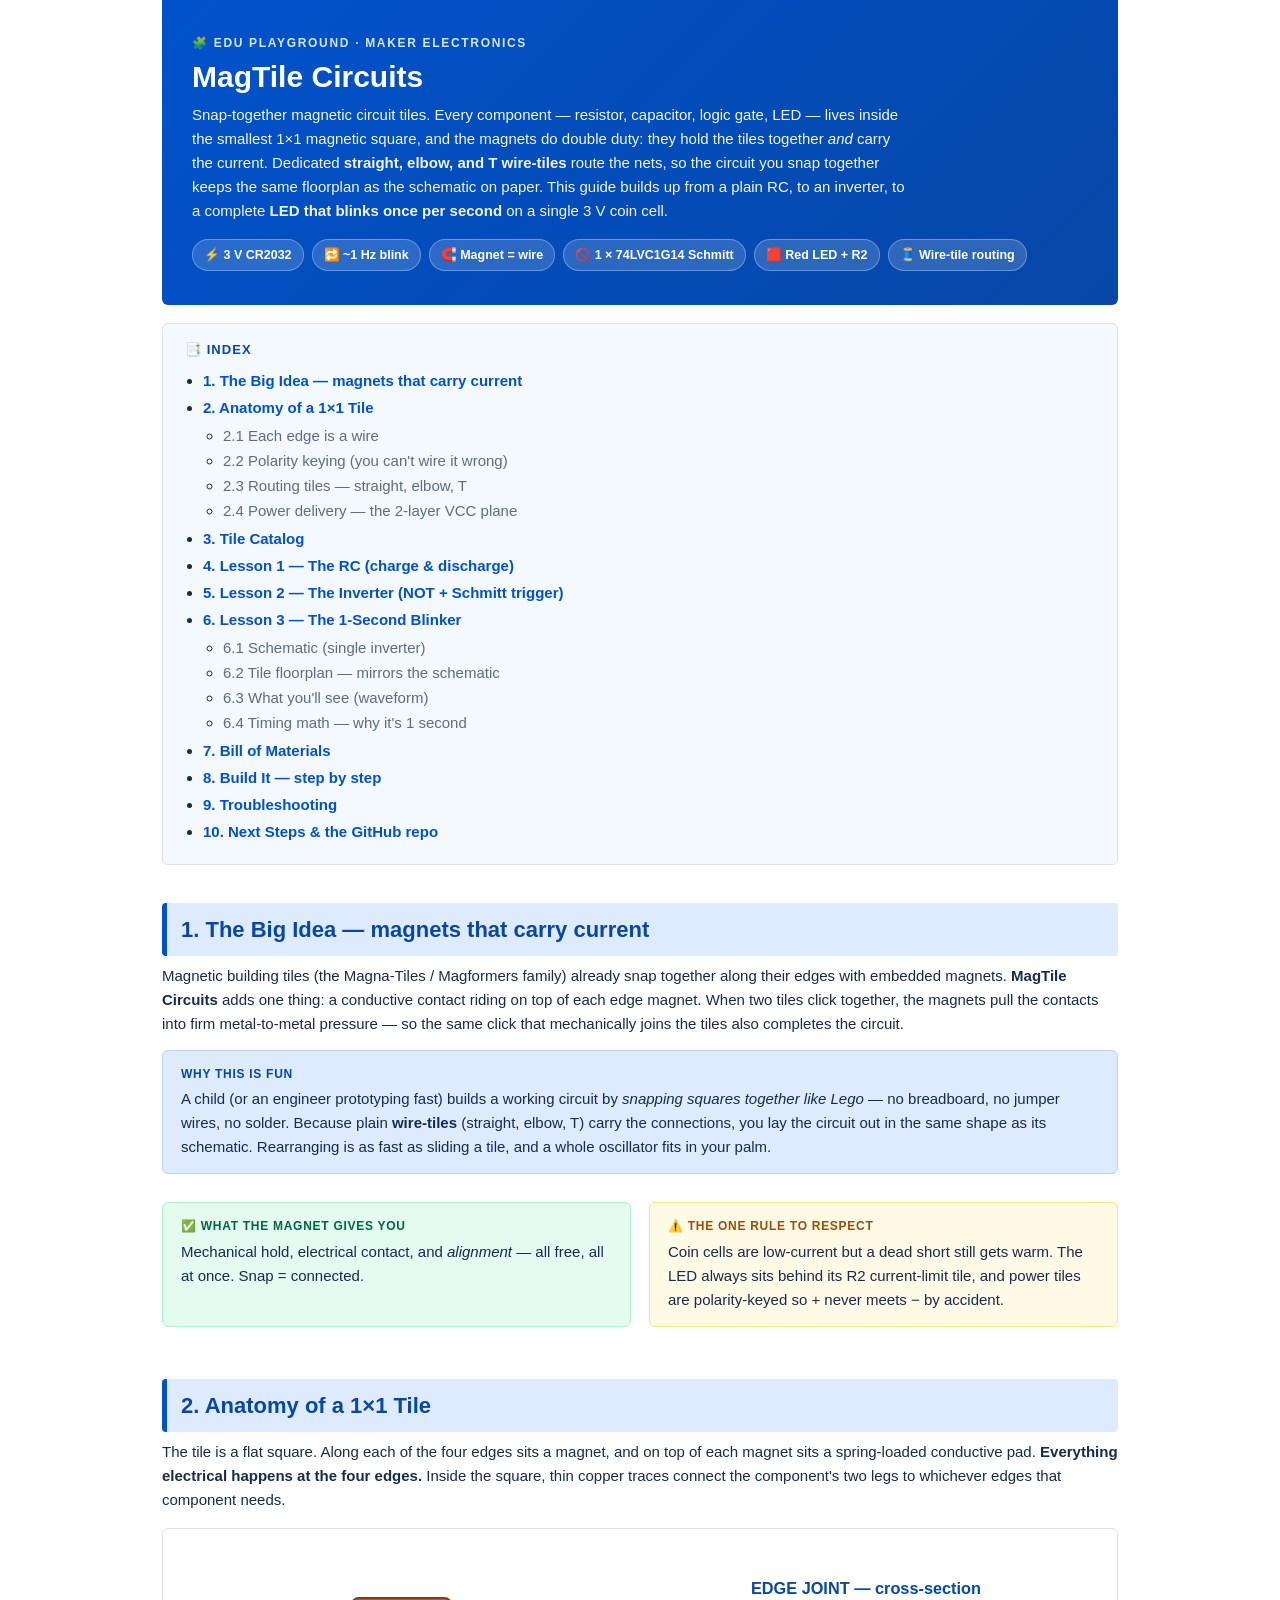
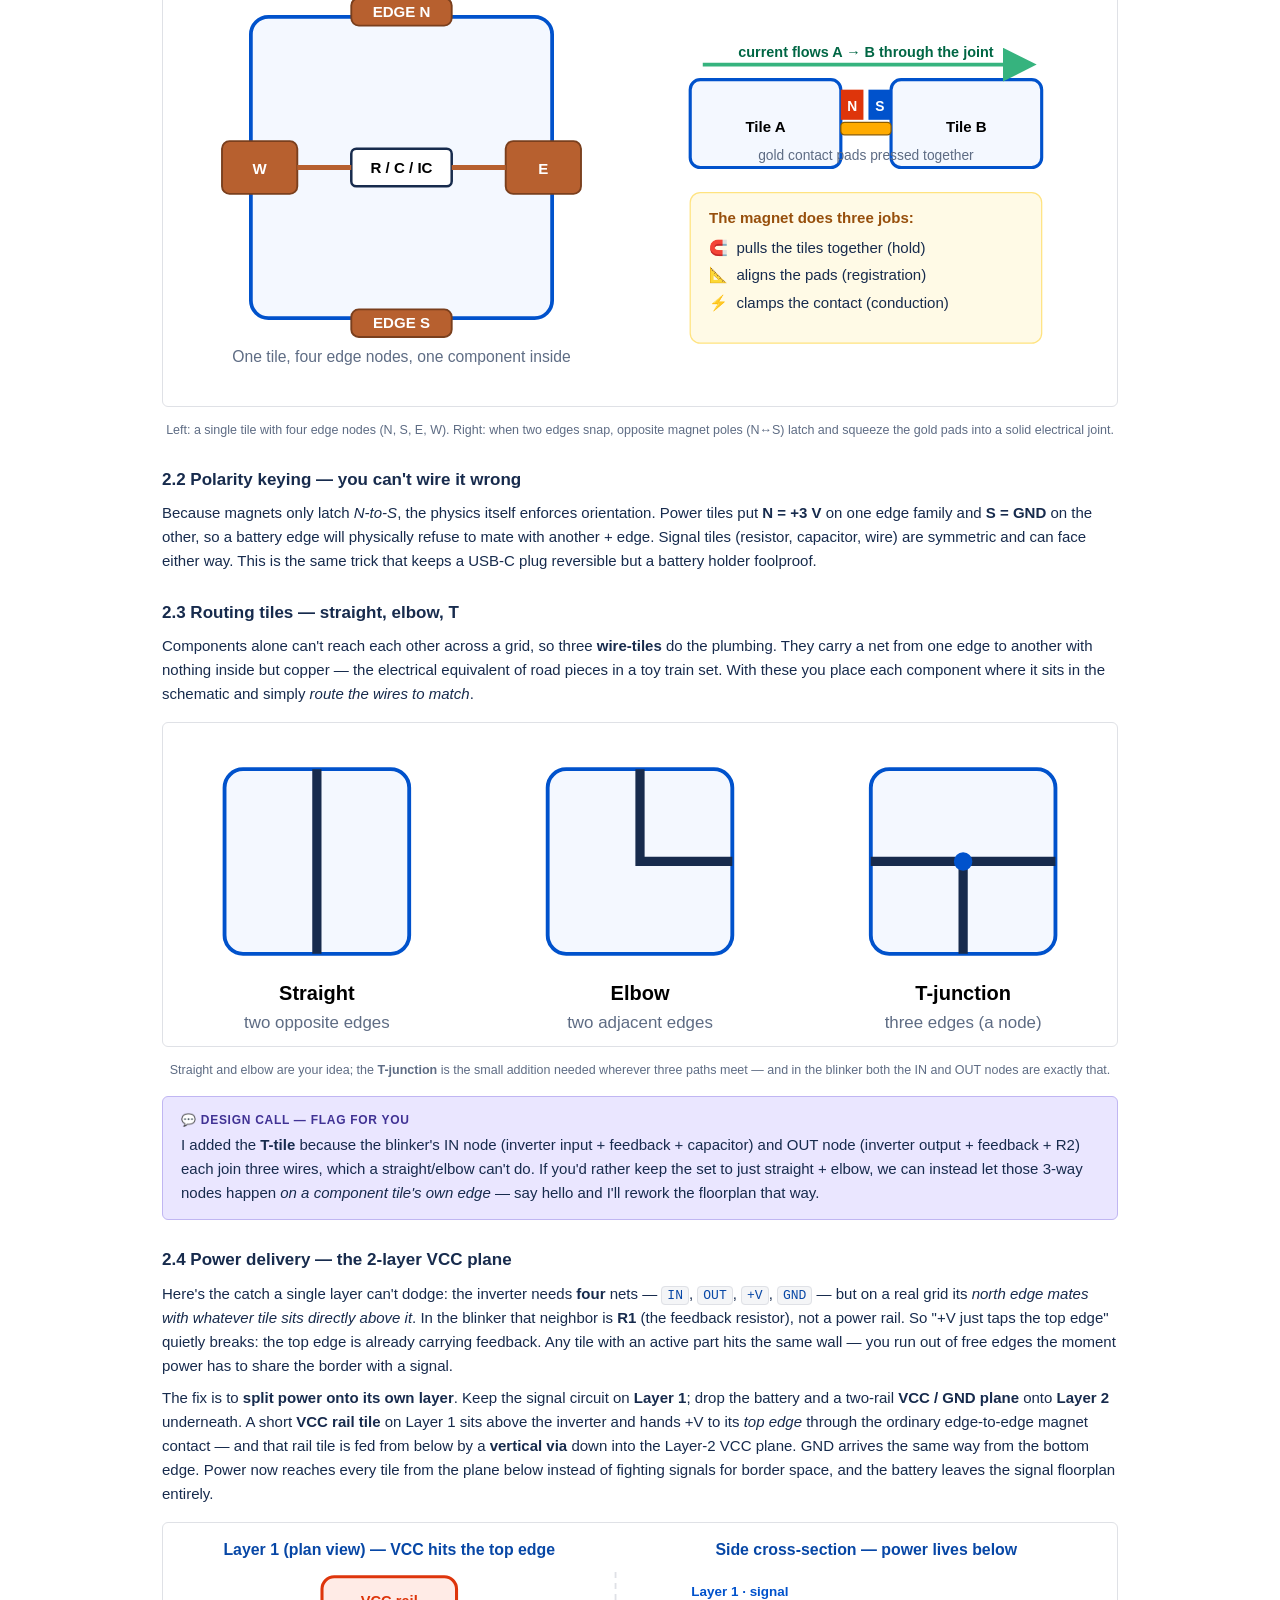
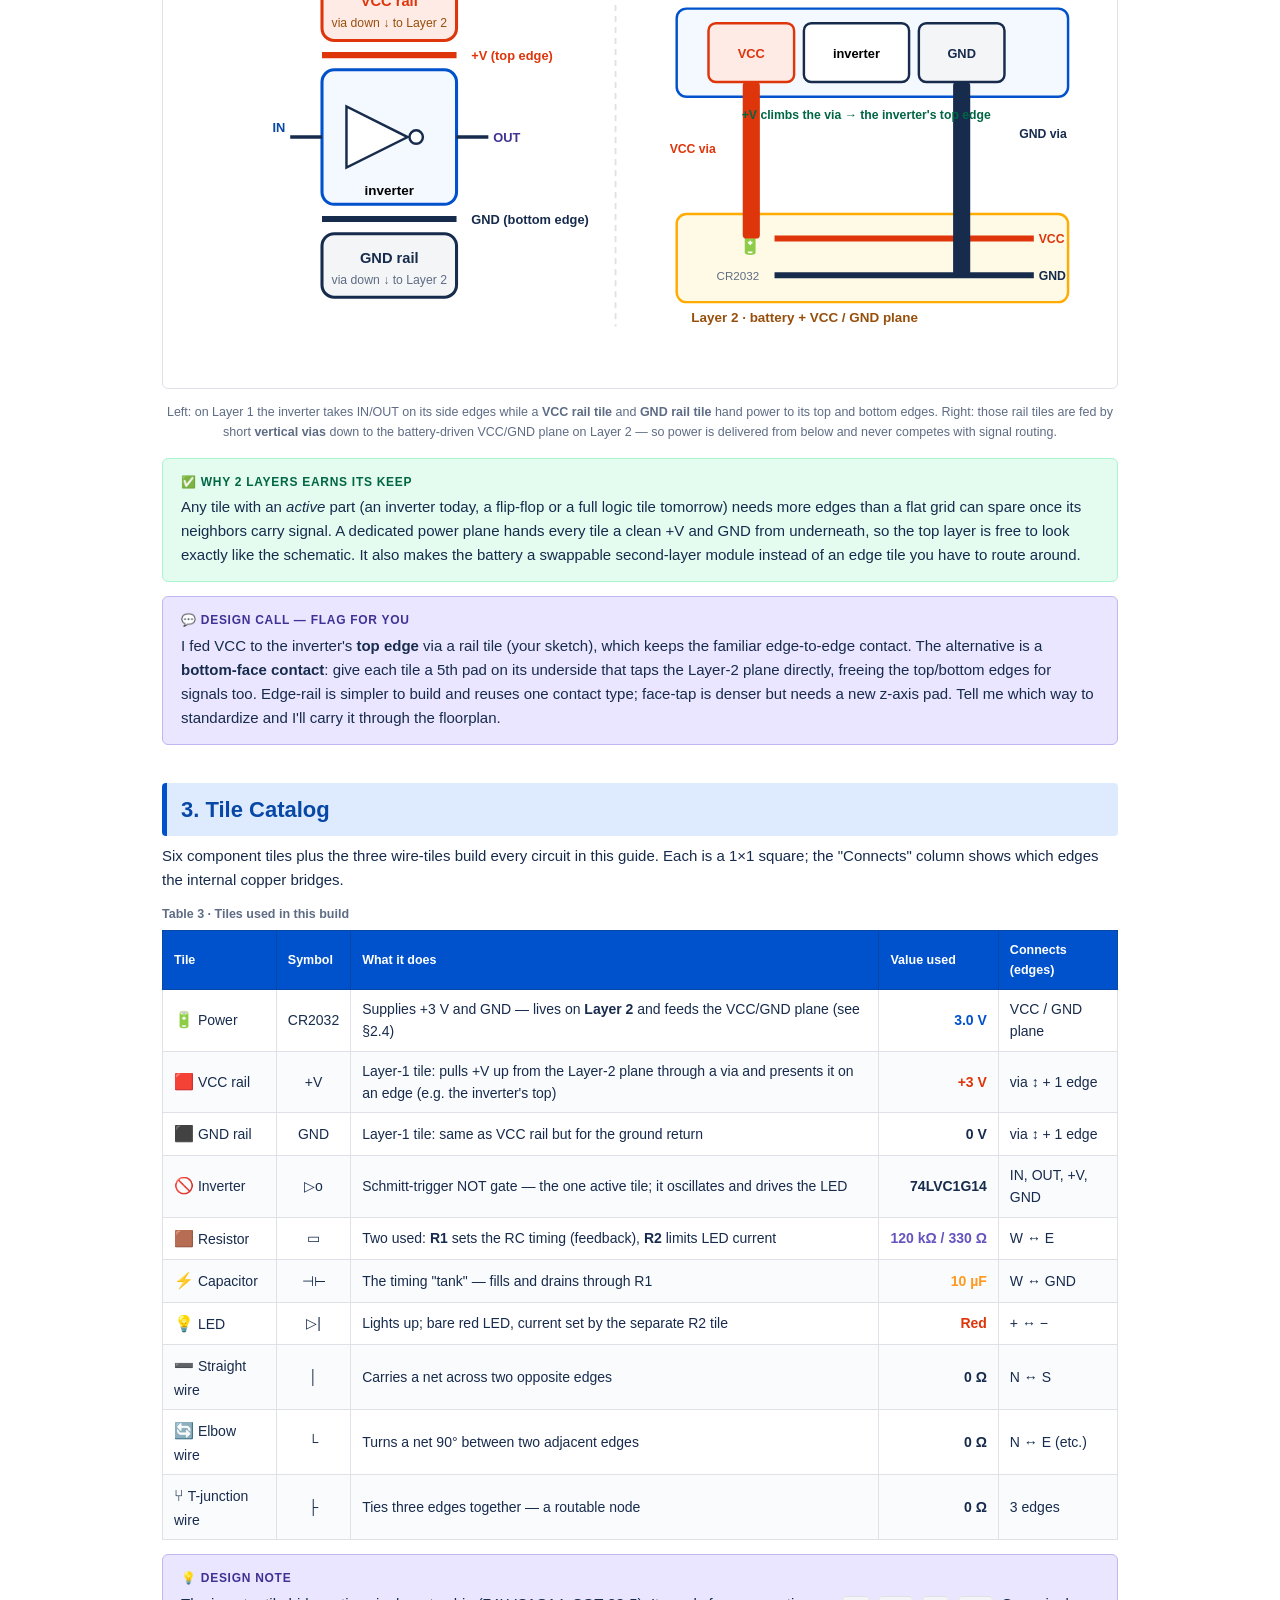
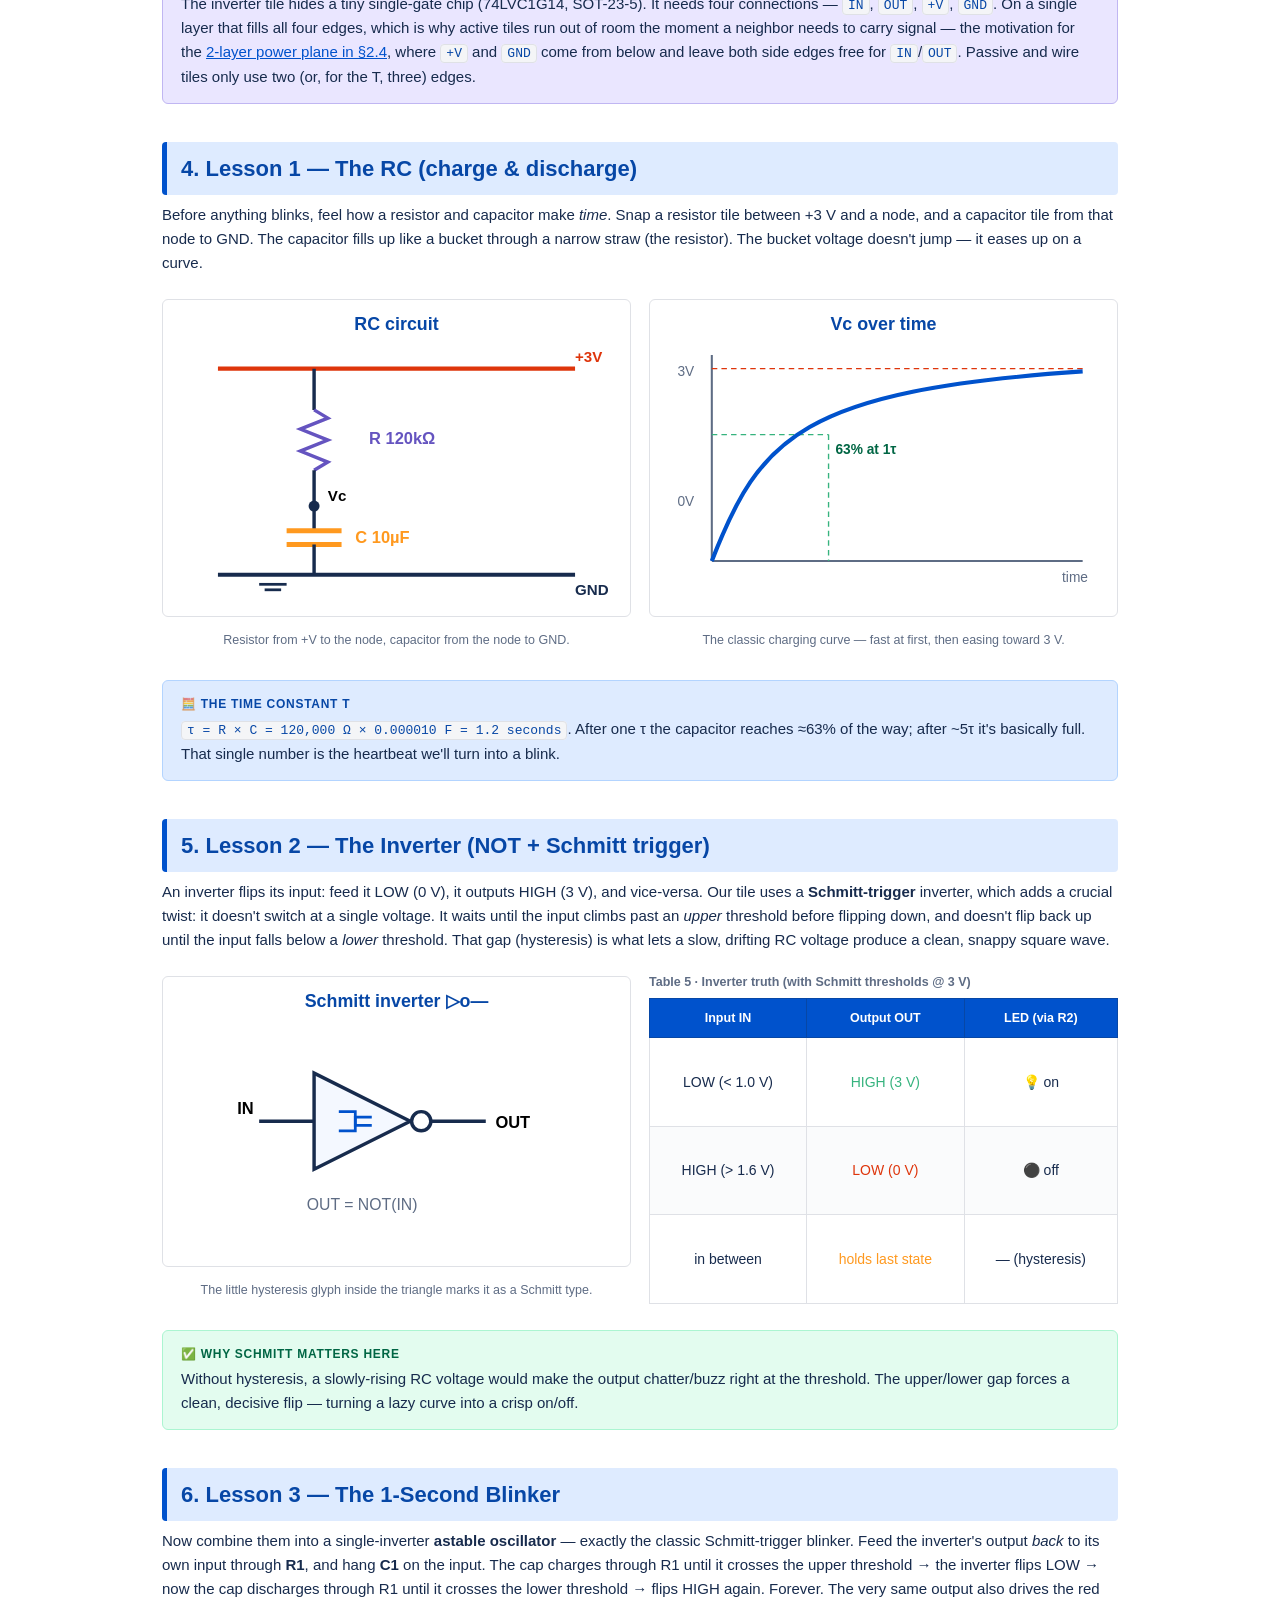
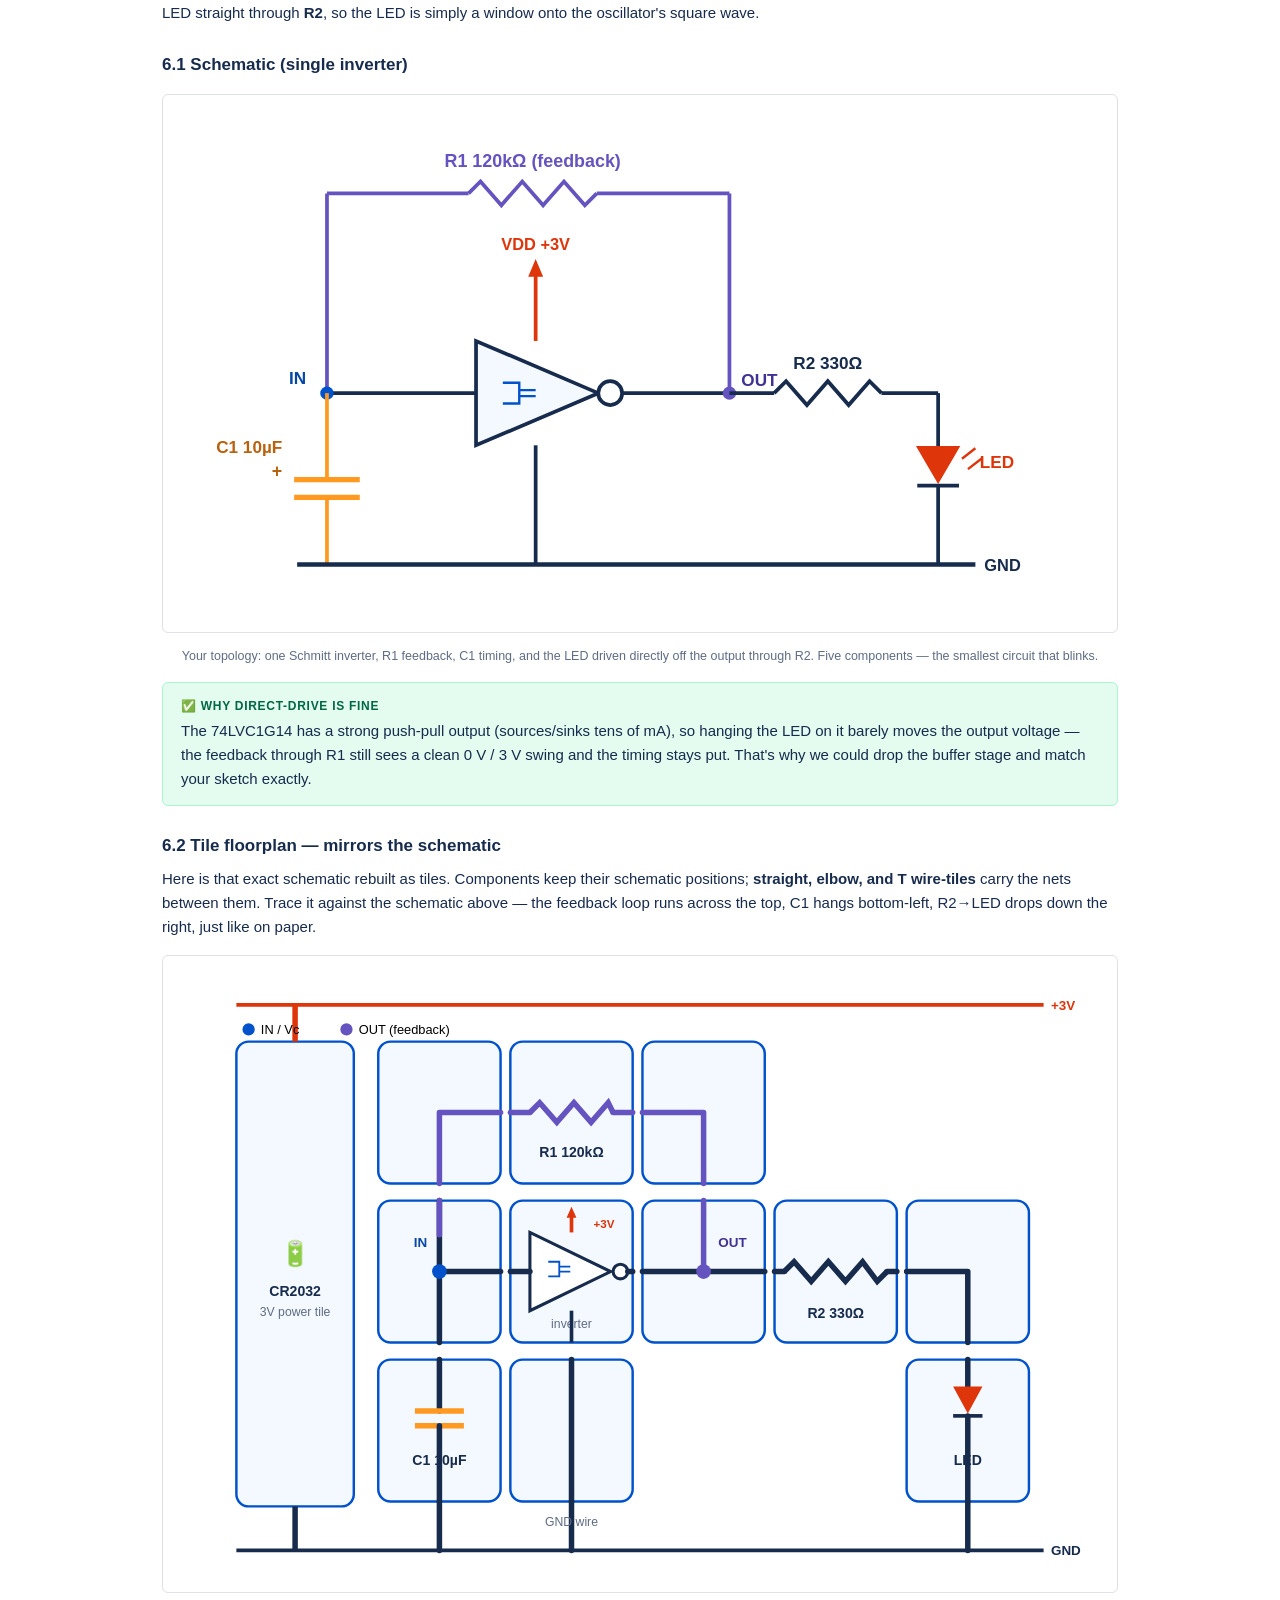
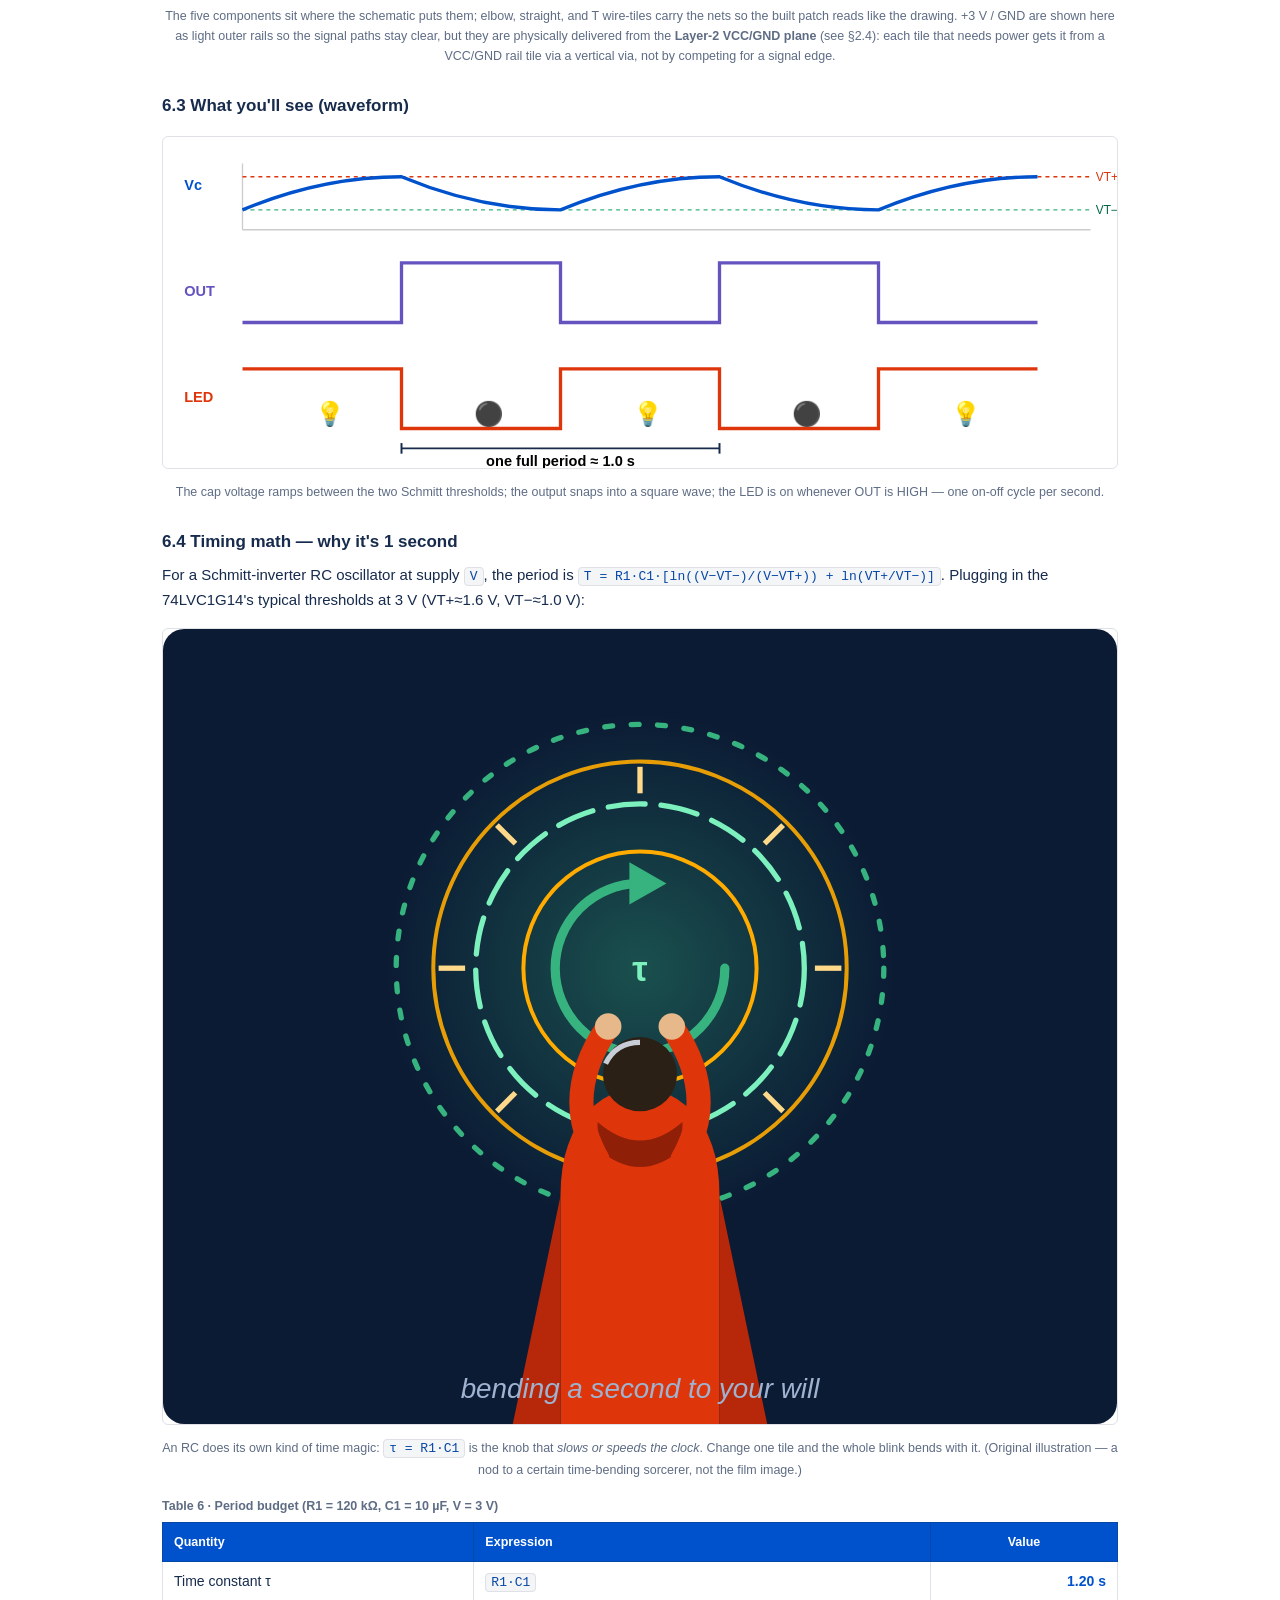
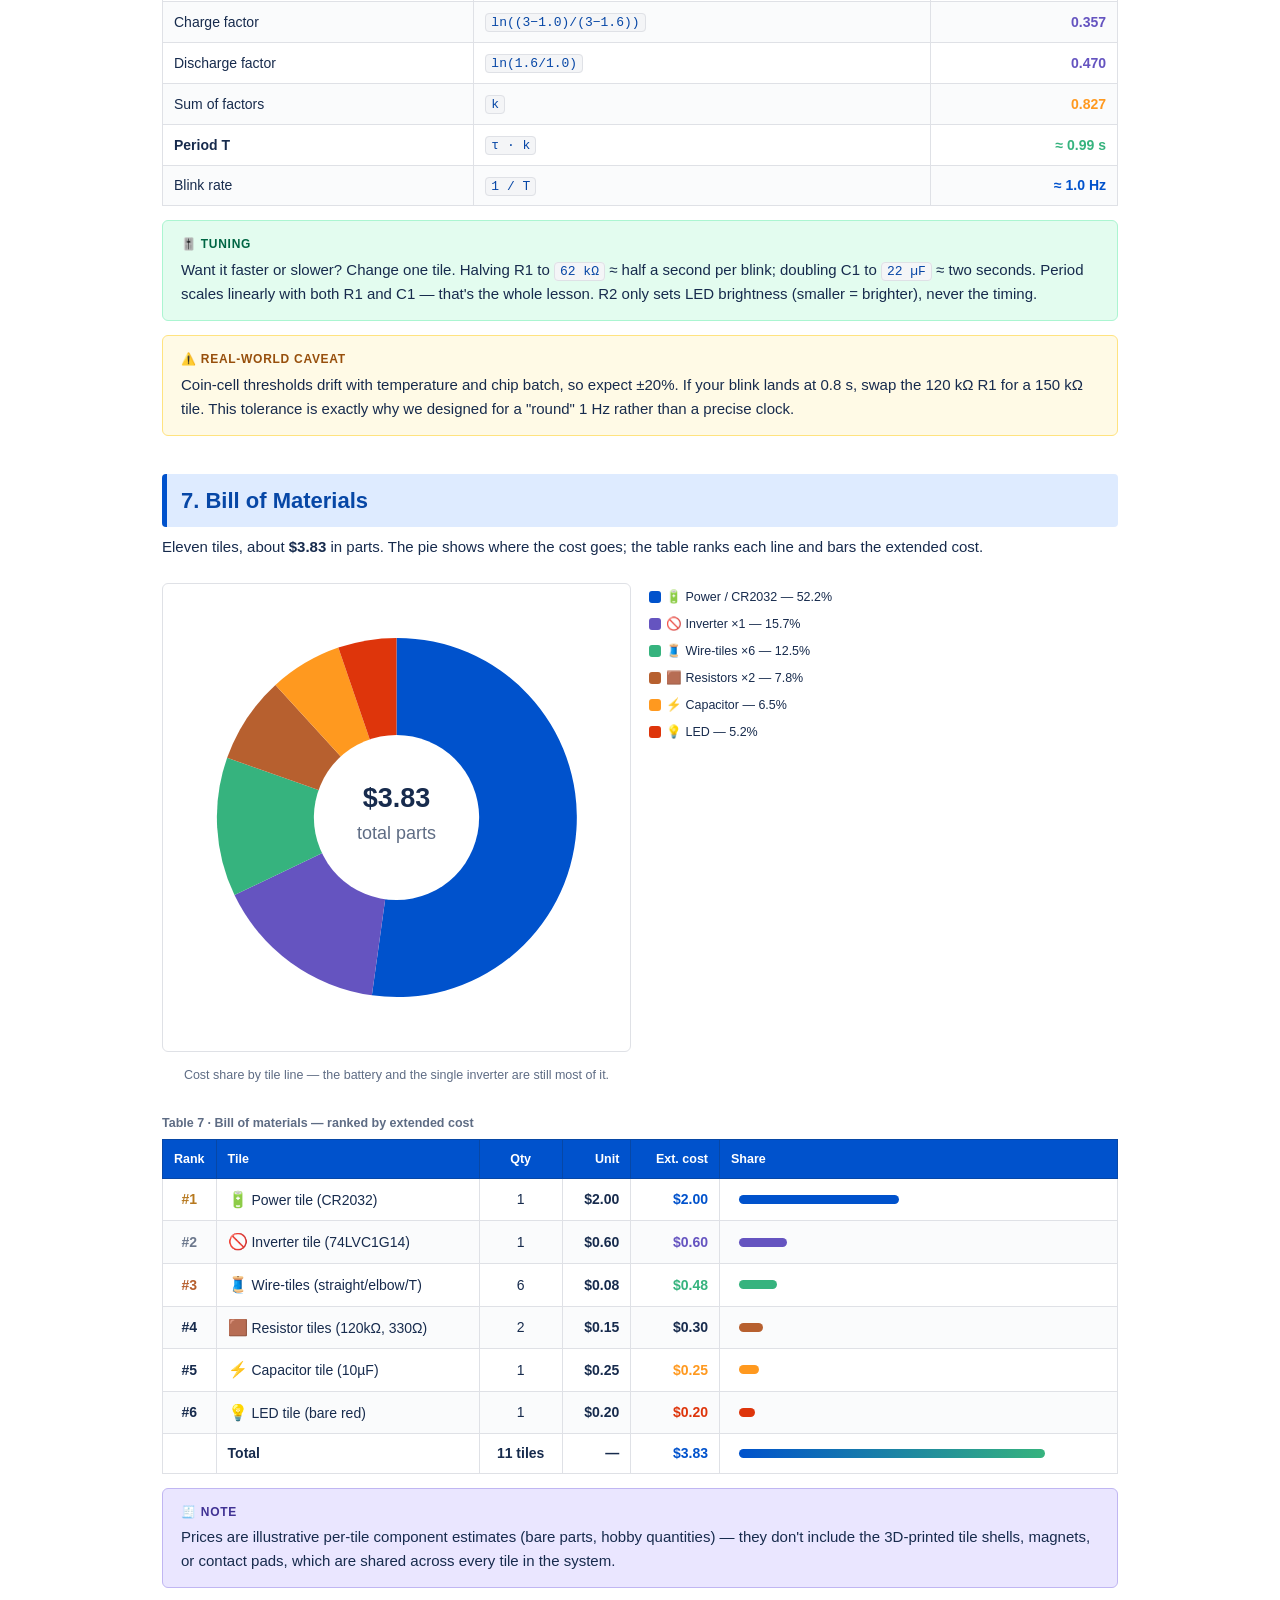
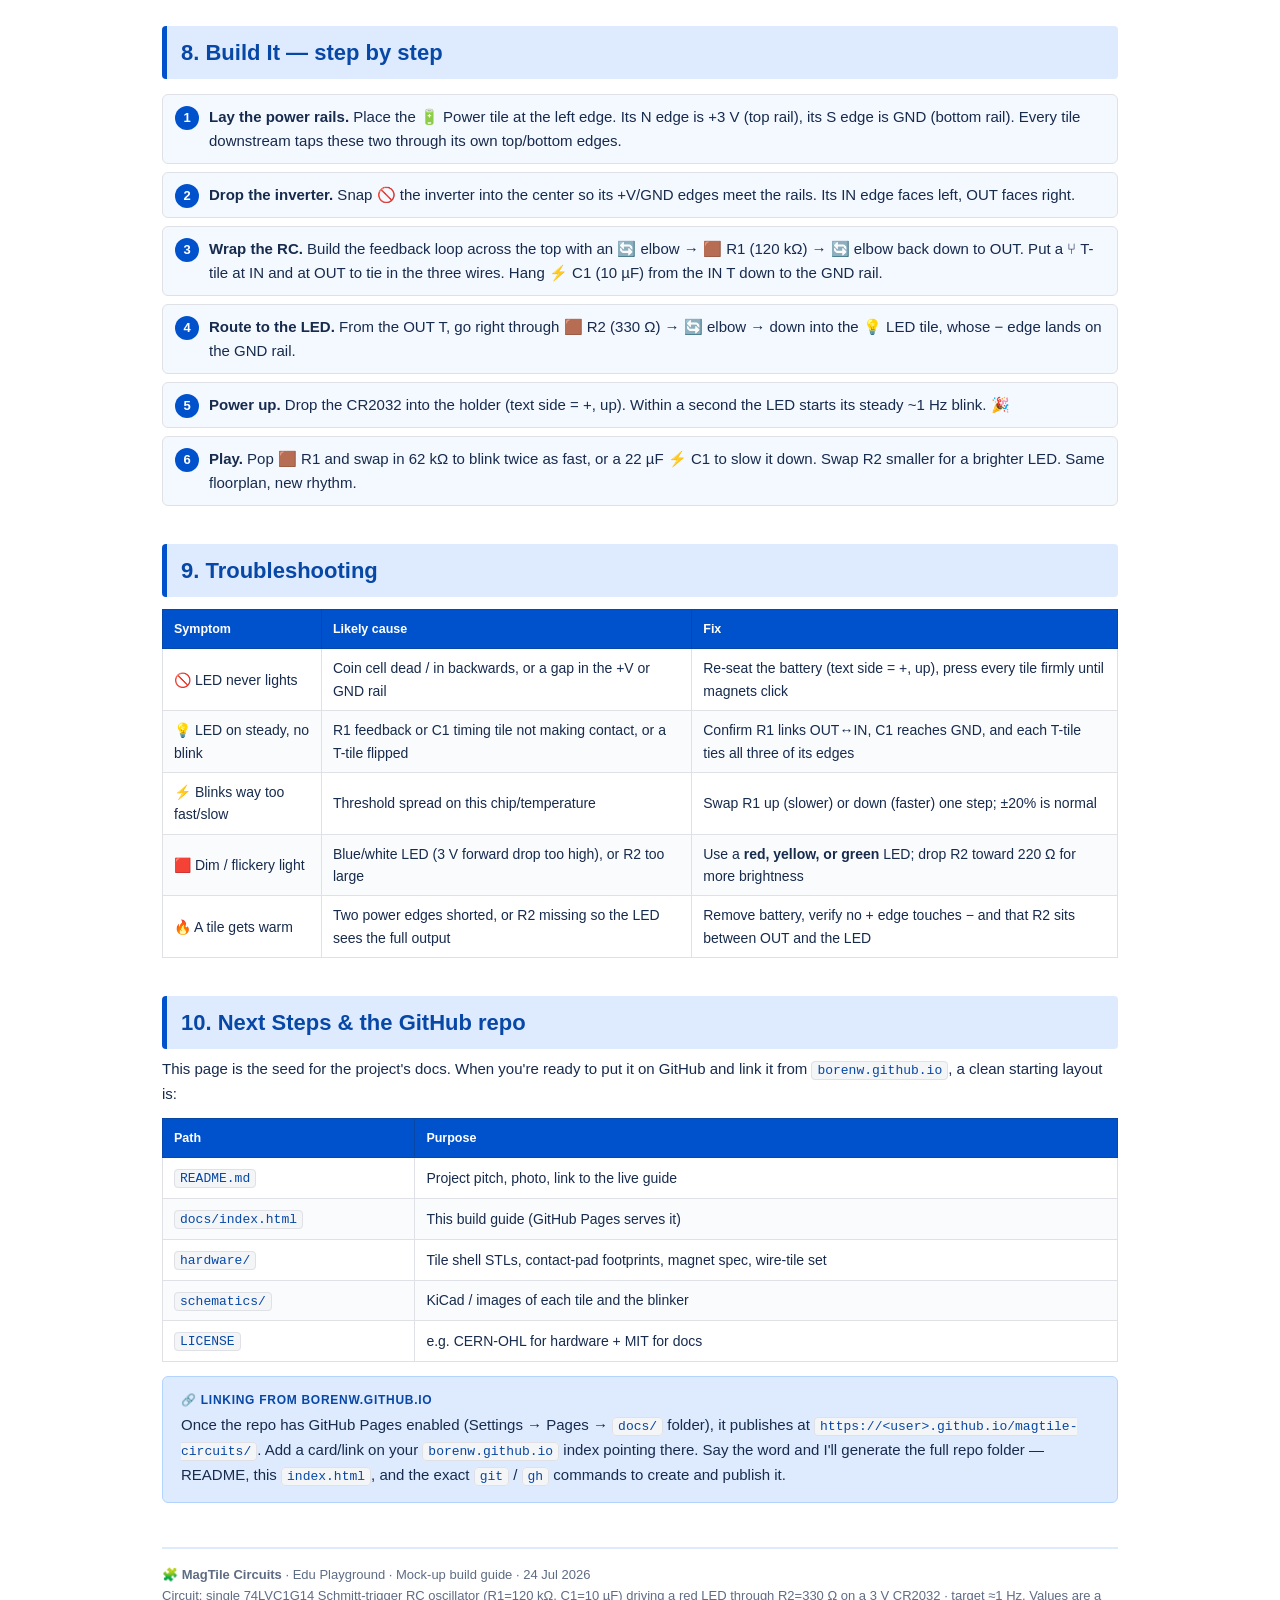
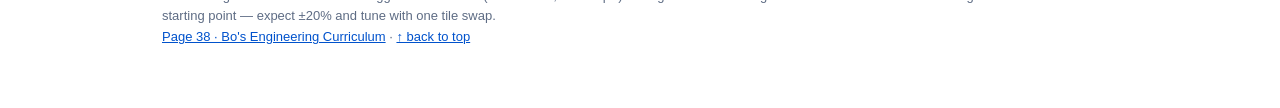
==== docs/index.html @ f9e9be1a "Add original time-sorcerer illustration to §6.4 timing math Inline SVG homage (cloaked figure + glow" ====
<!DOCTYPE html>
<html lang="en">
<head>
<meta charset="UTF-8">
<meta name="viewport" content="width=device-width, initial-scale=1.0">
<title>MagTile Circuits — 1-Second LED Blinker Build Guide</title>
<style>
  :root{
    --blue:#0052CC; --blue-d:#0747A6; --blue-l:#DEEBFF; --blue-ll:#F4F8FF;
    --ink:#172B4D; --sub:#5E6C84; --line:#DFE1E6;
    --green:#36B37E; --greenbg:#E3FCEF; --red:#DE350B; --redbg:#FFEBE6;
    --amber:#FF991F; --amberbg:#FFFAE6; --purple:#6554C0; --purplebg:#EAE6FF;
    --copper:#B7602F;
  }
  *{box-sizing:border-box}
  body{margin:0;background:#fff;color:var(--ink);
    font-family:-apple-system,BlinkMacSystemFont,"Segoe UI",Roboto,Helvetica,Arial,sans-serif;
    font-size:15px;line-height:1.6}
  .wrap{max-width:1000px;margin:0 auto;padding:0 22px 80px}
  header.hero{background:linear-gradient(135deg,var(--blue) 0%,var(--blue-d) 100%);
    color:#fff;padding:34px 30px;border-radius:0 0 6px 6px;margin-bottom:6px}
  header.hero .eyebrow{font-size:12px;letter-spacing:.14em;text-transform:uppercase;opacity:.85;font-weight:700}
  header.hero h1{margin:6px 0 8px;font-size:30px;line-height:1.2}
  header.hero p{margin:0;opacity:.95;max-width:720px}
  .chips{margin-top:16px;display:flex;flex-wrap:wrap;gap:8px}
  .chip{background:rgba(255,255,255,.16);border:1px solid rgba(255,255,255,.3);
    padding:5px 11px;border-radius:20px;font-size:12.5px;font-weight:600}
  h2{color:var(--blue-d);font-size:22px;margin:38px 0 4px;
    padding:9px 14px;background:var(--blue-l);border-left:5px solid var(--blue);border-radius:4px}
  h3{font-size:17px;margin:26px 0 6px;color:var(--ink)}
  h4{font-size:14px;margin:18px 0 4px;color:var(--sub);text-transform:uppercase;letter-spacing:.05em}
  p{margin:8px 0}
  a{color:var(--blue)}
  code{background:#F4F5F7;border:1px solid var(--line);border-radius:4px;padding:1px 5px;font-size:13px;color:var(--blue-d)}
  nav.toc{background:var(--blue-ll);border:1px solid var(--line);border-radius:6px;padding:16px 22px;margin:18px 0 6px}
  nav.toc .th{font-weight:800;color:var(--blue-d);font-size:13px;letter-spacing:.08em;text-transform:uppercase;margin-bottom:8px}
  nav.toc ul{margin:4px 0;padding-left:20px}
  nav.toc>ul{padding-left:18px}
  nav.toc li{margin:3px 0}
  nav.toc a{text-decoration:none;font-weight:600}
  nav.toc a:hover{text-decoration:underline}
  nav.toc ul ul li{margin:1px 0}
  nav.toc ul ul a{font-weight:400;color:var(--sub)}
  .panel{border:1px solid var(--line);border-radius:6px;padding:14px 18px;margin:14px 0}
  .info{background:var(--blue-l);border-color:#B3D4FF}
  .tip{background:var(--greenbg);border-color:#ABF5D1}
  .warn{background:var(--amberbg);border-color:#FFE380}
  .note{background:var(--purplebg);border-color:#C0B6F2}
  .panel .lab{font-weight:800;font-size:12px;letter-spacing:.06em;text-transform:uppercase;margin-bottom:3px}
  .info .lab{color:var(--blue-d)} .tip .lab{color:#006644} .warn .lab{color:#974F0C} .note .lab{color:#403294}
  table{border-collapse:collapse;width:100%;margin:12px 0;font-size:14px;background:#fff}
  caption{caption-side:top;text-align:left;font-weight:700;color:var(--sub);font-size:12.5px;margin-bottom:6px}
  th{background:var(--blue);color:#fff;text-align:left;padding:9px 11px;font-size:12.5px;font-weight:700;border:1px solid var(--blue-d)}
  td{border:1px solid var(--line);padding:8px 11px;vertical-align:middle}
  tr:nth-child(even) td{background:#FAFBFC}
  .rank{font-weight:800;text-align:center;width:52px}
  .r1{color:#B7791F}.r2{color:#6B778C}.r3{color:var(--copper)}
  .num{font-variant-numeric:tabular-nums;font-weight:700;text-align:right;white-space:nowrap}
  .pos{color:var(--green)} .neg{color:var(--red)} .mid{color:var(--amber)} .cool{color:var(--blue)} .pur{color:var(--purple)}
  .bar{height:9px;border-radius:5px;background:var(--blue);display:inline-block;vertical-align:middle;margin-left:8px}
  .barwrap{display:flex;align-items:center;gap:2px}
  .ic{font-size:16px}
  .center{text-align:center}
  .truth td,.truth th{text-align:center}
  figure{margin:16px 0;text-align:center}
  figure svg{max-width:100%;height:auto;border:1px solid var(--line);border-radius:6px;background:#fff}
  figcaption{color:var(--sub);font-size:12.5px;margin-top:6px}
  .two{display:grid;grid-template-columns:1fr 1fr;gap:18px}
  @media(max-width:720px){.two{grid-template-columns:1fr}}
  ol.steps{counter-reset:s;list-style:none;padding-left:0}
  ol.steps>li{position:relative;padding:10px 10px 10px 46px;margin:8px 0;background:var(--blue-ll);
    border:1px solid var(--line);border-radius:6px;counter-increment:s}
  ol.steps>li::before{content:counter(s);position:absolute;left:12px;top:11px;background:var(--blue);color:#fff;
    width:24px;height:24px;border-radius:50%;text-align:center;line-height:24px;font-weight:800;font-size:13px}
  .foot{margin-top:44px;padding-top:16px;border-top:2px solid var(--blue-l);color:var(--sub);font-size:13px}
  .legend{display:flex;gap:16px;flex-wrap:wrap;justify-content:center;font-size:12.5px;margin-top:8px}
  .legend span{display:inline-flex;align-items:center;gap:5px}
  .sw{width:12px;height:12px;border-radius:3px;display:inline-block}
</style>
</head>
<body>
<div class="wrap">

<header class="hero" id="top">
  <div class="eyebrow">🧩 Edu Playground · Maker Electronics</div>
  <h1>MagTile Circuits</h1>
  <p>Snap-together magnetic circuit tiles. Every component — resistor, capacitor, logic gate, LED — lives inside the smallest 1&times;1 magnetic square, and the magnets do double duty: they hold the tiles together <em>and</em> carry the current. Dedicated <strong>straight, elbow, and T wire-tiles</strong> route the nets, so the circuit you snap together keeps the same floorplan as the schematic on paper. This guide builds up from a plain RC, to an inverter, to a complete <strong>LED that blinks once per second</strong> on a single 3&nbsp;V coin cell.</p>
  <div class="chips">
    <span class="chip">⚡ 3&nbsp;V CR2032</span>
    <span class="chip">🔁 ~1&nbsp;Hz blink</span>
    <span class="chip">🧲 Magnet = wire</span>
    <span class="chip">🚫 1 × 74LVC1G14 Schmitt</span>
    <span class="chip">🟥 Red LED + R2</span>
    <span class="chip">🧵 Wire-tile routing</span>
  </div>
</header>

<nav class="toc">
  <div class="th">📑 Index</div>
  <ul>
    <li><a href="#concept">1. The Big Idea — magnets that carry current</a></li>
    <li><a href="#tile">2. Anatomy of a 1&times;1 Tile</a>
      <ul>
        <li><a href="#tile-edge">2.1 Each edge is a wire</a></li>
        <li><a href="#tile-poly">2.2 Polarity keying (you can't wire it wrong)</a></li>
        <li><a href="#tile-route">2.3 Routing tiles — straight, elbow, T</a></li>
        <li><a href="#tile-layers">2.4 Power delivery — the 2-layer VCC plane</a></li>
      </ul>
    </li>
    <li><a href="#catalog">3. Tile Catalog</a></li>
    <li><a href="#l1">4. Lesson 1 — The RC (charge &amp; discharge)</a></li>
    <li><a href="#l2">5. Lesson 2 — The Inverter (NOT + Schmitt trigger)</a></li>
    <li><a href="#l3">6. Lesson 3 — The 1-Second Blinker</a>
      <ul>
        <li><a href="#l3-sch">6.1 Schematic (single inverter)</a></li>
        <li><a href="#l3-grid">6.2 Tile floorplan — mirrors the schematic</a></li>
        <li><a href="#l3-wave">6.3 What you'll see (waveform)</a></li>
        <li><a href="#l3-math">6.4 Timing math — why it's 1 second</a></li>
      </ul>
    </li>
    <li><a href="#bom">7. Bill of Materials</a></li>
    <li><a href="#build">8. Build It — step by step</a></li>
    <li><a href="#trouble">9. Troubleshooting</a></li>
    <li><a href="#next">10. Next Steps &amp; the GitHub repo</a></li>
  </ul>
</nav>

<!-- ============ 1. CONCEPT ============ -->
<h2 id="concept">1. The Big Idea — magnets that carry current</h2>
<p>Magnetic building tiles (the Magna-Tiles / Magformers family) already snap together along their edges with embedded magnets. <strong>MagTile Circuits</strong> adds one thing: a conductive contact riding on top of each edge magnet. When two tiles click together, the magnets pull the contacts into firm metal-to-metal pressure — so the same click that mechanically joins the tiles also completes the circuit.</p>
<div class="panel info">
  <div class="lab">Why this is fun</div>
  A child (or an engineer prototyping fast) builds a working circuit by <em>snapping squares together like Lego</em> — no breadboard, no jumper wires, no solder. Because plain <strong>wire-tiles</strong> (straight, elbow, T) carry the connections, you lay the circuit out in the same shape as its schematic. Rearranging is as fast as sliding a tile, and a whole oscillator fits in your palm.
</div>
<div class="two">
  <div class="panel tip"><div class="lab">✅ What the magnet gives you</div>Mechanical hold, electrical contact, and <em>alignment</em> — all free, all at once. Snap = connected.</div>
  <div class="panel warn"><div class="lab">⚠️ The one rule to respect</div>Coin cells are low-current but a dead short still gets warm. The LED always sits behind its R2 current-limit tile, and power tiles are polarity-keyed so + never meets − by accident.</div>
</div>

<!-- ============ 2. TILE ANATOMY ============ -->
<h2 id="tile">2. Anatomy of a 1&times;1 Tile</h2>
<p id="tile-edge">The tile is a flat square. Along each of the four edges sits a magnet, and on top of each magnet sits a spring-loaded conductive pad. <strong>Everything electrical happens at the four edges.</strong> Inside the square, thin copper traces connect the component's two legs to whichever edges that component needs.</p>

<figure>
<svg viewBox="0 0 760 380" role="img" aria-label="Exploded diagram of a 1x1 circuit tile showing four edge contacts and internal component">
  <rect x="70" y="70" width="240" height="240" rx="14" fill="#F4F8FF" stroke="#0052CC" stroke-width="3"/>
  <g font-family="inherit" font-size="12" font-weight="700" text-anchor="middle">
    <rect x="150" y="55" width="80" height="22" rx="6" fill="#B7602F" stroke="#7a3f1d" stroke-width="1.5"/>
    <text x="190" y="70" fill="#fff">EDGE&nbsp;N</text>
    <rect x="150" y="303" width="80" height="22" rx="6" fill="#B7602F" stroke="#7a3f1d" stroke-width="1.5"/>
    <text x="190" y="318" fill="#fff">EDGE&nbsp;S</text>
    <rect x="47" y="169" width="60" height="42" rx="6" fill="#B7602F" stroke="#7a3f1d" stroke-width="1.5"/>
    <text x="77" y="195" fill="#fff">W</text>
    <rect x="273" y="169" width="60" height="42" rx="6" fill="#B7602F" stroke="#7a3f1d" stroke-width="1.5"/>
    <text x="303" y="195" fill="#fff">E</text>
  </g>
  <rect x="150" y="175" width="80" height="30" rx="4" fill="#fff" stroke="#172B4D" stroke-width="2"/>
  <line x1="107" y1="190" x2="150" y2="190" stroke="#B7602F" stroke-width="4"/>
  <line x1="230" y1="190" x2="273" y2="190" stroke="#B7602F" stroke-width="4"/>
  <text x="190" y="194" text-anchor="middle" font-size="12" font-weight="700">R / C / IC</text>
  <text x="190" y="345" text-anchor="middle" font-size="12.5" fill="#5E6C84">One tile, four edge nodes, one component inside</text>

  <text x="560" y="52" text-anchor="middle" font-size="13" font-weight="800" fill="#0747A6">EDGE JOINT — cross-section</text>
  <rect x="420" y="120" width="120" height="70" rx="8" fill="#F4F8FF" stroke="#0052CC" stroke-width="2.5"/>
  <text x="480" y="162" text-anchor="middle" font-size="12" font-weight="700">Tile&nbsp;A</text>
  <rect x="580" y="120" width="120" height="70" rx="8" fill="#F4F8FF" stroke="#0052CC" stroke-width="2.5"/>
  <text x="640" y="162" text-anchor="middle" font-size="12" font-weight="700">Tile&nbsp;B</text>
  <rect x="540" y="128" width="18" height="24" fill="#DE350B"/><text x="549" y="145" text-anchor="middle" font-size="11" fill="#fff" font-weight="800">N</text>
  <rect x="562" y="128" width="18" height="24" fill="#0052CC"/><text x="571" y="145" text-anchor="middle" font-size="11" fill="#fff" font-weight="800">S</text>
  <rect x="540" y="154" width="40" height="10" rx="3" fill="#FFAB00" stroke="#8a5b00"/>
  <text x="560" y="184" text-anchor="middle" font-size="11" fill="#5E6C84">gold contact pads pressed together</text>
  <path d="M430 108 H690" stroke="#36B37E" stroke-width="3" fill="none" marker-end="url(#ah)"/>
  <text x="560" y="102" text-anchor="middle" font-size="11.5" font-weight="700" fill="#006644">current flows A → B through the joint</text>
  <defs><marker id="ah" markerWidth="9" markerHeight="9" refX="7" refY="4.5" orient="auto"><path d="M0 0 L9 4.5 L0 9 z" fill="#36B37E"/></marker></defs>
  <rect x="420" y="210" width="280" height="120" rx="8" fill="#FFFAE6" stroke="#FFE380"/>
  <text x="435" y="234" font-size="12" font-weight="800" fill="#974F0C">The magnet does three jobs:</text>
  <text x="435" y="258" font-size="12" fill="#172B4D">🧲 &nbsp;pulls the tiles together (hold)</text>
  <text x="435" y="280" font-size="12" fill="#172B4D">📐 &nbsp;aligns the pads (registration)</text>
  <text x="435" y="302" font-size="12" fill="#172B4D">⚡ &nbsp;clamps the contact (conduction)</text>
</svg>
<figcaption>Left: a single tile with four edge nodes (N, S, E, W). Right: when two edges snap, opposite magnet poles (N↔S) latch and squeeze the gold pads into a solid electrical joint.</figcaption>
</figure>

<h3 id="tile-poly">2.2 Polarity keying — you can't wire it wrong</h3>
<p>Because magnets only latch <em>N-to-S</em>, the physics itself enforces orientation. Power tiles put <strong>N&nbsp;=&nbsp;+3&nbsp;V</strong> on one edge family and <strong>S&nbsp;=&nbsp;GND</strong> on the other, so a battery edge will physically refuse to mate with another + edge. Signal tiles (resistor, capacitor, wire) are symmetric and can face either way. This is the same trick that keeps a USB-C plug reversible but a battery holder foolproof.</p>

<h3 id="tile-route">2.3 Routing tiles — straight, elbow, T</h3>
<p>Components alone can't reach each other across a grid, so three <strong>wire-tiles</strong> do the plumbing. They carry a net from one edge to another with nothing inside but copper — the electrical equivalent of road pieces in a toy train set. With these you place each component where it sits in the schematic and simply <em>route the wires to match</em>.</p>
<figure>
<svg viewBox="0 0 620 210" role="img" aria-label="The three wire-tile types: straight, elbow, and T-junction">
  <g font-family="inherit">
    <!-- straight -->
    <rect x="40" y="30" width="120" height="120" rx="12" fill="#F4F8FF" stroke="#0052CC" stroke-width="2.5"/>
    <line x1="100" y1="30" x2="100" y2="150" stroke="#172B4D" stroke-width="6"/>
    <text x="100" y="180" text-anchor="middle" font-size="13" font-weight="800">Straight</text>
    <text x="100" y="198" text-anchor="middle" font-size="11" fill="#5E6C84">two opposite edges</text>
    <!-- elbow -->
    <rect x="250" y="30" width="120" height="120" rx="12" fill="#F4F8FF" stroke="#0052CC" stroke-width="2.5"/>
    <polyline points="310,30 310,90 370,90" fill="none" stroke="#172B4D" stroke-width="6"/>
    <text x="310" y="180" text-anchor="middle" font-size="13" font-weight="800">Elbow</text>
    <text x="310" y="198" text-anchor="middle" font-size="11" fill="#5E6C84">two adjacent edges</text>
    <!-- T -->
    <rect x="460" y="30" width="120" height="120" rx="12" fill="#F4F8FF" stroke="#0052CC" stroke-width="2.5"/>
    <line x1="460" y1="90" x2="580" y2="90" stroke="#172B4D" stroke-width="6"/>
    <line x1="520" y1="90" x2="520" y2="150" stroke="#172B4D" stroke-width="6"/>
    <circle cx="520" cy="90" r="6" fill="#0052CC"/>
    <text x="520" y="180" text-anchor="middle" font-size="13" font-weight="800">T-junction</text>
    <text x="520" y="198" text-anchor="middle" font-size="11" fill="#5E6C84">three edges (a node)</text>
  </g>
</svg>
<figcaption>Straight and elbow are your idea; the <strong>T-junction</strong> is the small addition needed wherever three paths meet — and in the blinker both the IN and OUT nodes are exactly that.</figcaption>
</figure>
<div class="panel note"><div class="lab">💬 Design call — flag for you</div>I added the <strong>T-tile</strong> because the blinker's IN node (inverter input + feedback + capacitor) and OUT node (inverter output + feedback + R2) each join three wires, which a straight/elbow can't do. If you'd rather keep the set to just straight + elbow, we can instead let those 3-way nodes happen <em>on a component tile's own edge</em> — say hello and I'll rework the floorplan that way.</div>

<h3 id="tile-layers">2.4 Power delivery — the 2-layer VCC plane</h3>
<p>Here's the catch a single layer can't dodge: the inverter needs <strong>four</strong> nets — <code>IN</code>, <code>OUT</code>, <code>+V</code>, <code>GND</code> — but on a real grid its <em>north edge mates with whatever tile sits directly above it</em>. In the blinker that neighbor is <strong>R1</strong> (the feedback resistor), not a power rail. So "+V just taps the top edge" quietly breaks: the top edge is already carrying feedback. Any tile with an active part hits the same wall — you run out of free edges the moment power has to share the border with a signal.</p>
<p>The fix is to <strong>split power onto its own layer</strong>. Keep the signal circuit on <strong>Layer 1</strong>; drop the battery and a two-rail <strong>VCC / GND plane</strong> onto <strong>Layer 2</strong> underneath. A short <strong>VCC rail tile</strong> on Layer 1 sits above the inverter and hands +V to its <em>top edge</em> through the ordinary edge-to-edge magnet contact — and that rail tile is fed from below by a <strong>vertical via</strong> down into the Layer-2 VCC plane. GND arrives the same way from the bottom edge. Power now reaches every tile from the plane below instead of fighting signals for border space, and the battery leaves the signal floorplan entirely.</p>

<figure>
<svg viewBox="0 0 780 380" role="img" aria-label="Two-layer power delivery: signal layer on top, battery and VCC/GND plane below, with a via feeding VCC to the inverter's top edge">
  <!-- ===== Panel A: plan view of Layer 1 ===== -->
  <text x="185" y="26" text-anchor="middle" font-size="13" font-weight="800" fill="#0747A6">Layer 1 (plan view) — VCC hits the top edge</text>
  <!-- VCC rail tile -->
  <rect x="130" y="44" width="110" height="52" rx="10" fill="#FFEBE6" stroke="#DE350B" stroke-width="2.5"/>
  <text x="185" y="68" text-anchor="middle" font-size="12" font-weight="800" fill="#DE350B">VCC rail</text>
  <text x="185" y="85" text-anchor="middle" font-size="10" fill="#974F0C">via down ↓ to Layer 2</text>
  <!-- inverter tile -->
  <rect x="130" y="120" width="110" height="110" rx="10" fill="#F4F8FF" stroke="#0052CC" stroke-width="2.5"/>
  <path d="M150 150 L150 200 L200 175 Z" fill="#fff" stroke="#172B4D" stroke-width="2"/>
  <circle cx="207" cy="175" r="5.5" fill="#fff" stroke="#172B4D" stroke-width="2"/>
  <text x="185" y="222" text-anchor="middle" font-size="11" font-weight="700">inverter</text>
  <!-- shared top edge = +V -->
  <line x1="130" y1="108" x2="240" y2="108" stroke="#DE350B" stroke-width="5"/>
  <text x="252" y="112" font-size="10.5" font-weight="700" fill="#DE350B">+V (top edge)</text>
  <!-- IN / OUT edge stubs -->
  <line x1="104" y1="175" x2="130" y2="175" stroke="#172B4D" stroke-width="3"/>
  <text x="100" y="171" text-anchor="end" font-size="10.5" font-weight="700" fill="#0747A6">IN</text>
  <line x1="240" y1="175" x2="266" y2="175" stroke="#172B4D" stroke-width="3"/>
  <text x="270" y="179" font-size="10.5" font-weight="700" fill="#403294">OUT</text>
  <!-- GND rail tile -->
  <rect x="130" y="254" width="110" height="52" rx="10" fill="#F4F5F7" stroke="#172B4D" stroke-width="2.5"/>
  <text x="185" y="278" text-anchor="middle" font-size="12" font-weight="800" fill="#172B4D">GND rail</text>
  <text x="185" y="295" text-anchor="middle" font-size="10" fill="#5E6C84">via down ↓ to Layer 2</text>
  <line x1="130" y1="242" x2="240" y2="242" stroke="#172B4D" stroke-width="5"/>
  <text x="252" y="246" font-size="10.5" font-weight="700" fill="#172B4D">GND (bottom edge)</text>

  <!-- divider -->
  <line x1="370" y1="40" x2="370" y2="330" stroke="#DFE1E6" stroke-width="1.5" stroke-dasharray="5 4"/>

  <!-- ===== Panel B: side cross-section ===== -->
  <text x="575" y="26" text-anchor="middle" font-size="13" font-weight="800" fill="#0747A6">Side cross-section — power lives below</text>
  <!-- Layer 1 band -->
  <rect x="420" y="70" width="320" height="72" rx="8" fill="#F4F8FF" stroke="#0052CC" stroke-width="2"/>
  <text x="432" y="60" font-size="11" font-weight="800" fill="#0052CC">Layer 1 · signal</text>
  <rect x="446" y="82" width="70" height="48" rx="6" fill="#FFEBE6" stroke="#DE350B" stroke-width="2"/>
  <text x="481" y="110" text-anchor="middle" font-size="10.5" font-weight="800" fill="#DE350B">VCC</text>
  <rect x="524" y="82" width="86" height="48" rx="6" fill="#fff" stroke="#172B4D" stroke-width="2"/>
  <text x="567" y="110" text-anchor="middle" font-size="10.5" font-weight="700">inverter</text>
  <rect x="618" y="82" width="70" height="48" rx="6" fill="#F4F5F7" stroke="#172B4D" stroke-width="2"/>
  <text x="653" y="110" text-anchor="middle" font-size="10.5" font-weight="800" fill="#172B4D">GND</text>

  <!-- Layer 2 band -->
  <rect x="420" y="238" width="320" height="72" rx="8" fill="#FFFAE6" stroke="#FFAB00" stroke-width="2"/>
  <text x="432" y="326" font-size="11" font-weight="800" fill="#974F0C">Layer 2 · battery + VCC / GND plane</text>
  <text x="470" y="268" font-size="16">🔋</text>
  <text x="470" y="292" text-anchor="middle" font-size="9.5" fill="#5E6C84">CR2032</text>
  <line x1="500" y1="258" x2="712" y2="258" stroke="#DE350B" stroke-width="5"/>
  <text x="716" y="262" font-size="10" font-weight="700" fill="#DE350B">VCC</text>
  <line x1="500" y1="288" x2="712" y2="288" stroke="#172B4D" stroke-width="5"/>
  <text x="716" y="292" font-size="10" font-weight="700" fill="#172B4D">GND</text>

  <!-- vias -->
  <rect x="474" y="130" width="14" height="128" rx="3" fill="#DE350B"/>
  <text x="452" y="188" text-anchor="end" font-size="10" font-weight="700" fill="#DE350B">VCC via</text>
  <rect x="646" y="130" width="14" height="158" rx="3" fill="#172B4D"/>
  <text x="700" y="176" font-size="10" font-weight="700" fill="#172B4D">GND via</text>

  <!-- current arrow -->
  <path d="M481 82 V 70" stroke="#36B37E" stroke-width="0" />
  <text x="575" y="160" text-anchor="middle" font-size="10" fill="#006644" font-weight="700">+V climbs the via → the inverter's top edge</text>
</svg>
<figcaption>Left: on Layer 1 the inverter takes IN/OUT on its side edges while a <strong>VCC rail tile</strong> and <strong>GND rail tile</strong> hand power to its top and bottom edges. Right: those rail tiles are fed by short <strong>vertical vias</strong> down to the battery-driven VCC/GND plane on Layer 2 — so power is delivered from below and never competes with signal routing.</figcaption>
</figure>
<div class="panel tip"><div class="lab">✅ Why 2 layers earns its keep</div>Any tile with an <em>active</em> part (an inverter today, a flip-flop or a full logic tile tomorrow) needs more edges than a flat grid can spare once its neighbors carry signal. A dedicated power plane hands every tile a clean +V and GND from underneath, so the top layer is free to look exactly like the schematic. It also makes the battery a swappable second-layer module instead of an edge tile you have to route around.</div>
<div class="panel note"><div class="lab">💬 Design call — flag for you</div>I fed VCC to the inverter's <strong>top edge</strong> via a rail tile (your sketch), which keeps the familiar edge-to-edge contact. The alternative is a <strong>bottom-face contact</strong>: give each tile a 5th pad on its underside that taps the Layer-2 plane directly, freeing the top/bottom edges for signals too. Edge-rail is simpler to build and reuses one contact type; face-tap is denser but needs a new z-axis pad. Tell me which way to standardize and I'll carry it through the floorplan.</div>

<!-- ============ 3. CATALOG ============ -->
<h2 id="catalog">3. Tile Catalog</h2>
<p>Six component tiles plus the three wire-tiles build every circuit in this guide. Each is a 1&times;1 square; the "Connects" column shows which edges the internal copper bridges.</p>
<table>
  <caption>Table 3 · Tiles used in this build</caption>
  <thead><tr>
    <th>Tile</th><th>Symbol</th><th>What it does</th><th>Value used</th><th>Connects (edges)</th>
  </tr></thead>
  <tbody>
    <tr><td><span class="ic">🔋</span> Power</td><td class="center">CR2032</td><td>Supplies +3&nbsp;V and GND — lives on <strong>Layer 2</strong> and feeds the VCC/GND plane (see §2.4)</td><td class="num cool">3.0&nbsp;V</td><td>VCC / GND plane</td></tr>
    <tr><td><span class="ic">🟥</span> VCC rail</td><td class="center">+V</td><td>Layer-1 tile: pulls +V up from the Layer-2 plane through a via and presents it on an edge (e.g. the inverter's top)</td><td class="num neg">+3&nbsp;V</td><td>via ↕ + 1 edge</td></tr>
    <tr><td><span class="ic">⬛</span> GND rail</td><td class="center">GND</td><td>Layer-1 tile: same as VCC rail but for the ground return</td><td class="num">0&nbsp;V</td><td>via ↕ + 1 edge</td></tr>
    <tr><td><span class="ic">🚫</span> Inverter</td><td class="center">▷o</td><td>Schmitt-trigger NOT gate — the one active tile; it oscillates and drives the LED</td><td class="num">74LVC1G14</td><td>IN, OUT, +V, GND</td></tr>
    <tr><td><span class="ic">🟫</span> Resistor</td><td class="center">▭</td><td>Two used: <strong>R1</strong> sets the RC timing (feedback), <strong>R2</strong> limits LED current</td><td class="num pur">120&nbsp;kΩ / 330&nbsp;Ω</td><td>W ↔ E</td></tr>
    <tr><td><span class="ic">⚡</span> Capacitor</td><td class="center">⊣⊢</td><td>The timing "tank" — fills and drains through R1</td><td class="num mid">10&nbsp;µF</td><td>W ↔ GND</td></tr>
    <tr><td><span class="ic">💡</span> LED</td><td class="center">▷|</td><td>Lights up; bare red LED, current set by the separate R2 tile</td><td class="num neg">Red</td><td>+ ↔ −</td></tr>
    <tr><td><span class="ic">➖</span> Straight wire</td><td class="center">│</td><td>Carries a net across two opposite edges</td><td class="num">0&nbsp;Ω</td><td>N ↔ S</td></tr>
    <tr><td><span class="ic">🔄</span> Elbow wire</td><td class="center">└</td><td>Turns a net 90° between two adjacent edges</td><td class="num">0&nbsp;Ω</td><td>N ↔ E (etc.)</td></tr>
    <tr><td><span class="ic">⑂</span> T-junction wire</td><td class="center">├</td><td>Ties three edges together — a routable node</td><td class="num">0&nbsp;Ω</td><td>3 edges</td></tr>
  </tbody>
</table>
<div class="panel note"><div class="lab">💡 Design note</div>The inverter tile hides a tiny single-gate chip (74LVC1G14, SOT-23-5). It needs four connections — <code>IN</code>, <code>OUT</code>, <code>+V</code>, <code>GND</code>. On a single layer that fills all four edges, which is why active tiles run out of room the moment a neighbor needs to carry signal — the motivation for the <a href="#tile-layers">2-layer power plane in §2.4</a>, where <code>+V</code> and <code>GND</code> come from below and leave both side edges free for <code>IN</code>/<code>OUT</code>. Passive and wire tiles only use two (or, for the T, three) edges.</div>

<!-- ============ 4. LESSON 1 : RC ============ -->
<h2 id="l1">4. Lesson 1 — The RC (charge &amp; discharge)</h2>
<p>Before anything blinks, feel how a resistor and capacitor make <em>time</em>. Snap a resistor tile between +3&nbsp;V and a node, and a capacitor tile from that node to GND. The capacitor fills up like a bucket through a narrow straw (the resistor). The bucket voltage doesn't jump — it eases up on a curve.</p>

<div class="two">
<figure>
<svg viewBox="0 0 340 230" role="img" aria-label="RC charging circuit schematic">
  <text x="170" y="22" text-anchor="middle" font-size="13" font-weight="800" fill="#0747A6">RC circuit</text>
  <line x1="40" y1="50" x2="300" y2="50" stroke="#DE350B" stroke-width="3"/>
  <text x="300" y="45" font-size="11" font-weight="700" fill="#DE350B">+3V</text>
  <line x1="110" y1="50" x2="110" y2="80" stroke="#172B4D" stroke-width="2.5"/>
  <path d="M110 80 l10 6 l-20 8 l20 8 l-20 8 l20 8 l-10 6" fill="none" stroke="#6554C0" stroke-width="2.5"/>
  <text x="150" y="105" font-size="12" font-weight="700" fill="#6554C0">R 120kΩ</text>
  <line x1="110" y1="124" x2="110" y2="150" stroke="#172B4D" stroke-width="2.5"/>
  <circle cx="110" cy="150" r="4" fill="#172B4D"/>
  <text x="120" y="146" font-size="11" font-weight="700">Vc</text>
  <line x1="110" y1="150" x2="110" y2="168" stroke="#172B4D" stroke-width="2.5"/>
  <line x1="90" y1="168" x2="130" y2="168" stroke="#FF991F" stroke-width="3.5"/>
  <line x1="90" y1="178" x2="130" y2="178" stroke="#FF991F" stroke-width="3.5"/>
  <text x="140" y="177" font-size="12" font-weight="700" fill="#FF991F">C 10µF</text>
  <line x1="110" y1="178" x2="110" y2="200" stroke="#172B4D" stroke-width="2.5"/>
  <line x1="40" y1="200" x2="300" y2="200" stroke="#172B4D" stroke-width="3"/>
  <line x1="70" y1="207" x2="90" y2="207" stroke="#172B4D" stroke-width="2"/>
  <line x1="74" y1="211" x2="86" y2="211" stroke="#172B4D" stroke-width="2"/>
  <text x="300" y="215" font-size="11" font-weight="700" fill="#172B4D">GND</text>
</svg>
<figcaption>Resistor from +V to the node, capacitor from the node to GND.</figcaption>
</figure>

<figure>
<svg viewBox="0 0 340 230" role="img" aria-label="Capacitor charging curve">
  <text x="170" y="22" text-anchor="middle" font-size="13" font-weight="800" fill="#0747A6">Vc over time</text>
  <line x1="45" y1="40" x2="45" y2="190" stroke="#5E6C84" stroke-width="1.5"/>
  <line x1="45" y1="190" x2="315" y2="190" stroke="#5E6C84" stroke-width="1.5"/>
  <text x="20" y="55" font-size="10" fill="#5E6C84">3V</text>
  <text x="20" y="150" font-size="10" fill="#5E6C84">0V</text>
  <text x="300" y="205" font-size="10" fill="#5E6C84">time</text>
  <line x1="45" y1="50" x2="315" y2="50" stroke="#DE350B" stroke-width="1" stroke-dasharray="4 3"/>
  <line x1="45" y1="98" x2="130" y2="98" stroke="#36B37E" stroke-width="1" stroke-dasharray="4 3"/>
  <line x1="130" y1="98" x2="130" y2="190" stroke="#36B37E" stroke-width="1" stroke-dasharray="4 3"/>
  <text x="135" y="112" font-size="10" fill="#006644" font-weight="700">63% at 1τ</text>
  <path d="M45 190 C 80 100, 110 66, 315 52" fill="none" stroke="#0052CC" stroke-width="3"/>
</svg>
<figcaption>The classic charging curve — fast at first, then easing toward 3&nbsp;V.</figcaption>
</figure>
</div>

<div class="panel info"><div class="lab">🧮 The time constant τ</div>
<code>τ = R × C = 120,000 Ω × 0.000010 F = 1.2 seconds</code>. After one τ the capacitor reaches ≈63% of the way; after ~5τ it's basically full. That single number is the heartbeat we'll turn into a blink.</div>

<!-- ============ 5. LESSON 2 : INVERTER ============ -->
<h2 id="l2">5. Lesson 2 — The Inverter (NOT + Schmitt trigger)</h2>
<p>An inverter flips its input: feed it LOW (0&nbsp;V), it outputs HIGH (3&nbsp;V), and vice-versa. Our tile uses a <strong>Schmitt-trigger</strong> inverter, which adds a crucial twist: it doesn't switch at a single voltage. It waits until the input climbs past an <em>upper</em> threshold before flipping down, and doesn't flip back up until the input falls below a <em>lower</em> threshold. That gap (hysteresis) is what lets a slow, drifting RC voltage produce a clean, snappy square wave.</p>

<div class="two">
<figure>
<svg viewBox="0 0 340 210" role="img" aria-label="Inverter symbol and Schmitt hysteresis">
  <text x="170" y="22" text-anchor="middle" font-size="13" font-weight="800" fill="#0747A6">Schmitt inverter ▷o—</text>
  <path d="M110 70 L110 140 L180 105 Z" fill="#F4F8FF" stroke="#172B4D" stroke-width="2.5"/>
  <path d="M128 98 h12 v10 h12" fill="none" stroke="#0052CC" stroke-width="2"/>
  <path d="M128 112 h12 v-10 h12" fill="none" stroke="#0052CC" stroke-width="2"/>
  <circle cx="188" cy="105" r="7" fill="#fff" stroke="#172B4D" stroke-width="2.5"/>
  <line x1="70" y1="105" x2="110" y2="105" stroke="#172B4D" stroke-width="2.5"/>
  <text x="66" y="100" text-anchor="end" font-size="12" font-weight="700">IN</text>
  <line x1="195" y1="105" x2="235" y2="105" stroke="#172B4D" stroke-width="2.5"/>
  <text x="242" y="110" font-size="12" font-weight="700">OUT</text>
  <text x="145" y="170" text-anchor="middle" font-size="11.5" fill="#5E6C84">OUT = NOT(IN)</text>
</svg>
<figcaption>The little hysteresis glyph inside the triangle marks it as a Schmitt type.</figcaption>
</figure>

<table class="truth">
  <caption>Table 5 · Inverter truth (with Schmitt thresholds @ 3&nbsp;V)</caption>
  <thead><tr><th>Input IN</th><th>Output OUT</th><th>LED (via R2)</th></tr></thead>
  <tbody>
    <tr><td>LOW (&lt; 1.0&nbsp;V)</td><td class="pos">HIGH (3&nbsp;V)</td><td>💡 on</td></tr>
    <tr><td>HIGH (&gt; 1.6&nbsp;V)</td><td class="neg">LOW (0&nbsp;V)</td><td>⚫ off</td></tr>
    <tr><td>in between</td><td class="mid">holds last state</td><td>— (hysteresis)</td></tr>
  </tbody>
</table>
</div>
<div class="panel tip"><div class="lab">✅ Why Schmitt matters here</div>Without hysteresis, a slowly-rising RC voltage would make the output chatter/buzz right at the threshold. The upper/lower gap forces a clean, decisive flip — turning a lazy curve into a crisp on/off.</div>

<!-- ============ 6. LESSON 3 : BLINKER ============ -->
<h2 id="l3">6. Lesson 3 — The 1-Second Blinker</h2>
<p>Now combine them into a single-inverter <strong>astable oscillator</strong> — exactly the classic Schmitt-trigger blinker. Feed the inverter's output <em>back</em> to its own input through <strong>R1</strong>, and hang <strong>C1</strong> on the input. The cap charges through R1 until it crosses the upper threshold → the inverter flips LOW → now the cap discharges through R1 until it crosses the lower threshold → flips HIGH again. Forever. The very same output also drives the red LED straight through <strong>R2</strong>, so the LED is simply a window onto the oscillator's square wave.</p>

<h3 id="l3-sch">6.1 Schematic (single inverter)</h3>
<figure>
<svg viewBox="0 0 640 360" role="img" aria-label="Single Schmitt inverter oscillator driving an LED through R2">
  <!-- feedback R1 across the top -->
  <line x1="110" y1="200" x2="110" y2="66" stroke="#6554C0" stroke-width="2.5"/>
  <line x1="110" y1="66" x2="205" y2="66" stroke="#6554C0" stroke-width="2.5"/>
  <polyline points="205,66 213,58 227,74 241,58 255,74 269,58 283,74 291,66" fill="none" stroke="#6554C0" stroke-width="2.5"/>
  <line x1="291" y1="66" x2="380" y2="66" stroke="#6554C0" stroke-width="2.5"/>
  <line x1="380" y1="66" x2="380" y2="200" stroke="#6554C0" stroke-width="2.5"/>
  <text x="248" y="48" text-anchor="middle" font-size="12" font-weight="700" fill="#6554C0">R1 120kΩ (feedback)</text>

  <!-- inverter -->
  <path d="M210 165 L210 235 L292 200 Z" fill="#F4F8FF" stroke="#172B4D" stroke-width="2.5"/>
  <path d="M228 193 h11 v9 h11 M228 207 h11 v-9 h11" fill="none" stroke="#0052CC" stroke-width="1.6"/>
  <circle cx="300" cy="200" r="8" fill="#fff" stroke="#172B4D" stroke-width="2.5"/>
  <!-- IN wire + node -->
  <line x1="110" y1="200" x2="210" y2="200" stroke="#172B4D" stroke-width="2.5"/>
  <circle cx="110" cy="200" r="4.5" fill="#0052CC"/>
  <text x="96" y="194" text-anchor="end" font-size="11.5" font-weight="700" fill="#0747A6">IN</text>
  <!-- OUT wire + node -->
  <line x1="308" y1="200" x2="380" y2="200" stroke="#172B4D" stroke-width="2.5"/>
  <circle cx="380" cy="200" r="4.5" fill="#6554C0"/>
  <text x="388" y="195" font-size="11.5" font-weight="700" fill="#403294">OUT</text>

  <!-- VDD pin up -->
  <line x1="250" y1="165" x2="250" y2="120" stroke="#DE350B" stroke-width="2.5"/>
  <polygon points="250,110 245,122 255,122" fill="#DE350B"/>
  <text x="250" y="104" text-anchor="middle" font-size="11" font-weight="700" fill="#DE350B">VDD +3V</text>
  <!-- GND pin down to rail -->
  <line x1="250" y1="235" x2="250" y2="315" stroke="#172B4D" stroke-width="2.5"/>

  <!-- C1 from IN to rail -->
  <line x1="110" y1="200" x2="110" y2="258" stroke="#FF991F" stroke-width="2.5"/>
  <line x1="88" y1="258" x2="132" y2="258" stroke="#FF991F" stroke-width="3.5"/>
  <line x1="88" y1="270" x2="132" y2="270" stroke="#FF991F" stroke-width="3.5"/>
  <line x1="110" y1="270" x2="110" y2="315" stroke="#FF991F" stroke-width="2.5"/>
  <text x="80" y="240" text-anchor="end" font-size="11.5" font-weight="700" fill="#B8620F">C1 10µF</text>
  <text x="80" y="256" text-anchor="end" font-size="12" font-weight="700" fill="#B8620F">+</text>

  <!-- R2 + LED from OUT to rail -->
  <line x1="380" y1="200" x2="410" y2="200" stroke="#172B4D" stroke-width="2.5"/>
  <polyline points="410,200 418,192 432,208 446,192 460,208 474,192 482,200" fill="none" stroke="#172B4D" stroke-width="2.5"/>
  <line x1="482" y1="200" x2="520" y2="200" stroke="#172B4D" stroke-width="2.5"/>
  <text x="446" y="184" text-anchor="middle" font-size="11.5" font-weight="700" fill="#172B4D">R2 330Ω</text>
  <line x1="520" y1="200" x2="520" y2="236" stroke="#172B4D" stroke-width="2.5"/>
  <polygon points="506,236 534,236 520,260" fill="#DE350B" stroke="#DE350B"/>
  <line x1="506" y1="262" x2="534" y2="262" stroke="#172B4D" stroke-width="2.5"/>
  <path d="M536 244 l9 -7 M540 251 l9 -7" stroke="#DE350B" stroke-width="1.6"/>
  <text x="548" y="250" font-size="11.5" font-weight="700" fill="#DE350B">LED</text>
  <line x1="520" y1="262" x2="520" y2="315" stroke="#172B4D" stroke-width="2.5"/>

  <!-- GND rail -->
  <line x1="90" y1="315" x2="545" y2="315" stroke="#172B4D" stroke-width="3"/>
  <text x="551" y="319" font-size="11" font-weight="700" fill="#172B4D">GND</text>
</svg>
<figcaption>Your topology: one Schmitt inverter, R1 feedback, C1 timing, and the LED driven directly off the output through R2. Five components — the smallest circuit that blinks.</figcaption>
</figure>
<div class="panel tip"><div class="lab">✅ Why direct-drive is fine</div>The 74LVC1G14 has a strong push-pull output (sources/sinks tens of mA), so hanging the LED on it barely moves the output voltage — the feedback through R1 still sees a clean 0&nbsp;V / 3&nbsp;V swing and the timing stays put. That's why we could drop the buffer stage and match your sketch exactly.</div>

<h3 id="l3-grid">6.2 Tile floorplan — mirrors the schematic</h3>
<p>Here is that exact schematic rebuilt as tiles. Components keep their schematic positions; <strong>straight, elbow, and T wire-tiles</strong> carry the nets between them. Trace it against the schematic above — the feedback loop runs across the top, C1 hangs bottom-left, R2→LED drops down the right, just like on paper.</p>
<figure>
<svg viewBox="0 0 780 520" role="img" aria-label="Schematic-faithful tile floorplan of the blinker on a grid">
  <style>
    .cell{fill:#F4F8FF;stroke:#0052CC;stroke-width:2;rx:10}
    .w{fill:none;stroke:#172B4D;stroke-width:4.5;stroke-linejoin:round;stroke-linecap:round}
    .fb{fill:none;stroke:#6554C0;stroke-width:4.5;stroke-linejoin:round;stroke-linecap:round}
    .lab{font-size:11.5px;font-weight:700;fill:#172B4D;text-anchor:middle}
    .tt{font-size:20px;text-anchor:middle}
    .sm{font-size:10px;fill:#5E6C84;text-anchor:middle}
  </style>
  <!-- rails -->
  <line x1="60" y1="40" x2="720" y2="40" stroke="#DE350B" stroke-width="3"/>
  <text x="726" y="44" font-size="11" font-weight="700" fill="#DE350B">+3V</text>
  <line x1="60" y1="486" x2="720" y2="486" stroke="#172B4D" stroke-width="3"/>
  <text x="726" y="490" font-size="11" font-weight="700" fill="#172B4D">GND</text>

  <!-- CR2032 tall tile -->
  <rect x="60" y="70" width="96" height="380" rx="12" class="cell"/>
  <text x="108" y="250" class="tt">🔋</text>
  <text x="108" y="278" class="lab">CR2032</text>
  <text x="108" y="294" class="sm">3V power tile</text>
  <line x1="108" y1="70" x2="108" y2="40" stroke="#DE350B" stroke-width="4.5"/>
  <line x1="108" y1="450" x2="108" y2="486" stroke="#172B4D" stroke-width="4.5"/>

  <!-- ===== signal grid: A=176 B=284 C=392 D=500 E=608 ; rows R1y=70 R2y=200 R3y=330 ; w=100 h=116 ===== -->
  <!-- (A,R1) elbow down+right -->
  <rect x="176" y="70" width="100" height="116" rx="10" class="cell"/>
  <polyline points="226,186 226,128 276,128" class="fb"/>
  <!-- (B,R1) R1 resistor -->
  <rect x="284" y="70" width="100" height="116" rx="10" class="cell"/>
  <line x1="284" y1="128" x2="300" y2="128" class="fb"/>
  <polyline points="300,128 308,120 322,136 336,120 350,136 364,120 368,128" fill="none" stroke="#6554C0" stroke-width="4.5"/>
  <line x1="368" y1="128" x2="384" y2="128" class="fb"/>
  <text x="334" y="164" class="lab" fill="#6554C0">R1 120kΩ</text>
  <!-- (C,R1) elbow left+down -->
  <rect x="392" y="70" width="100" height="116" rx="10" class="cell"/>
  <polyline points="392,128 442,128 442,186" class="fb"/>

  <!-- (A,R2) T up+down+right : IN node -->
  <rect x="176" y="200" width="100" height="116" rx="10" class="cell"/>
  <line x1="226" y1="200" x2="226" y2="316" class="w"/>
  <line x1="226" y1="258" x2="276" y2="258" class="w"/>
  <circle cx="226" cy="258" r="6" fill="#0052CC"/>
  <text x="205" y="238" font-size="11" font-weight="700" fill="#0747A6">IN</text>
  <!-- feedback arrives at IN top (purple over slate) -->
  <line x1="226" y1="200" x2="226" y2="228" class="fb"/>
  <!-- (B,R2) inverter -->
  <rect x="284" y="200" width="100" height="116" rx="10" class="cell"/>
  <path d="M300 226 L300 290 L366 258 Z" fill="#fff" stroke="#172B4D" stroke-width="2.5"/>
  <path d="M315 250 h9 v8 h9 M315 262 h9 v-8 h9" fill="none" stroke="#0052CC" stroke-width="1.5"/>
  <circle cx="374" cy="258" r="6" fill="#fff" stroke="#172B4D" stroke-width="2.5"/>
  <line x1="284" y1="258" x2="300" y2="258" class="w"/>
  <line x1="380" y1="258" x2="384" y2="258" class="w"/>
  <text x="334" y="304" class="sm">inverter</text>
  <!-- VDD pin (labeled, not routed) -->
  <line x1="334" y1="226" x2="334" y2="212" stroke="#DE350B" stroke-width="3"/>
  <polygon points="334,205 330,214 338,214" fill="#DE350B"/>
  <text x="352" y="222" font-size="9.5" font-weight="700" fill="#DE350B">+3V</text>
  <!-- GND pin down -->
  <line x1="334" y1="290" x2="334" y2="316" stroke="#172B4D" stroke-width="3"/>
  <!-- (C,R2) T up+left+right : OUT node -->
  <rect x="392" y="200" width="100" height="116" rx="10" class="cell"/>
  <line x1="392" y1="258" x2="492" y2="258" class="w"/>
  <line x1="442" y1="258" x2="442" y2="200" class="fb"/>
  <circle cx="442" cy="258" r="6" fill="#6554C0"/>
  <text x="454" y="238" font-size="11" font-weight="700" fill="#403294">OUT</text>
  <!-- (D,R2) R2 resistor -->
  <rect x="500" y="200" width="100" height="116" rx="10" class="cell"/>
  <line x1="500" y1="258" x2="508" y2="258" class="w"/>
  <polyline points="508,258 516,250 530,266 544,250 558,266 572,250 584,266 592,258" fill="none" stroke="#172B4D" stroke-width="4.5"/>
  <line x1="592" y1="258" x2="600" y2="258" class="w"/>
  <text x="550" y="296" class="lab">R2 330Ω</text>
  <!-- (E,R2) elbow left+down -->
  <rect x="608" y="200" width="100" height="116" rx="10" class="cell"/>
  <polyline points="608,258 658,258 658,316" class="w"/>

  <!-- (A,R3) C1 -->
  <rect x="176" y="330" width="100" height="116" rx="10" class="cell"/>
  <line x1="226" y1="330" x2="226" y2="372" class="w"/>
  <line x1="206" y1="372" x2="246" y2="372" stroke="#FF991F" stroke-width="4.5"/>
  <line x1="206" y1="384" x2="246" y2="384" stroke="#FF991F" stroke-width="4.5"/>
  <line x1="226" y1="384" x2="226" y2="446" class="w"/>
  <line x1="226" y1="446" x2="226" y2="486" class="w"/>
  <text x="226" y="416" class="lab" fill="#B8620F">C1 10µF</text>
  <!-- (B,R3) straight (inverter GND run) -->
  <rect x="284" y="330" width="100" height="116" rx="10" class="cell"/>
  <line x1="334" y1="330" x2="334" y2="446" class="w"/>
  <line x1="334" y1="446" x2="334" y2="486" class="w"/>
  <text x="334" y="466" class="sm">GND wire</text>
  <!-- (E,R3) LED -->
  <rect x="608" y="330" width="100" height="116" rx="10" class="cell"/>
  <line x1="658" y1="330" x2="658" y2="352" class="w"/>
  <polygon points="646,352 670,352 658,374" fill="#DE350B"/>
  <line x1="646" y1="376" x2="670" y2="376" stroke="#172B4D" stroke-width="3"/>
  <line x1="658" y1="376" x2="658" y2="446" class="w"/>
  <line x1="658" y1="446" x2="658" y2="486" class="w"/>
  <text x="658" y="416" class="lab" fill="#DE350B">LED</text>

  <!-- legend -->
  <g transform="translate(64,60)">
    <circle cx="6" cy="0" r="5" fill="#0052CC"/><text x="16" y="4" font-size="10.5">IN / Vc</text>
    <circle cx="86" cy="0" r="5" fill="#6554C0"/><text x="96" y="4" font-size="10.5">OUT (feedback)</text>
  </g>
</svg>
<figcaption>The five components sit where the schematic puts them; elbow, straight, and T wire-tiles carry the nets so the built patch reads like the drawing. +3&nbsp;V / GND are shown here as light outer rails so the signal paths stay clear, but they are physically delivered from the <strong>Layer-2 VCC/GND plane</strong> (see §2.4): each tile that needs power gets it from a VCC/GND rail tile via a vertical via, not by competing for a signal edge.</figcaption>
</figure>

<h3 id="l3-wave">6.3 What you'll see (waveform)</h3>
<figure>
<svg viewBox="0 0 720 250" role="img" aria-label="Timing waveforms of capacitor voltage, oscillator output, and LED">
  <text x="16" y="40" font-size="11" font-weight="700" fill="#0052CC">Vc</text>
  <line x1="60" y1="20" x2="60" y2="70" stroke="#ccc"/>
  <line x1="60" y1="70" x2="700" y2="70" stroke="#ccc"/>
  <line x1="60" y1="30" x2="700" y2="30" stroke="#DE350B" stroke-dasharray="3 3" stroke-width="1"/>
  <text x="704" y="33" font-size="9" fill="#DE350B">VT+</text>
  <line x1="60" y1="55" x2="700" y2="55" stroke="#36B37E" stroke-dasharray="3 3" stroke-width="1"/>
  <text x="704" y="58" font-size="9" fill="#006644">VT−</text>
  <path d="M60 55 Q120 30 180 30 Q240 55 300 55 Q360 30 420 30 Q480 55 540 55 Q600 30 660 30" fill="none" stroke="#0052CC" stroke-width="2.5"/>

  <text x="16" y="120" font-size="11" font-weight="700" fill="#6554C0">OUT</text>
  <polyline points="60,140 180,140 180,95 300,95 300,140 420,140 420,95 540,95 540,140 660,140"
    fill="none" stroke="#6554C0" stroke-width="2.5"/>

  <text x="16" y="200" font-size="11" font-weight="700" fill="#DE350B">LED</text>
  <polyline points="60,175 180,175 180,220 300,220 300,175 420,175 420,220 540,220 540,175 660,175"
    fill="none" stroke="#DE350B" stroke-width="2.5"/>
  <g font-size="18">
    <text x="115" y="215">💡</text><text x="235" y="215">⚫</text><text x="355" y="215">💡</text><text x="475" y="215">⚫</text><text x="595" y="215">💡</text>
  </g>
  <line x1="180" y1="235" x2="420" y2="235" stroke="#172B4D" stroke-width="1.5"/>
  <line x1="180" y1="231" x2="180" y2="239" stroke="#172B4D" stroke-width="1.5"/>
  <line x1="420" y1="231" x2="420" y2="239" stroke="#172B4D" stroke-width="1.5"/>
  <text x="300" y="248" text-anchor="middle" font-size="11" font-weight="700">one full period ≈ 1.0 s</text>
</svg>
<figcaption>The cap voltage ramps between the two Schmitt thresholds; the output snaps into a square wave; the LED is on whenever OUT is HIGH — one on-off cycle per second.</figcaption>
</figure>

<h3 id="l3-math">6.4 Timing math — why it's 1 second</h3>
<p>For a Schmitt-inverter RC oscillator at supply <code>V</code>, the period is <code>T = R1·C1·[ln((V−VT−)/(V−VT+)) + ln(VT+/VT−)]</code>. Plugging in the 74LVC1G14's typical thresholds at 3&nbsp;V (VT+≈1.6&nbsp;V, VT−≈1.0&nbsp;V):</p>

<figure>
<svg viewBox="0 0 360 300" role="img" aria-label="Stylized sorcerer casting glowing circular time-spell glyphs — an homage to bending time, standing in for the RC that sets the 1-second period">
  <defs>
    <radialGradient id="ts-glow" cx="50%" cy="50%" r="50%">
      <stop offset="0%" stop-color="#36B37E" stop-opacity="0.35"/>
      <stop offset="100%" stop-color="#36B37E" stop-opacity="0"/>
    </radialGradient>
  </defs>
  <rect x="0" y="0" width="360" height="300" rx="8" fill="#0B1B34"/>
  <!-- outer time glyph glow -->
  <circle cx="180" cy="128" r="96" fill="url(#ts-glow)"/>
  <!-- concentric spell rings, hands-forward mandala -->
  <g fill="none" stroke="#FFAB00" stroke-linecap="round">
    <circle cx="180" cy="128" r="92" stroke="#36B37E" stroke-width="2" stroke-dasharray="3 7"/>
    <circle cx="180" cy="128" r="78" stroke-width="1.5" stroke-opacity="0.9"/>
    <circle cx="180" cy="128" r="62" stroke="#7CF0BD" stroke-width="2" stroke-dasharray="14 6"/>
    <circle cx="180" cy="128" r="44" stroke-width="1.5"/>
  </g>
  <!-- rune ticks around a ring -->
  <g stroke="#FFD98A" stroke-width="2">
    <line x1="180" y1="52" x2="180" y2="62"/><line x1="180" y1="194" x2="180" y2="204"/>
    <line x1="104" y1="128" x2="114" y2="128"/><line x1="246" y1="128" x2="256" y2="128"/>
    <line x1="126" y1="74" x2="133" y2="81"/><line x1="227" y1="175" x2="234" y2="182"/>
    <line x1="234" y1="74" x2="227" y2="81"/><line x1="133" y1="175" x2="126" y2="182"/>
  </g>
  <!-- reversed-time arrow inside -->
  <path d="M180 96 A32 32 0 1 0 212 128" fill="none" stroke="#36B37E" stroke-width="3.5" stroke-linecap="round"/>
  <polygon points="176,88 190,96 176,104" fill="#36B37E"/>
  <text x="180" y="133" text-anchor="middle" font-size="13" font-weight="800" fill="#7CF0BD">τ</text>

  <!-- sorcerer silhouette (Cloak of Levitation in red) -->
  <g>
    <!-- cloak body -->
    <path d="M150 300 L150 214 Q150 178 180 172 Q210 178 210 214 L210 300 Z" fill="#DE350B"/>
    <path d="M150 214 L132 300 L150 300 Z" fill="#B7280A"/>
    <path d="M210 214 L228 300 L210 300 Z" fill="#B7280A"/>
    <!-- collar -->
    <path d="M164 186 Q180 200 196 186 L196 196 Q180 210 164 196 Z" fill="#8F1F07"/>
    <!-- head -->
    <circle cx="180" cy="168" r="14" fill="#2B2016"/>
    <!-- greying temples nod -->
    <path d="M167 164 q4 -8 13 -8" stroke="#C9CDD6" stroke-width="2" fill="none"/>
    <!-- raised arms toward the glyph -->
    <path d="M164 200 Q150 176 168 150" stroke="#DE350B" stroke-width="9" fill="none" stroke-linecap="round"/>
    <path d="M196 200 Q210 176 192 150" stroke="#DE350B" stroke-width="9" fill="none" stroke-linecap="round"/>
    <circle cx="168" cy="150" r="5" fill="#E7B98A"/>
    <circle cx="192" cy="150" r="5" fill="#E7B98A"/>
  </g>
  <text x="180" y="290" text-anchor="middle" font-size="10.5" fill="#9FB3D1" font-style="italic">bending a second to your will</text>
</svg>
<figcaption>An RC does its own kind of time magic: <code>τ = R1·C1</code> is the knob that <em>slows or speeds the clock</em>. Change one tile and the whole blink bends with it. <span style="color:var(--sub)">(Original illustration — a nod to a certain time-bending sorcerer, not the film image.)</span></figcaption>
</figure>
<table>
  <caption>Table 6 · Period budget (R1 = 120&nbsp;kΩ, C1 = 10&nbsp;µF, V = 3&nbsp;V)</caption>
  <thead><tr><th>Quantity</th><th>Expression</th><th class="center">Value</th></tr></thead>
  <tbody>
    <tr><td>Time constant τ</td><td><code>R1·C1</code></td><td class="num cool">1.20 s</td></tr>
    <tr><td>Charge factor</td><td><code>ln((3−1.0)/(3−1.6))</code></td><td class="num pur">0.357</td></tr>
    <tr><td>Discharge factor</td><td><code>ln(1.6/1.0)</code></td><td class="num pur">0.470</td></tr>
    <tr><td>Sum of factors</td><td><code>k</code></td><td class="num mid">0.827</td></tr>
    <tr><td><strong>Period T</strong></td><td><code>τ · k</code></td><td class="num pos">≈ 0.99 s</td></tr>
    <tr><td>Blink rate</td><td><code>1 / T</code></td><td class="num cool">≈ 1.0 Hz</td></tr>
  </tbody>
</table>
<div class="panel tip"><div class="lab">🎚️ Tuning</div>Want it faster or slower? Change one tile. Halving R1 to <code>62&nbsp;kΩ</code> ≈ half a second per blink; doubling C1 to <code>22&nbsp;µF</code> ≈ two seconds. Period scales linearly with both R1 and C1 — that's the whole lesson. R2 only sets LED brightness (smaller = brighter), never the timing.</div>
<div class="panel warn"><div class="lab">⚠️ Real-world caveat</div>Coin-cell thresholds drift with temperature and chip batch, so expect ±20%. If your blink lands at 0.8&nbsp;s, swap the 120&nbsp;kΩ R1 for a 150&nbsp;kΩ tile. This tolerance is exactly why we designed for a "round" 1&nbsp;Hz rather than a precise clock.</div>

<!-- ============ 7. BOM ============ -->
<h2 id="bom">7. Bill of Materials</h2>
<p>Eleven tiles, about <strong>$3.83</strong> in parts. The pie shows where the cost goes; the table ranks each line and bars the extended cost.</p>

<div class="two">
<figure>
<svg viewBox="0 0 260 260" role="img" aria-label="Pie chart of BOM cost share">
  <path d="M130 130 L130 30 A100 100 0 1 1 116.3 229.0 Z" fill="#0052CC"/>
  <path d="M130 130 L116.3 229.0 A100 100 0 0 1 39.8 173.2 Z" fill="#6554C0"/>
  <path d="M130 130 L39.8 173.2 A100 100 0 0 1 35.7 96.8 Z" fill="#36B37E"/>
  <path d="M130 130 L35.7 96.8 A100 100 0 0 1 62.6 56.2 Z" fill="#B7602F"/>
  <path d="M130 130 L62.6 56.2 A100 100 0 0 1 97.6 35.4 Z" fill="#FF991F"/>
  <path d="M130 130 L97.6 35.4 A100 100 0 0 1 130 30 Z" fill="#DE350B"/>
  <circle cx="130" cy="130" r="46" fill="#fff"/>
  <text x="130" y="124" text-anchor="middle" font-size="15" font-weight="800" fill="#172B4D">$3.83</text>
  <text x="130" y="142" text-anchor="middle" font-size="10" fill="#5E6C84">total parts</text>
</svg>
<figcaption>Cost share by tile line — the battery and the single inverter are still most of it.</figcaption>
</figure>
<div>
<div class="legend" style="justify-content:flex-start;flex-direction:column;align-items:flex-start;gap:7px;margin-top:20px">
  <span><span class="sw" style="background:#0052CC"></span> 🔋 Power / CR2032 — 52.2%</span>
  <span><span class="sw" style="background:#6554C0"></span> 🚫 Inverter ×1 — 15.7%</span>
  <span><span class="sw" style="background:#36B37E"></span> 🧵 Wire-tiles ×6 — 12.5%</span>
  <span><span class="sw" style="background:#B7602F"></span> 🟫 Resistors ×2 — 7.8%</span>
  <span><span class="sw" style="background:#FF991F"></span> ⚡ Capacitor — 6.5%</span>
  <span><span class="sw" style="background:#DE350B"></span> 💡 LED — 5.2%</span>
</div>
</div>
</div>

<table>
  <caption>Table 7 · Bill of materials — ranked by extended cost</caption>
  <thead><tr>
    <th class="rank">Rank</th><th>Tile</th><th class="center">Qty</th><th class="num">Unit</th><th class="num">Ext. cost</th><th>Share</th>
  </tr></thead>
  <tbody>
    <tr><td class="rank r1">#1</td><td><span class="ic">🔋</span> Power tile (CR2032)</td><td class="center">1</td><td class="num">$2.00</td><td class="num cool">$2.00</td>
      <td><div class="barwrap"><span class="bar" style="width:160px;background:#0052CC"></span></div></td></tr>
    <tr><td class="rank r2">#2</td><td><span class="ic">🚫</span> Inverter tile (74LVC1G14)</td><td class="center">1</td><td class="num">$0.60</td><td class="num pur">$0.60</td>
      <td><div class="barwrap"><span class="bar" style="width:48px;background:#6554C0"></span></div></td></tr>
    <tr><td class="rank r3">#3</td><td><span class="ic">🧵</span> Wire-tiles (straight/elbow/T)</td><td class="center">6</td><td class="num">$0.08</td><td class="num pos">$0.48</td>
      <td><div class="barwrap"><span class="bar" style="width:38px;background:#36B37E"></span></div></td></tr>
    <tr><td class="rank">#4</td><td><span class="ic">🟫</span> Resistor tiles (120kΩ, 330Ω)</td><td class="center">2</td><td class="num">$0.15</td><td class="num">$0.30</td>
      <td><div class="barwrap"><span class="bar" style="width:24px;background:#B7602F"></span></div></td></tr>
    <tr><td class="rank">#5</td><td><span class="ic">⚡</span> Capacitor tile (10µF)</td><td class="center">1</td><td class="num">$0.25</td><td class="num mid">$0.25</td>
      <td><div class="barwrap"><span class="bar" style="width:20px;background:#FF991F"></span></div></td></tr>
    <tr><td class="rank">#6</td><td><span class="ic">💡</span> LED tile (bare red)</td><td class="center">1</td><td class="num">$0.20</td><td class="num neg">$0.20</td>
      <td><div class="barwrap"><span class="bar" style="width:16px;background:#DE350B"></span></div></td></tr>
    <tr style="font-weight:800"><td></td><td>Total</td><td class="center">11 tiles</td><td class="num">—</td><td class="num cool">$3.83</td>
      <td><div class="barwrap"><span class="bar" style="width:306px;background:linear-gradient(90deg,#0052CC,#36B37E)"></span></div></td></tr>
  </tbody>
</table>
<div class="panel note"><div class="lab">🧾 Note</div>Prices are illustrative per-tile component estimates (bare parts, hobby quantities) — they don't include the 3D-printed tile shells, magnets, or contact pads, which are shared across every tile in the system.</div>

<!-- ============ 8. BUILD ============ -->
<h2 id="build">8. Build It — step by step</h2>
<ol class="steps">
  <li><strong>Lay the power rails.</strong> Place the 🔋 Power tile at the left edge. Its N edge is +3&nbsp;V (top rail), its S edge is GND (bottom rail). Every tile downstream taps these two through its own top/bottom edges.</li>
  <li><strong>Drop the inverter.</strong> Snap 🚫 the inverter into the center so its +V/GND edges meet the rails. Its IN edge faces left, OUT faces right.</li>
  <li><strong>Wrap the RC.</strong> Build the feedback loop across the top with an 🔄 elbow → 🟫 R1 (120&nbsp;kΩ) → 🔄 elbow back down to OUT. Put a ⑂ T-tile at IN and at OUT to tie in the three wires. Hang ⚡ C1 (10&nbsp;µF) from the IN T down to the GND rail.</li>
  <li><strong>Route to the LED.</strong> From the OUT T, go right through 🟫 R2 (330&nbsp;Ω) → 🔄 elbow → down into the 💡 LED tile, whose − edge lands on the GND rail.</li>
  <li><strong>Power up.</strong> Drop the CR2032 into the holder (text side = +, up). Within a second the LED starts its steady ~1&nbsp;Hz blink. 🎉</li>
  <li><strong>Play.</strong> Pop 🟫 R1 and swap in 62&nbsp;kΩ to blink twice as fast, or a 22&nbsp;µF ⚡ C1 to slow it down. Swap R2 smaller for a brighter LED. Same floorplan, new rhythm.</li>
</ol>

<!-- ============ 9. TROUBLE ============ -->
<h2 id="trouble">9. Troubleshooting</h2>
<table>
  <thead><tr><th>Symptom</th><th>Likely cause</th><th>Fix</th></tr></thead>
  <tbody>
    <tr><td>🚫 LED never lights</td><td>Coin cell dead / in backwards, or a gap in the +V or GND rail</td><td>Re-seat the battery (text side = +, up), press every tile firmly until magnets click</td></tr>
    <tr><td>💡 LED on steady, no blink</td><td>R1 feedback or C1 timing tile not making contact, or a T-tile flipped</td><td>Confirm R1 links OUT↔IN, C1 reaches GND, and each T-tile ties all three of its edges</td></tr>
    <tr><td>⚡ Blinks way too fast/slow</td><td>Threshold spread on this chip/temperature</td><td>Swap R1 up (slower) or down (faster) one step; ±20% is normal</td></tr>
    <tr><td>🟥 Dim / flickery light</td><td>Blue/white LED (3&nbsp;V forward drop too high), or R2 too large</td><td>Use a <strong>red, yellow, or green</strong> LED; drop R2 toward 220&nbsp;Ω for more brightness</td></tr>
    <tr><td>🔥 A tile gets warm</td><td>Two power edges shorted, or R2 missing so the LED sees the full output</td><td>Remove battery, verify no + edge touches − and that R2 sits between OUT and the LED</td></tr>
  </tbody>
</table>

<!-- ============ 10. NEXT ============ -->
<h2 id="next">10. Next Steps &amp; the GitHub repo</h2>
<p>This page is the seed for the project's docs. When you're ready to put it on GitHub and link it from <code>borenw.github.io</code>, a clean starting layout is:</p>
<table>
  <thead><tr><th>Path</th><th>Purpose</th></tr></thead>
  <tbody>
    <tr><td><code>README.md</code></td><td>Project pitch, photo, link to the live guide</td></tr>
    <tr><td><code>docs/index.html</code></td><td>This build guide (GitHub Pages serves it)</td></tr>
    <tr><td><code>hardware/</code></td><td>Tile shell STLs, contact-pad footprints, magnet spec, wire-tile set</td></tr>
    <tr><td><code>schematics/</code></td><td>KiCad / images of each tile and the blinker</td></tr>
    <tr><td><code>LICENSE</code></td><td>e.g. CERN-OHL for hardware + MIT for docs</td></tr>
  </tbody>
</table>
<div class="panel info"><div class="lab">🔗 Linking from borenw.github.io</div>Once the repo has GitHub Pages enabled (Settings → Pages → <code>docs/</code> folder), it publishes at <code>https://&lt;user&gt;.github.io/magtile-circuits/</code>. Add a card/link on your <code>borenw.github.io</code> index pointing there. Say the word and I'll generate the full repo folder — README, this <code>index.html</code>, and the exact <code>git</code> / <code>gh</code> commands to create and publish it.</div>

<div class="foot">
  🧩 <strong>MagTile Circuits</strong> · Edu Playground · Mock-up build guide · 24 Jul 2026<br>
  Circuit: single 74LVC1G14 Schmitt-trigger RC oscillator (R1=120&nbsp;kΩ, C1=10&nbsp;µF) driving a red LED through R2=330&nbsp;Ω on a 3&nbsp;V CR2032 · target ≈1&nbsp;Hz. Values are a starting point — expect ±20% and tune with one tile swap.
  <br><a href="https://borenw.github.io/">Page 38 · Bo's Engineering Curriculum</a> · <a href="#top">↑ back to top</a>
</div>

</div>
</body>
</html>
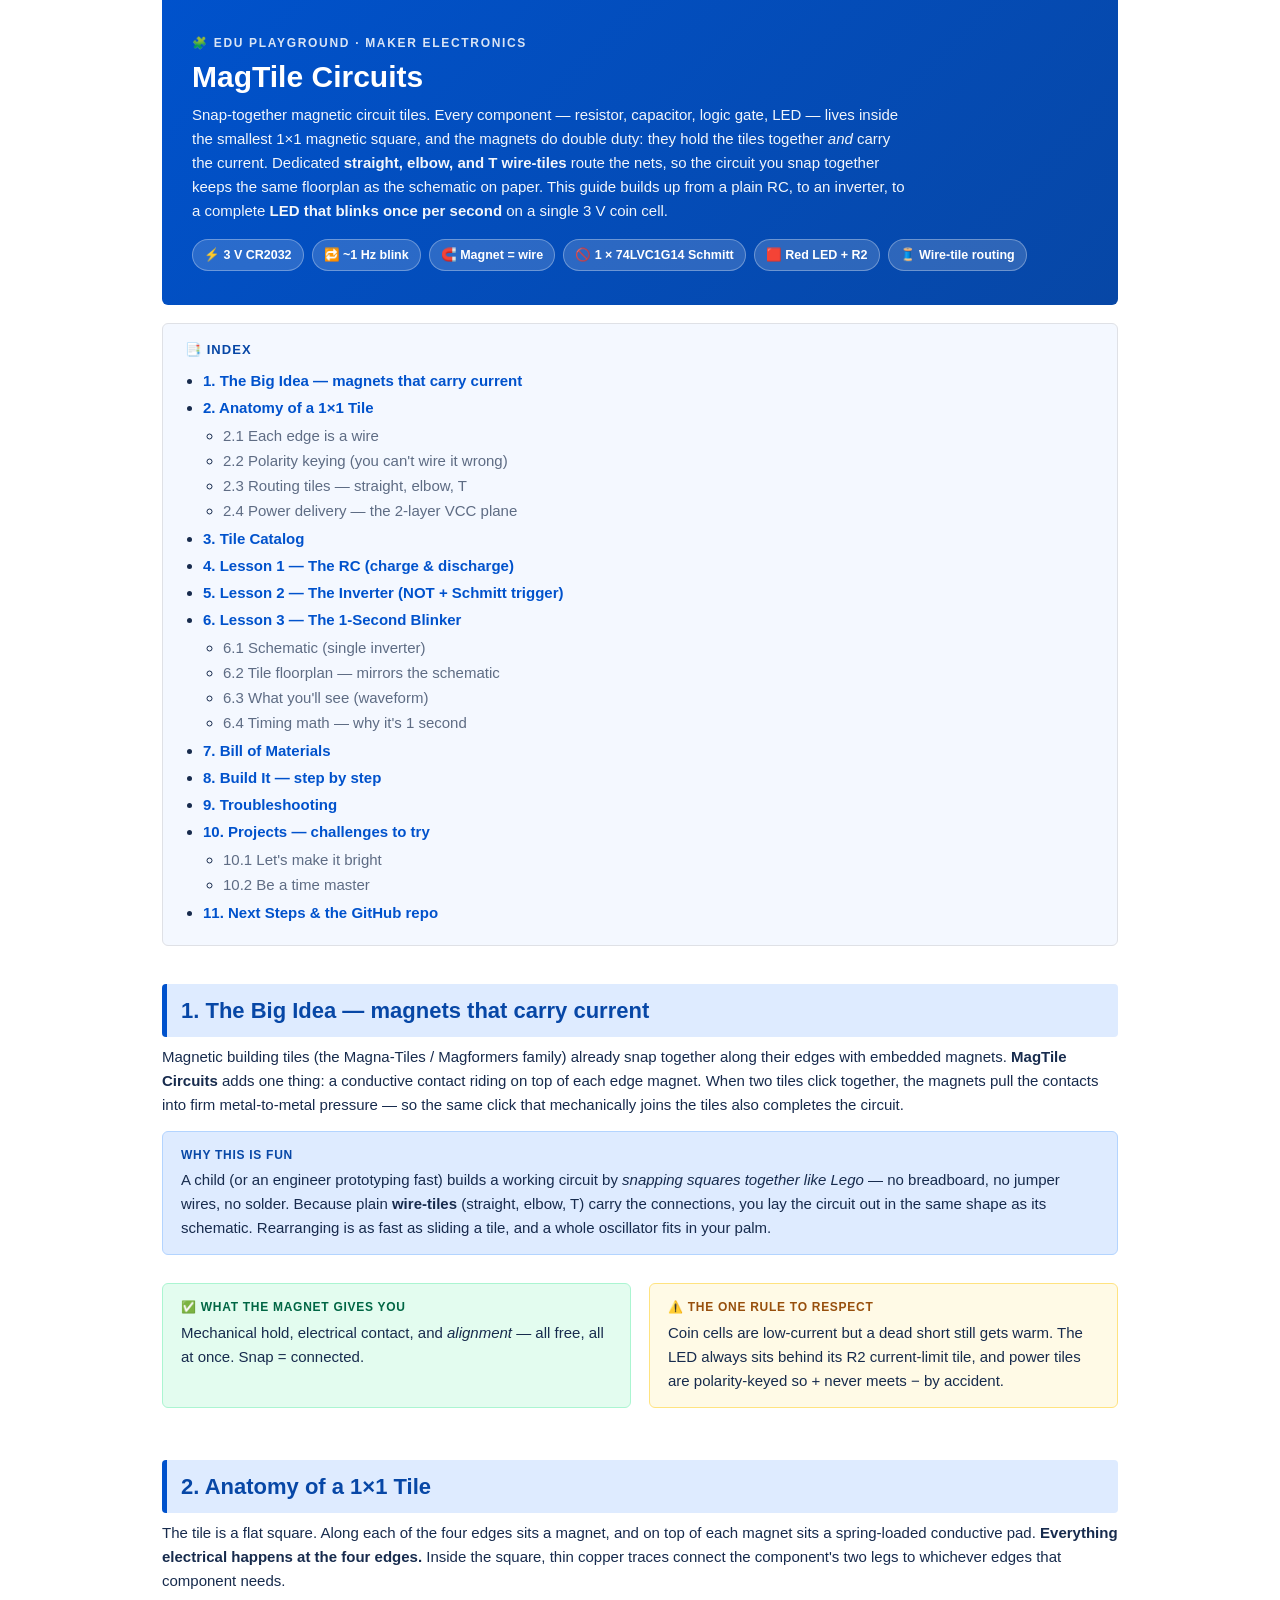
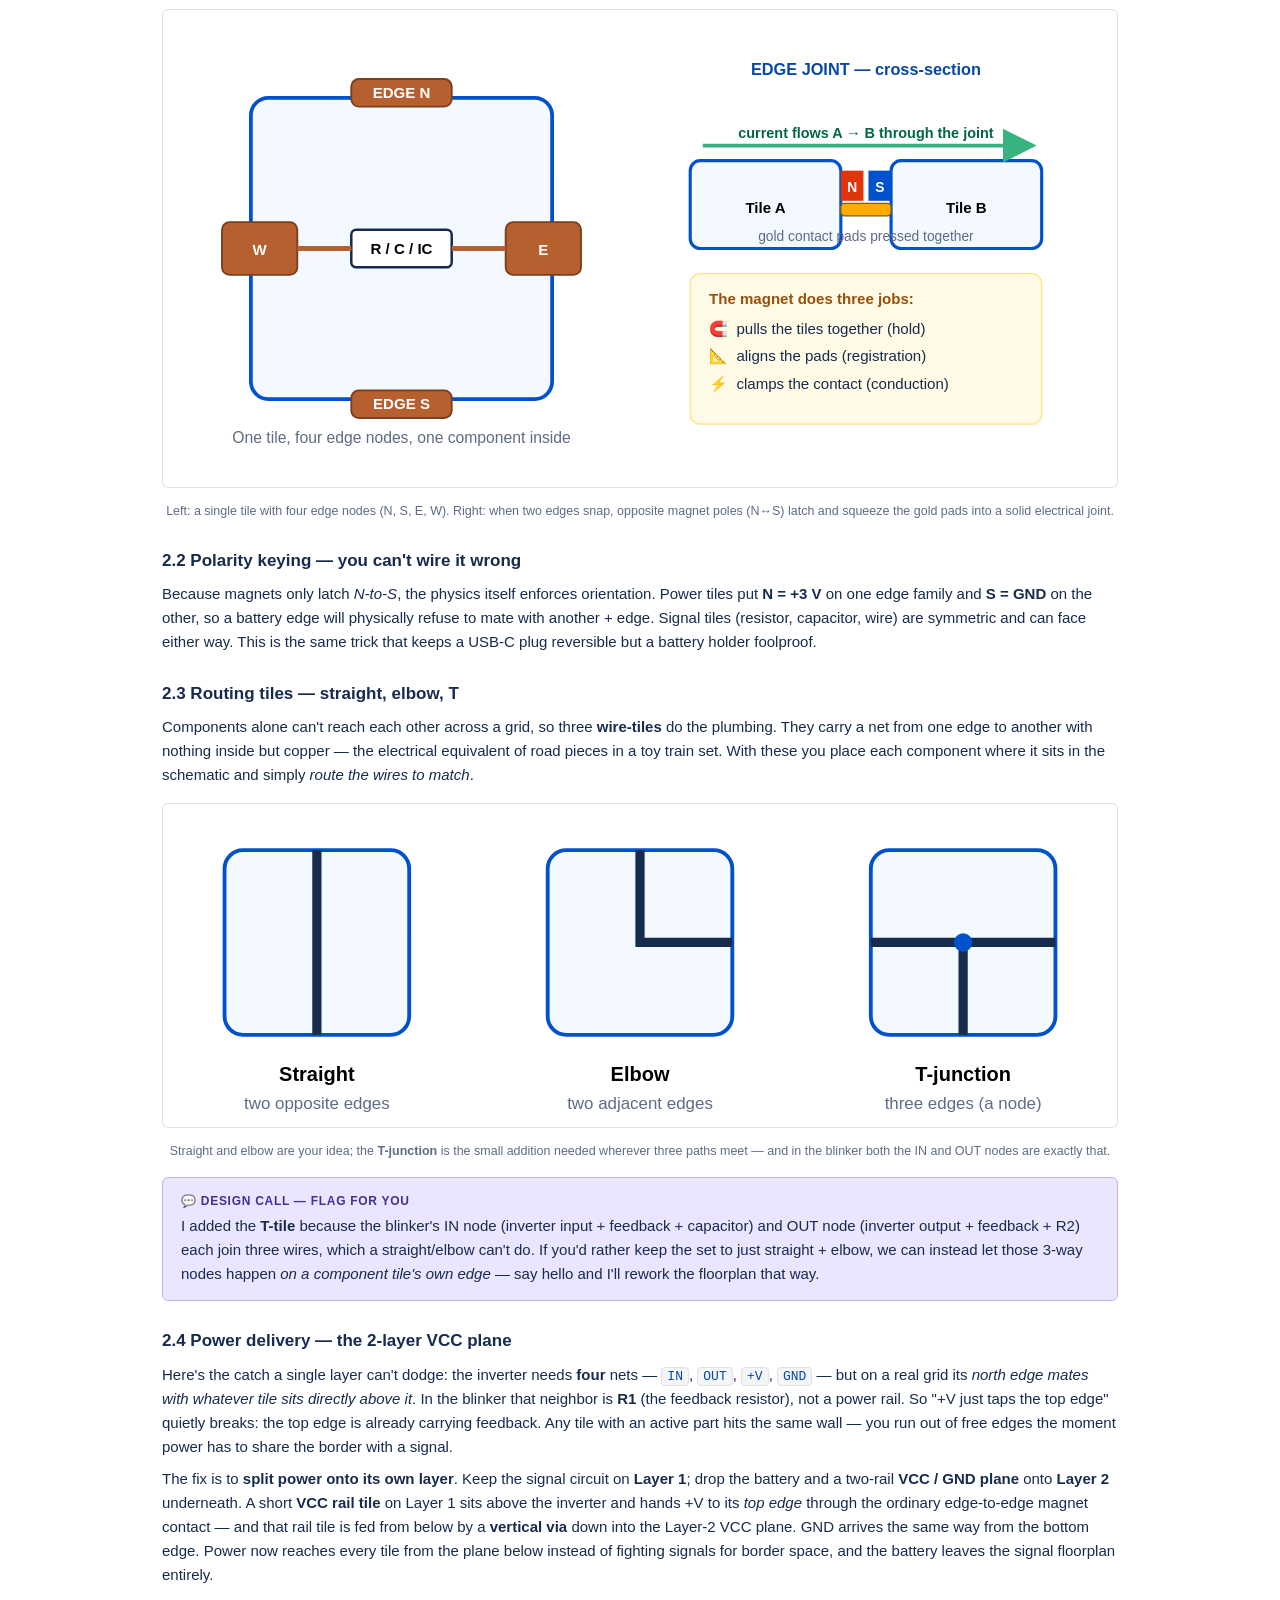
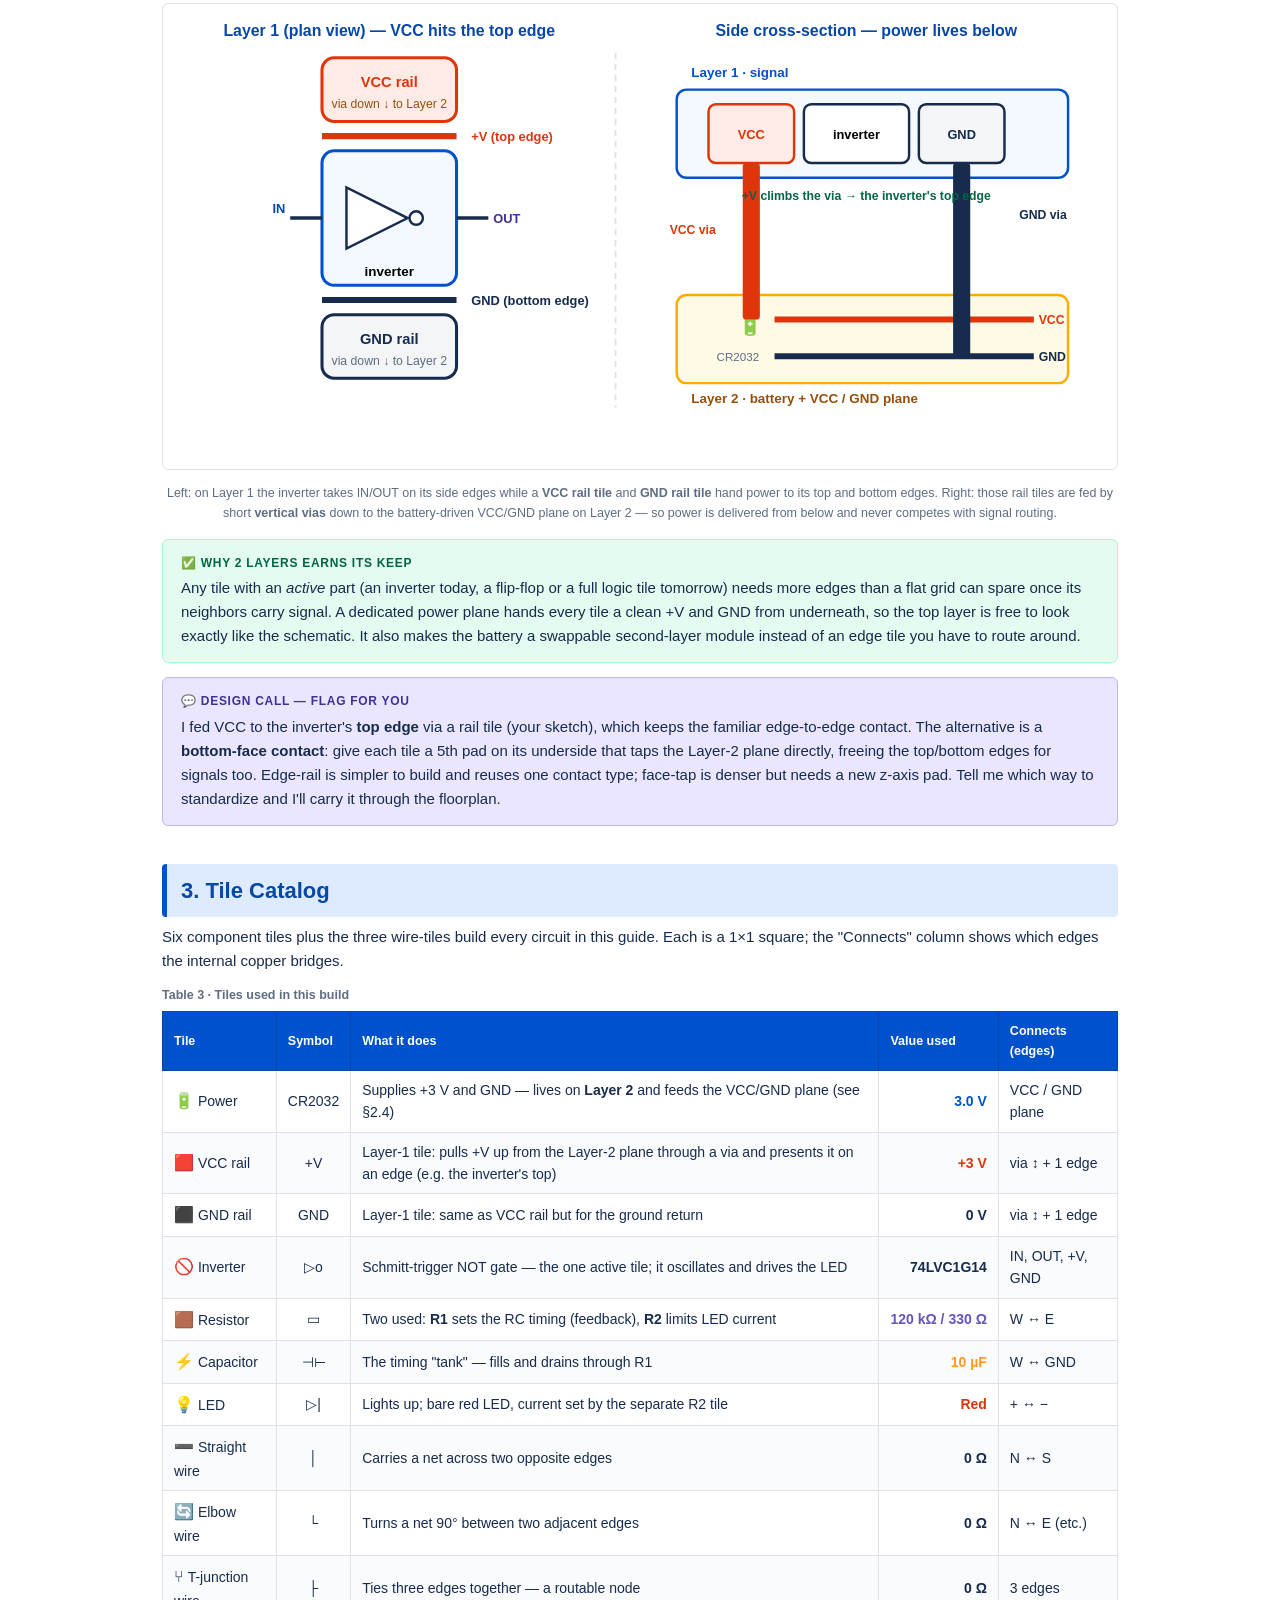
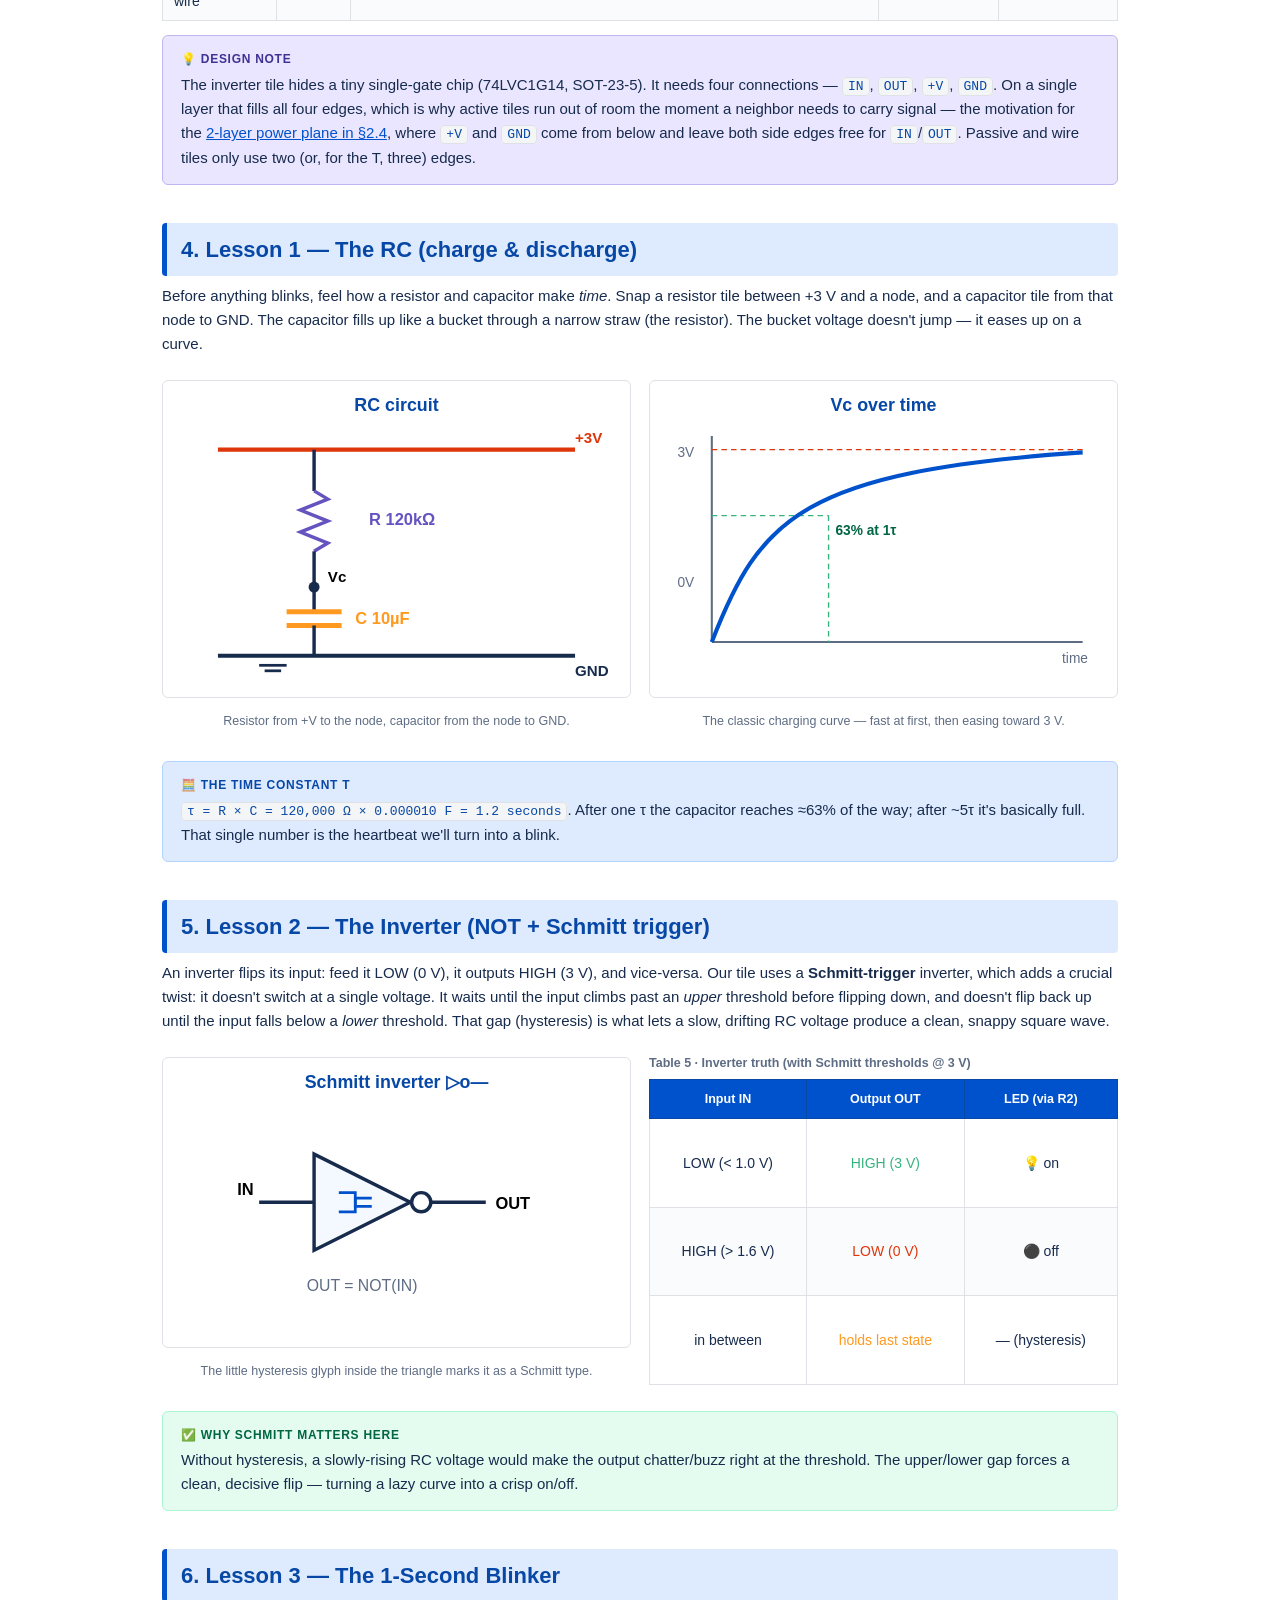
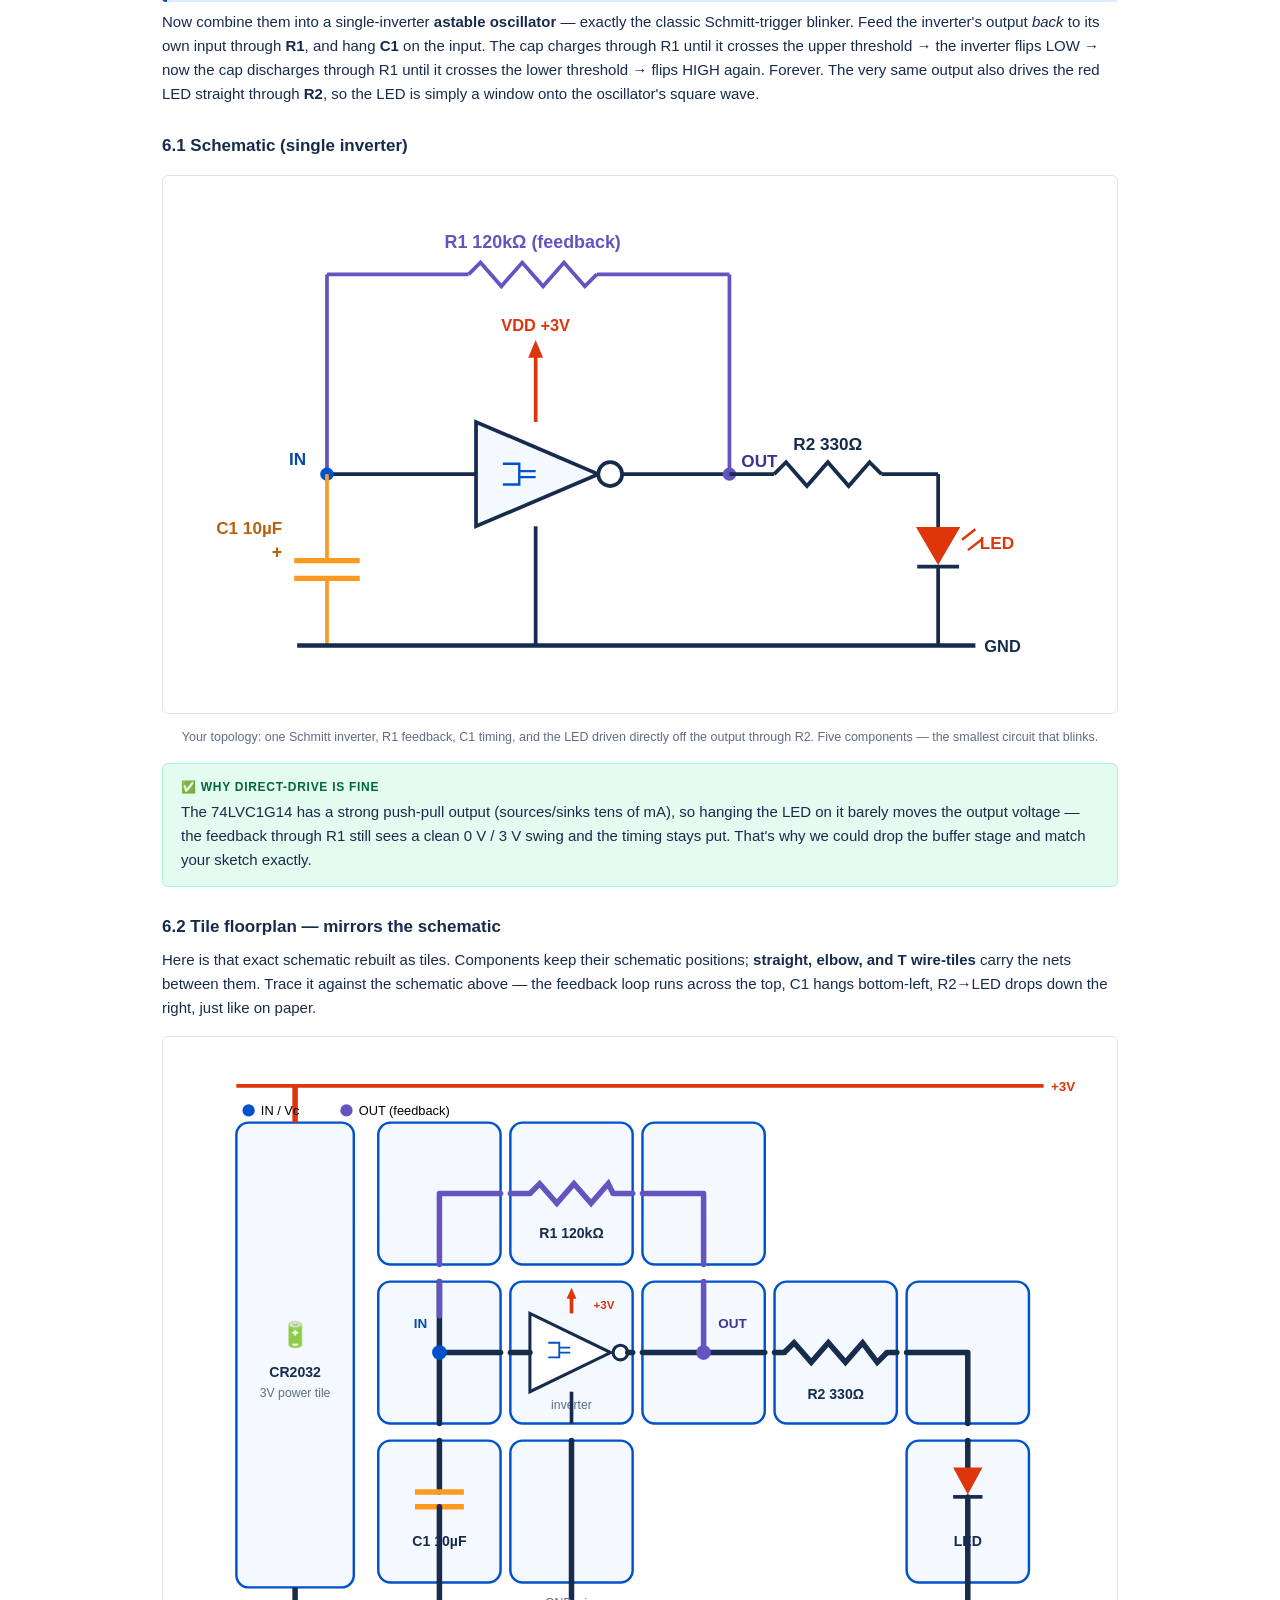
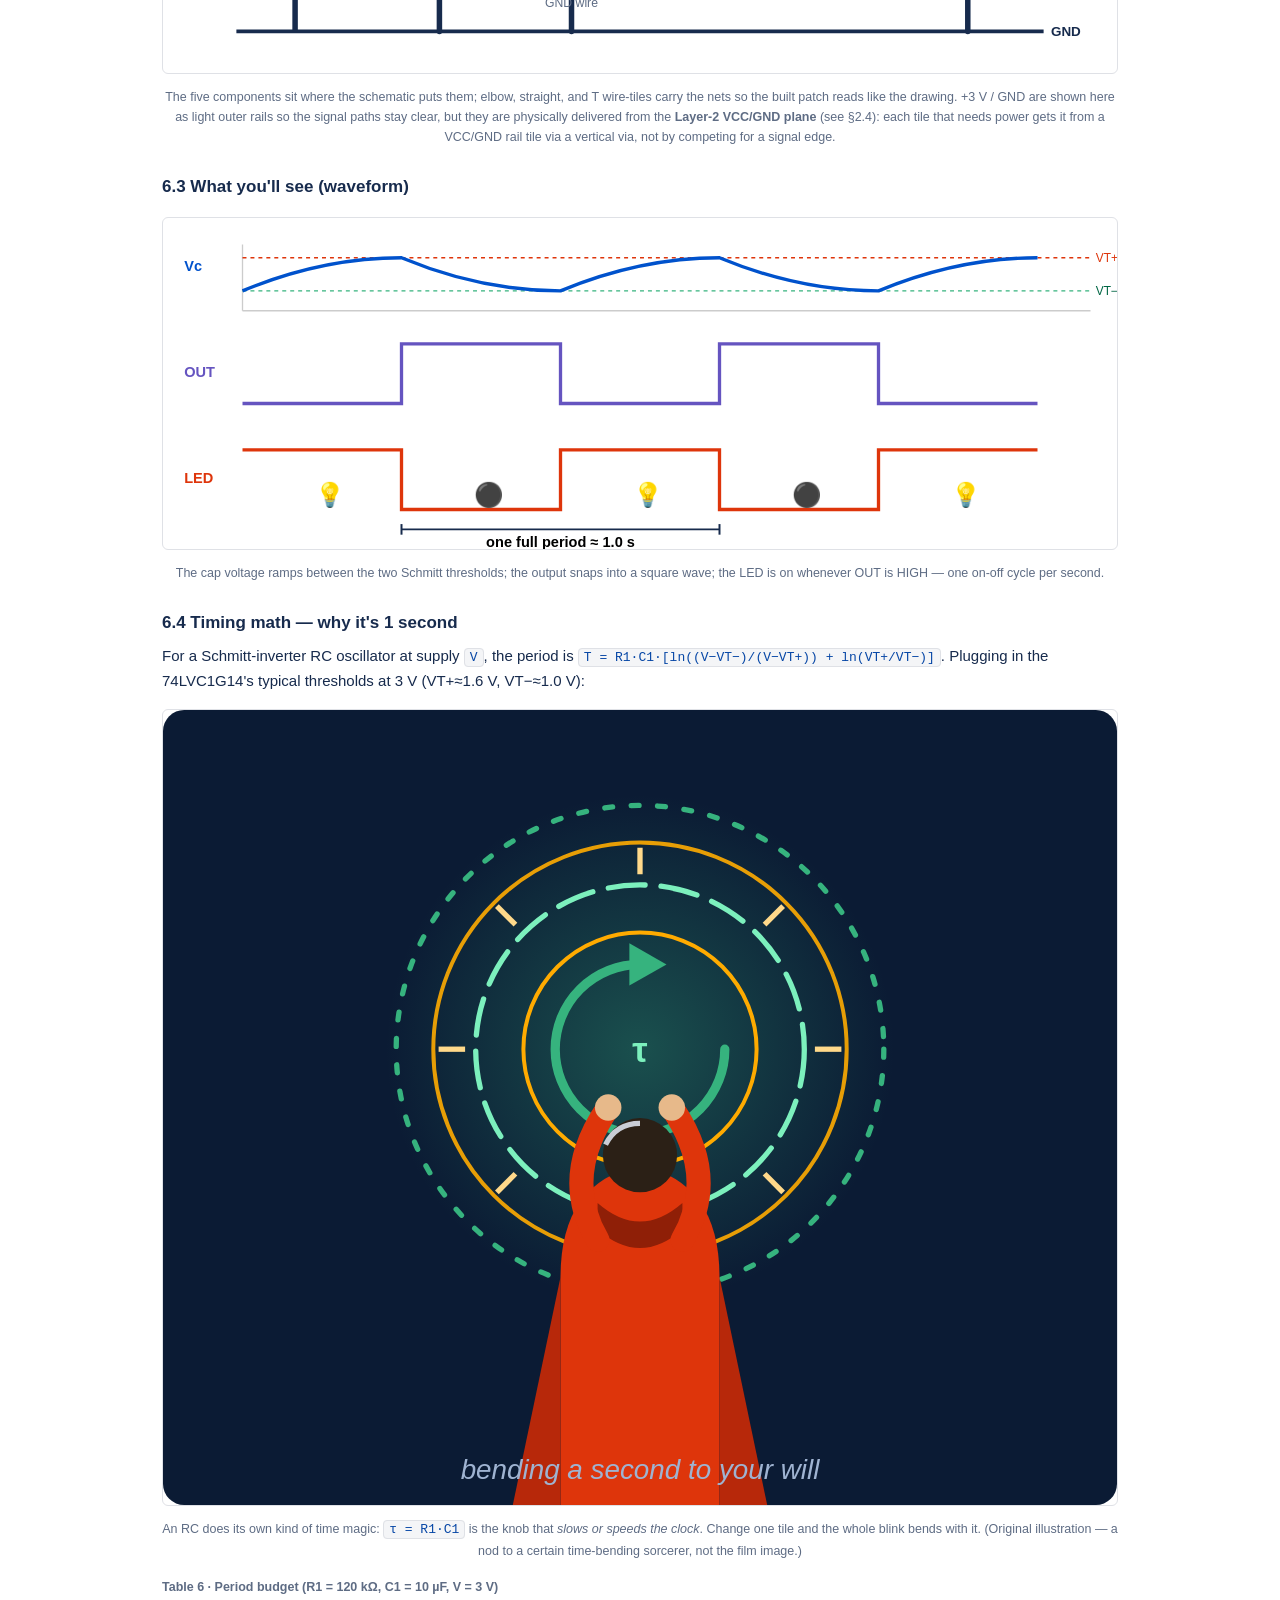
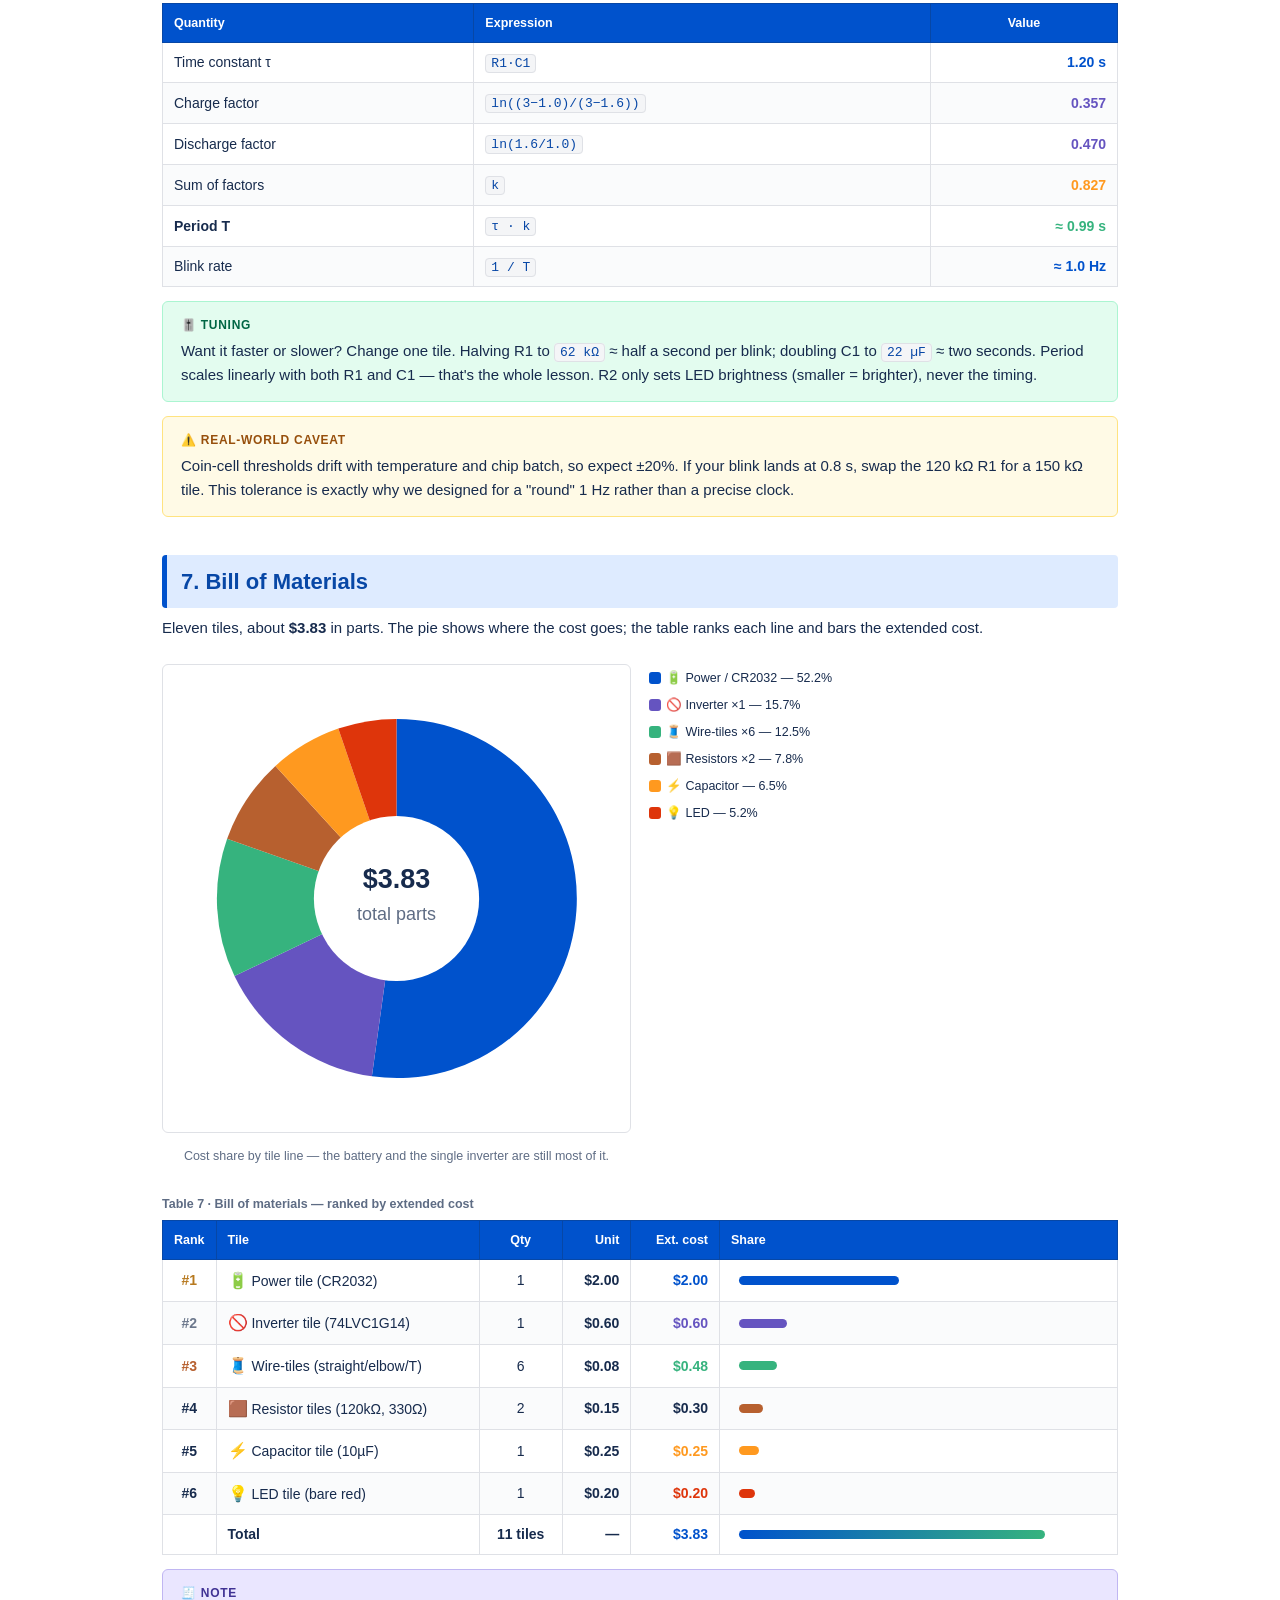
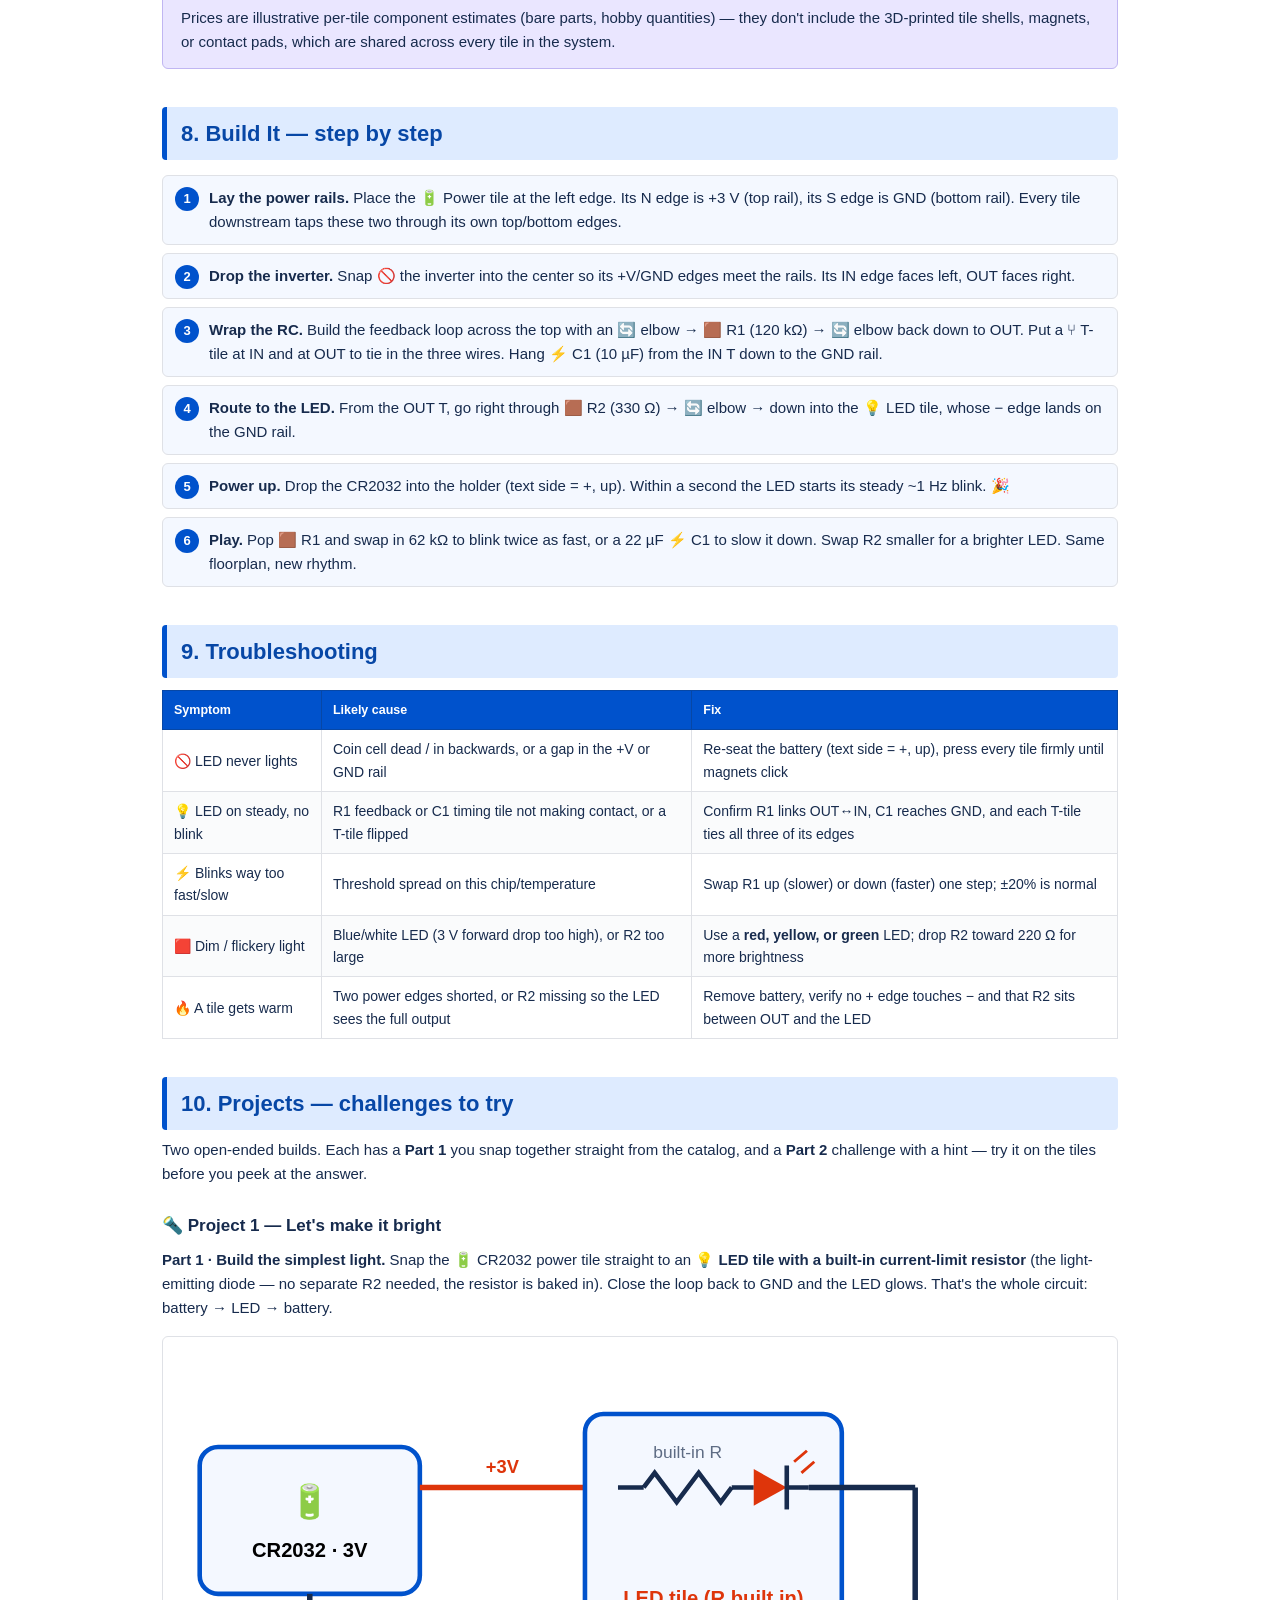
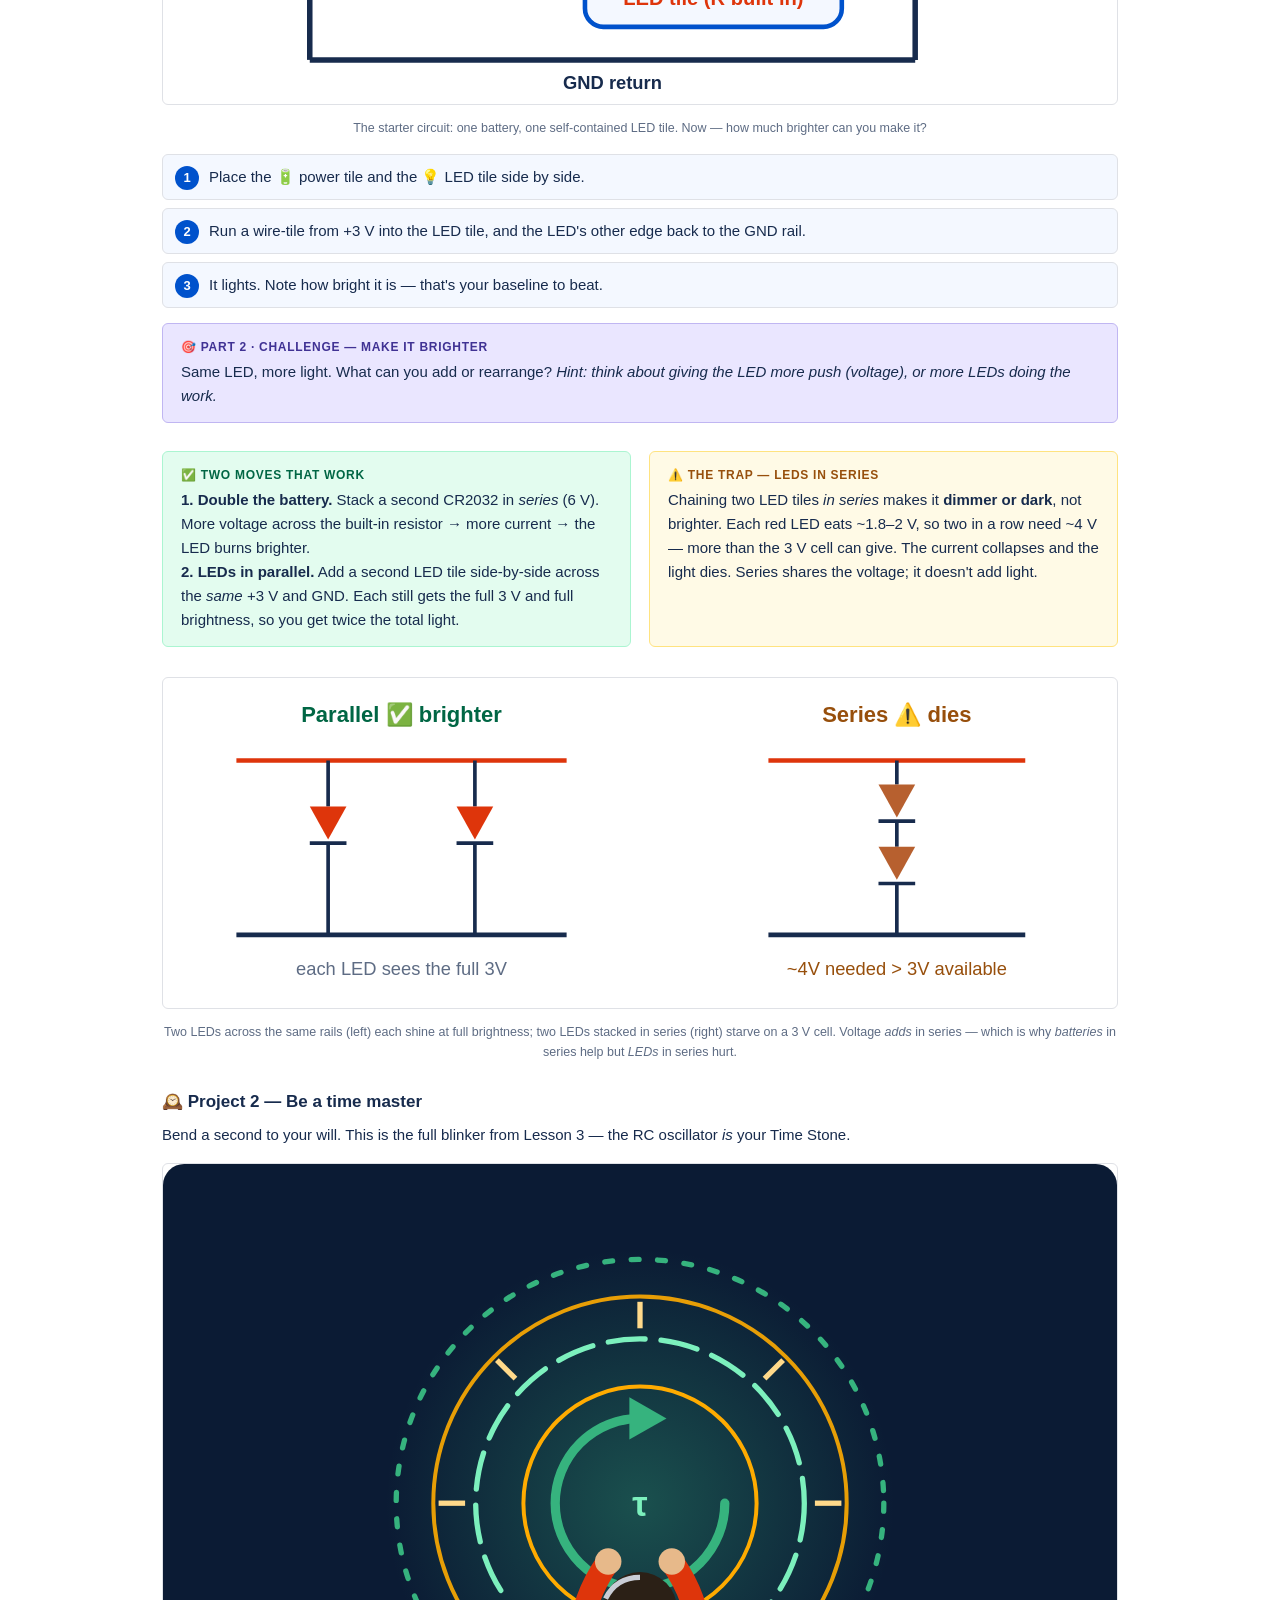
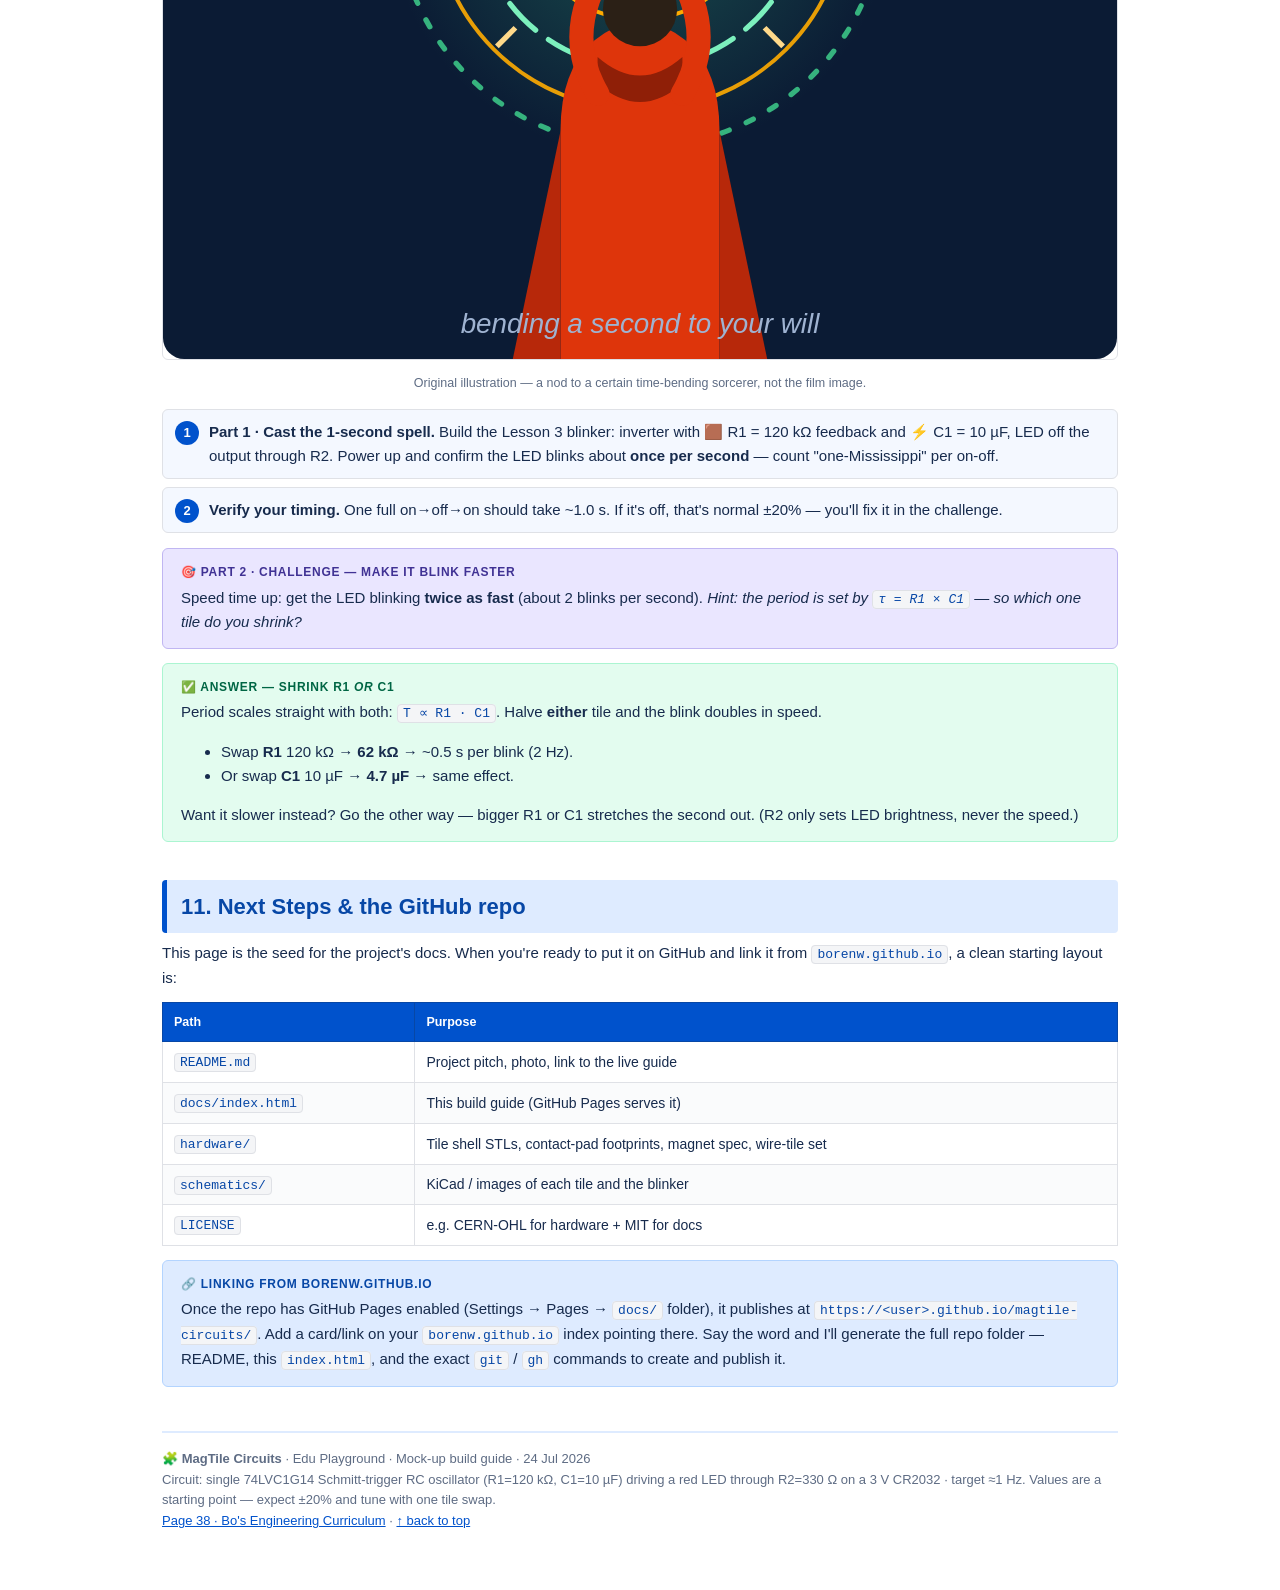
==== commit 0bc037b3: "Add §10 Projects — two hands-on challenges Project 1 'Let's make it bright': battery -> self-contain" ====
--- a/docs/index.html
+++ b/docs/index.html
@@ -121,7 +121,13 @@
     <li><a href="#bom">7. Bill of Materials</a></li>
     <li><a href="#build">8. Build It — step by step</a></li>
     <li><a href="#trouble">9. Troubleshooting</a></li>
-    <li><a href="#next">10. Next Steps &amp; the GitHub repo</a></li>
+    <li><a href="#projects">10. Projects — challenges to try</a>
+      <ul>
+        <li><a href="#proj1">10.1 Let's make it bright</a></li>
+        <li><a href="#proj2">10.2 Be a time master</a></li>
+      </ul>
+    </li>
+    <li><a href="#next">11. Next Steps &amp; the GitHub repo</a></li>
   </ul>
 </nav>
 
@@ -742,7 +748,142 @@
 </table>
 
 <!-- ============ 10. NEXT ============ -->
-<h2 id="next">10. Next Steps &amp; the GitHub repo</h2>
+<!-- ============ 10. PROJECTS ============ -->
+<h2 id="projects">10. Projects — challenges to try</h2>
+<p>Two open-ended builds. Each has a <strong>Part 1</strong> you snap together straight from the catalog, and a <strong>Part 2</strong> challenge with a hint — try it on the tiles before you peek at the answer.</p>
+
+<!-- ---------- PROJECT 1 ---------- -->
+<h3 id="proj1">🔦 Project 1 — Let's make it bright</h3>
+<p><strong>Part 1 · Build the simplest light.</strong> Snap the 🔋 CR2032 power tile straight to an 💡 <strong>LED tile with a built-in current-limit resistor</strong> (the light-emitting diode — no separate R2 needed, the resistor is baked in). Close the loop back to GND and the LED glows. That's the whole circuit: battery → LED → battery.</p>
+<figure>
+<svg viewBox="0 0 520 200" role="img" aria-label="Battery driving a single LED tile with a built-in current-limit resistor">
+  <rect x="20" y="60" width="120" height="80" rx="10" fill="#F4F8FF" stroke="#0052CC" stroke-width="2.5"/>
+  <text x="80" y="96" text-anchor="middle" font-size="18">🔋</text>
+  <text x="80" y="120" text-anchor="middle" font-size="11" font-weight="700">CR2032 · 3V</text>
+  <!-- +V wire -->
+  <line x1="140" y1="82" x2="230" y2="82" stroke="#DE350B" stroke-width="3"/>
+  <text x="185" y="74" text-anchor="middle" font-size="10" font-weight="700" fill="#DE350B">+3V</text>
+  <!-- LED tile -->
+  <rect x="230" y="42" width="140" height="116" rx="10" fill="#F4F8FF" stroke="#0052CC" stroke-width="2.5"/>
+  <!-- built-in resistor -->
+  <line x1="248" y1="82" x2="262" y2="82" stroke="#172B4D" stroke-width="2.5"/>
+  <polyline points="262,82 268,74 280,90 292,74 304,90 310,82" fill="none" stroke="#172B4D" stroke-width="2.5"/>
+  <text x="286" y="66" text-anchor="middle" font-size="9.5" fill="#5E6C84">built-in R</text>
+  <!-- LED symbol -->
+  <line x1="310" y1="82" x2="322" y2="82" stroke="#172B4D" stroke-width="2.5"/>
+  <polygon points="322,72 322,92 340,82" fill="#DE350B"/>
+  <line x1="340" y1="70" x2="340" y2="94" stroke="#172B4D" stroke-width="2.5"/>
+  <path d="M344 68 l7 -6 M348 74 l7 -6" stroke="#DE350B" stroke-width="1.6"/>
+  <line x1="340" y1="82" x2="352" y2="82" stroke="#172B4D" stroke-width="2.5"/>
+  <text x="300" y="146" text-anchor="middle" font-size="11" font-weight="700" fill="#DE350B">LED tile (R built in)</text>
+  <!-- GND return -->
+  <line x1="352" y1="82" x2="410" y2="82" stroke="#172B4D" stroke-width="3"/>
+  <line x1="410" y1="82" x2="410" y2="176" stroke="#172B4D" stroke-width="3"/>
+  <line x1="80" y1="140" x2="80" y2="176" stroke="#172B4D" stroke-width="3"/>
+  <line x1="80" y1="176" x2="410" y2="176" stroke="#172B4D" stroke-width="3"/>
+  <text x="245" y="192" text-anchor="middle" font-size="10" font-weight="700" fill="#172B4D">GND return</text>
+</svg>
+<figcaption>The starter circuit: one battery, one self-contained LED tile. Now — how much brighter can you make it?</figcaption>
+</figure>
+<ol class="steps">
+  <li>Place the 🔋 power tile and the 💡 LED tile side by side.</li>
+  <li>Run a wire-tile from +3&nbsp;V into the LED tile, and the LED's other edge back to the GND rail.</li>
+  <li>It lights. Note how bright it is — that's your baseline to beat.</li>
+</ol>
+<div class="panel note"><div class="lab">🎯 Part 2 · Challenge — make it brighter</div>Same LED, more light. What can you add or rearrange? <em>Hint: think about giving the LED more push (voltage), or more LEDs doing the work.</em></div>
+<div class="two">
+  <div class="panel tip"><div class="lab">✅ Two moves that work</div>
+    <strong>1. Double the battery.</strong> Stack a second CR2032 in <em>series</em> (6&nbsp;V). More voltage across the built-in resistor → more current → the LED burns brighter.<br>
+    <strong>2. LEDs in parallel.</strong> Add a second LED tile side-by-side across the <em>same</em> +3&nbsp;V and GND. Each still gets the full 3&nbsp;V and full brightness, so you get twice the total light.</div>
+  <div class="panel warn"><div class="lab">⚠️ The trap — LEDs in series</div>Chaining two LED tiles <em>in series</em> makes it <strong>dimmer or dark</strong>, not brighter. Each red LED eats ~1.8–2&nbsp;V, so two in a row need ~4&nbsp;V — more than the 3&nbsp;V cell can give. The current collapses and the light dies. Series shares the voltage; it doesn't add light.</div>
+</div>
+<figure>
+<svg viewBox="0 0 520 180" role="img" aria-label="Parallel LEDs stay bright while series LEDs go dim on a 3 volt cell">
+  <!-- parallel -->
+  <text x="130" y="24" text-anchor="middle" font-size="12" font-weight="800" fill="#006644">Parallel ✅ brighter</text>
+  <line x1="40" y1="45" x2="220" y2="45" stroke="#DE350B" stroke-width="2.5"/>
+  <line x1="40" y1="140" x2="220" y2="140" stroke="#172B4D" stroke-width="2.5"/>
+  <g>
+    <line x1="90" y1="45" x2="90" y2="70" stroke="#172B4D" stroke-width="2"/>
+    <polygon points="80,70 100,70 90,88" fill="#DE350B"/><line x1="80" y1="90" x2="100" y2="90" stroke="#172B4D" stroke-width="2"/>
+    <line x1="90" y1="90" x2="90" y2="140" stroke="#172B4D" stroke-width="2"/>
+    <line x1="170" y1="45" x2="170" y2="70" stroke="#172B4D" stroke-width="2"/>
+    <polygon points="160,70 180,70 170,88" fill="#DE350B"/><line x1="160" y1="90" x2="180" y2="90" stroke="#172B4D" stroke-width="2"/>
+    <line x1="170" y1="90" x2="170" y2="140" stroke="#172B4D" stroke-width="2"/>
+  </g>
+  <text x="130" y="162" text-anchor="middle" font-size="10" fill="#5E6C84">each LED sees the full 3V</text>
+  <!-- series -->
+  <text x="400" y="24" text-anchor="middle" font-size="12" font-weight="800" fill="#974F0C">Series ⚠️ dies</text>
+  <line x1="330" y1="45" x2="470" y2="45" stroke="#DE350B" stroke-width="2.5"/>
+  <line x1="330" y1="140" x2="470" y2="140" stroke="#172B4D" stroke-width="2.5"/>
+  <line x1="400" y1="45" x2="400" y2="58" stroke="#172B4D" stroke-width="2"/>
+  <polygon points="390,58 410,58 400,76" fill="#B7602F"/><line x1="390" y1="78" x2="410" y2="78" stroke="#172B4D" stroke-width="2"/>
+  <line x1="400" y1="78" x2="400" y2="92" stroke="#172B4D" stroke-width="2"/>
+  <polygon points="390,92 410,92 400,110" fill="#B7602F"/><line x1="390" y1="112" x2="410" y2="112" stroke="#172B4D" stroke-width="2"/>
+  <line x1="400" y1="112" x2="400" y2="140" stroke="#172B4D" stroke-width="2"/>
+  <text x="400" y="162" text-anchor="middle" font-size="10" fill="#974F0C">~4V needed &gt; 3V available</text>
+</svg>
+<figcaption>Two LEDs across the same rails (left) each shine at full brightness; two LEDs stacked in series (right) starve on a 3&nbsp;V cell. Voltage <em>adds</em> in series — which is why <em>batteries</em> in series help but <em>LEDs</em> in series hurt.</figcaption>
+</figure>
+
+<!-- ---------- PROJECT 2 ---------- -->
+<h3 id="proj2">🕰️ Project 2 — Be a time master</h3>
+<p>Bend a second to your will. This is the full blinker from Lesson 3 — the RC oscillator <em>is</em> your Time Stone.</p>
+<figure>
+<svg viewBox="0 0 360 300" role="img" aria-label="Stylized sorcerer casting glowing circular time-spell glyphs — original homage to a time-bending sorcerer">
+  <defs>
+    <radialGradient id="ts-glow2" cx="50%" cy="50%" r="50%">
+      <stop offset="0%" stop-color="#36B37E" stop-opacity="0.35"/>
+      <stop offset="100%" stop-color="#36B37E" stop-opacity="0"/>
+    </radialGradient>
+  </defs>
+  <rect x="0" y="0" width="360" height="300" rx="8" fill="#0B1B34"/>
+  <circle cx="180" cy="128" r="96" fill="url(#ts-glow2)"/>
+  <g fill="none" stroke="#FFAB00" stroke-linecap="round">
+    <circle cx="180" cy="128" r="92" stroke="#36B37E" stroke-width="2" stroke-dasharray="3 7"/>
+    <circle cx="180" cy="128" r="78" stroke-width="1.5" stroke-opacity="0.9"/>
+    <circle cx="180" cy="128" r="62" stroke="#7CF0BD" stroke-width="2" stroke-dasharray="14 6"/>
+    <circle cx="180" cy="128" r="44" stroke-width="1.5"/>
+  </g>
+  <g stroke="#FFD98A" stroke-width="2">
+    <line x1="180" y1="52" x2="180" y2="62"/><line x1="180" y1="194" x2="180" y2="204"/>
+    <line x1="104" y1="128" x2="114" y2="128"/><line x1="246" y1="128" x2="256" y2="128"/>
+    <line x1="126" y1="74" x2="133" y2="81"/><line x1="227" y1="175" x2="234" y2="182"/>
+    <line x1="234" y1="74" x2="227" y2="81"/><line x1="133" y1="175" x2="126" y2="182"/>
+  </g>
+  <path d="M180 96 A32 32 0 1 0 212 128" fill="none" stroke="#36B37E" stroke-width="3.5" stroke-linecap="round"/>
+  <polygon points="176,88 190,96 176,104" fill="#36B37E"/>
+  <text x="180" y="133" text-anchor="middle" font-size="13" font-weight="800" fill="#7CF0BD">τ</text>
+  <g>
+    <path d="M150 300 L150 214 Q150 178 180 172 Q210 178 210 214 L210 300 Z" fill="#DE350B"/>
+    <path d="M150 214 L132 300 L150 300 Z" fill="#B7280A"/>
+    <path d="M210 214 L228 300 L210 300 Z" fill="#B7280A"/>
+    <path d="M164 186 Q180 200 196 186 L196 196 Q180 210 164 196 Z" fill="#8F1F07"/>
+    <circle cx="180" cy="168" r="14" fill="#2B2016"/>
+    <path d="M167 164 q4 -8 13 -8" stroke="#C9CDD6" stroke-width="2" fill="none"/>
+    <path d="M164 200 Q150 176 168 150" stroke="#DE350B" stroke-width="9" fill="none" stroke-linecap="round"/>
+    <path d="M196 200 Q210 176 192 150" stroke="#DE350B" stroke-width="9" fill="none" stroke-linecap="round"/>
+    <circle cx="168" cy="150" r="5" fill="#E7B98A"/>
+    <circle cx="192" cy="150" r="5" fill="#E7B98A"/>
+  </g>
+  <text x="180" y="290" text-anchor="middle" font-size="10.5" fill="#9FB3D1" font-style="italic">bending a second to your will</text>
+</svg>
+<figcaption>Original illustration — a nod to a certain time-bending sorcerer, not the film image.</figcaption>
+</figure>
+<ol class="steps">
+  <li><strong>Part 1 · Cast the 1-second spell.</strong> Build the Lesson&nbsp;3 blinker: inverter with 🟫 R1&nbsp;=&nbsp;120&nbsp;kΩ feedback and ⚡ C1&nbsp;=&nbsp;10&nbsp;µF, LED off the output through R2. Power up and confirm the LED blinks about <strong>once per second</strong> — count "one-Mississippi" per on-off.</li>
+  <li><strong>Verify your timing.</strong> One full on→off→on should take ~1.0&nbsp;s. If it's off, that's normal ±20% — you'll fix it in the challenge.</li>
+</ol>
+<div class="panel note"><div class="lab">🎯 Part 2 · Challenge — make it blink faster</div>Speed time up: get the LED blinking <strong>twice as fast</strong> (about 2 blinks per second). <em>Hint: the period is set by <code>τ = R1 × C1</code> — so which one tile do you shrink?</em></div>
+<div class="panel tip"><div class="lab">✅ Answer — shrink R1 <em>or</em> C1</div>Period scales straight with both: <code>T ∝ R1 · C1</code>. Halve <strong>either</strong> tile and the blink doubles in speed.
+  <ul>
+    <li>Swap <strong>R1</strong> 120&nbsp;kΩ → <strong>62&nbsp;kΩ</strong> → ~0.5&nbsp;s per blink (2&nbsp;Hz).</li>
+    <li>Or swap <strong>C1</strong> 10&nbsp;µF → <strong>4.7&nbsp;µF</strong> → same effect.</li>
+  </ul>
+  Want it slower instead? Go the other way — bigger R1 or C1 stretches the second out. (R2 only sets LED brightness, never the speed.)</div>
+
+<!-- ============ 11. NEXT ============ -->
+<h2 id="next">11. Next Steps &amp; the GitHub repo</h2>
 <p>This page is the seed for the project's docs. When you're ready to put it on GitHub and link it from <code>borenw.github.io</code>, a clean starting layout is:</p>
 <table>
   <thead><tr><th>Path</th><th>Purpose</th></tr></thead>
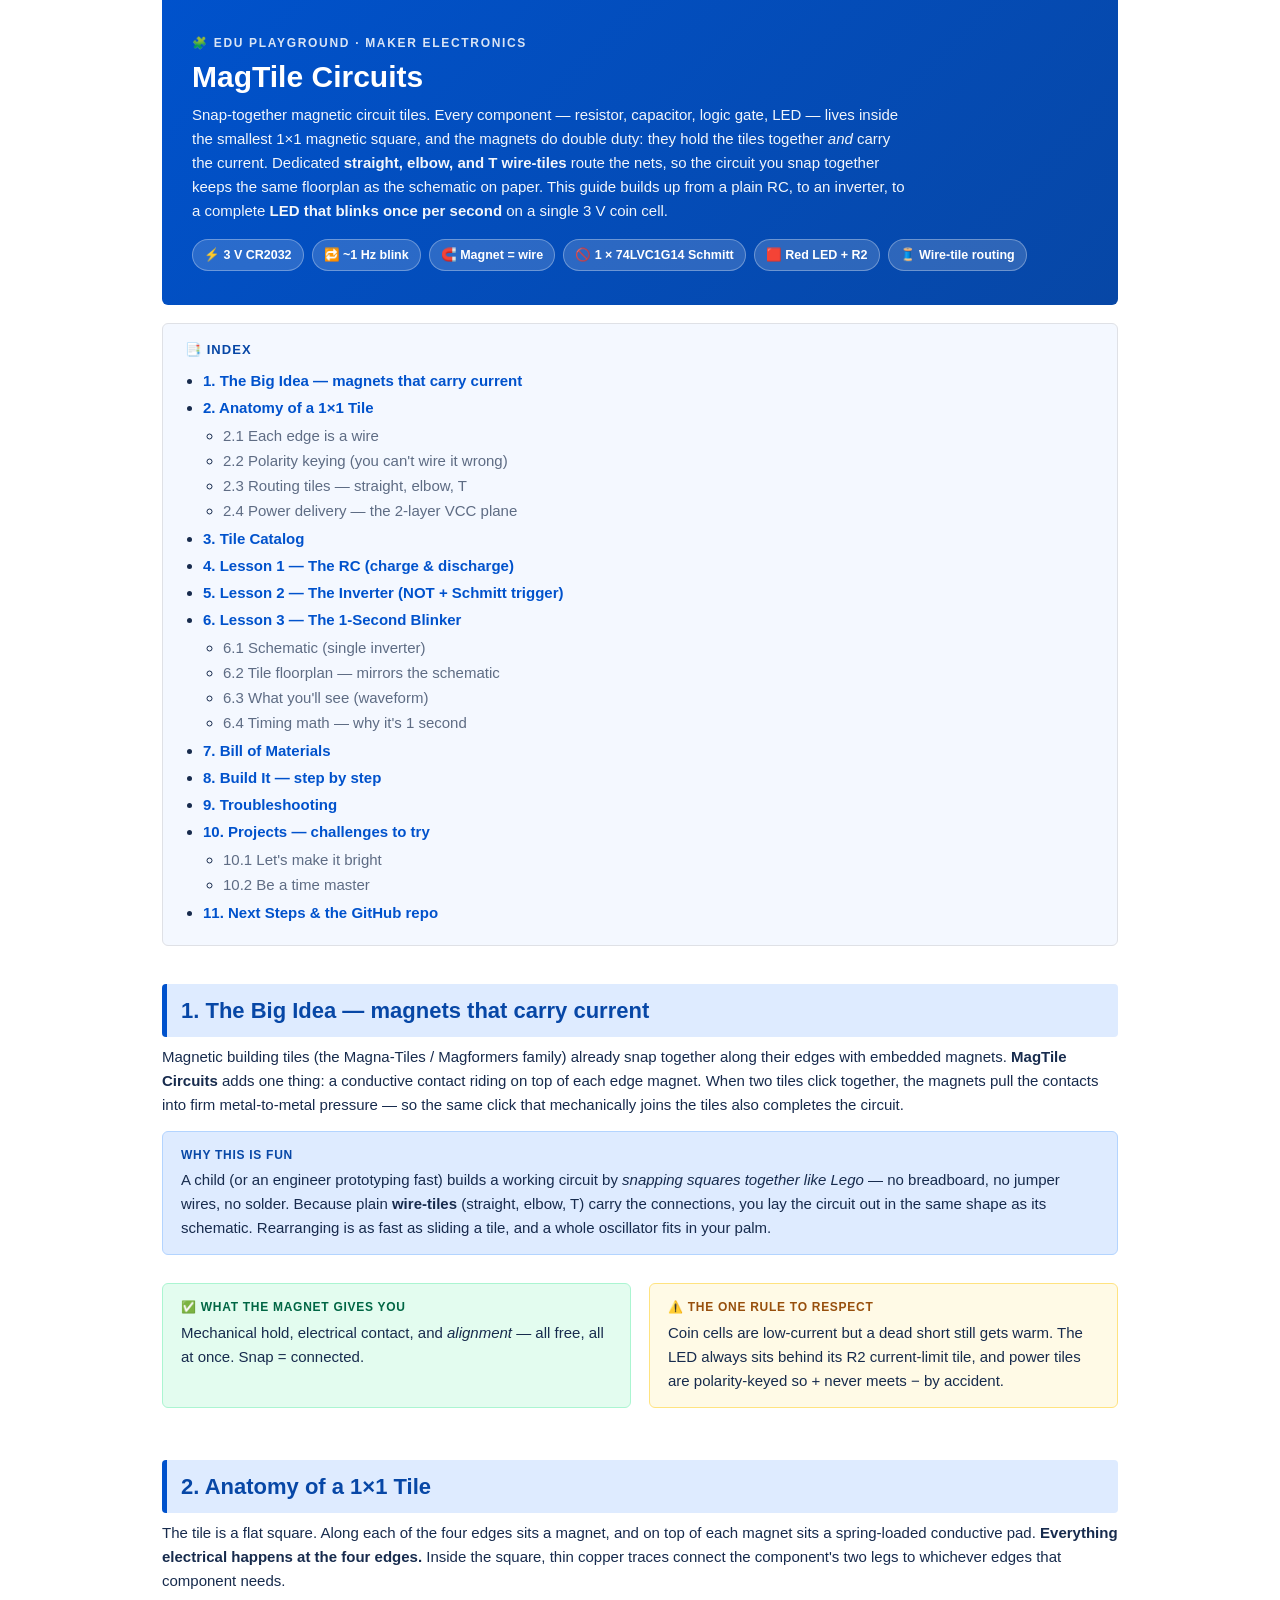
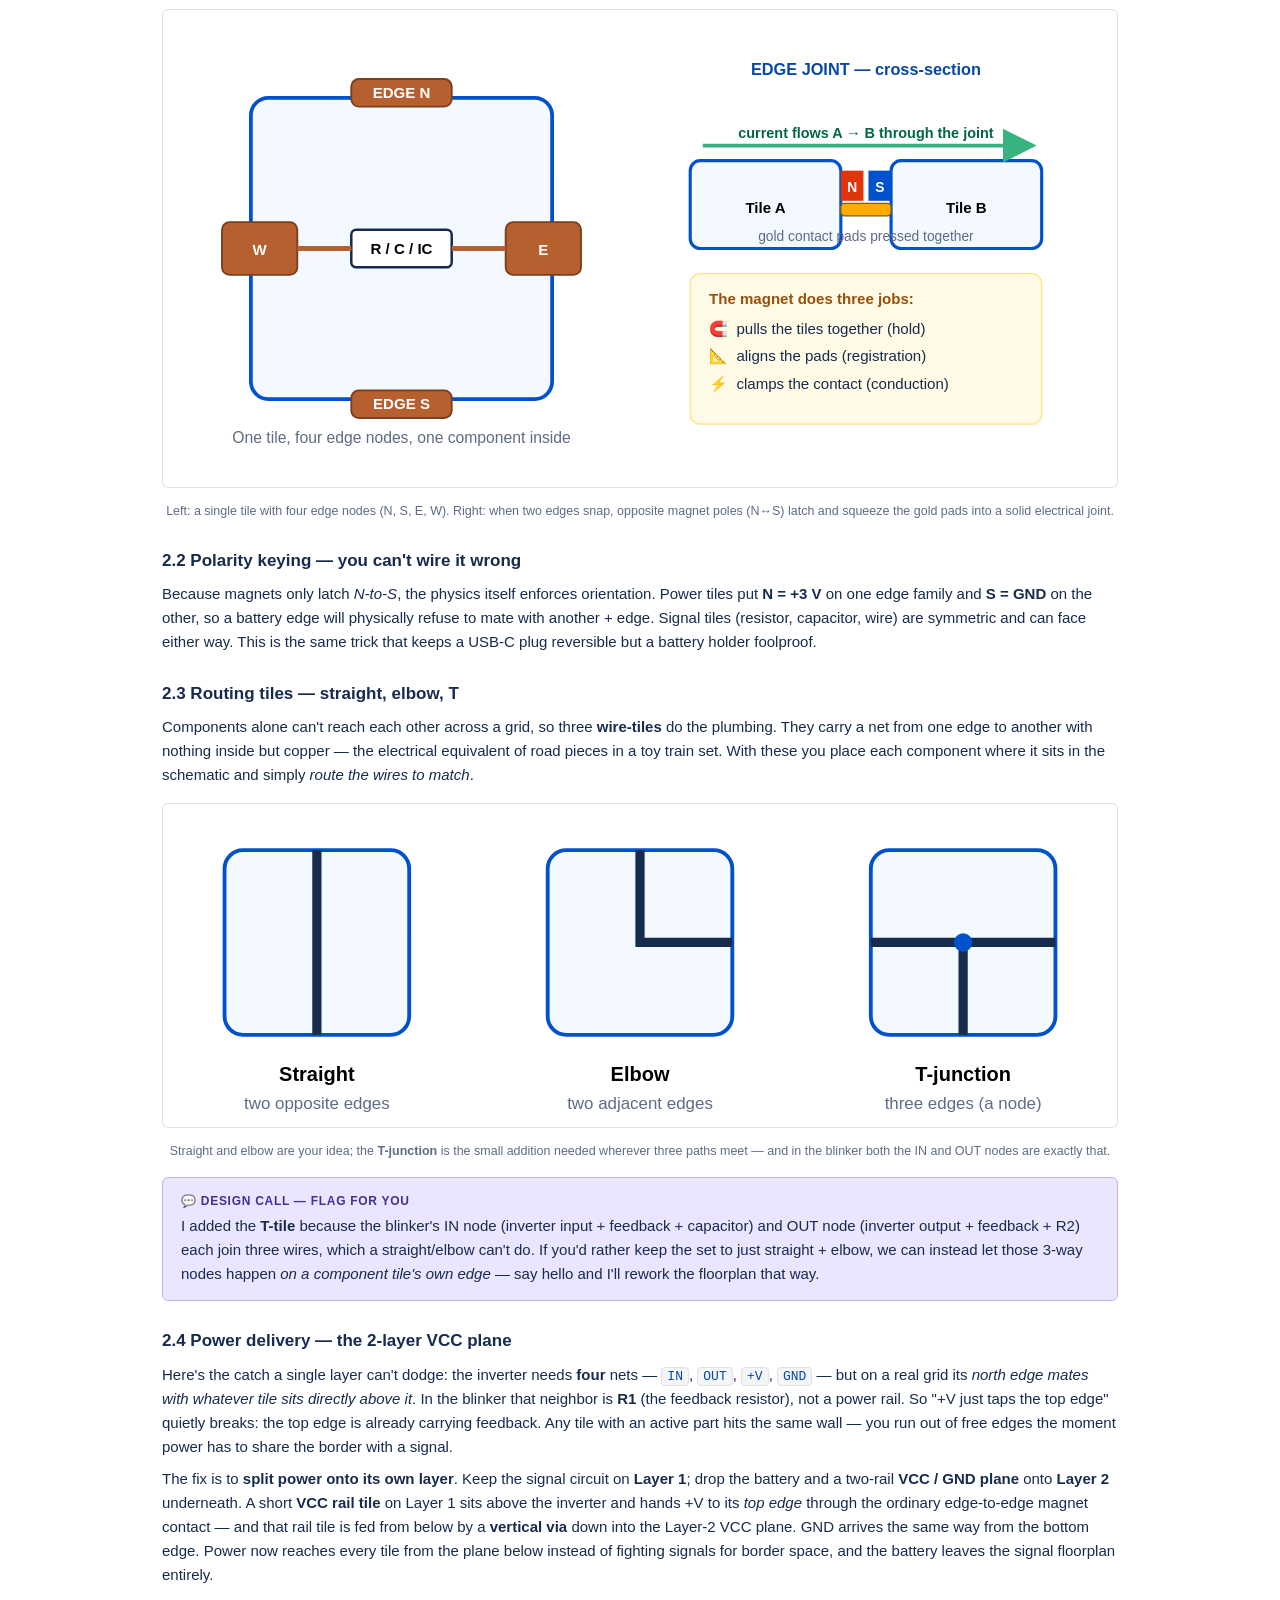
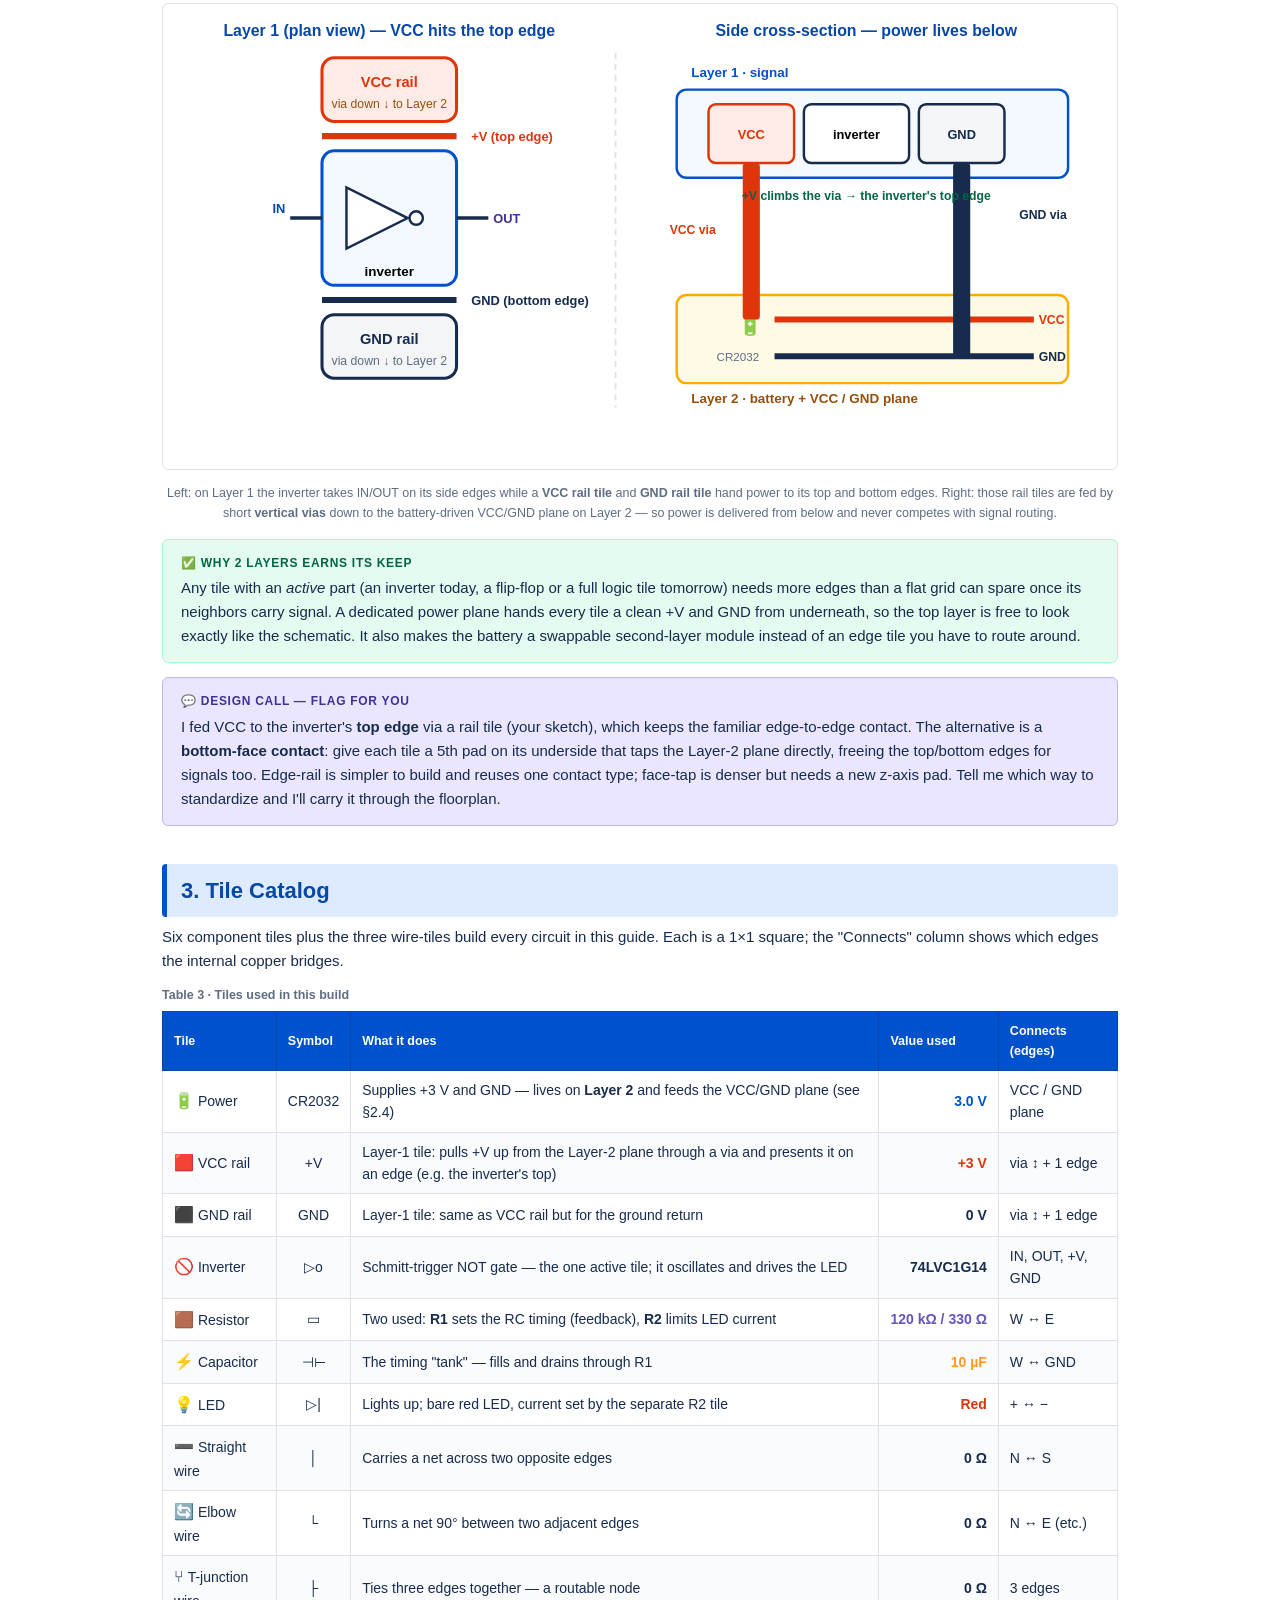
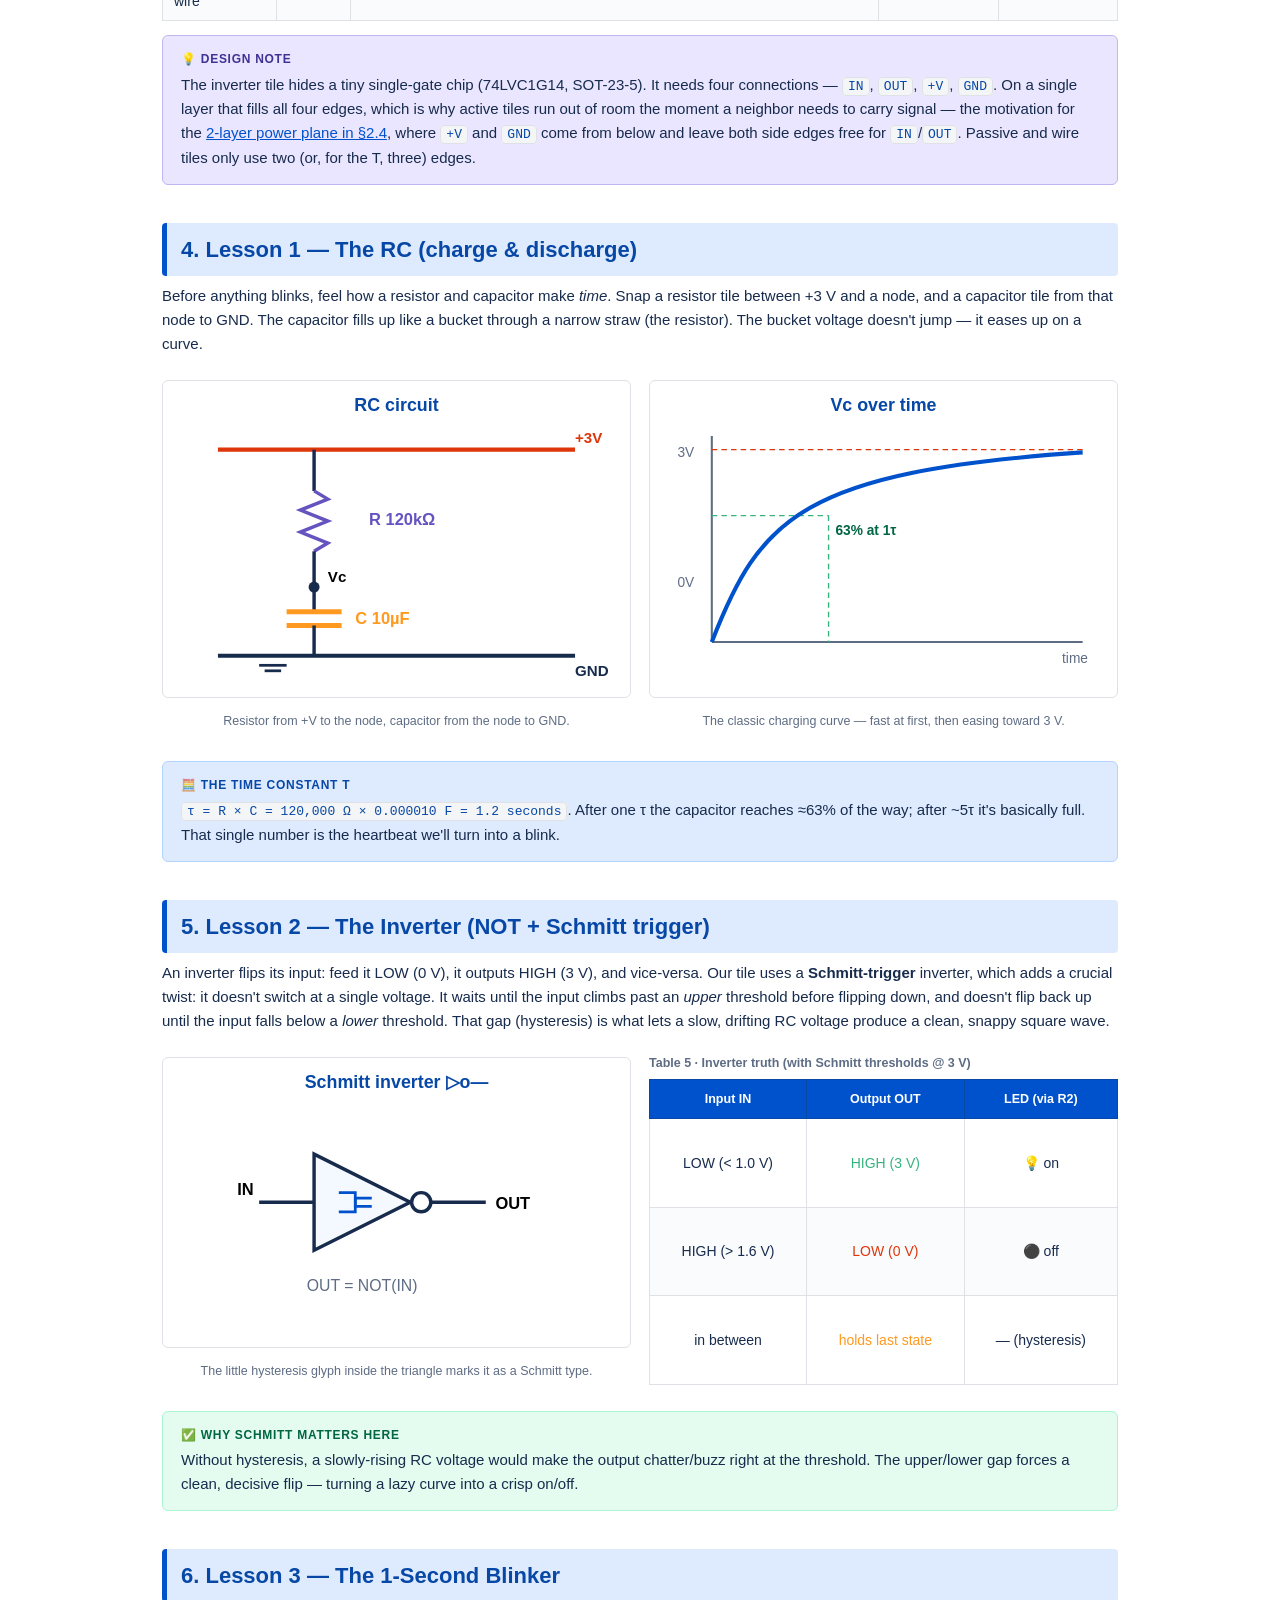
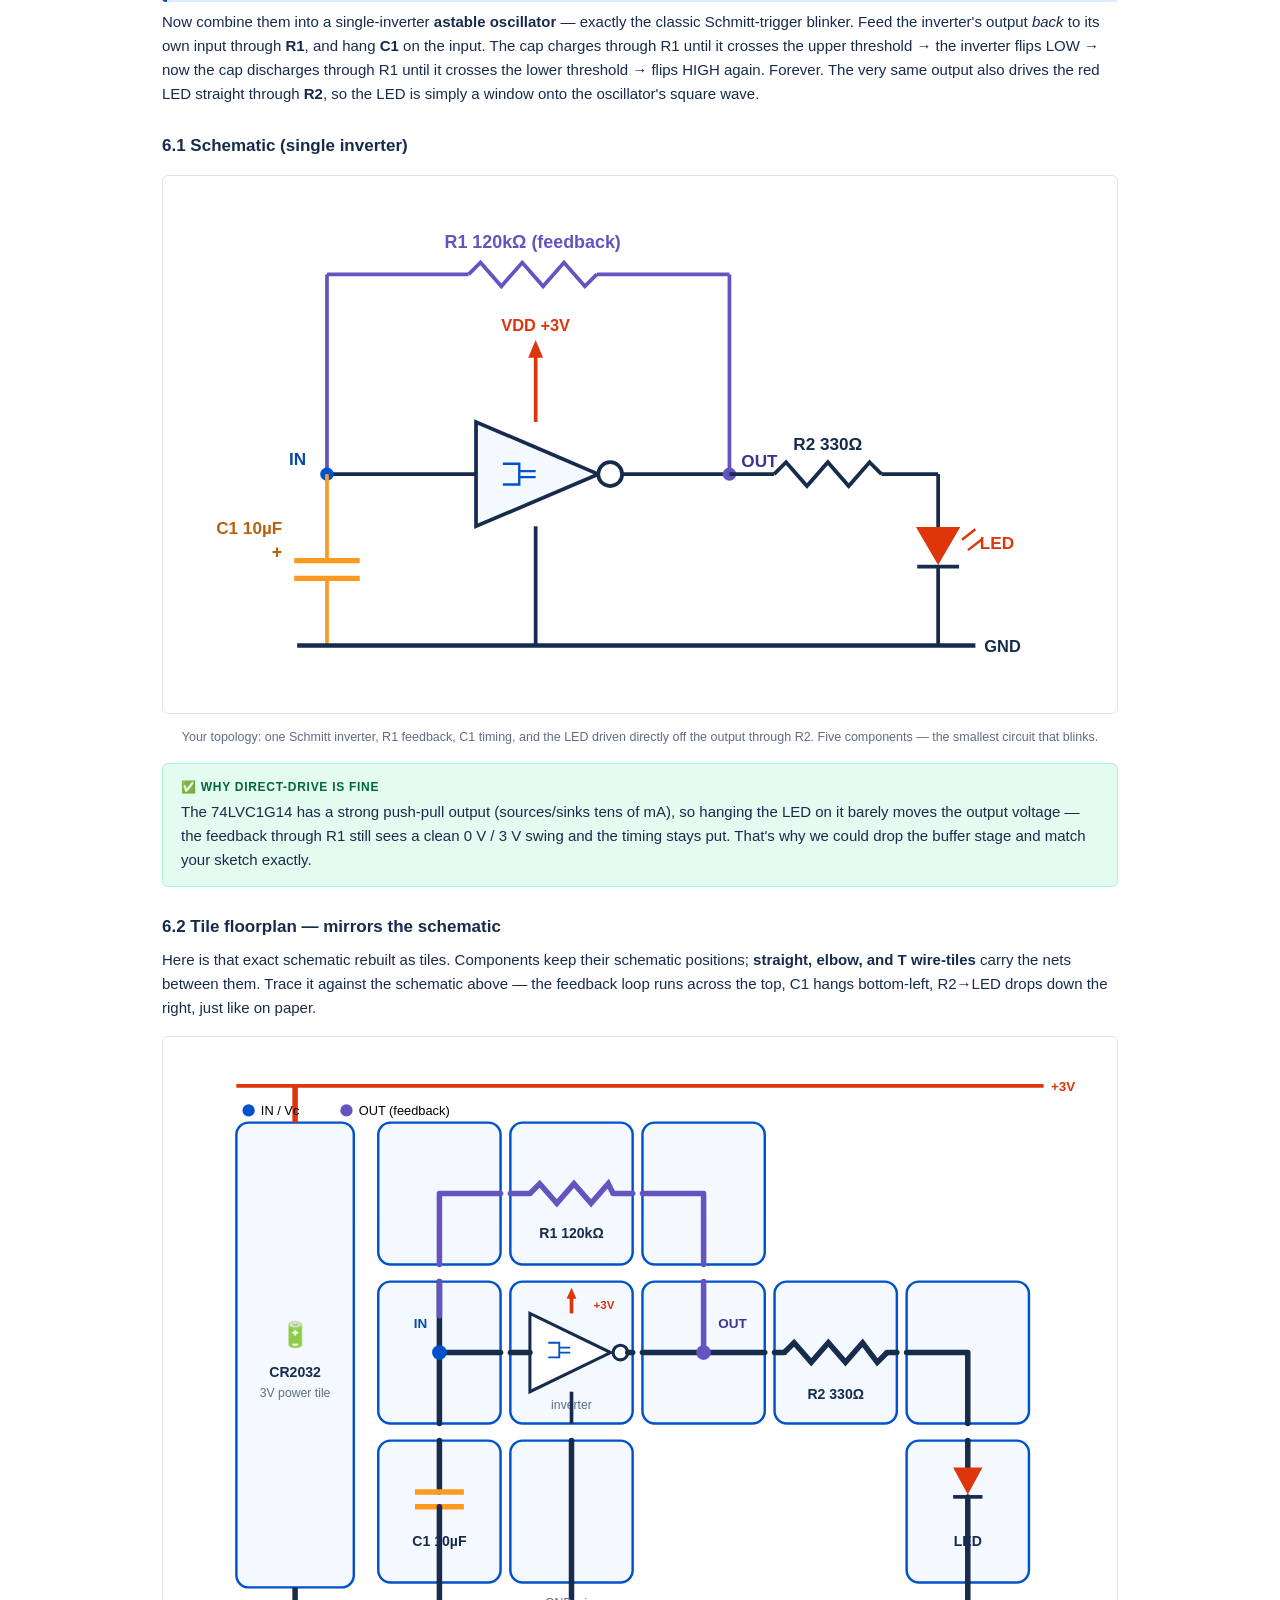
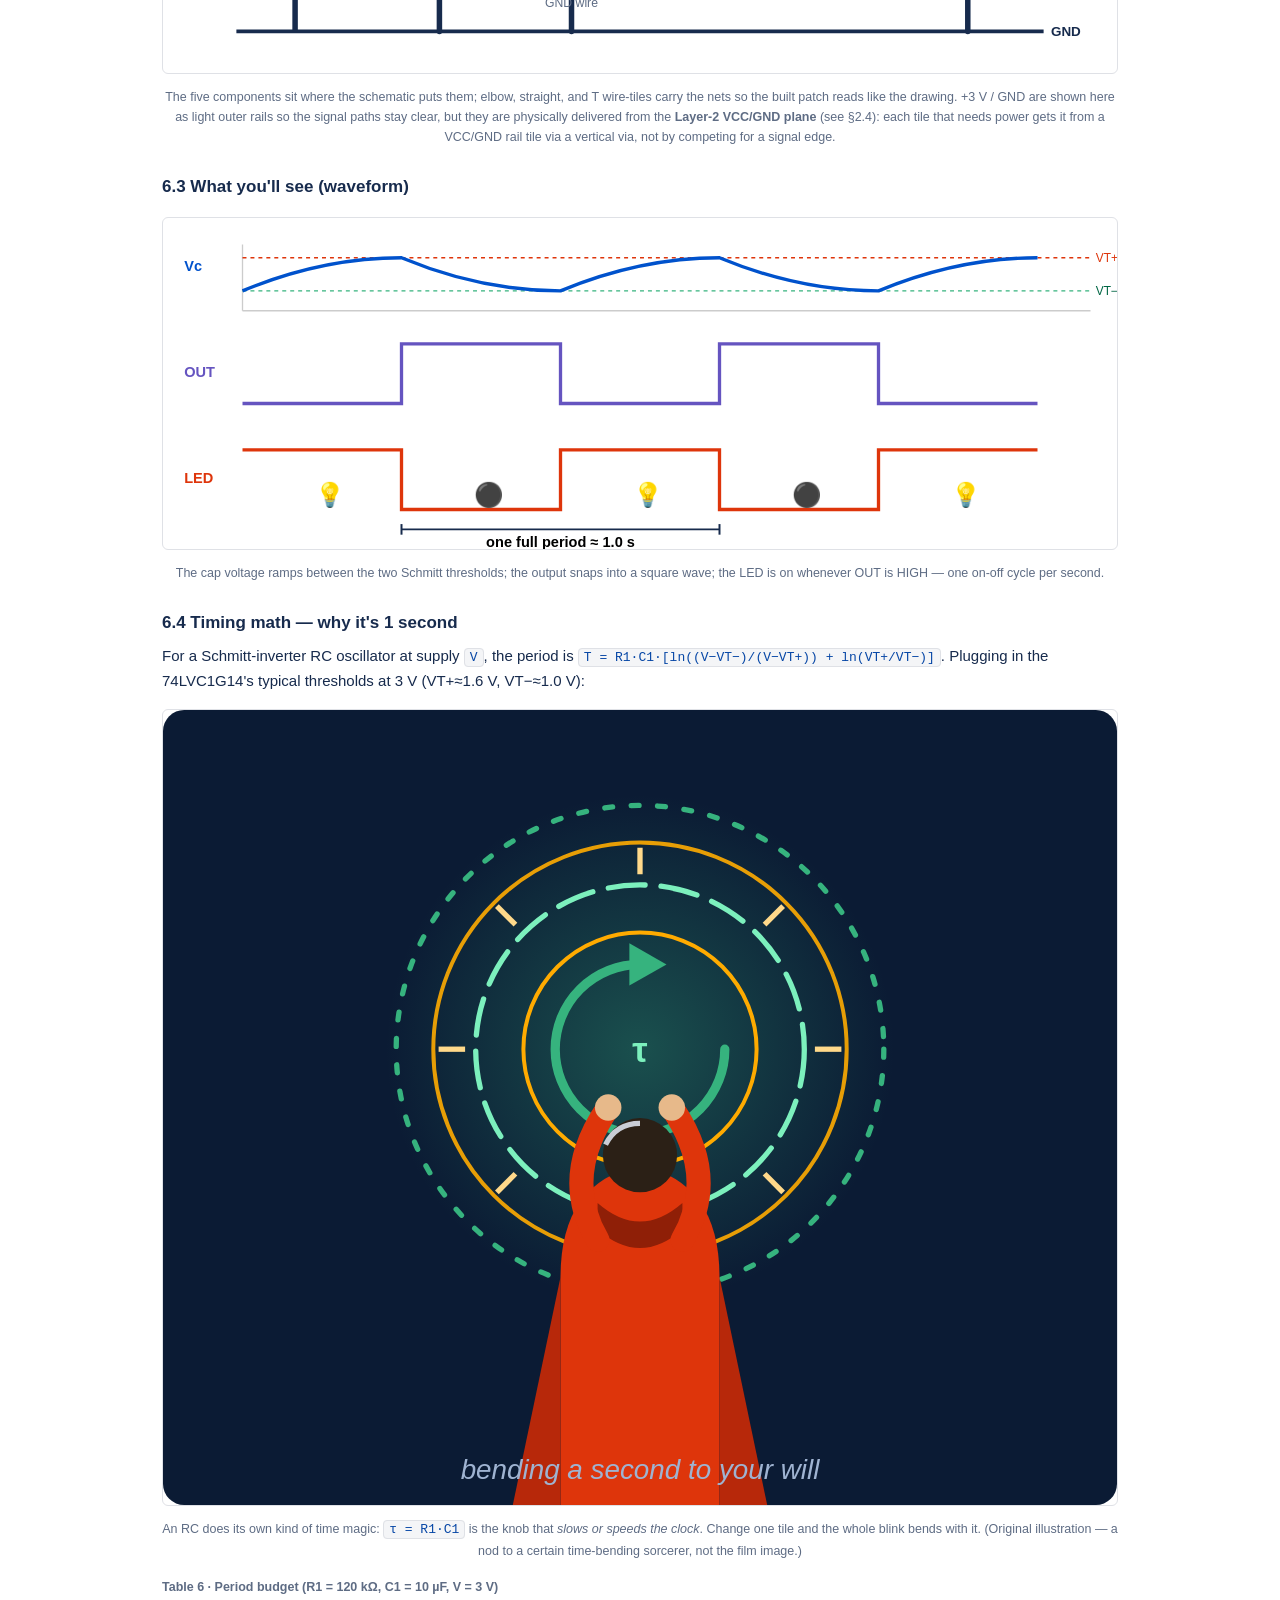
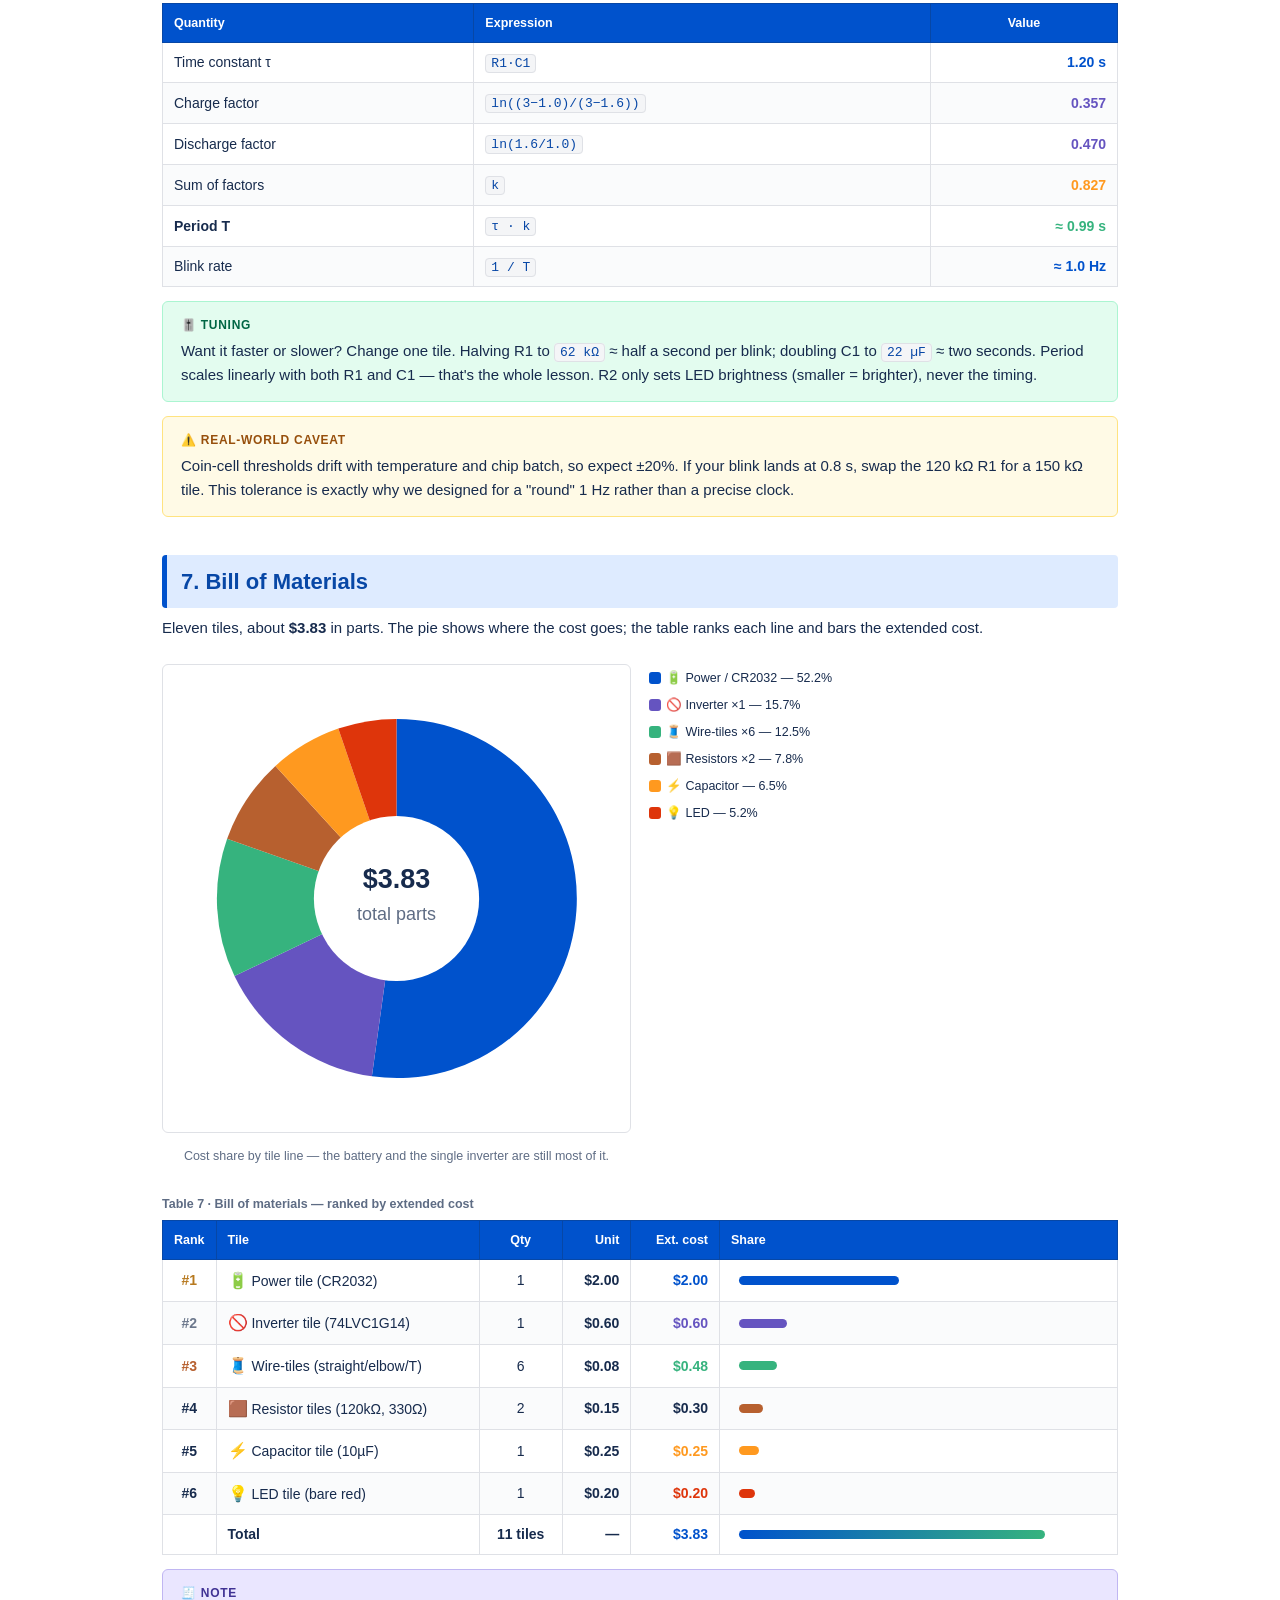
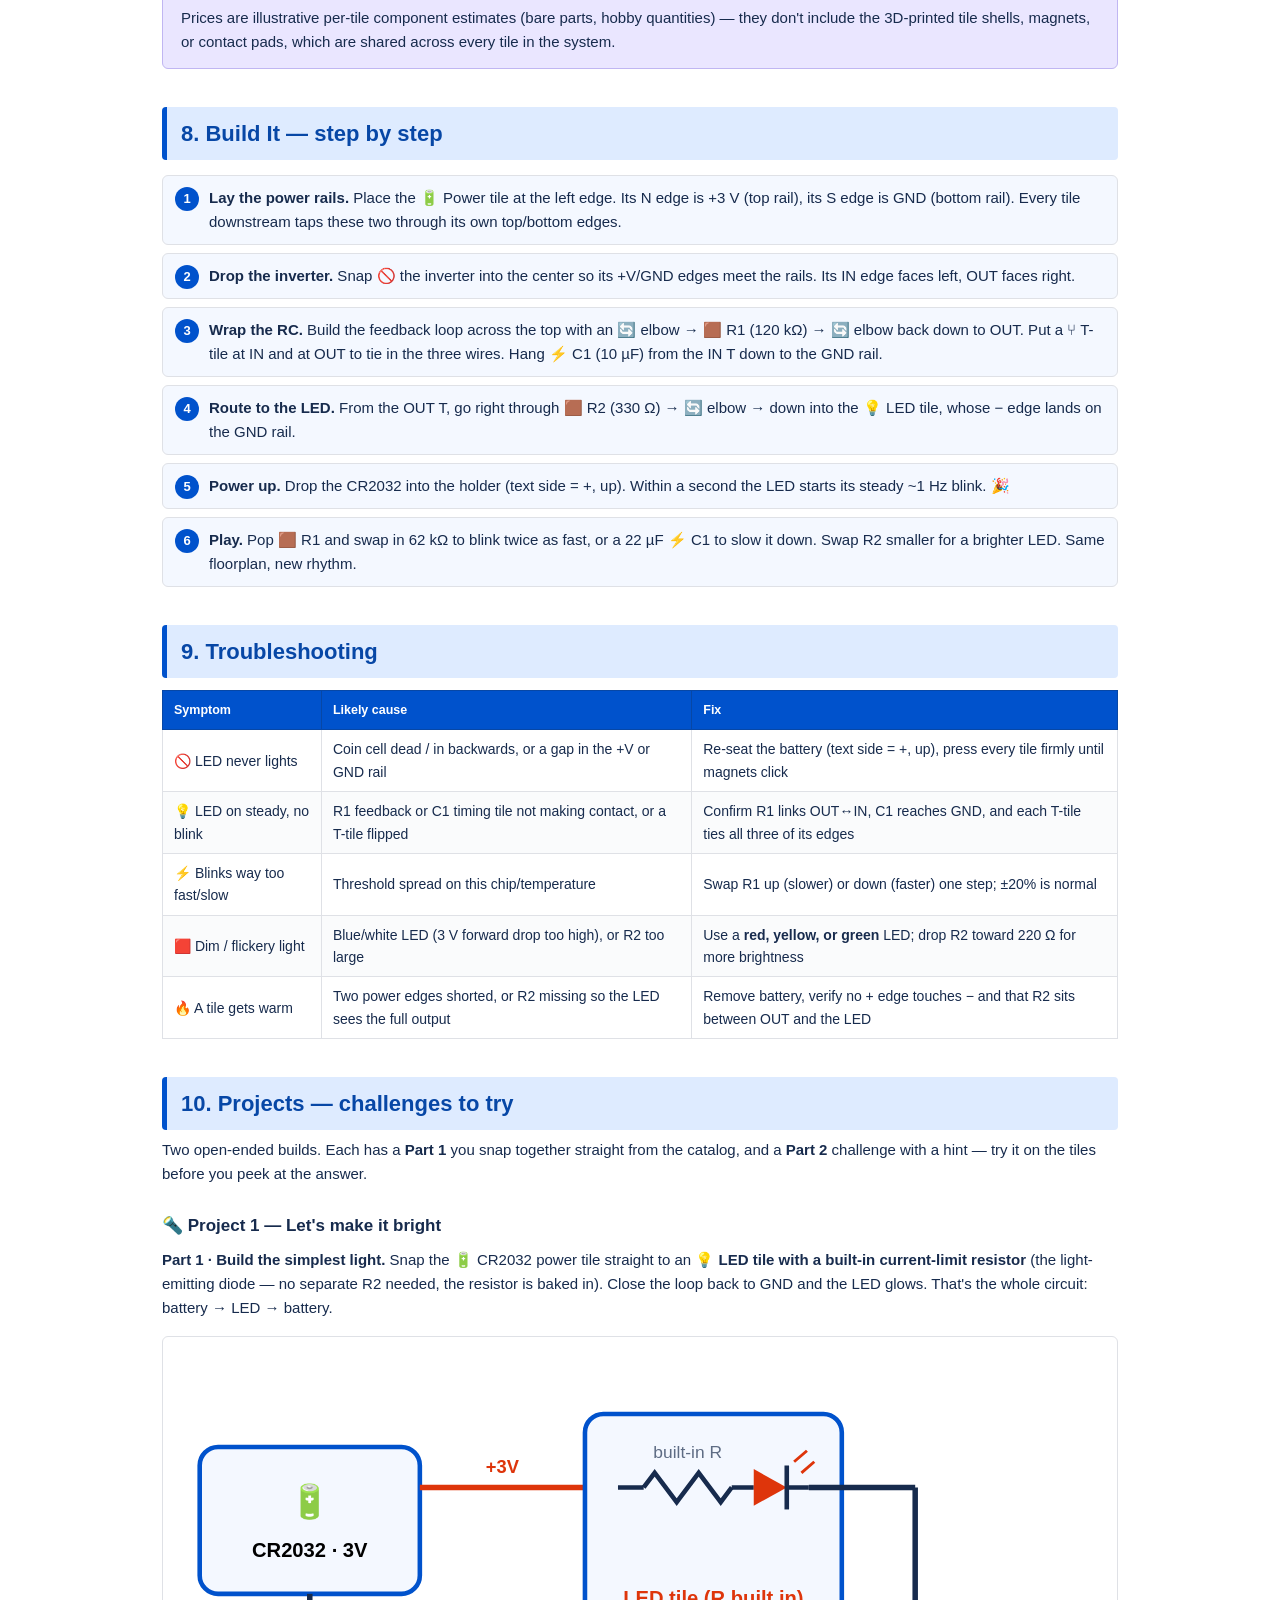
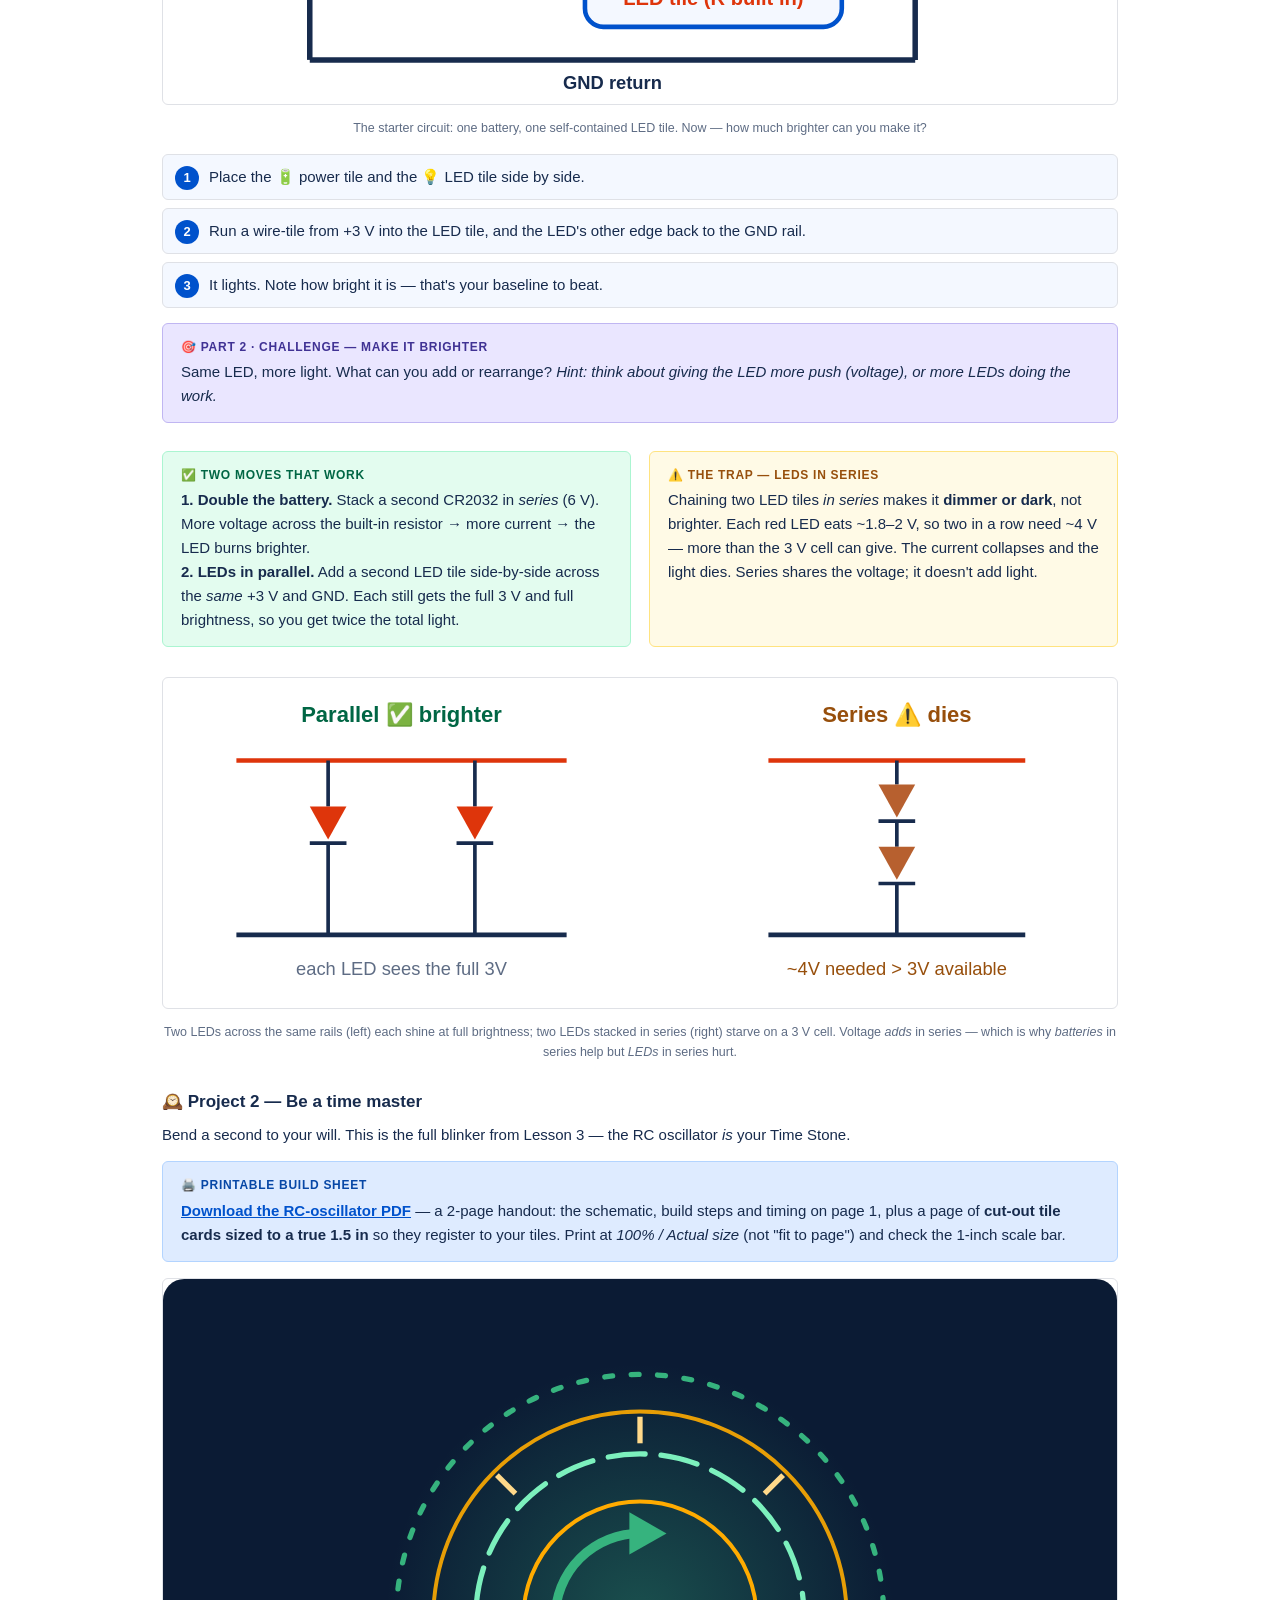
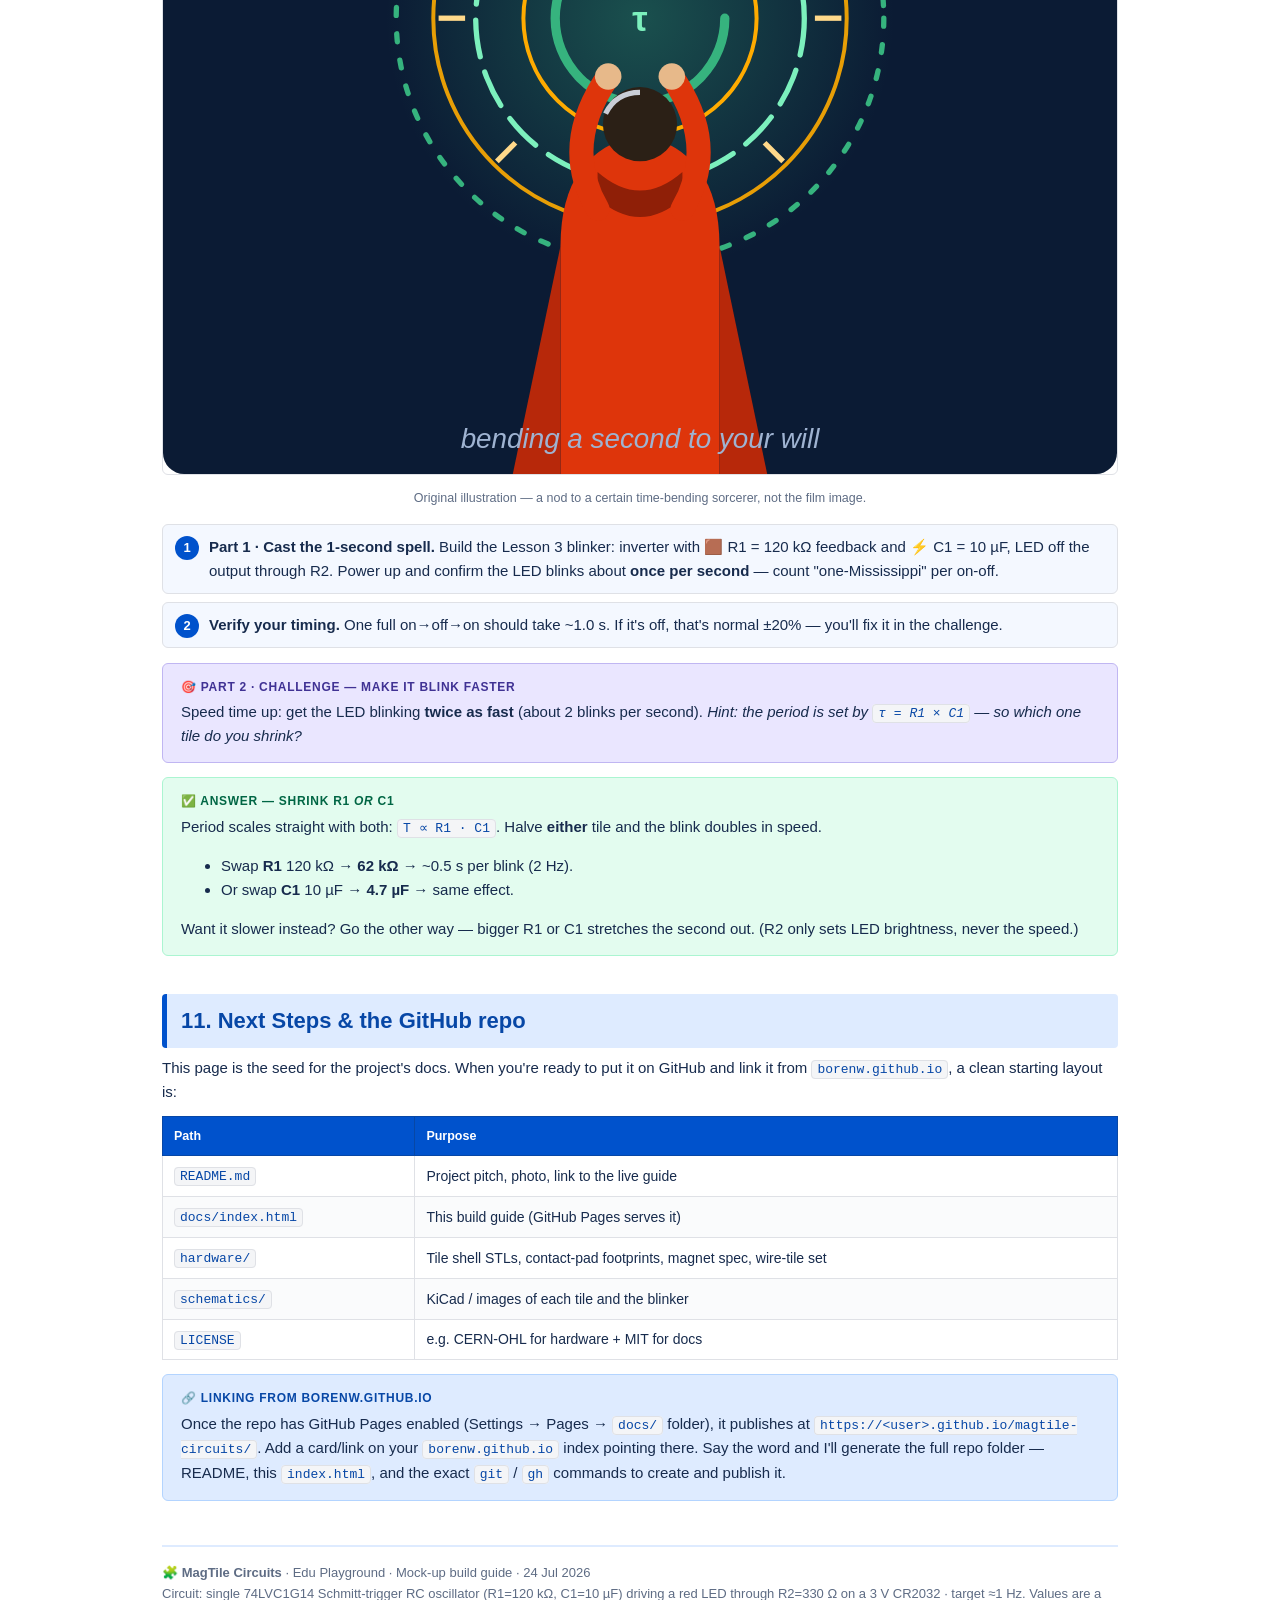
==== commit e61279e3: "Add printable RC-oscillator PDF (1.5in cut-out tiles) + Project 2 link Two-page handout: schematic/s" ====
--- a/docs/index.html
+++ b/docs/index.html
@@ -829,6 +829,7 @@
 <!-- ---------- PROJECT 2 ---------- -->
 <h3 id="proj2">🕰️ Project 2 — Be a time master</h3>
 <p>Bend a second to your will. This is the full blinker from Lesson 3 — the RC oscillator <em>is</em> your Time Stone.</p>
+<div class="panel info"><div class="lab">🖨️ Printable build sheet</div><a href="rc_oscillator_printable.pdf"><strong>Download the RC-oscillator PDF</strong></a> — a 2-page handout: the schematic, build steps and timing on page 1, plus a page of <strong>cut-out tile cards sized to a true 1.5&nbsp;in</strong> so they register to your tiles. Print at <em>100% / Actual size</em> (not "fit to page") and check the 1-inch scale bar.</div>
 <figure>
 <svg viewBox="0 0 360 300" role="img" aria-label="Stylized sorcerer casting glowing circular time-spell glyphs — original homage to a time-bending sorcerer">
   <defs>
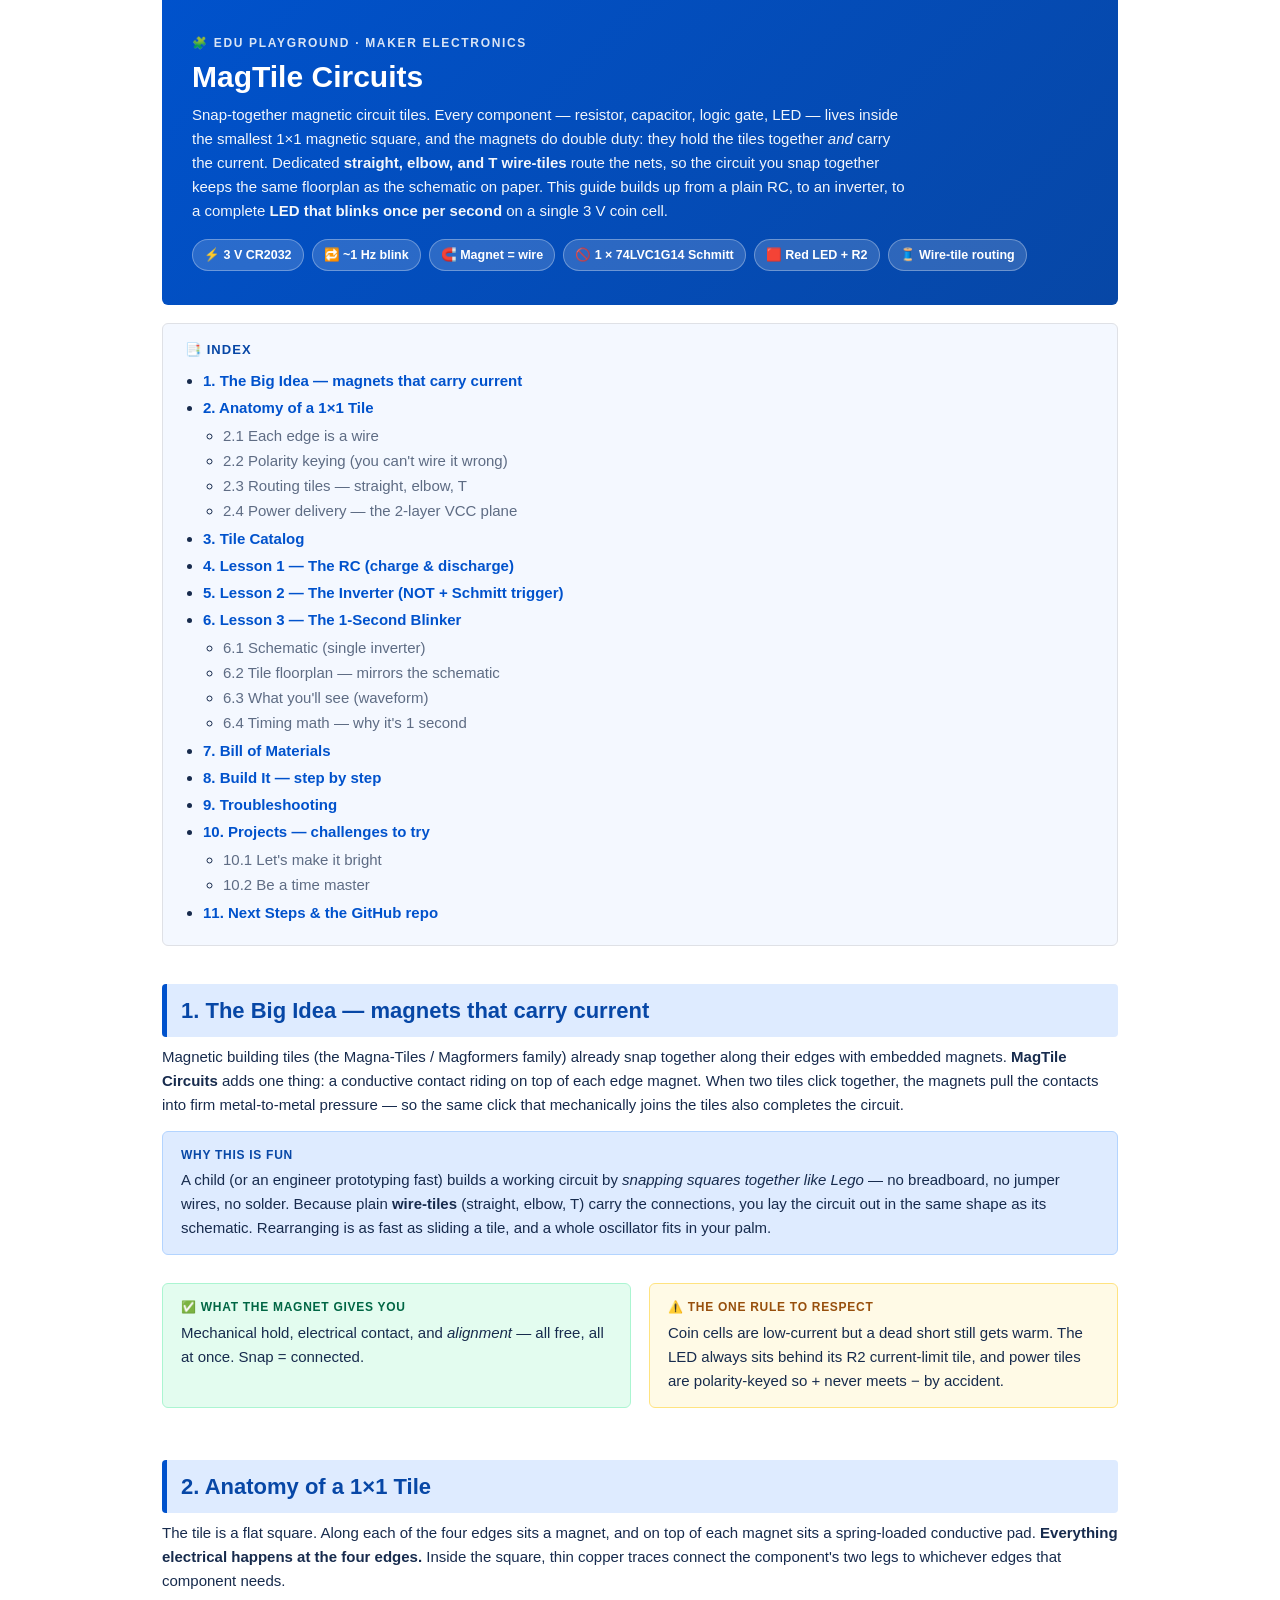
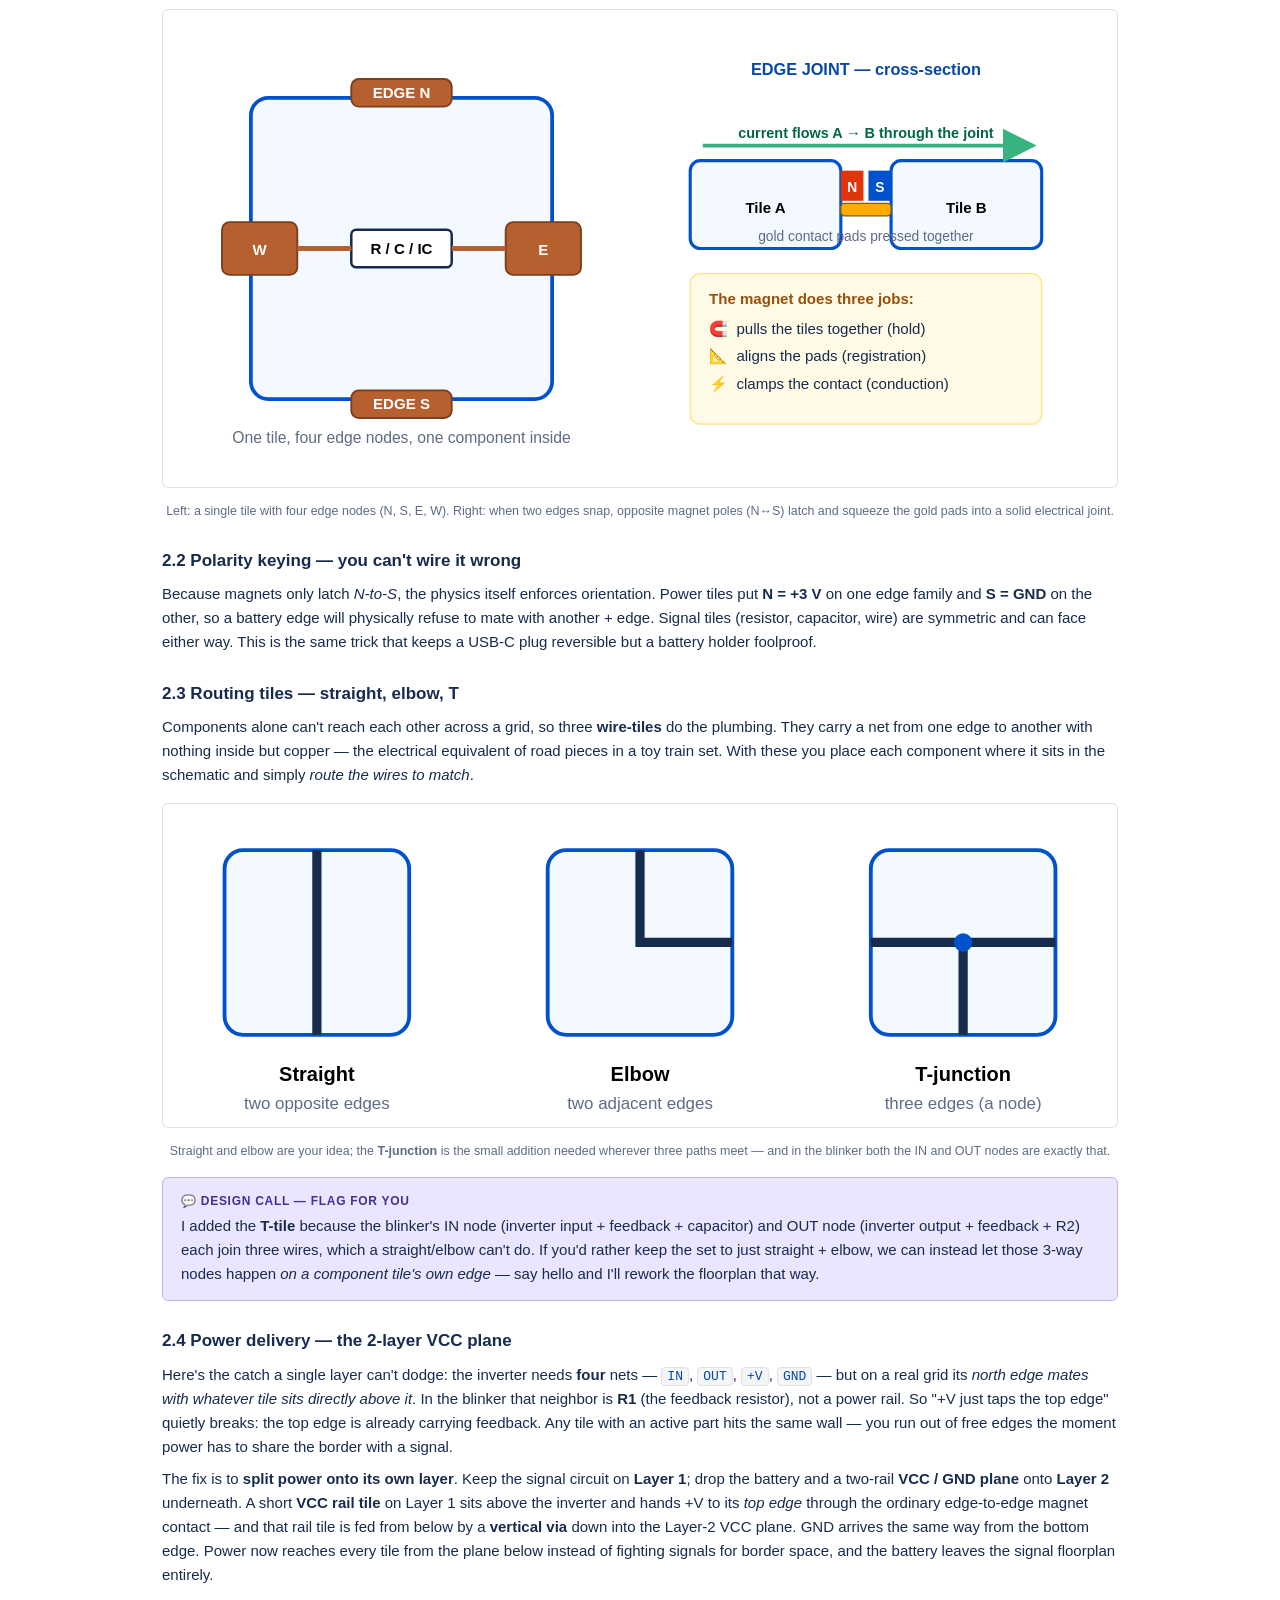
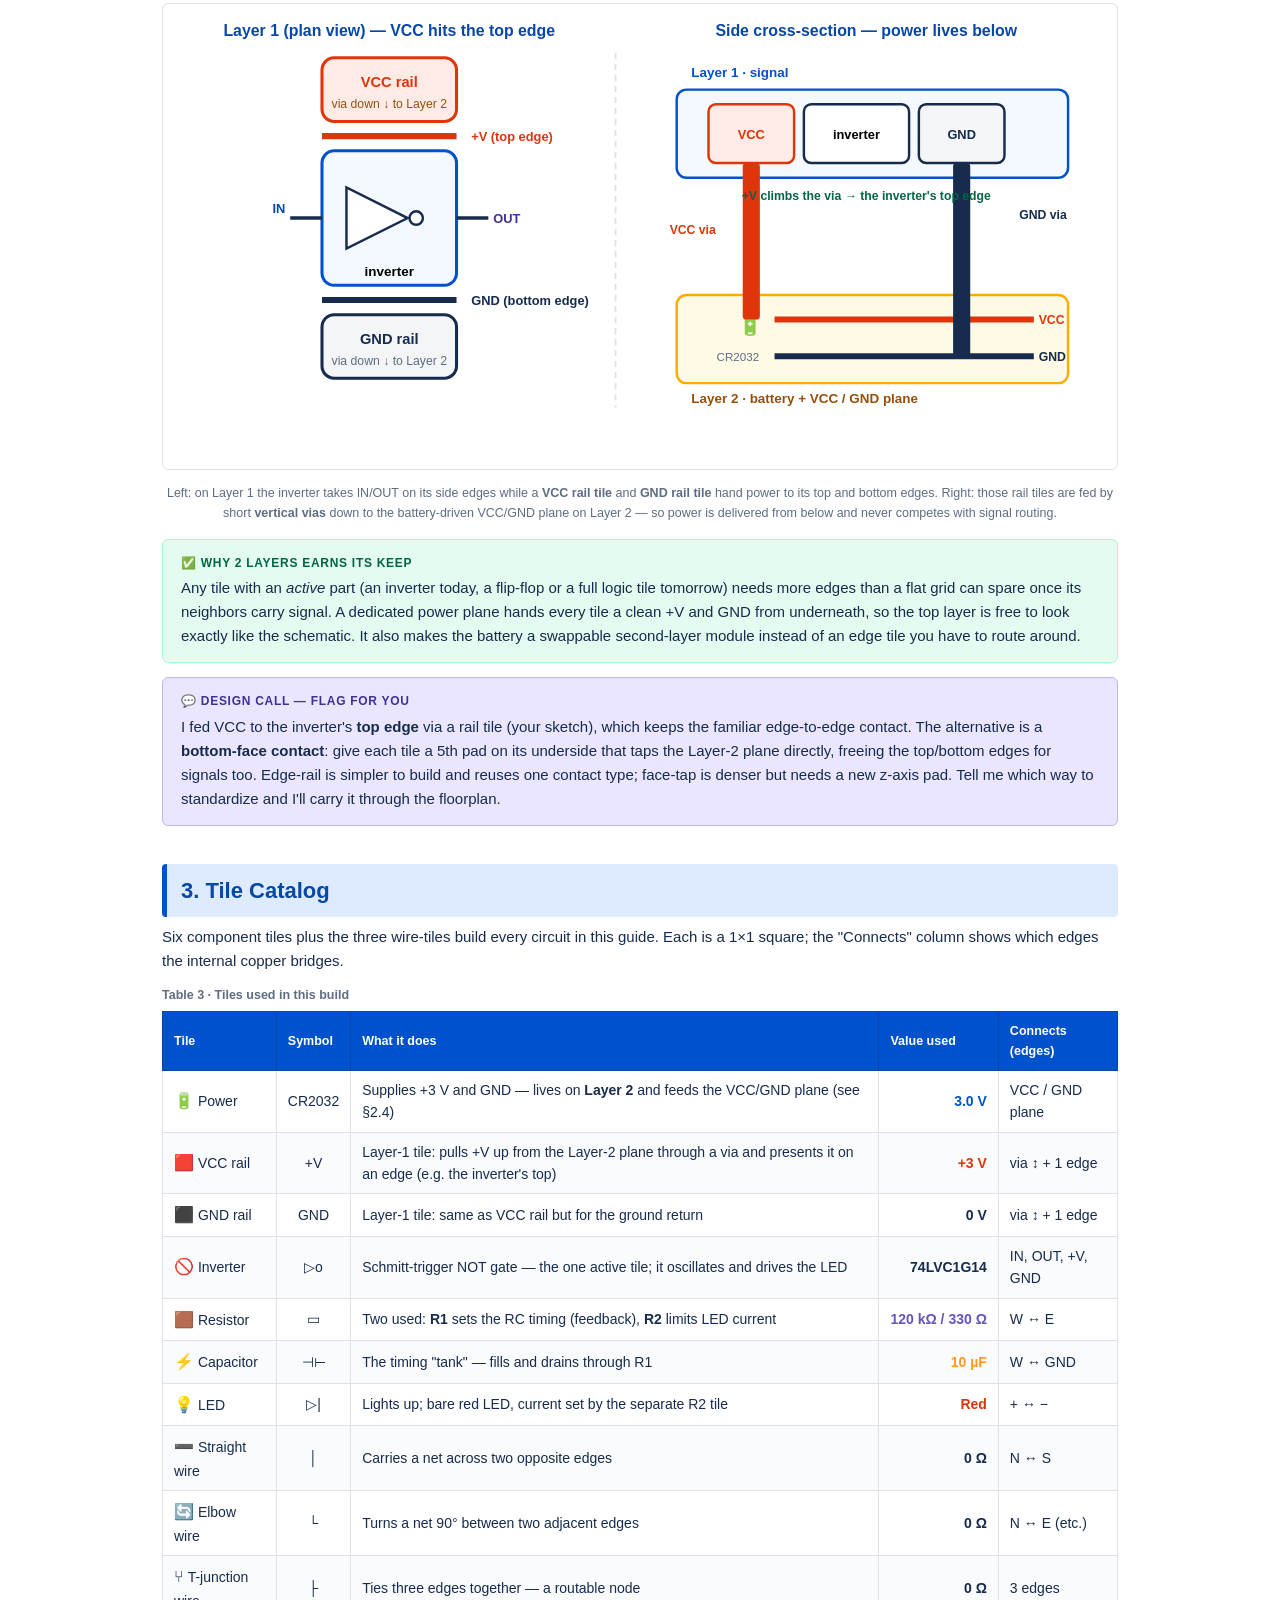
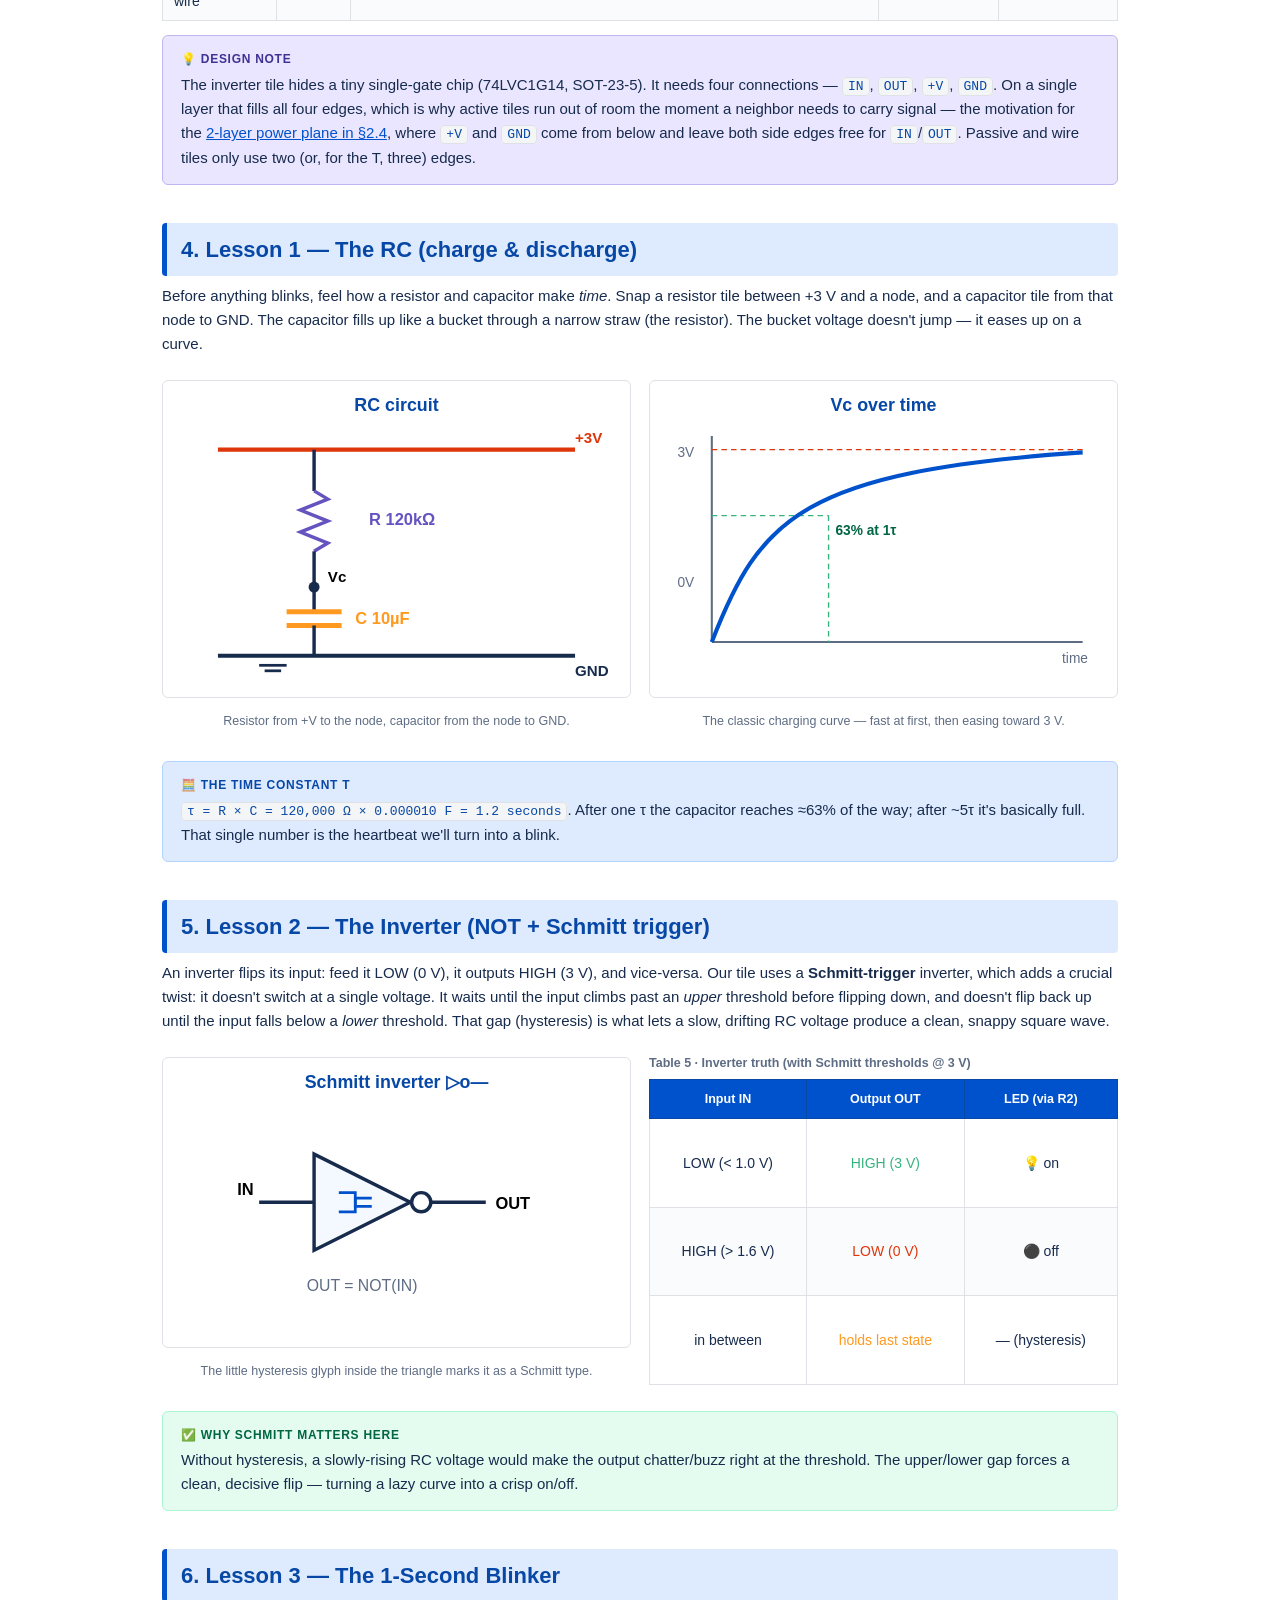
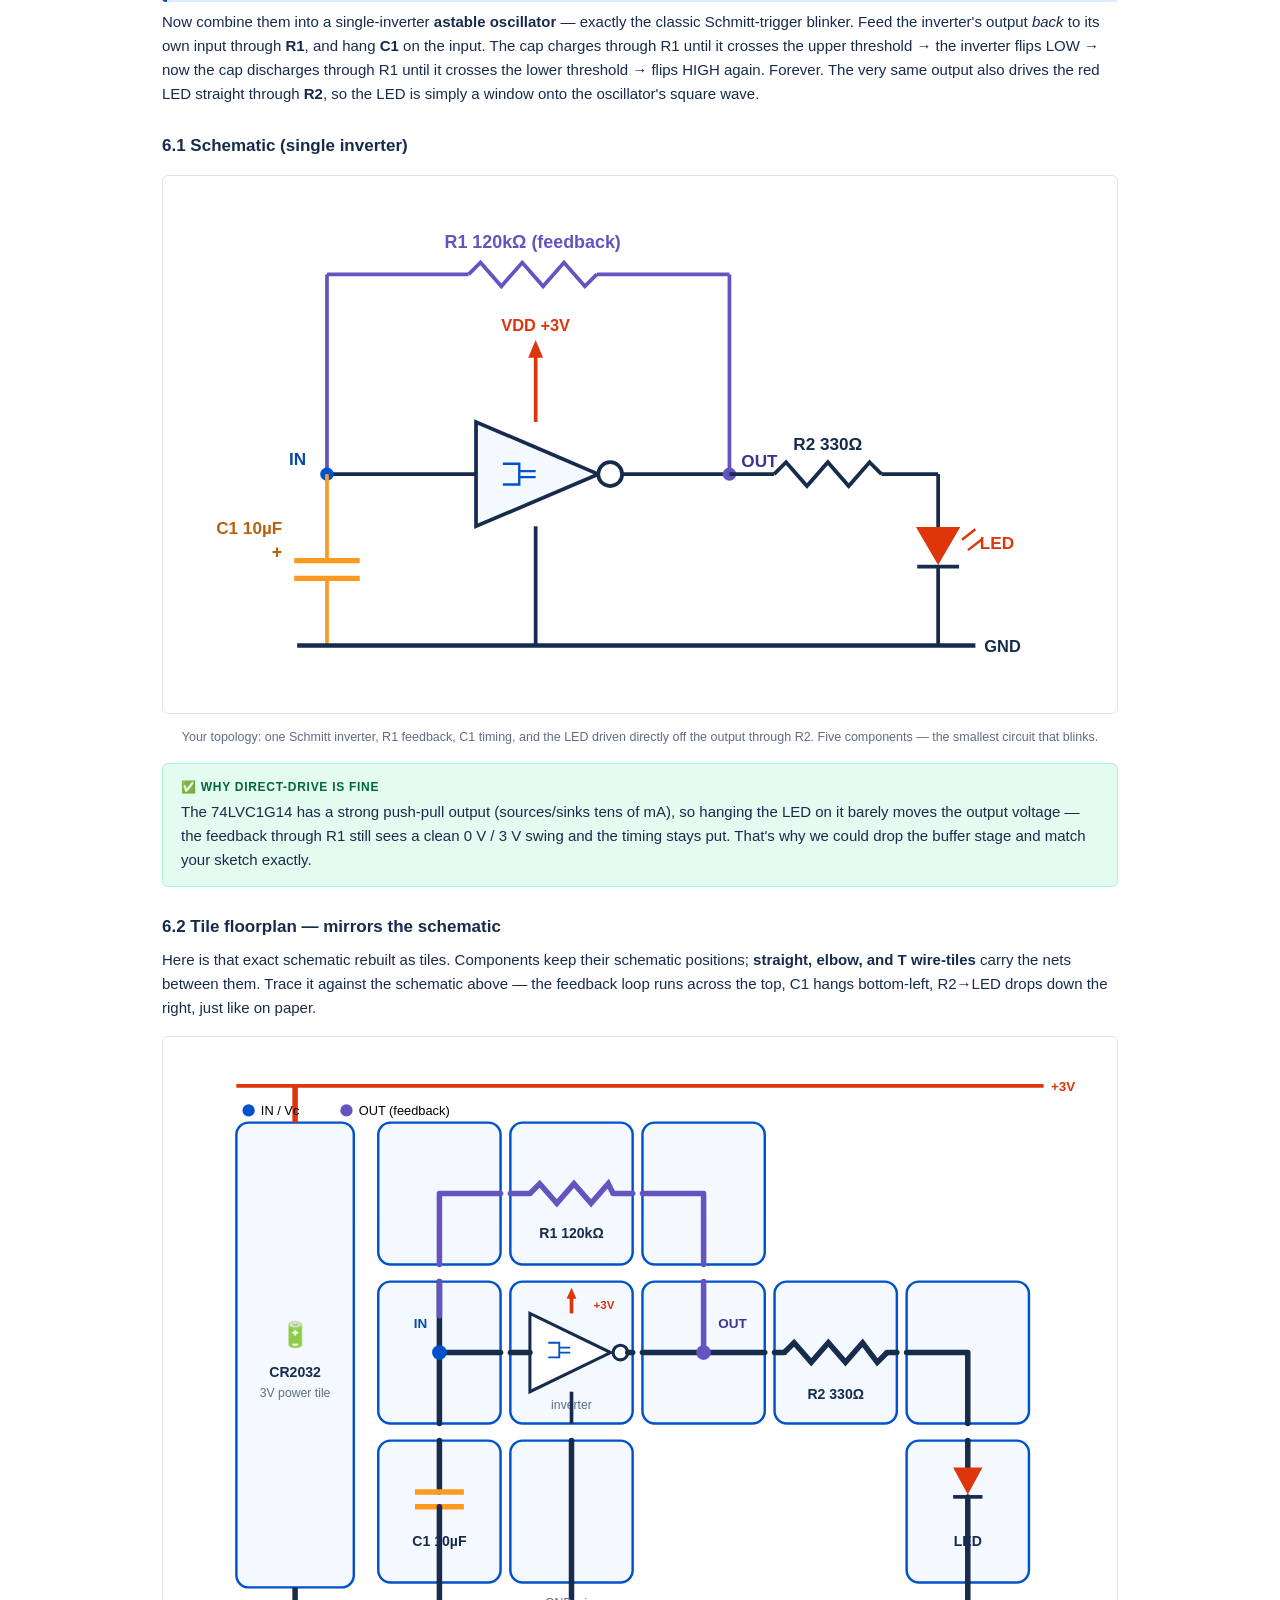
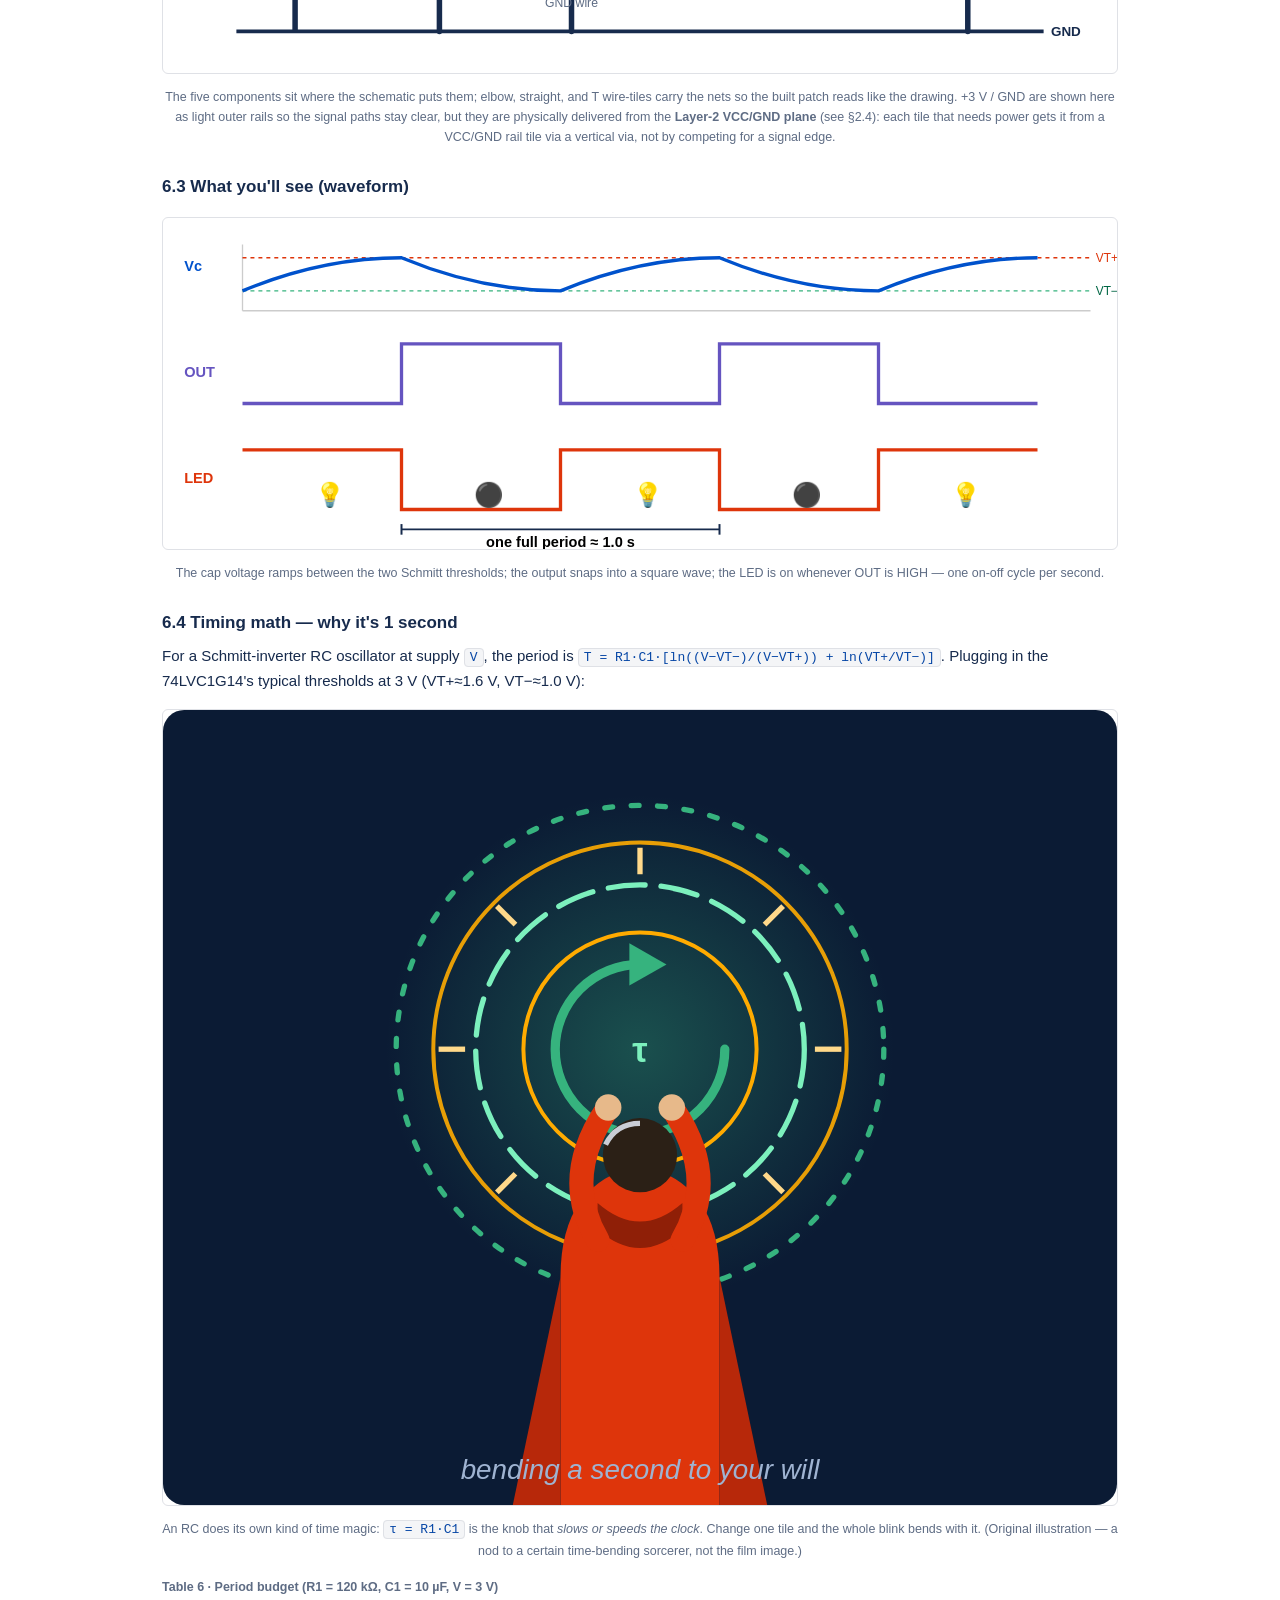
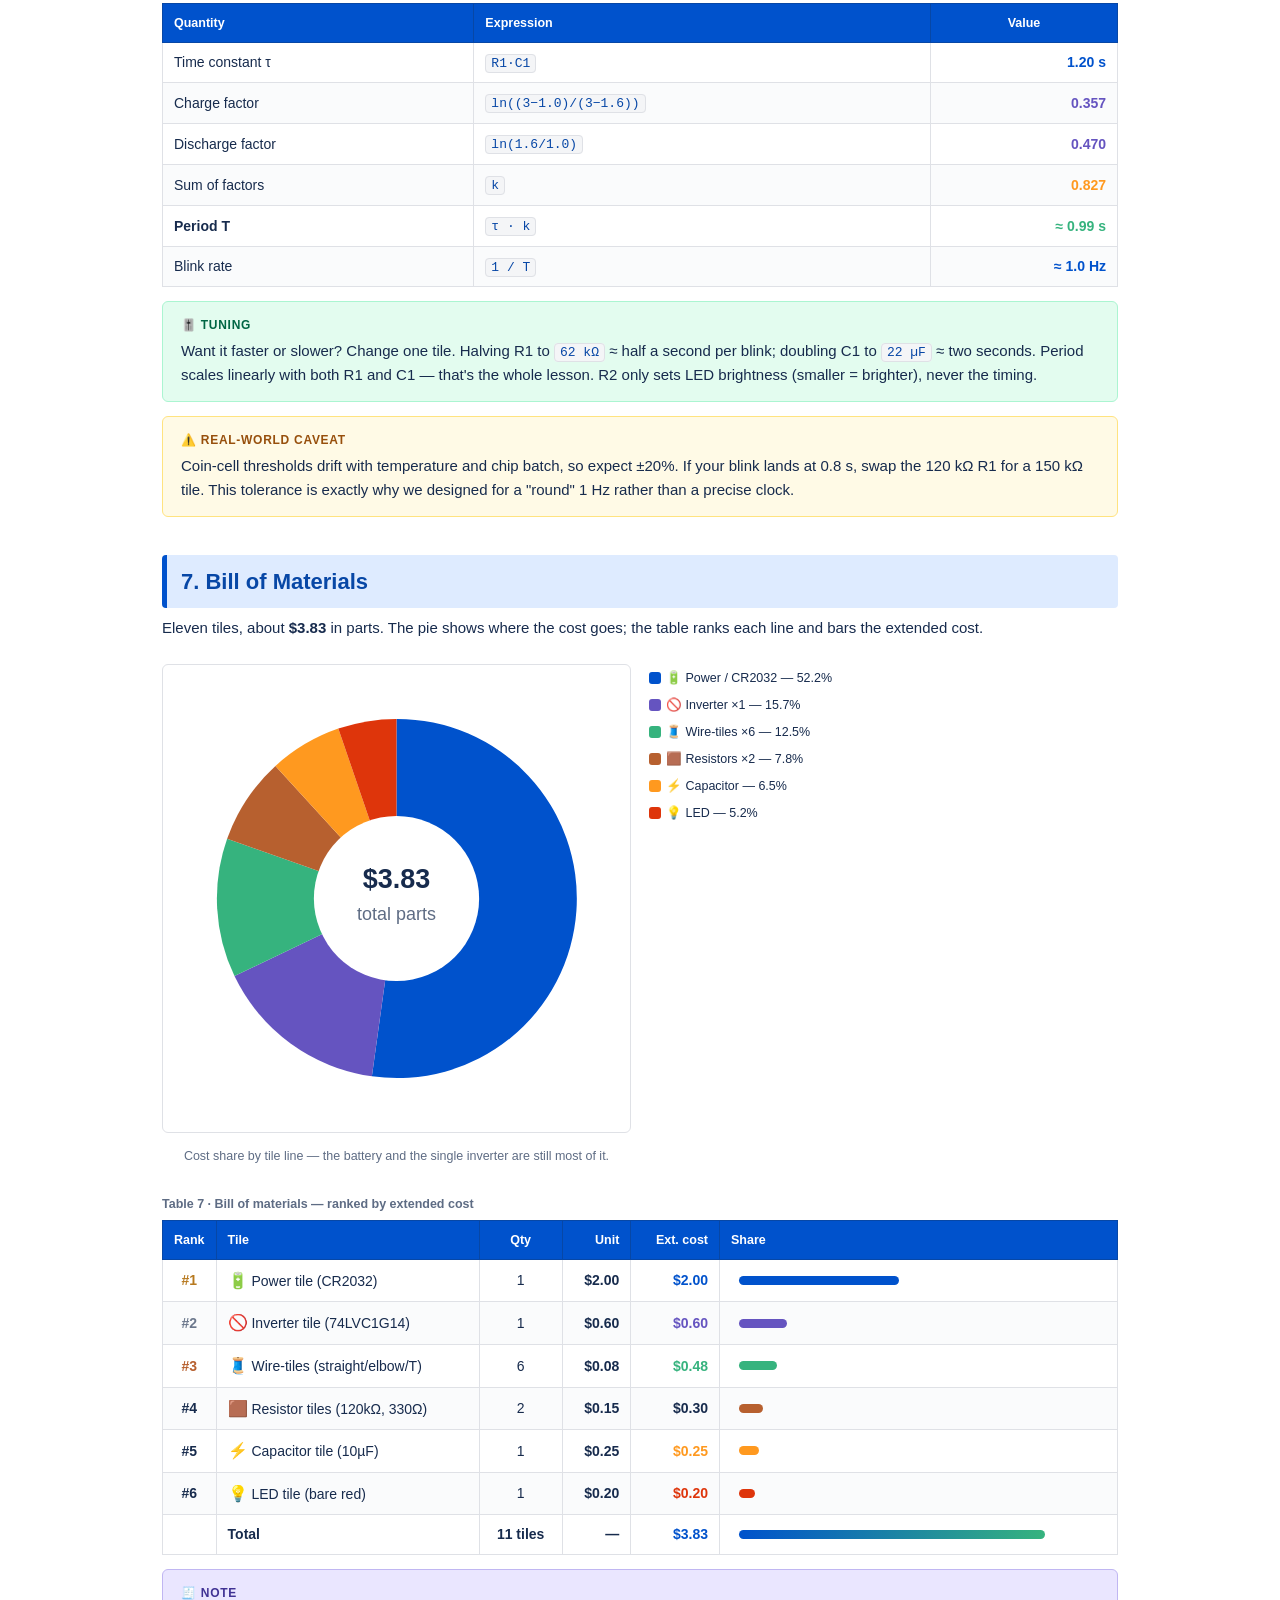
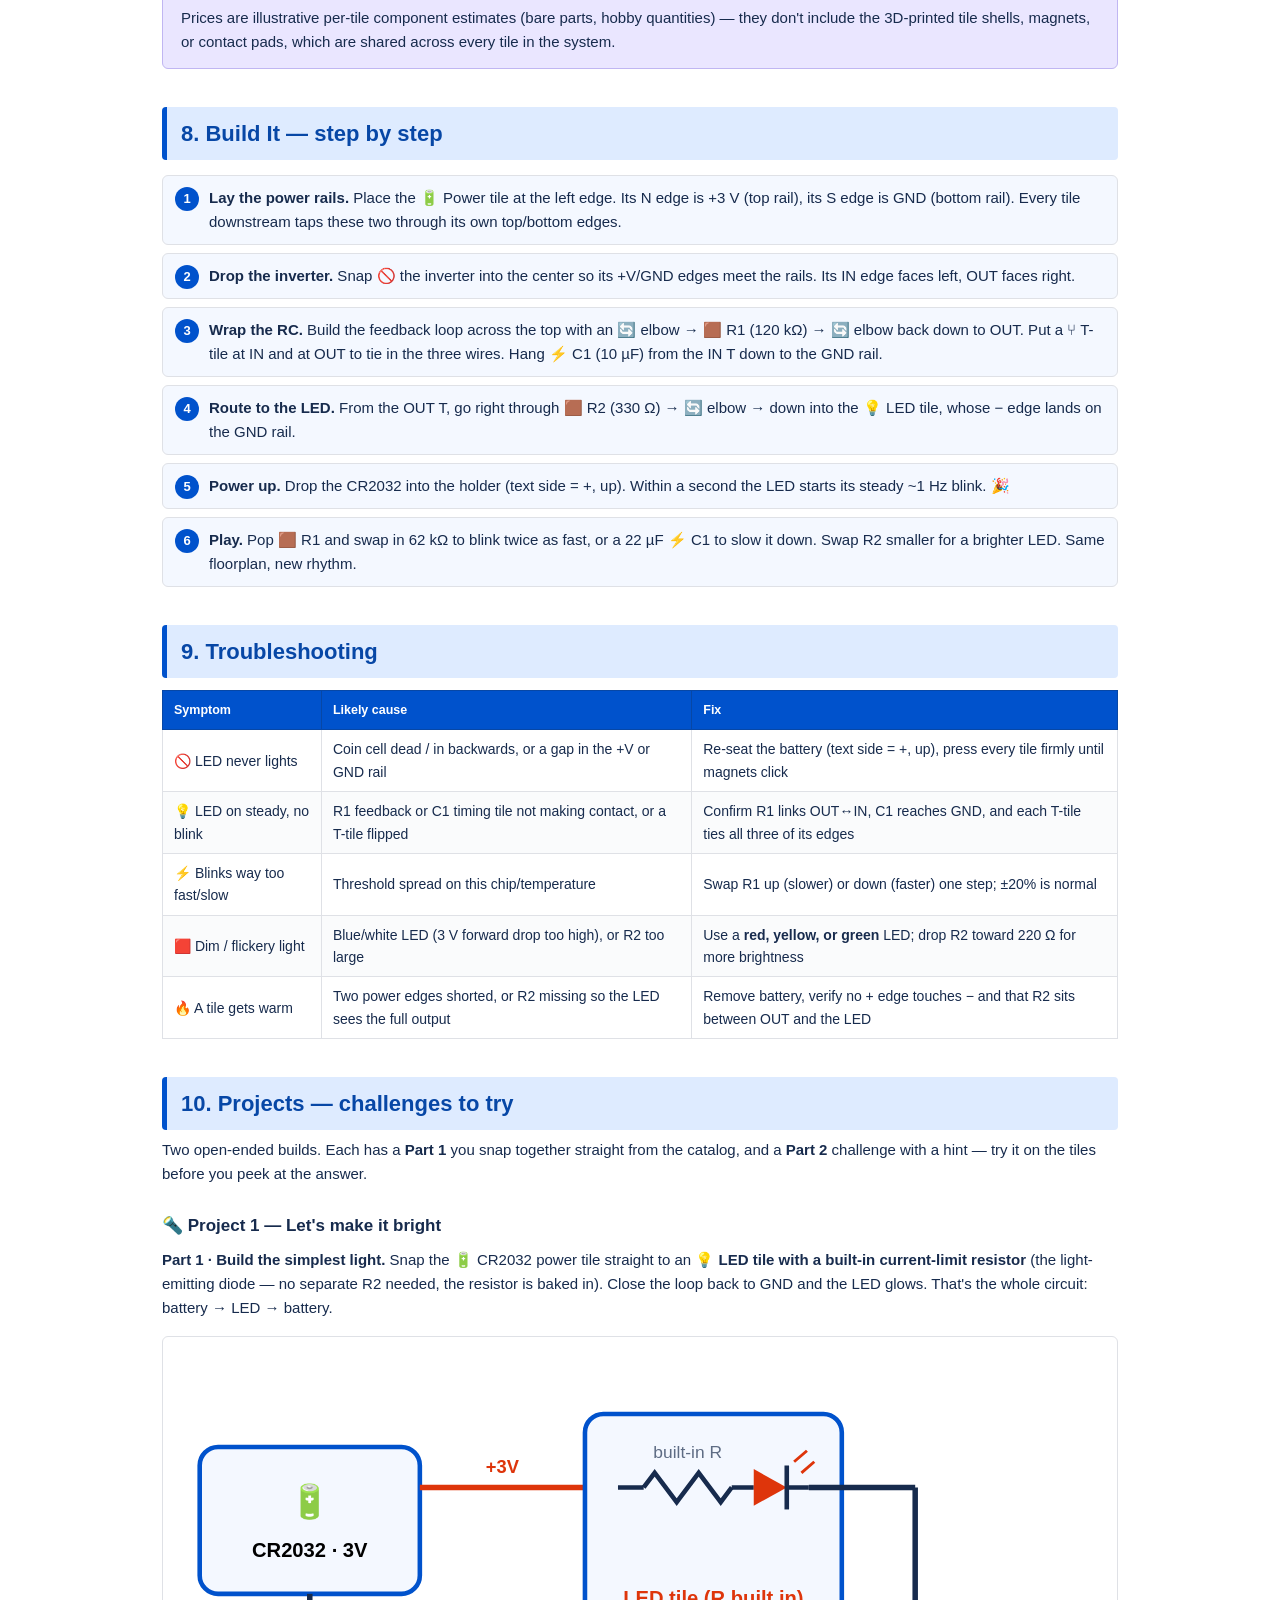
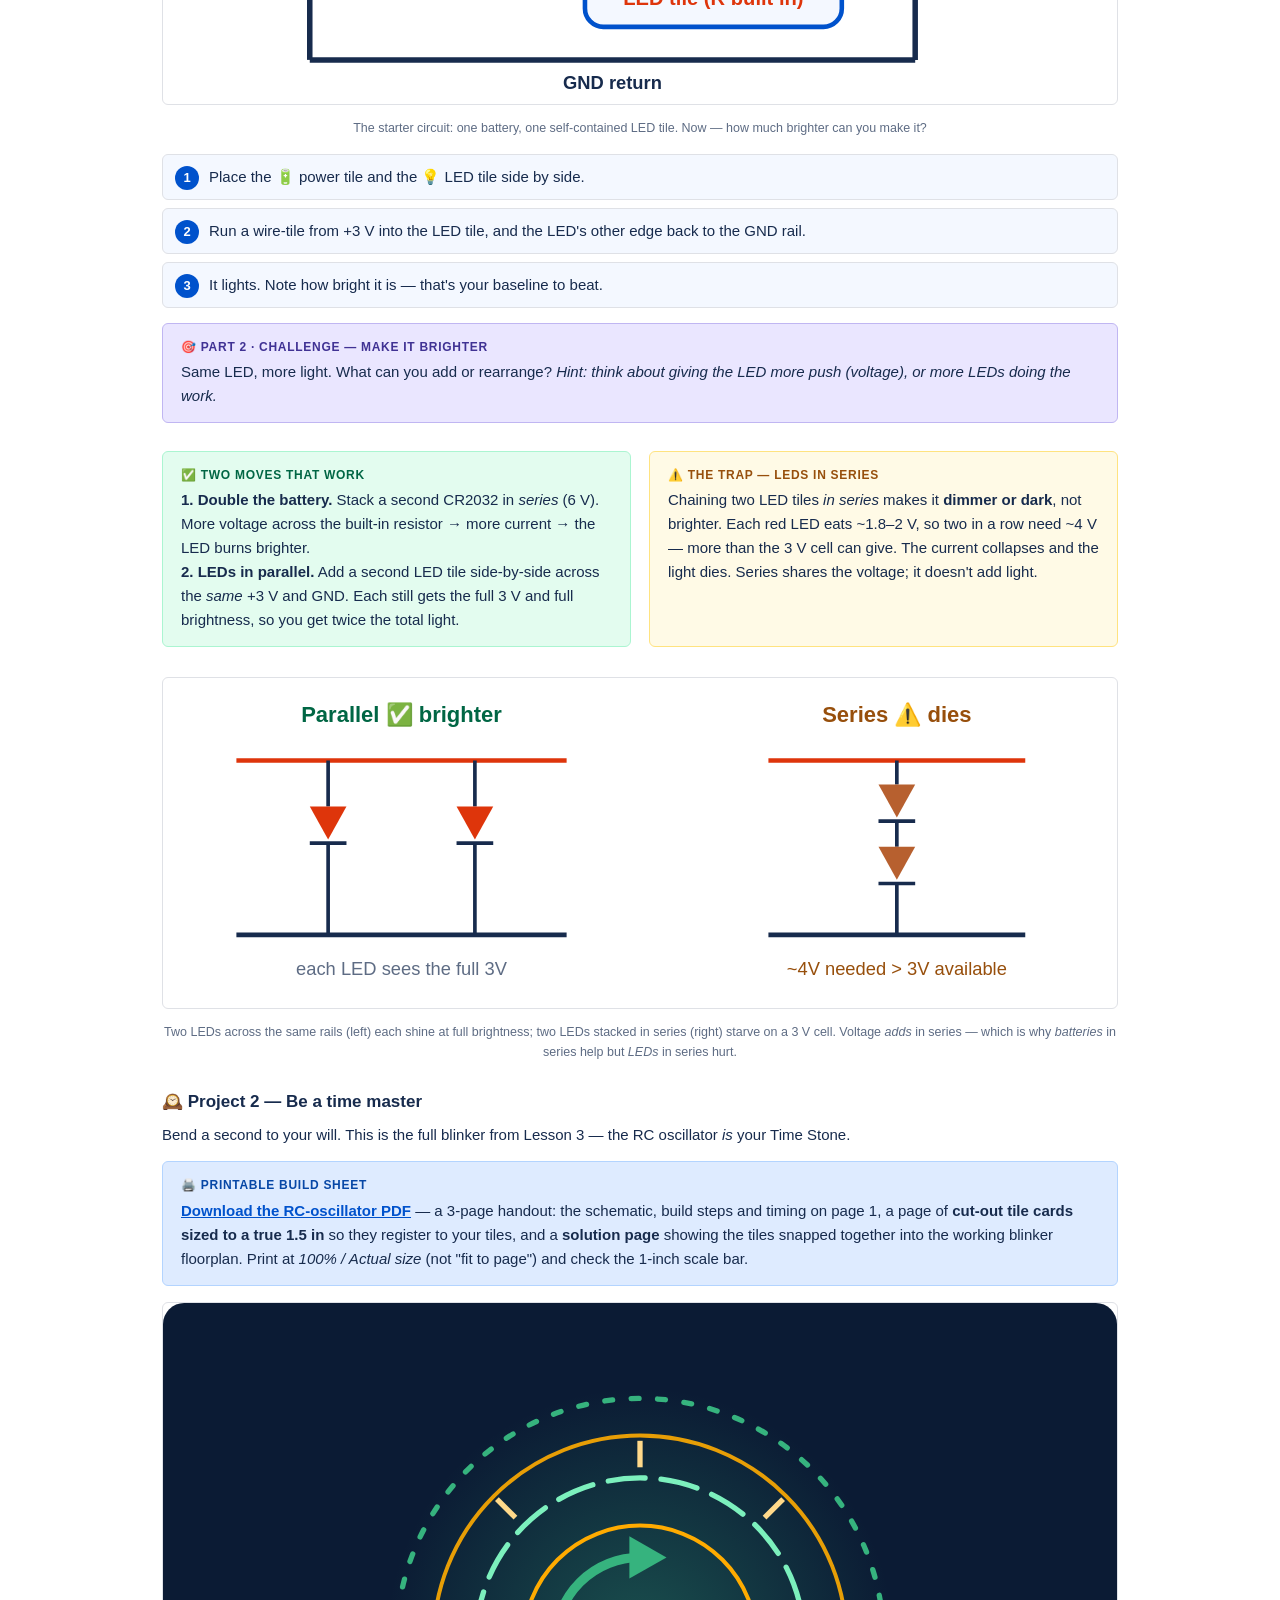
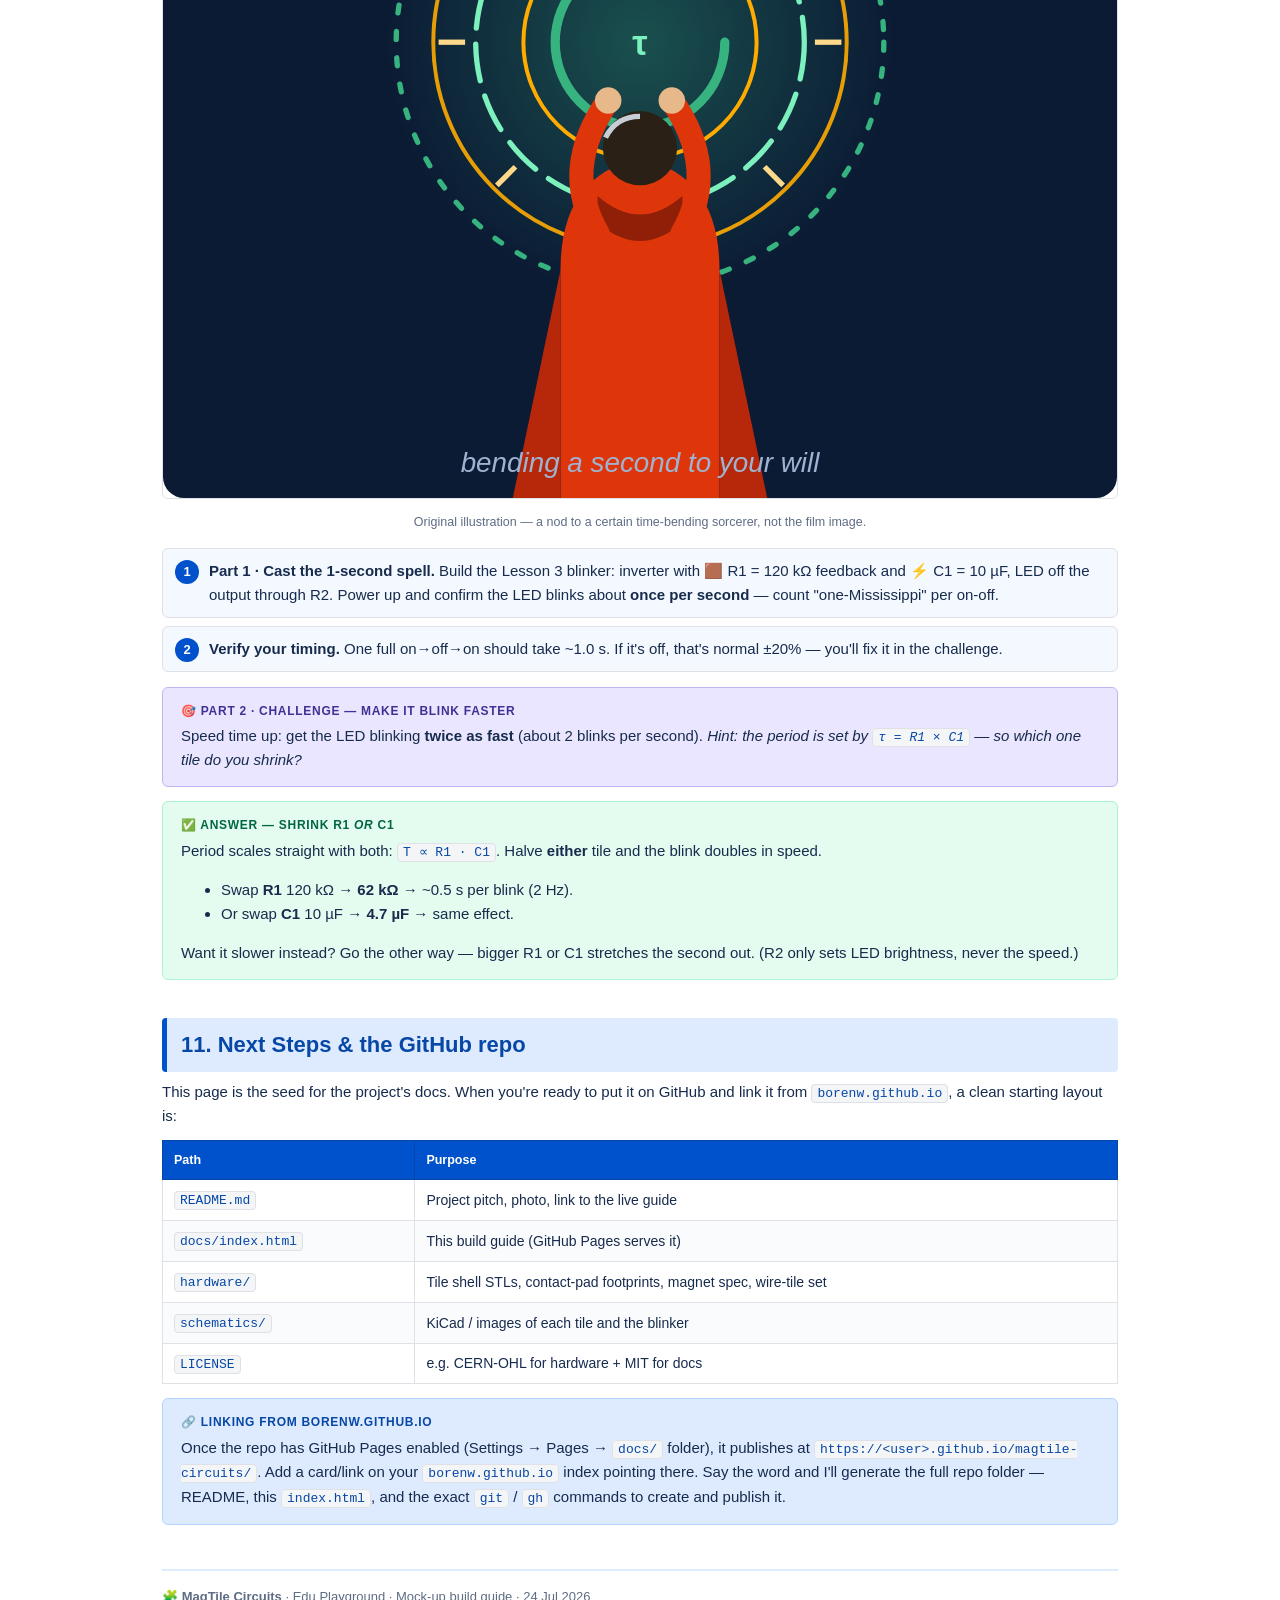
==== commit 9b294023: "Add §Solution page to printable PDF — assembled blinker floorplan Page 3 shows the 12 cut-out tiles " ====
--- a/docs/index.html
+++ b/docs/index.html
@@ -829,7 +829,7 @@
 <!-- ---------- PROJECT 2 ---------- -->
 <h3 id="proj2">🕰️ Project 2 — Be a time master</h3>
 <p>Bend a second to your will. This is the full blinker from Lesson 3 — the RC oscillator <em>is</em> your Time Stone.</p>
-<div class="panel info"><div class="lab">🖨️ Printable build sheet</div><a href="rc_oscillator_printable.pdf"><strong>Download the RC-oscillator PDF</strong></a> — a 2-page handout: the schematic, build steps and timing on page 1, plus a page of <strong>cut-out tile cards sized to a true 1.5&nbsp;in</strong> so they register to your tiles. Print at <em>100% / Actual size</em> (not "fit to page") and check the 1-inch scale bar.</div>
+<div class="panel info"><div class="lab">🖨️ Printable build sheet</div><a href="rc_oscillator_printable.pdf"><strong>Download the RC-oscillator PDF</strong></a> — a 3-page handout: the schematic, build steps and timing on page 1, a page of <strong>cut-out tile cards sized to a true 1.5&nbsp;in</strong> so they register to your tiles, and a <strong>solution page</strong> showing the tiles snapped together into the working blinker floorplan. Print at <em>100% / Actual size</em> (not "fit to page") and check the 1-inch scale bar.</div>
 <figure>
 <svg viewBox="0 0 360 300" role="img" aria-label="Stylized sorcerer casting glowing circular time-spell glyphs — original homage to a time-bending sorcerer">
   <defs>
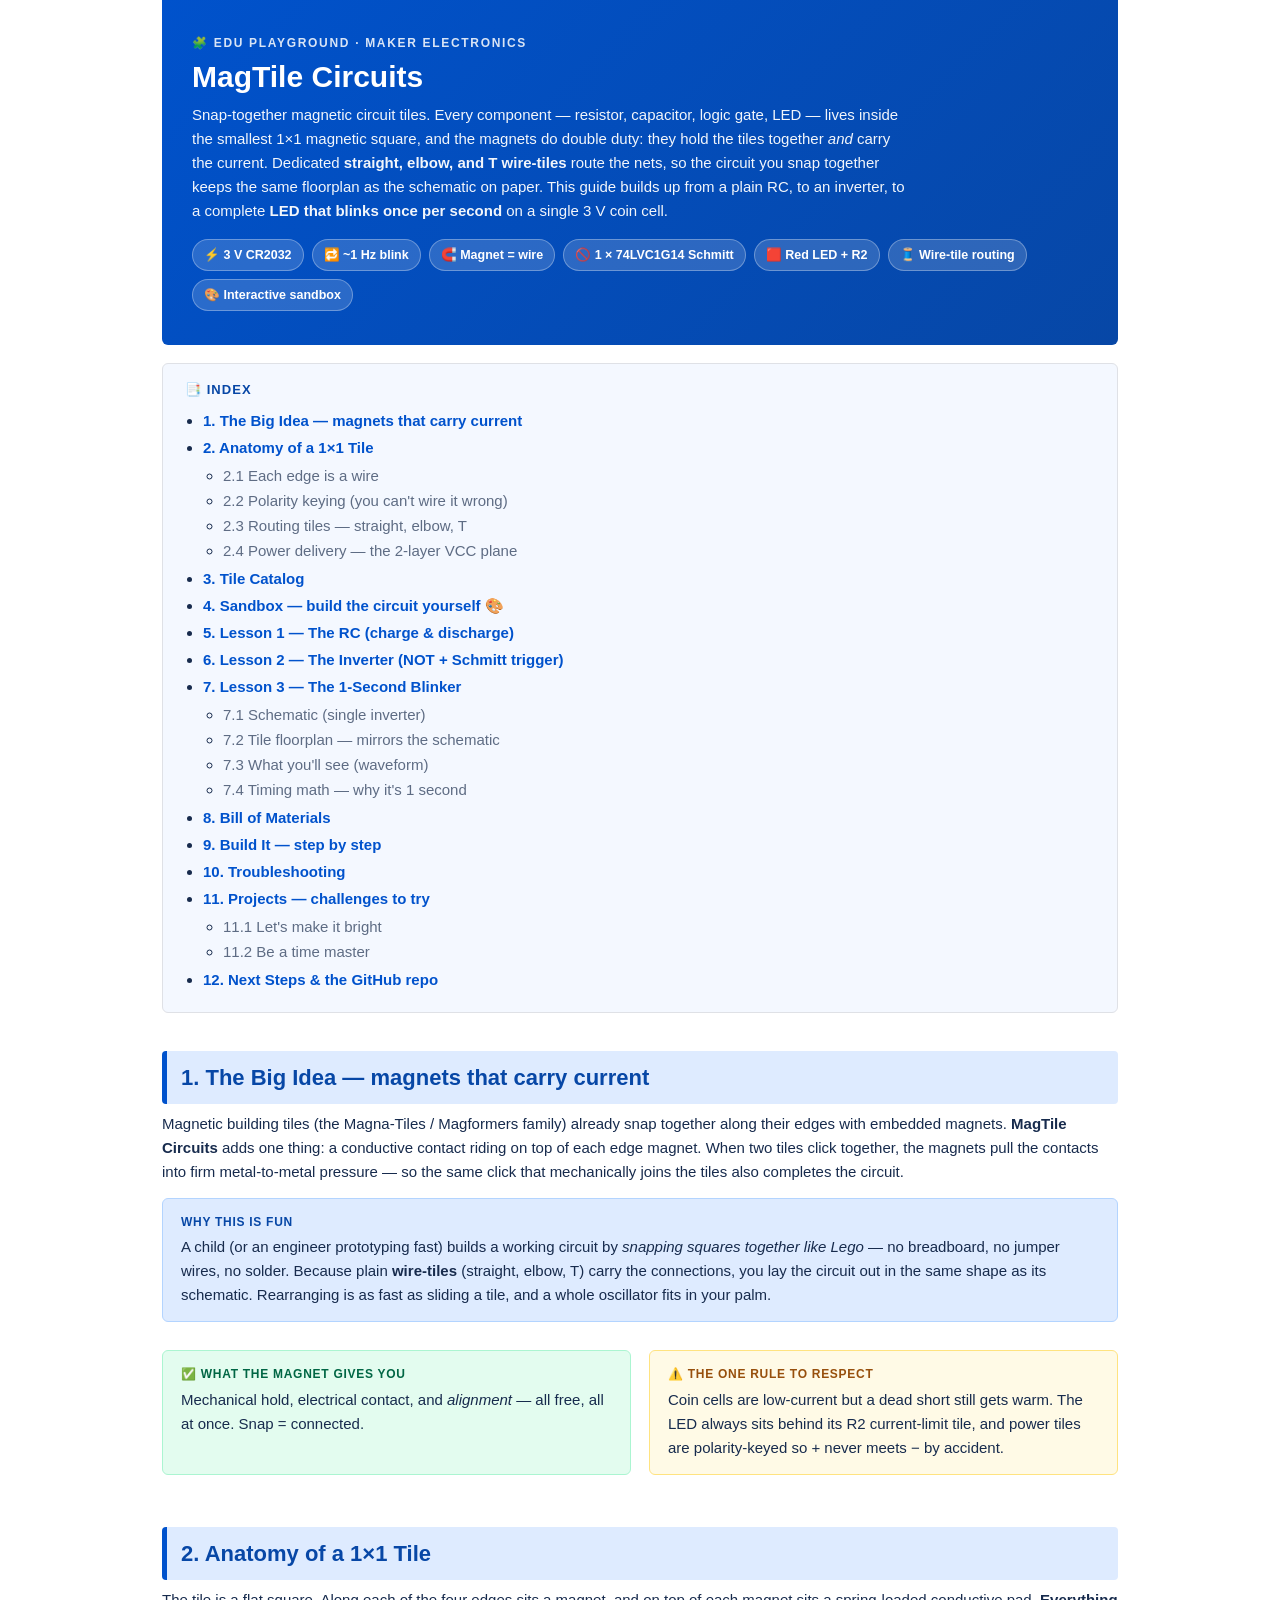
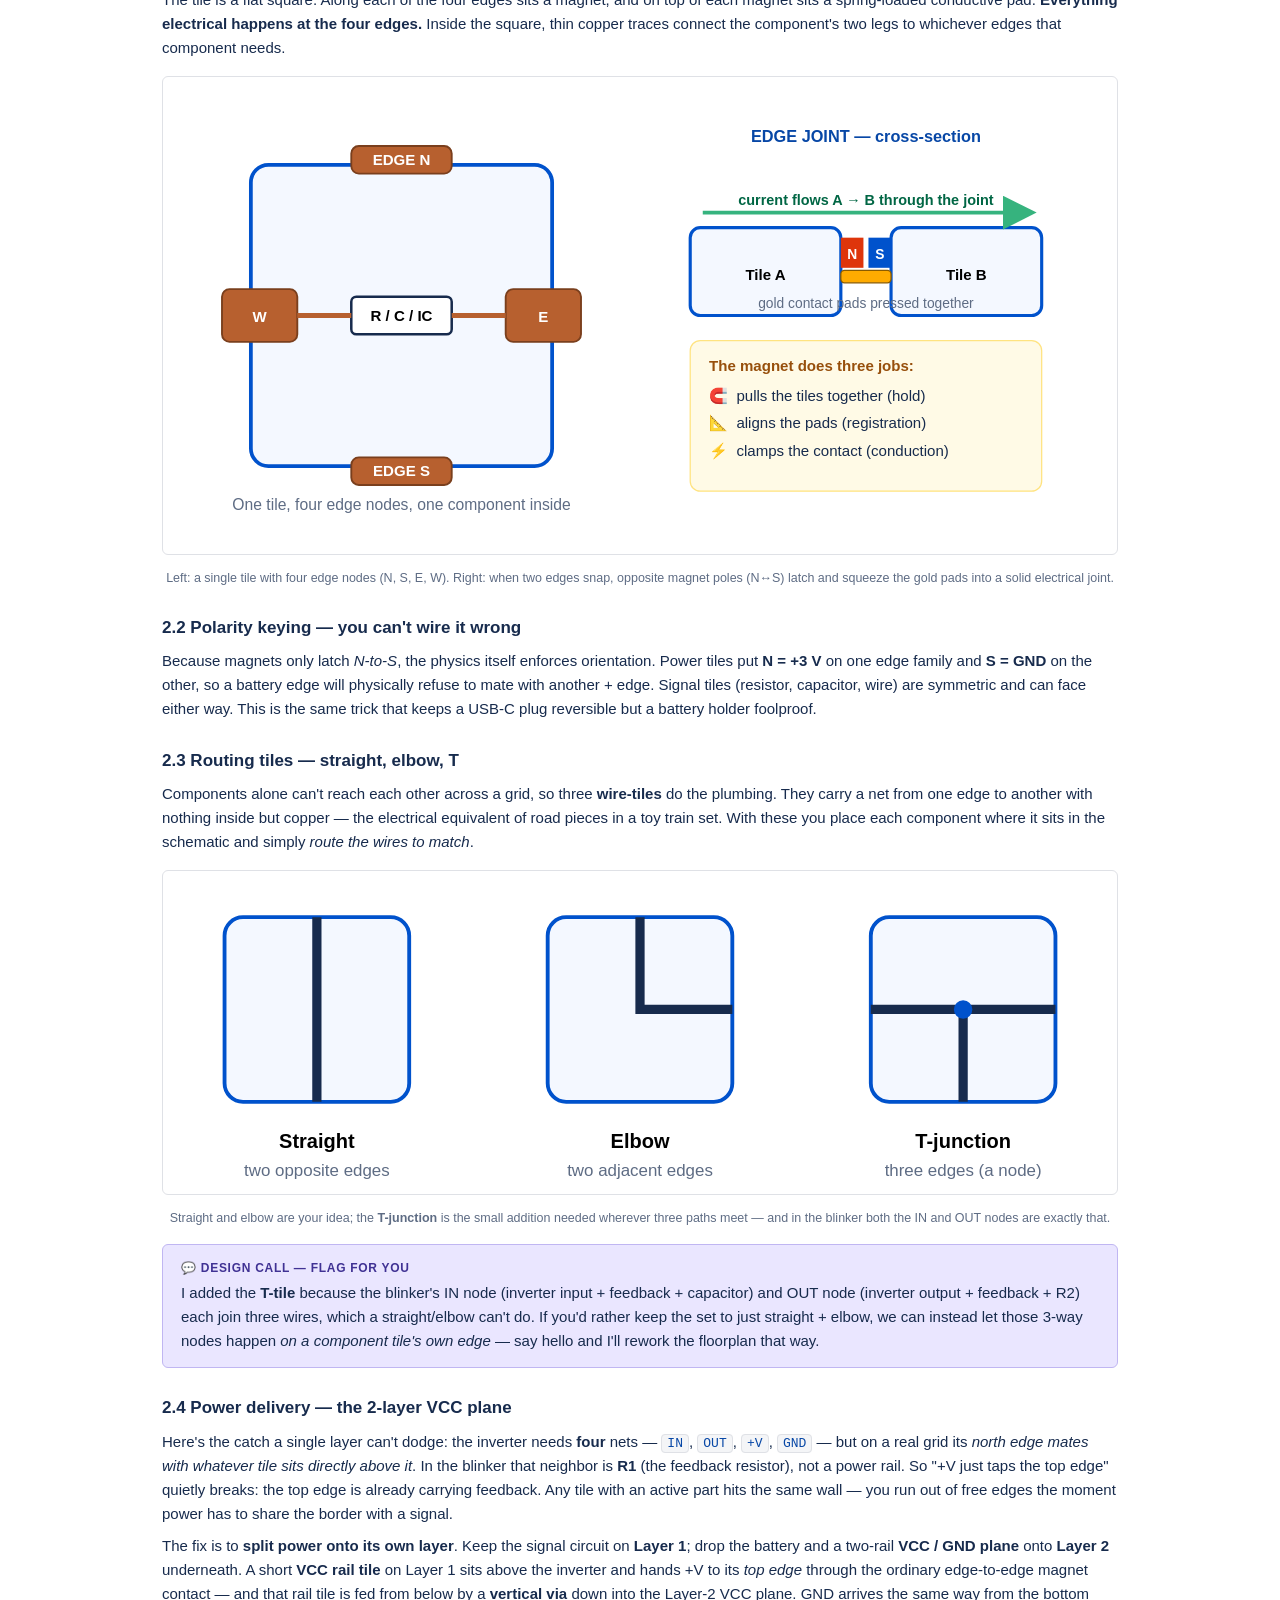
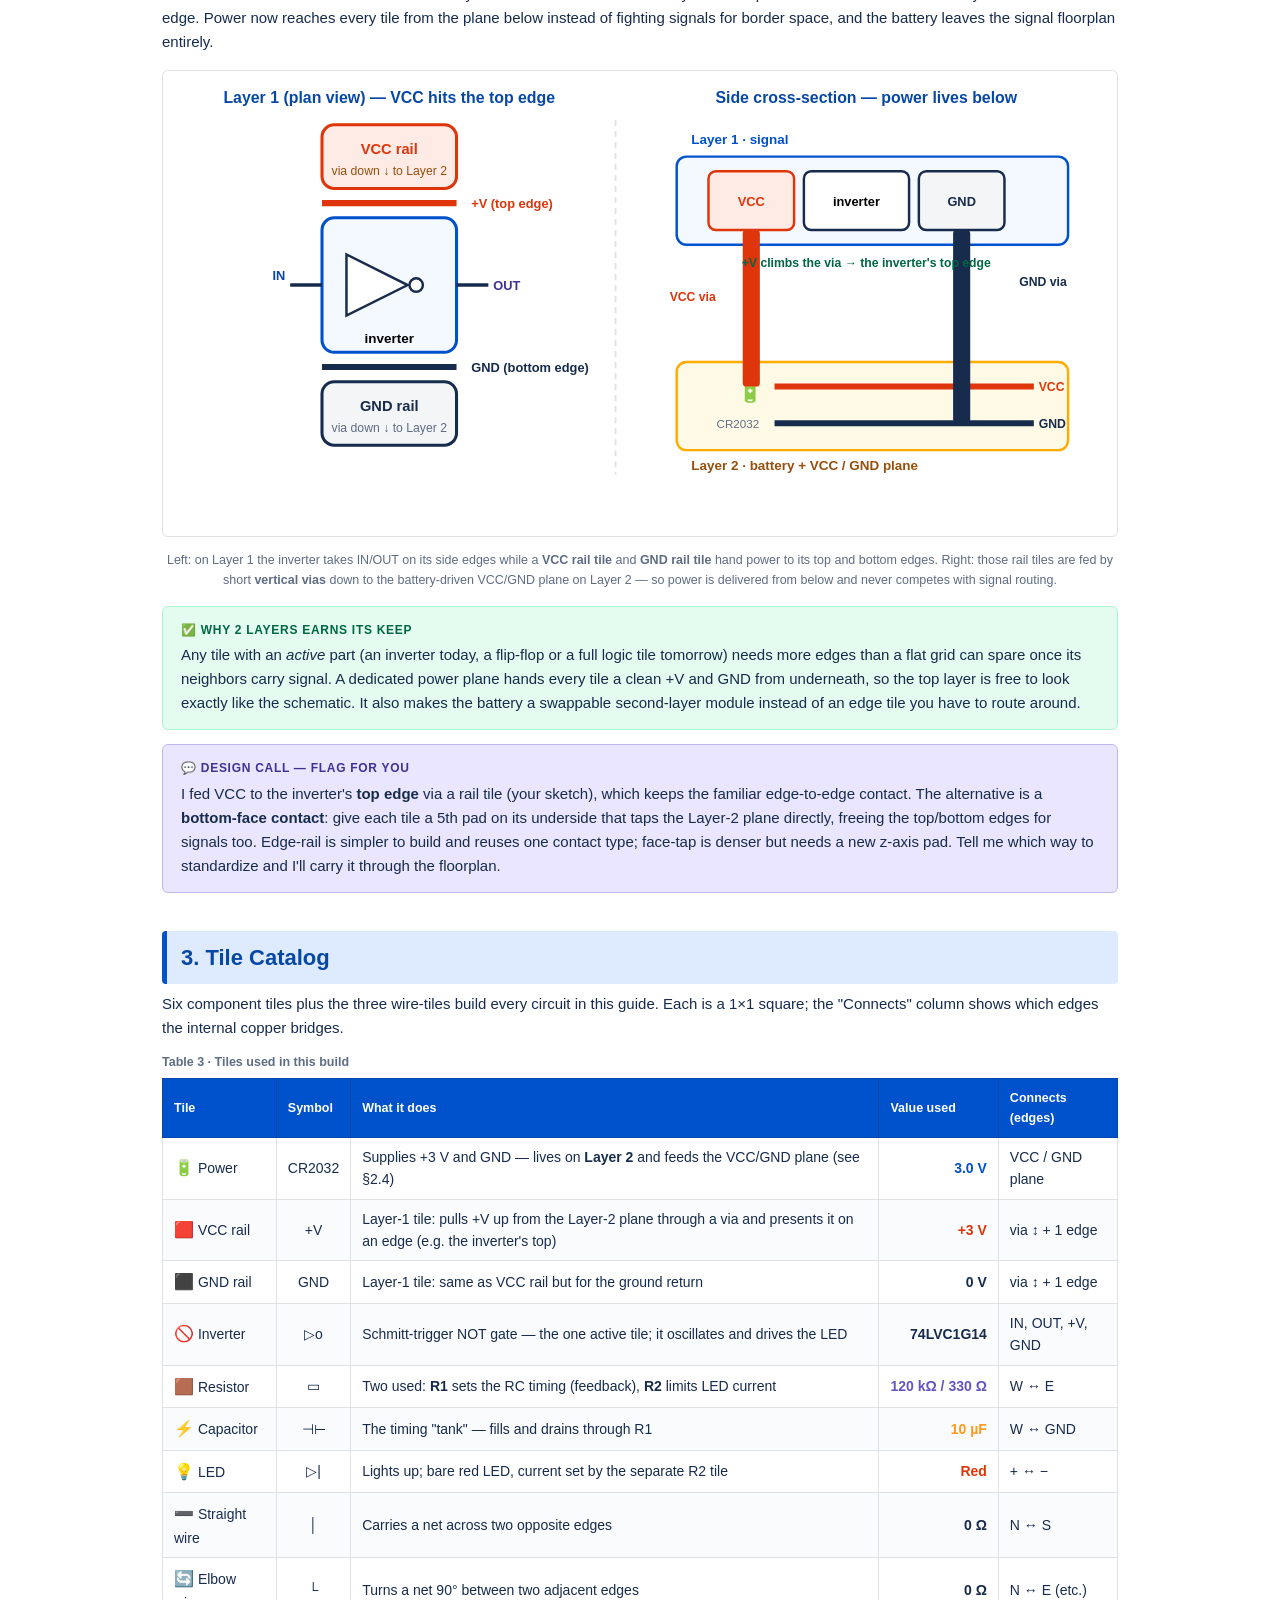
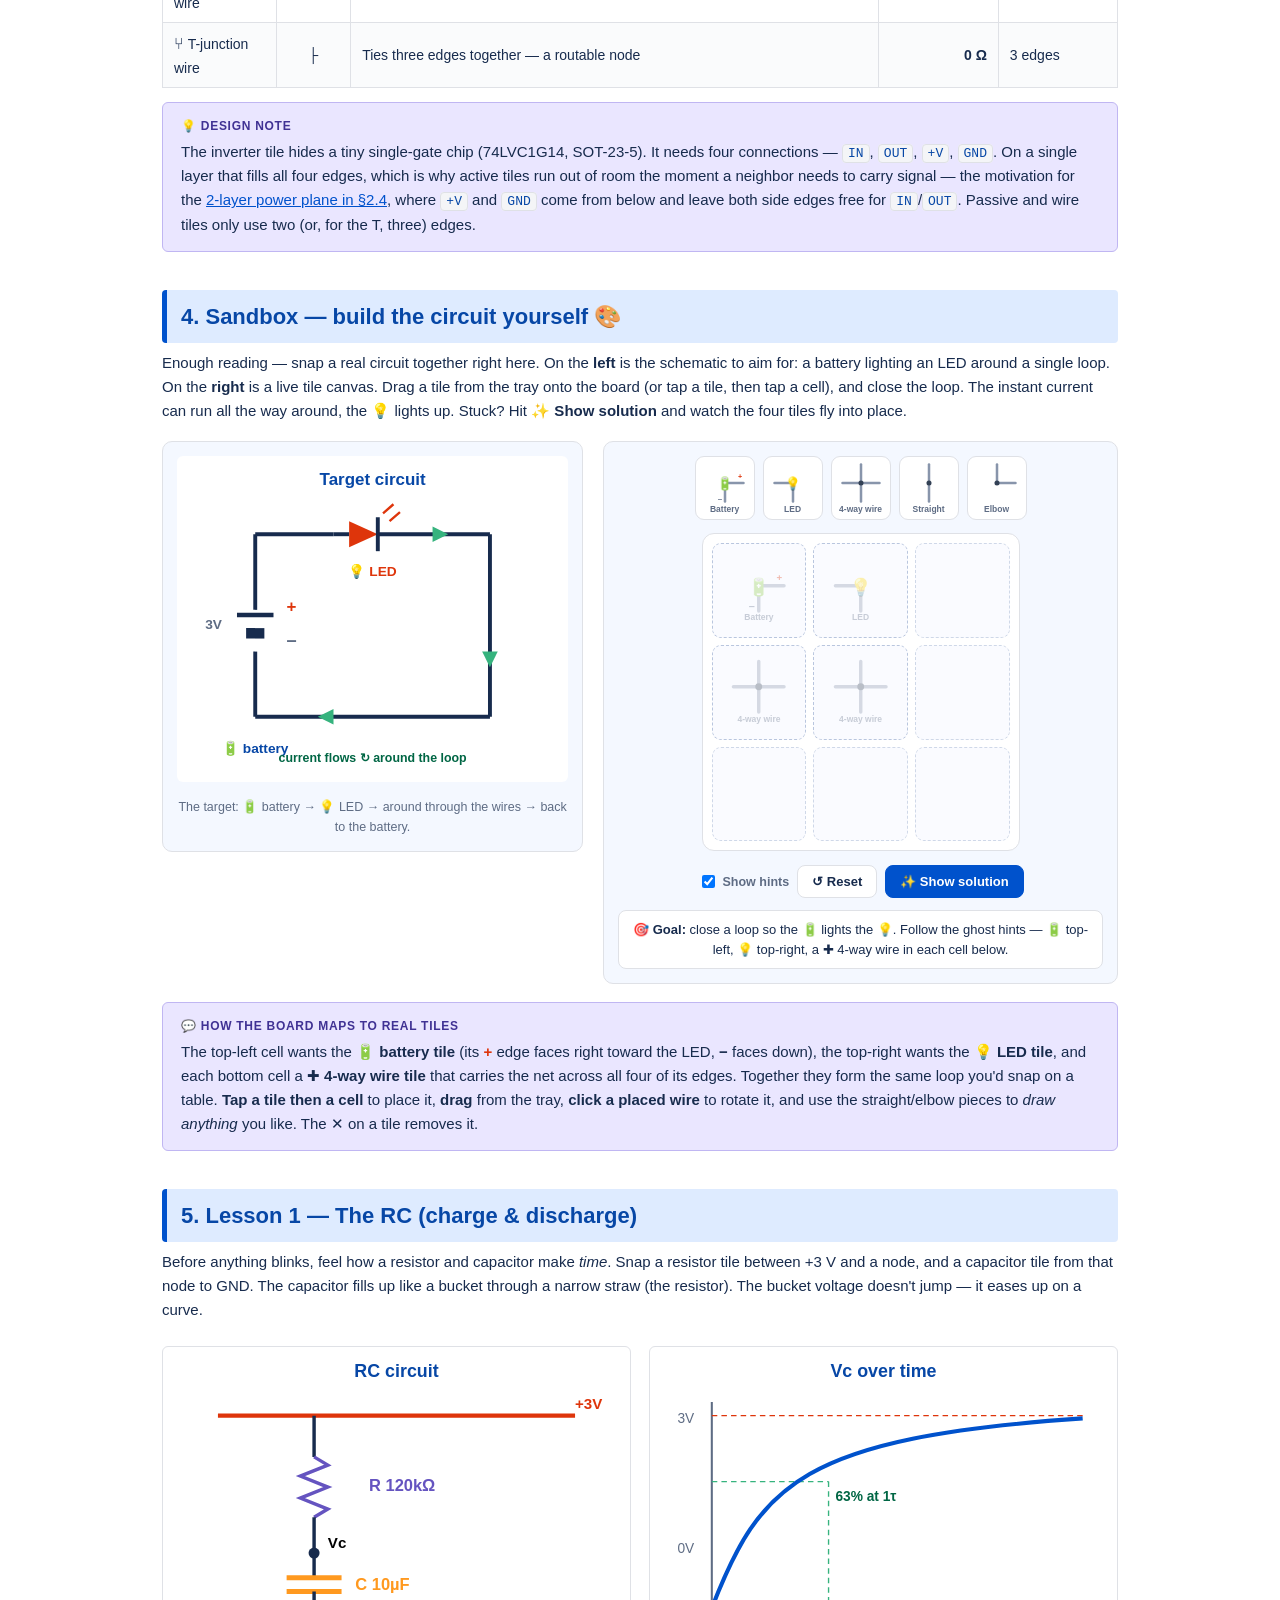
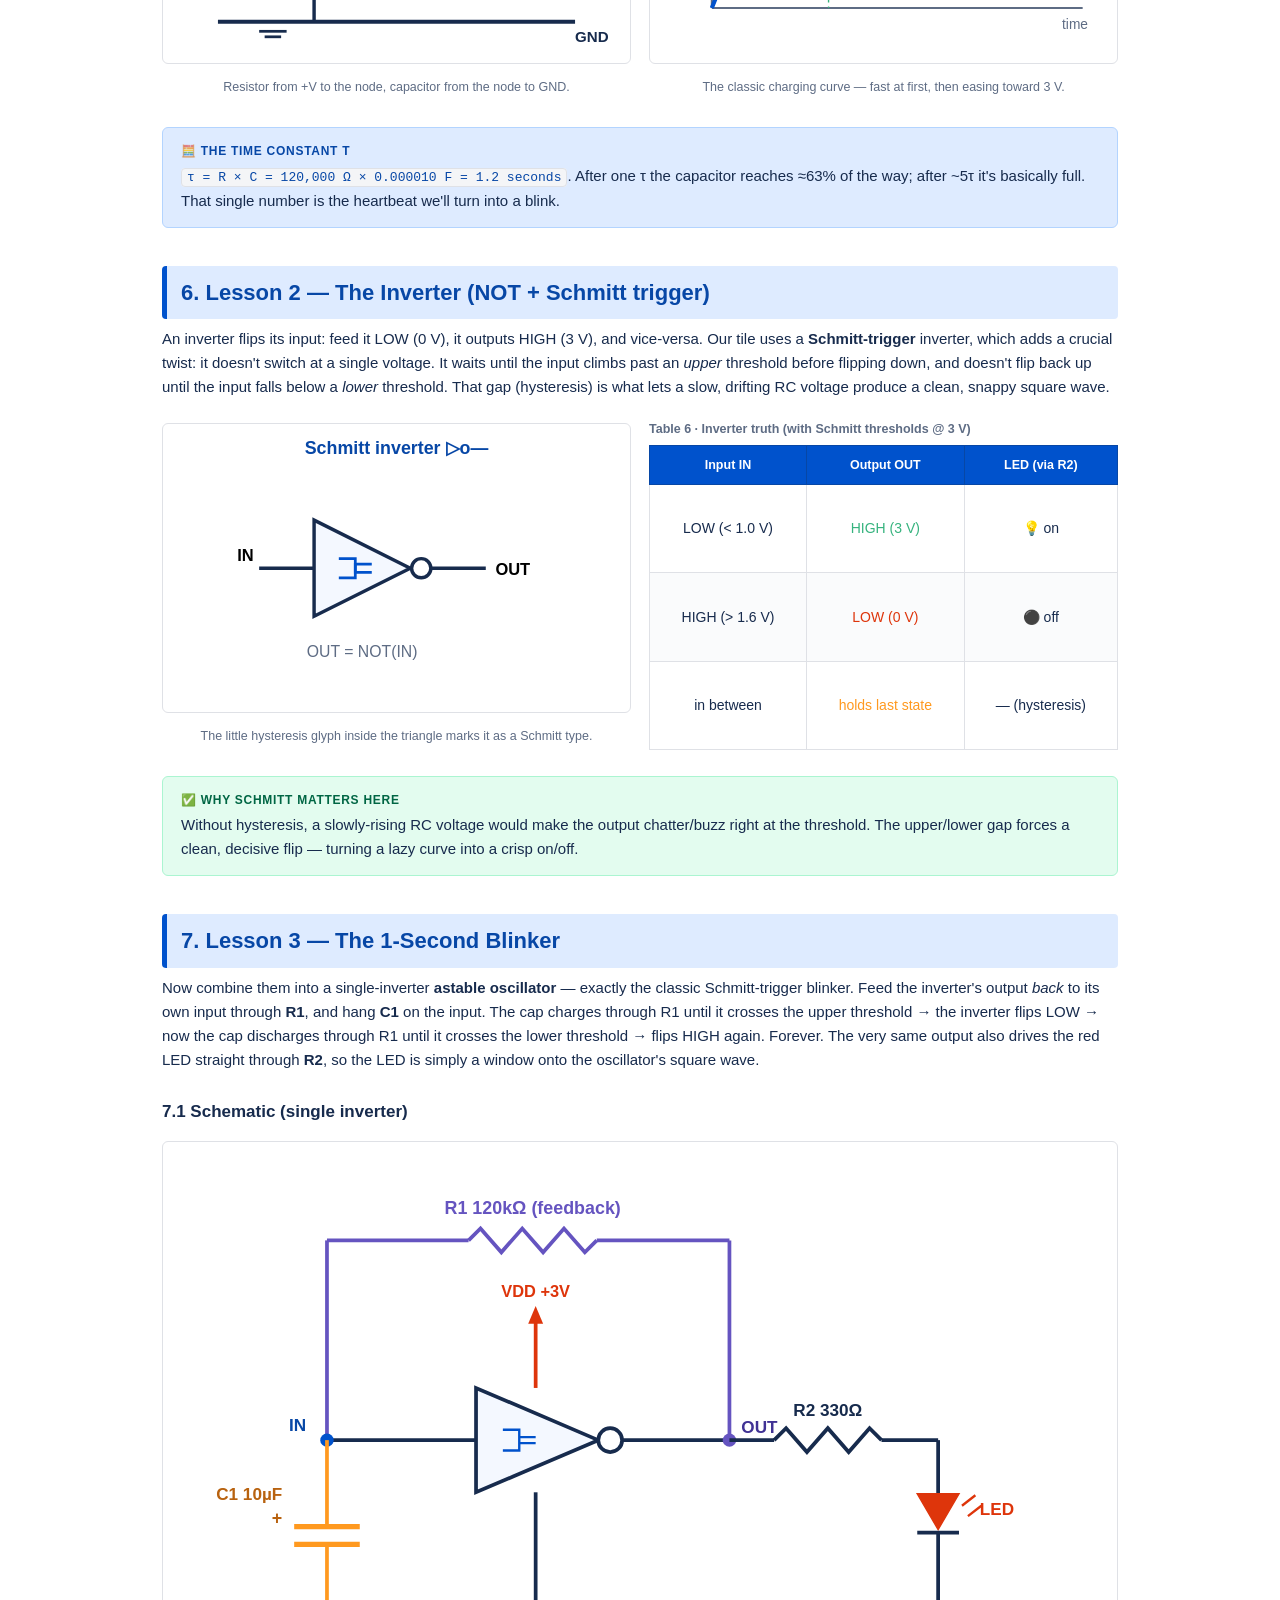
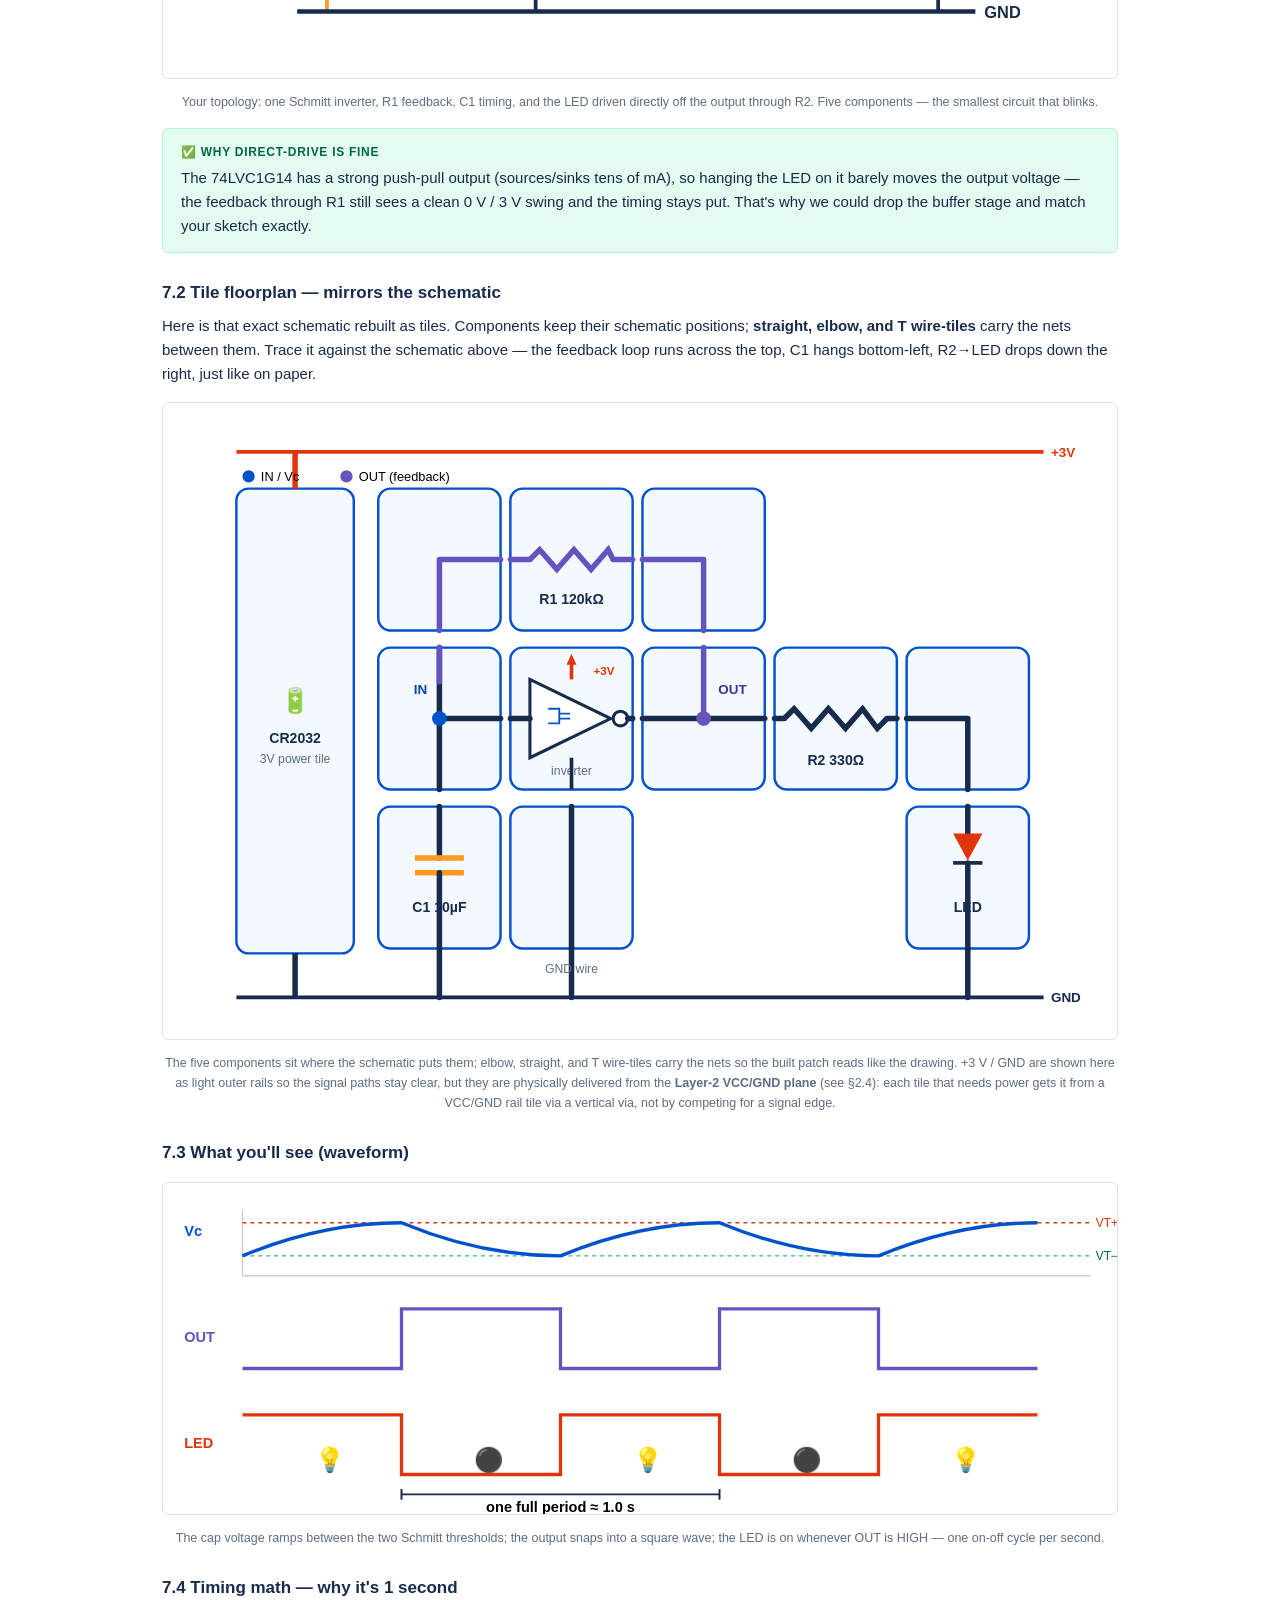
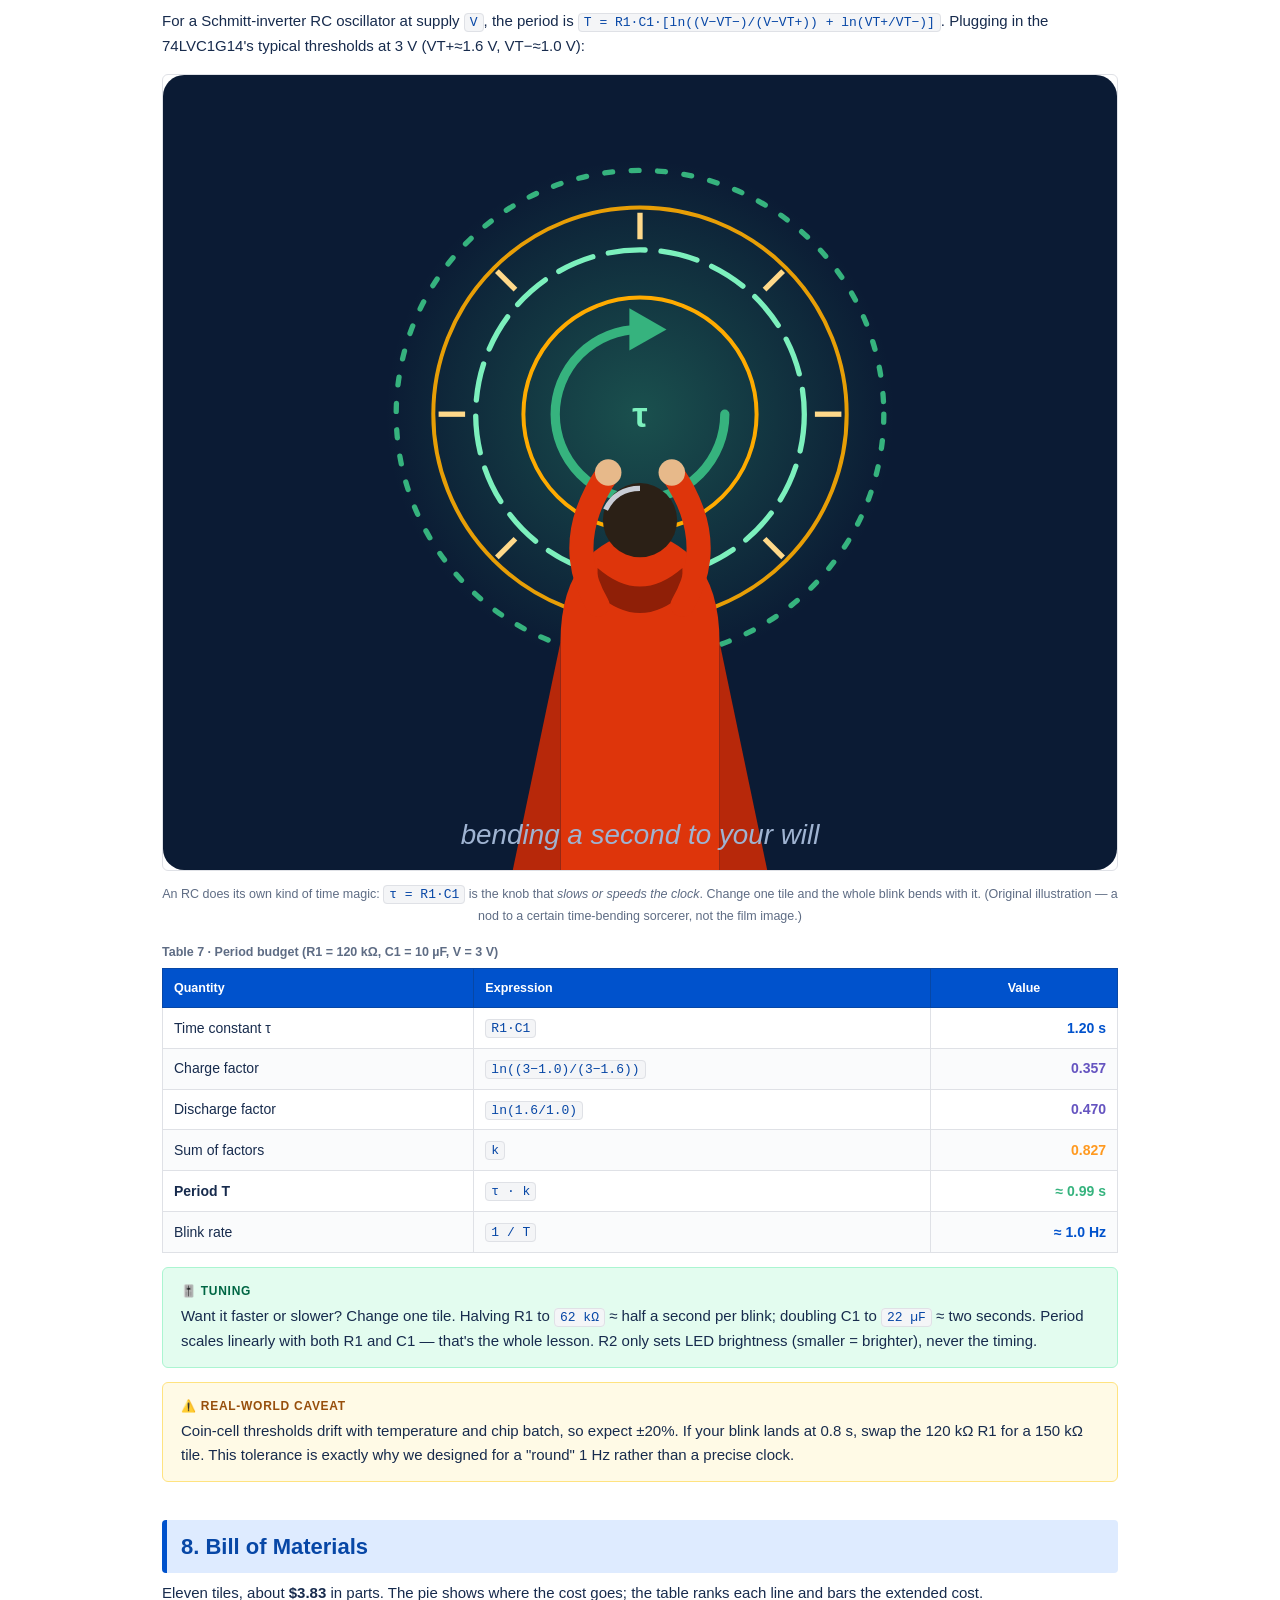
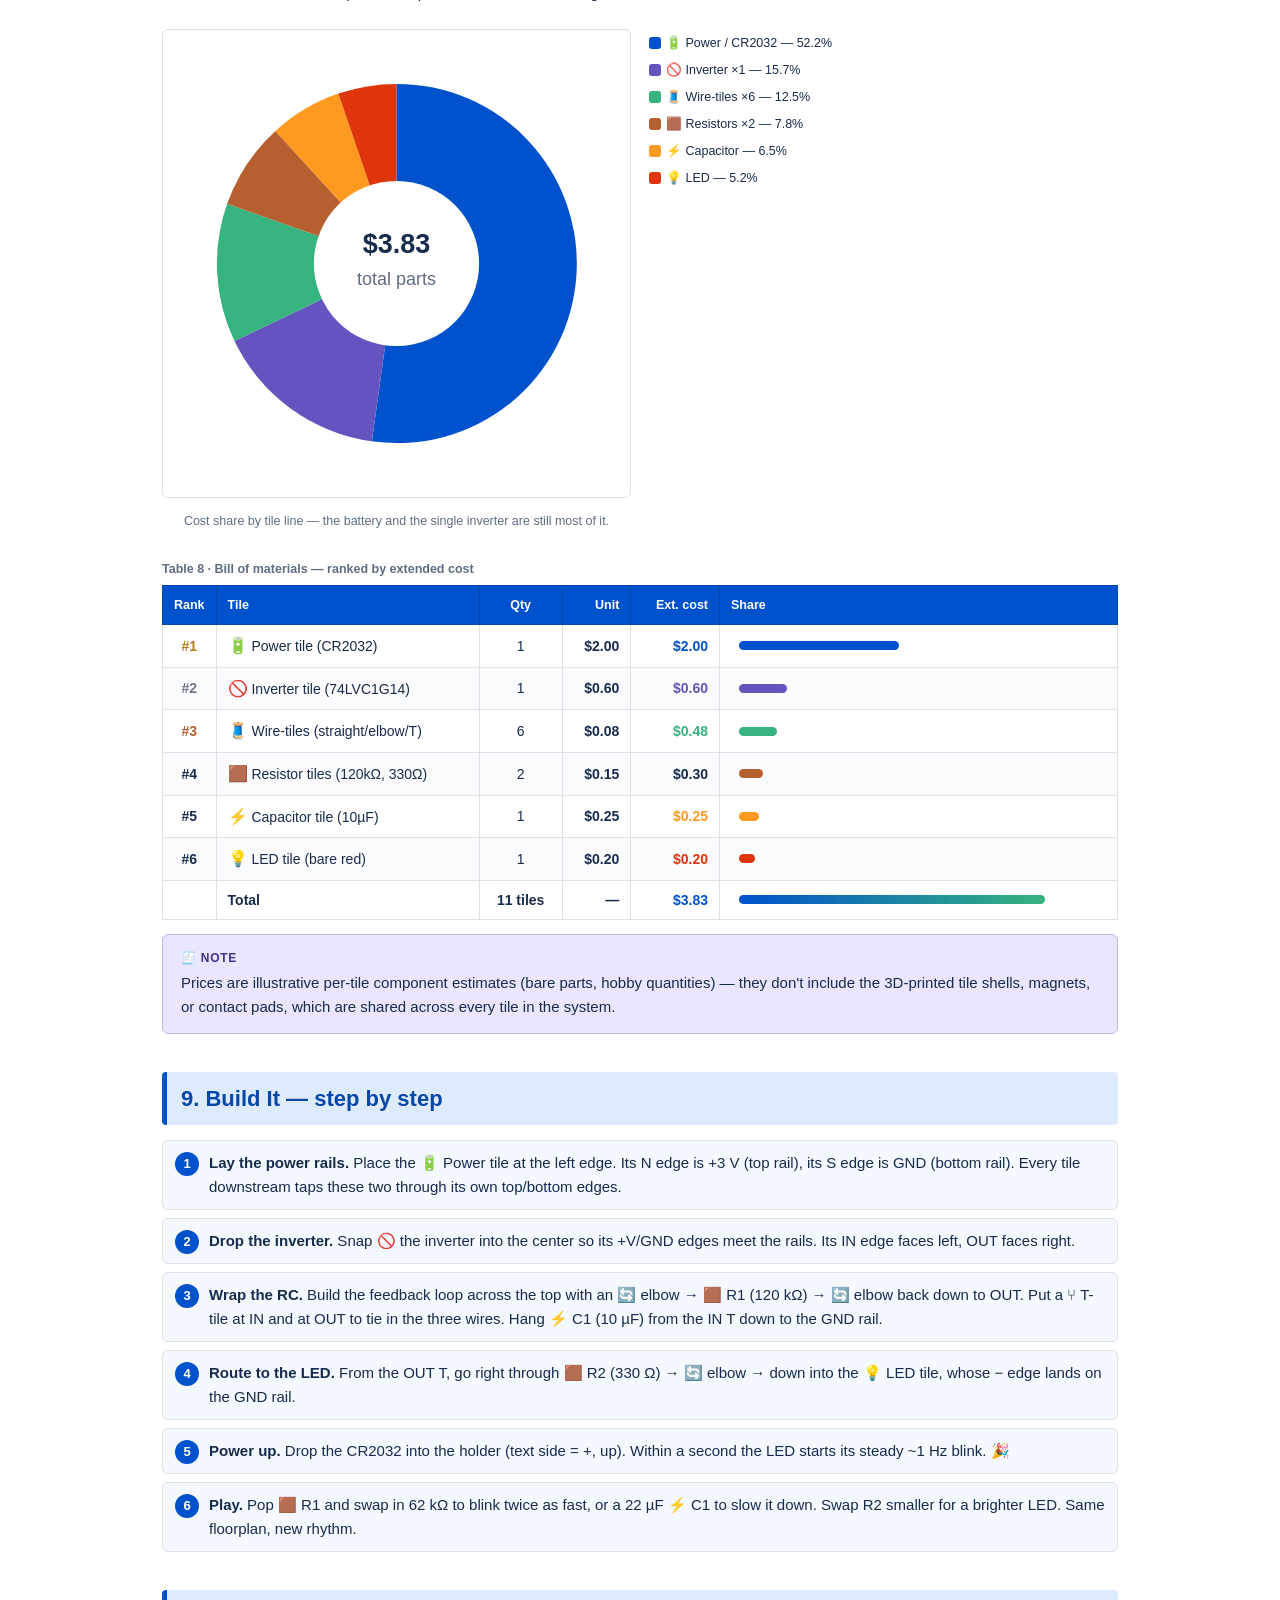
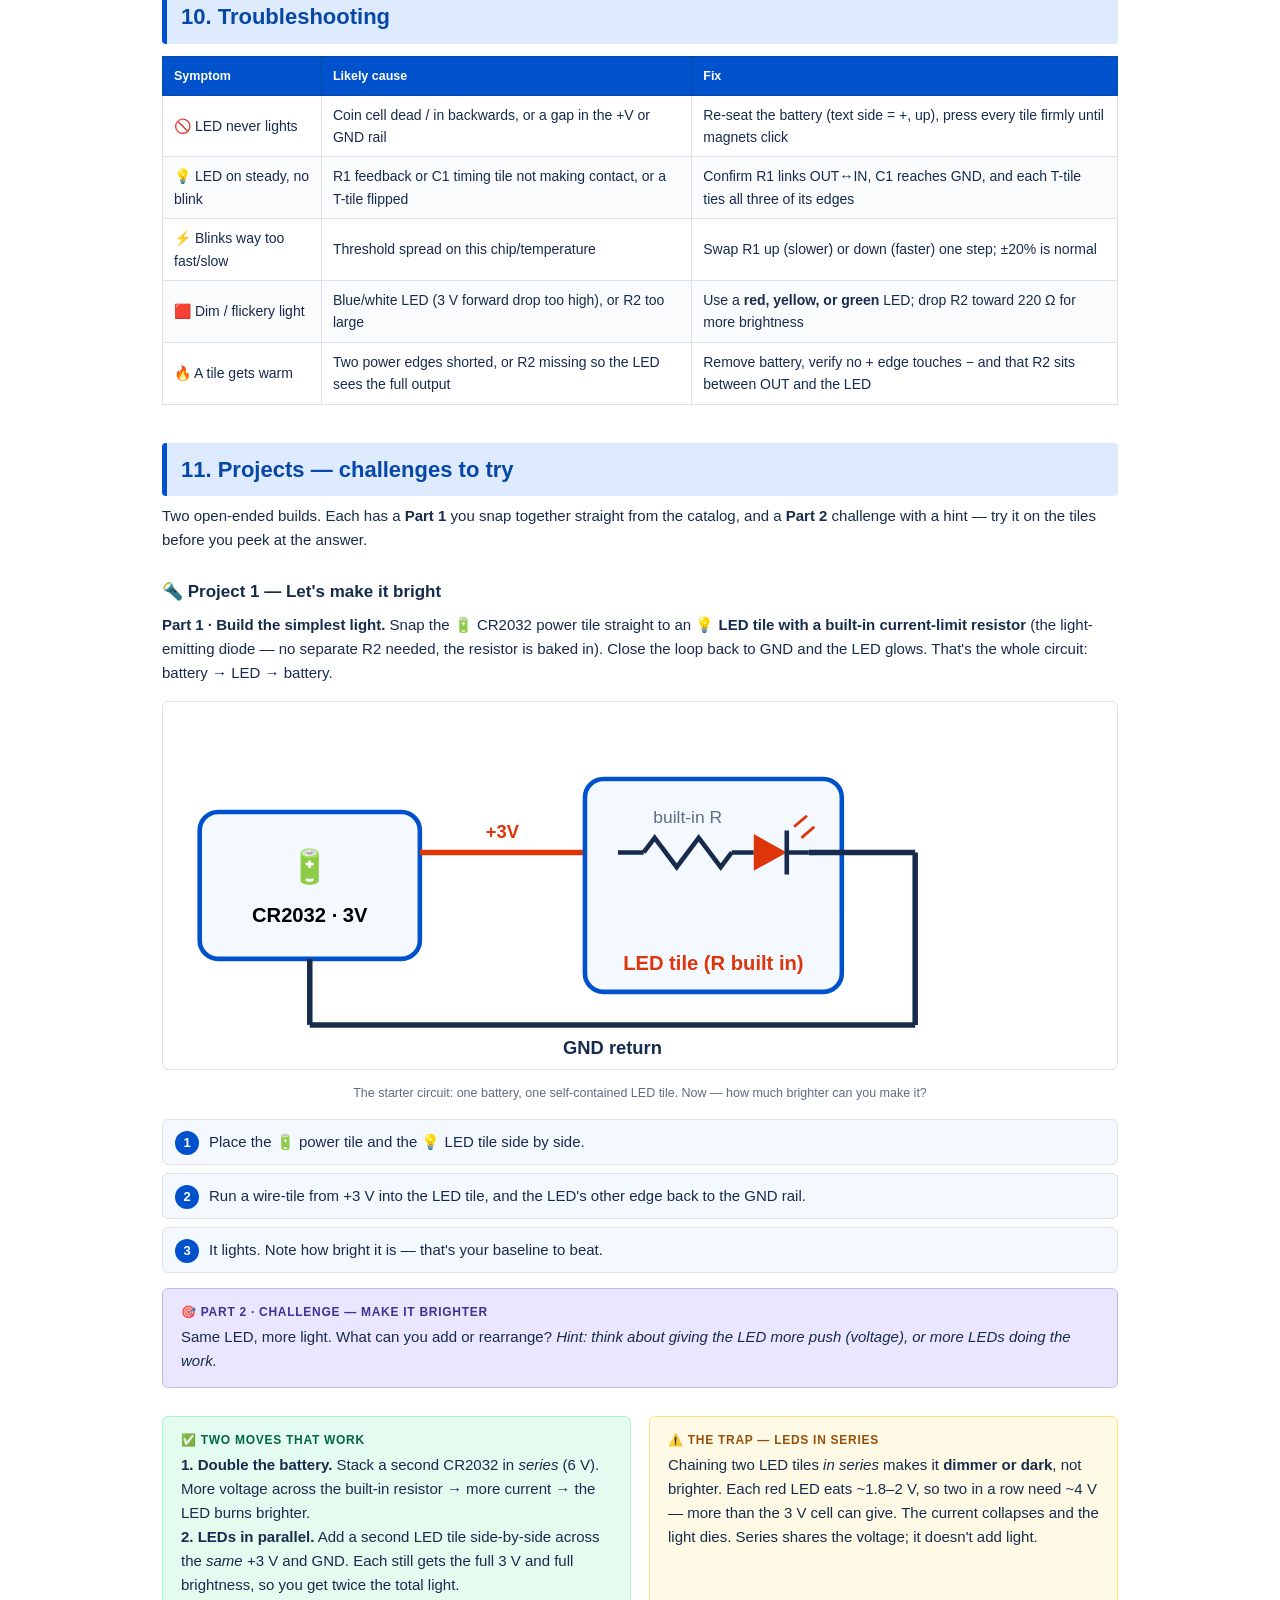
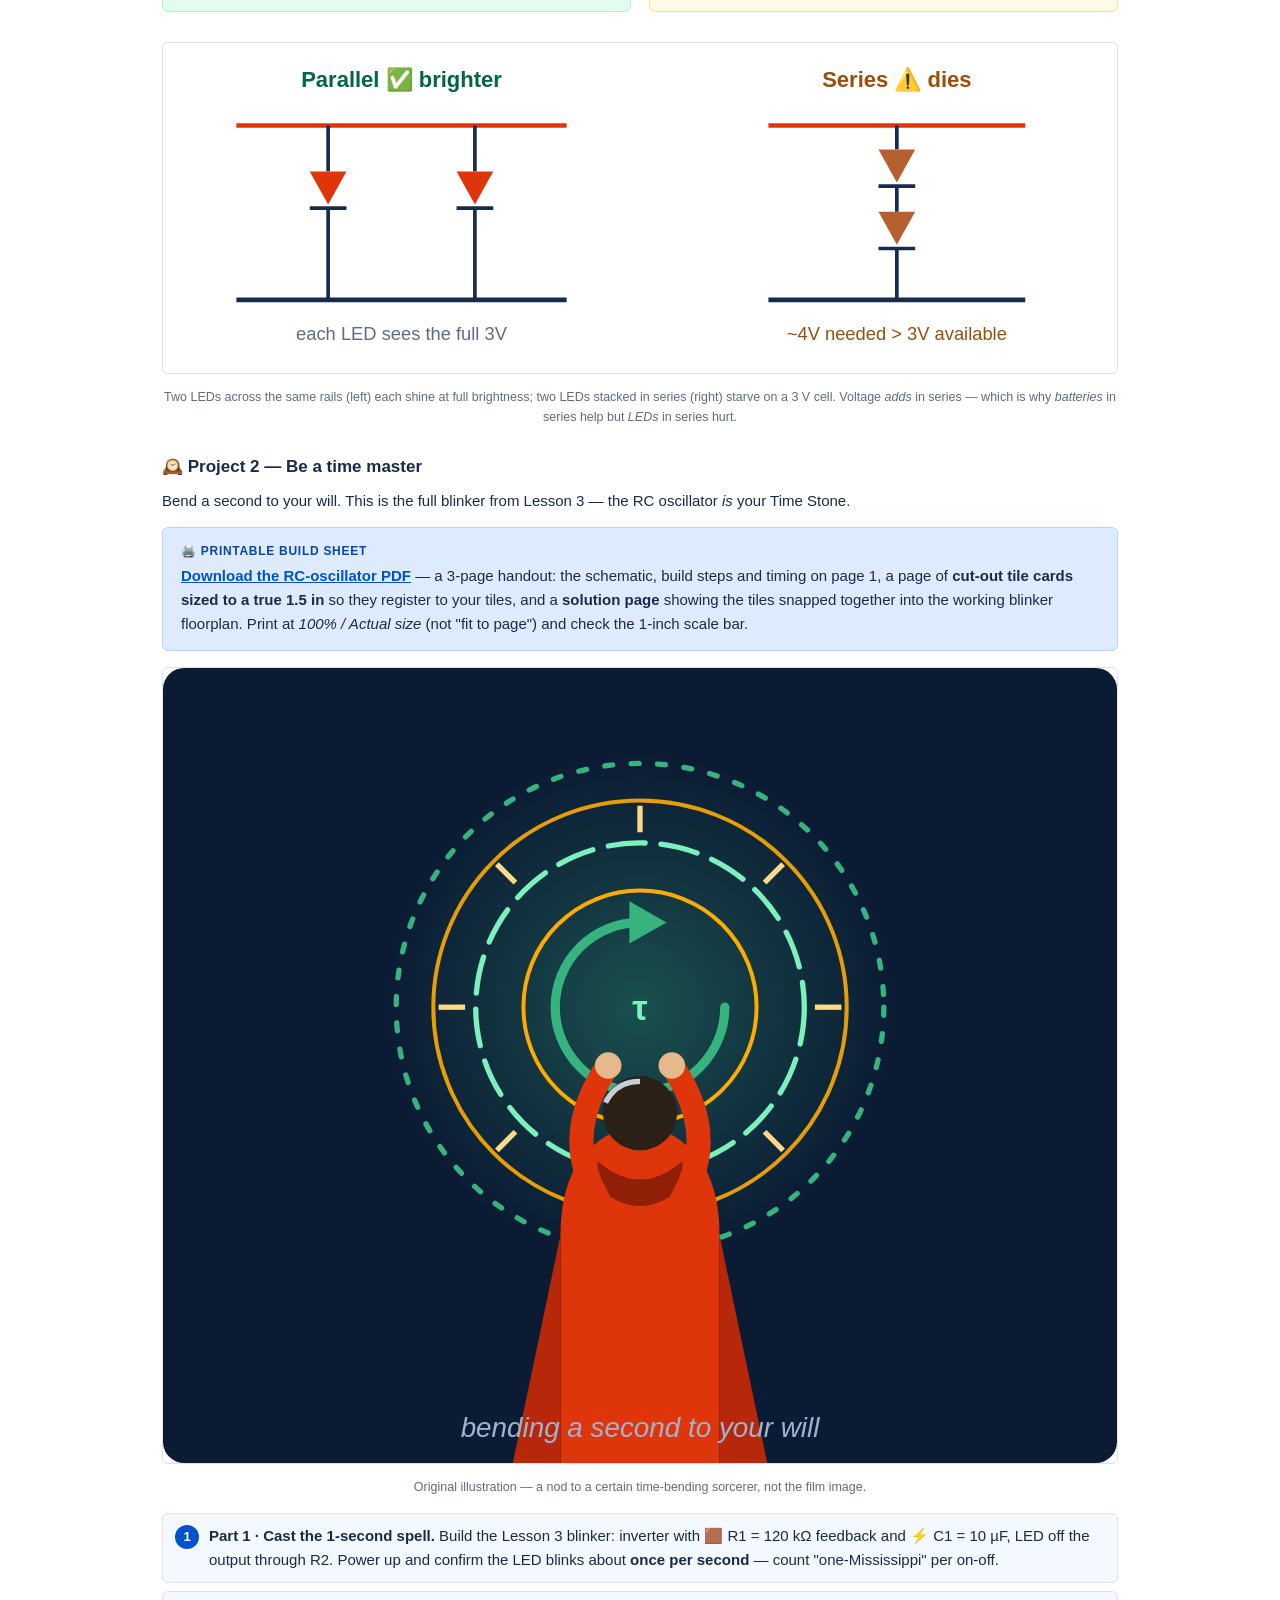
==== commit 6be4dc51: "Add §4 interactive Sandbox — drag/drop tile canvas with Show-solution A live "draw anything" canvas:" ====
--- a/docs/index.html
+++ b/docs/index.html
@@ -92,6 +92,7 @@
     <span class="chip">🚫 1 × 74LVC1G14 Schmitt</span>
     <span class="chip">🟥 Red LED + R2</span>
     <span class="chip">🧵 Wire-tile routing</span>
+    <span class="chip">🎨 Interactive sandbox</span>
   </div>
 </header>
 
@@ -108,26 +109,27 @@
       </ul>
     </li>
     <li><a href="#catalog">3. Tile Catalog</a></li>
-    <li><a href="#l1">4. Lesson 1 — The RC (charge &amp; discharge)</a></li>
-    <li><a href="#l2">5. Lesson 2 — The Inverter (NOT + Schmitt trigger)</a></li>
-    <li><a href="#l3">6. Lesson 3 — The 1-Second Blinker</a>
+    <li><a href="#sandbox">4. Sandbox — build the circuit yourself 🎨</a></li>
+    <li><a href="#l1">5. Lesson 1 — The RC (charge &amp; discharge)</a></li>
+    <li><a href="#l2">6. Lesson 2 — The Inverter (NOT + Schmitt trigger)</a></li>
+    <li><a href="#l3">7. Lesson 3 — The 1-Second Blinker</a>
       <ul>
-        <li><a href="#l3-sch">6.1 Schematic (single inverter)</a></li>
-        <li><a href="#l3-grid">6.2 Tile floorplan — mirrors the schematic</a></li>
-        <li><a href="#l3-wave">6.3 What you'll see (waveform)</a></li>
-        <li><a href="#l3-math">6.4 Timing math — why it's 1 second</a></li>
+        <li><a href="#l3-sch">7.1 Schematic (single inverter)</a></li>
+        <li><a href="#l3-grid">7.2 Tile floorplan — mirrors the schematic</a></li>
+        <li><a href="#l3-wave">7.3 What you'll see (waveform)</a></li>
+        <li><a href="#l3-math">7.4 Timing math — why it's 1 second</a></li>
       </ul>
     </li>
-    <li><a href="#bom">7. Bill of Materials</a></li>
-    <li><a href="#build">8. Build It — step by step</a></li>
-    <li><a href="#trouble">9. Troubleshooting</a></li>
-    <li><a href="#projects">10. Projects — challenges to try</a>
+    <li><a href="#bom">8. Bill of Materials</a></li>
+    <li><a href="#build">9. Build It — step by step</a></li>
+    <li><a href="#trouble">10. Troubleshooting</a></li>
+    <li><a href="#projects">11. Projects — challenges to try</a>
       <ul>
-        <li><a href="#proj1">10.1 Let's make it bright</a></li>
-        <li><a href="#proj2">10.2 Be a time master</a></li>
+        <li><a href="#proj1">11.1 Let's make it bright</a></li>
+        <li><a href="#proj2">11.2 Be a time master</a></li>
       </ul>
     </li>
-    <li><a href="#next">11. Next Steps &amp; the GitHub repo</a></li>
+    <li><a href="#next">12. Next Steps &amp; the GitHub repo</a></li>
   </ul>
 </nav>
 
@@ -313,8 +315,252 @@
 </table>
 <div class="panel note"><div class="lab">💡 Design note</div>The inverter tile hides a tiny single-gate chip (74LVC1G14, SOT-23-5). It needs four connections — <code>IN</code>, <code>OUT</code>, <code>+V</code>, <code>GND</code>. On a single layer that fills all four edges, which is why active tiles run out of room the moment a neighbor needs to carry signal — the motivation for the <a href="#tile-layers">2-layer power plane in §2.4</a>, where <code>+V</code> and <code>GND</code> come from below and leave both side edges free for <code>IN</code>/<code>OUT</code>. Passive and wire tiles only use two (or, for the T, three) edges.</div>
 
-<!-- ============ 4. LESSON 1 : RC ============ -->
-<h2 id="l1">4. Lesson 1 — The RC (charge &amp; discharge)</h2>
+<!-- ============ 4. SANDBOX ============ -->
+<h2 id="sandbox">4. Sandbox — build the circuit yourself 🎨</h2>
+<p>Enough reading — snap a real circuit together right here. On the <strong>left</strong> is the schematic to aim for: a battery lighting an LED around a single loop. On the <strong>right</strong> is a live tile canvas. Drag a tile from the tray onto the board (or tap a tile, then tap a cell), and close the loop. The instant current can run all the way around, the 💡 lights up. Stuck? Hit <strong>✨ Show solution</strong> and watch the four tiles fly into place.</p>
+
+<style>
+  .sbx-wrap{display:grid;grid-template-columns:minmax(210px,0.9fr) minmax(300px,1.1fr);gap:20px;align-items:start;margin:18px 0}
+  @media(max-width:760px){.sbx-wrap{grid-template-columns:1fr}}
+  .sbx-ref{margin:0;background:var(--blue-ll);border:1px solid var(--line);border-radius:10px;padding:14px}
+  .sbx-ref svg{width:100%;height:auto;border:none;border-radius:6px;background:#fff}
+  .sbx-ref figcaption{margin-top:8px;color:var(--sub);font-size:12.5px;text-align:center}
+  .sbx-play{background:var(--blue-ll);border:1px solid var(--line);border-radius:10px;padding:14px}
+  .sbx-tray{display:flex;flex-wrap:wrap;gap:8px;margin-bottom:13px;justify-content:center}
+  .sbx-src{width:60px;padding:5px 3px;border:1.5px solid var(--line);border-radius:9px;background:#fff;cursor:grab;display:flex;flex-direction:column;align-items:center;gap:1px;touch-action:none;user-select:none;transition:transform .1s,box-shadow .1s}
+  .sbx-src:hover{box-shadow:0 3px 9px rgba(9,30,66,.14);transform:translateY(-1px)}
+  .sbx-src.sel{border-color:var(--blue);box-shadow:0 0 0 3px var(--blue-l)}
+  .sbx-src .sbx-svg{width:42px;height:42px}
+  .sbx-src .cap{font-size:8.5px;font-weight:700;color:var(--sub);text-align:center;line-height:1.05}
+  .sbx-boardwrap{display:flex;justify-content:center}
+  .sbx-board{display:grid;grid-template-columns:repeat(3,1fr);gap:7px;width:min(100%,318px);background:#fff;border:1px solid var(--line);border-radius:12px;padding:9px}
+  .sbx-cell{position:relative;aspect-ratio:1/1;border:1.5px dashed #cfd8e8;border-radius:9px;background:#FAFBFF;display:flex;align-items:center;justify-content:center;cursor:pointer}
+  .sbx-cell.target{border-color:#b9c6de}
+  .sbx-cell.filled{border-style:solid;border-color:var(--blue);background:var(--blue-ll)}
+  .sbx-cell.litcell{border-color:var(--green);background:var(--greenbg)}
+  .sbx-cell.hot{border-color:var(--green);background:var(--greenbg);box-shadow:inset 0 0 0 3px #ABF5D1}
+  .sbx-svg{display:block;width:100%;height:100%;overflow:visible}
+  .cond{stroke:#8895ab;stroke-width:6;stroke-linecap:round;fill:none}
+  .sbx-tile{position:absolute;inset:5px;will-change:transform}
+  .sbx-tile.lit .cond{stroke:var(--green);stroke-width:6.5;stroke-dasharray:8 8;animation:sbxflow .55s linear infinite}
+  @keyframes sbxflow{to{stroke-dashoffset:-16}}
+  .sbx-tile.lit .sbx-emoji.led{filter:drop-shadow(0 0 5px #FFC400)}
+  .sbx-tile.lit .sbx-halo{opacity:.55;animation:sbxpulse 1s ease-in-out infinite}
+  @keyframes sbxpulse{0%,100%{opacity:.25}50%{opacity:.62}}
+  .sbx-del{position:absolute;top:-7px;right:-7px;width:19px;height:19px;border:none;border-radius:50%;background:var(--red);color:#fff;font-size:13px;line-height:1;cursor:pointer;display:none;align-items:center;justify-content:center;padding:0}
+  .sbx-tile:hover .sbx-del{display:flex}
+  .sbx-ghost{display:flex;flex-direction:column;align-items:center;opacity:.32;pointer-events:none}
+  .sbx-ghost .sbx-svg{width:62%;height:auto}
+  .sbx-ghost span{font-size:8.5px;font-weight:700;color:var(--sub);margin-top:-3px}
+  .sbx-dragghost{position:fixed;width:60px;height:60px;transform:translate(-50%,-50%);pointer-events:none;z-index:60;filter:drop-shadow(0 5px 11px rgba(9,30,66,.32))}
+  .sbx-dragghost .sbx-svg{width:100%;height:100%}
+  .sbx-controls{display:flex;flex-wrap:wrap;gap:8px;align-items:center;justify-content:center;margin-top:14px}
+  .sbx-check{font-size:12.5px;font-weight:600;color:var(--sub);display:inline-flex;align-items:center;gap:5px;cursor:pointer}
+  .sbx-btn{border:1.5px solid var(--line);background:#fff;color:var(--ink);font-weight:700;font-size:13px;padding:8px 14px;border-radius:8px;cursor:pointer;font-family:inherit}
+  .sbx-btn:hover{border-color:var(--blue)}
+  .sbx-btn.solve{background:var(--blue);border-color:var(--blue);color:#fff}
+  .sbx-btn.solve:hover{background:var(--blue-d)}
+  .sbx-status{margin-top:12px;font-size:13px;line-height:1.5;text-align:center;background:#fff;border:1px solid var(--line);border-radius:8px;padding:9px 12px;color:var(--ink)}
+  .sbx-status.ok{background:var(--greenbg);border-color:#ABF5D1;color:#006644}
+  .sbx-status.warn{background:var(--amberbg);border-color:#FFE380;color:#974F0C}
+</style>
+
+<div class="sbx-wrap">
+  <figure class="sbx-ref">
+    <svg viewBox="0 0 300 250" role="img" aria-label="Reference schematic: a coin cell drives an LED around one loop">
+      <text x="150" y="22" text-anchor="middle" font-size="13" font-weight="800" fill="#0747A6">Target circuit</text>
+      <!-- loop wires -->
+      <line x1="60" y1="60" x2="60" y2="118" stroke="#172B4D" stroke-width="3"/>
+      <line x1="60" y1="150" x2="60" y2="200" stroke="#172B4D" stroke-width="3"/>
+      <line x1="60" y1="60" x2="120" y2="60" stroke="#172B4D" stroke-width="3"/>
+      <line x1="120" y1="60" x2="132" y2="60" stroke="#172B4D" stroke-width="3"/>
+      <line x1="154" y1="60" x2="240" y2="60" stroke="#172B4D" stroke-width="3"/>
+      <line x1="240" y1="60" x2="240" y2="200" stroke="#172B4D" stroke-width="3"/>
+      <line x1="60" y1="200" x2="240" y2="200" stroke="#172B4D" stroke-width="3"/>
+      <!-- battery on the left wire -->
+      <line x1="46" y1="122" x2="74" y2="122" stroke="#172B4D" stroke-width="3.5"/>
+      <line x1="53" y1="136" x2="67" y2="136" stroke="#172B4D" stroke-width="8"/>
+      <text x="84" y="120" font-size="13" font-weight="800" fill="#DE350B">+</text>
+      <text x="84" y="146" font-size="14" font-weight="800" fill="#5E6C84">–</text>
+      <text x="28" y="133" text-anchor="middle" font-size="10.5" font-weight="700" fill="#5E6C84">3V</text>
+      <text x="60" y="228" text-anchor="middle" font-size="10.5" font-weight="700" fill="#0747A6">🔋 battery</text>
+      <!-- LED on the top wire, pointing with the current -->
+      <polygon points="132,50 132,70 154,60" fill="#DE350B"/>
+      <line x1="154" y1="47" x2="154" y2="73" stroke="#172B4D" stroke-width="3"/>
+      <path d="M158 44 l8 -7 M163 50 l8 -7" stroke="#DE350B" stroke-width="1.8"/>
+      <text x="150" y="92" text-anchor="middle" font-size="10.5" font-weight="700" fill="#DE350B">💡 LED</text>
+      <!-- clockwise current arrows -->
+      <g fill="#36B37E">
+        <polygon points="196,54 208,60 196,66"/>
+        <polygon points="234,150 240,162 246,150"/>
+        <polygon points="120,206 108,200 120,194"/>
+      </g>
+      <text x="150" y="235" text-anchor="middle" font-size="9.5" fill="#006644" font-weight="700">current flows ↻ around the loop</text>
+    </svg>
+    <figcaption>The target: 🔋 battery&nbsp;→&nbsp;💡 LED&nbsp;→ around through the wires → back to the battery.</figcaption>
+  </figure>
+
+  <div class="sbx-play">
+    <div class="sbx-tray" id="sbxTray"></div>
+    <div class="sbx-boardwrap"><div class="sbx-board" id="sbxBoard"></div></div>
+    <div class="sbx-controls">
+      <label class="sbx-check"><input type="checkbox" id="sbxHints" checked> Show hints</label>
+      <button class="sbx-btn" id="sbxReset" type="button">↺ Reset</button>
+      <button class="sbx-btn solve" id="sbxSolve" type="button">✨ Show solution</button>
+    </div>
+    <div class="sbx-status" id="sbxStatus"></div>
+  </div>
+</div>
+<div class="panel note"><div class="lab">💬 How the board maps to real tiles</div>The top-left cell wants the 🔋 <strong>battery tile</strong> (its <span style="color:var(--red);font-weight:700">+</span> edge faces right toward the LED, <strong>−</strong> faces down), the top-right wants the 💡 <strong>LED tile</strong>, and each bottom cell a ✚ <strong>4-way wire tile</strong> that carries the net across all four of its edges. Together they form the same loop you'd snap on a table. <strong>Tap a tile then a cell</strong> to place it, <strong>drag</strong> from the tray, <strong>click a placed wire</strong> to rotate it, and use the straight/elbow pieces to <em>draw anything</em> you like. The ✕ on a tile removes it.</div>
+
+<script>
+(function(){
+  var ROWS=3, COLS=3, ORDER=['N','E','S','W'];
+  var TILES={
+    battery:{kind:'battery',label:'Battery',edges:['E','S'],internal:false},
+    led:{kind:'led',label:'LED',edges:['W','S'],internal:false},
+    wire4:{kind:'wire',label:'4-way wire',edges:['N','E','S','W'],internal:true},
+    straight:{kind:'wire',label:'Straight',edges:['N','S'],internal:true},
+    elbow:{kind:'wire',label:'Elbow',edges:['N','E'],internal:true}
+  };
+  var SOLUTION=[{r:0,c:0,type:'battery'},{r:0,c:1,type:'led'},{r:1,c:0,type:'wire4'},{r:1,c:1,type:'wire4'}];
+  var TRAY=['battery','led','wire4','straight','elbow'];
+
+  var board=document.getElementById('sbxBoard'), tray=document.getElementById('sbxTray');
+  var statusEl=document.getElementById('sbxStatus'), hints=document.getElementById('sbxHints');
+  var solveBtn=document.getElementById('sbxSolve'), resetBtn=document.getElementById('sbxReset');
+
+  var grid=[], cells=[];
+  for(var ir=0;ir<ROWS;ir++){ grid[ir]=[]; cells[ir]=[]; for(var ic=0;ic<COLS;ic++) grid[ir][ic]=null; }
+  var litSet=new Set(), sel=null;
+
+  function activeEdges(t){ var b=TILES[t.type].edges, rot=t.rot||0; return b.map(function(d){ return ORDER[(ORDER.indexOf(d)+rot)%4]; }); }
+  function targetType(r,c){ for(var i=0;i<SOLUTION.length;i++){ if(SOLUTION[i].r===r&&SOLUTION[i].c===c) return SOLUTION[i].type; } return null; }
+  function edgeLines(edges){ var P={N:[50,6],E:[94,50],S:[50,94],W:[6,50]}; return edges.map(function(d){ return '<line class="cond" x1="50" y1="50" x2="'+P[d][0]+'" y2="'+P[d][1]+'"/>'; }).join(''); }
+  function svgFor(type,rot){
+    var def=TILES[type], edges=activeEdges({type:type,rot:rot}), glyph='', extra='';
+    if(def.kind==='battery'){
+      glyph='<text class="sbx-emoji" x="50" y="63" text-anchor="middle" font-size="30">🔋</text>';
+      extra='<text x="86" y="41" text-anchor="middle" font-size="17" font-weight="800" fill="#DE350B">+</text><text x="38" y="93" text-anchor="middle" font-size="19" font-weight="800" fill="#5E6C84">–</text>';
+    } else if(def.kind==='led'){
+      glyph='<circle class="sbx-halo" cx="50" cy="50" r="24" fill="#FFD34D" opacity="0"/><text class="sbx-emoji led" x="50" y="63" text-anchor="middle" font-size="30">💡</text>';
+    } else { glyph='<circle cx="50" cy="50" r="6" fill="#334155"/>'; }
+    return '<svg viewBox="0 0 100 100" class="sbx-svg">'+edgeLines(edges)+glyph+extra+'</svg>';
+  }
+
+  function evaluate(){
+    var parent={};
+    function find(x){ if(parent[x]===undefined)parent[x]=x; return parent[x]===x?x:(parent[x]=find(parent[x])); }
+    function uni(a,b){ parent[find(a)]=find(b); }
+    function key(r,c,d){ return r+','+c+','+d; }
+    var r,c,i;
+    for(r=0;r<ROWS;r++)for(c=0;c<COLS;c++){ var t=grid[r][c]; if(!t)continue; var es=activeEdges(t);
+      for(i=0;i<es.length;i++) find(key(r,c,es[i]));
+      if(TILES[t.type].internal){ for(i=1;i<es.length;i++) uni(key(r,c,es[0]),key(r,c,es[i])); } }
+    for(r=0;r<ROWS;r++)for(c=0;c<COLS;c++){ var t2=grid[r][c]; if(!t2)continue; var e1=activeEdges(t2);
+      if(e1.indexOf('E')>=0 && c+1<COLS && grid[r][c+1]){ if(activeEdges(grid[r][c+1]).indexOf('W')>=0) uni(key(r,c,'E'),key(r,c+1,'W')); }
+      if(e1.indexOf('S')>=0 && r+1<ROWS && grid[r+1][c]){ if(activeEdges(grid[r+1][c]).indexOf('N')>=0) uni(key(r,c,'S'),key(r+1,c,'N')); } }
+    var bat=null,led=null,count=0;
+    for(r=0;r<ROWS;r++)for(c=0;c<COLS;c++){ var t3=grid[r][c]; if(!t3)continue; count++;
+      if(TILES[t3.type].kind==='battery'&&!bat)bat={r:r,c:c};
+      if(TILES[t3.type].kind==='led'&&!led)led={r:r,c:c}; }
+    var lit=false, shorted=false, ls=new Set();
+    if(bat){
+      var plus=find(key(bat.r,bat.c,'E')), minus=find(key(bat.r,bat.c,'S'));
+      if(plus===minus) shorted=true;
+      if(led && !shorted){ var tA=find(key(led.r,led.c,'W')), tB=find(key(led.r,led.c,'S'));
+        if((tA===plus&&tB===minus)||(tA===minus&&tB===plus)) lit=true; }
+      if(lit){ for(r=0;r<ROWS;r++)for(c=0;c<COLS;c++){ var t4=grid[r][c]; if(!t4)continue; var e4=activeEdges(t4), on=false;
+        for(i=0;i<e4.length;i++){ var f=find(key(r,c,e4[i])); if(f===plus||f===minus){on=true;break;} } if(on) ls.add(r+','+c); } }
+    }
+    return {lit:lit,shorted:shorted,litSet:ls,count:count,hasBat:!!bat,hasLed:!!led};
+  }
+
+  function renderCell(r,c){
+    var cell=cells[r][c], t=grid[r][c], tgt=targetType(r,c), on=litSet.has(r+','+c);
+    cell.className='sbx-cell'+(tgt?' target':'')+(t?' filled':'')+(on?' litcell':'');
+    if(t){ cell.innerHTML='<div class="sbx-tile'+(on?' lit':'')+'">'+svgFor(t.type,t.rot)+'<button class="sbx-del" data-r="'+r+'" data-c="'+c+'" aria-label="remove">×</button></div>'; return cell.querySelector('.sbx-tile'); }
+    if(hints.checked && tgt){ cell.innerHTML='<div class="sbx-ghost">'+svgFor(tgt,0)+'<span>'+TILES[tgt].label+'</span></div>'; }
+    else { cell.innerHTML=''; }
+    return null;
+  }
+  function renderAll(){ for(var r=0;r<ROWS;r++)for(var c=0;c<COLS;c++) renderCell(r,c); }
+
+  function setStatus(res){
+    statusEl.className='sbx-status';
+    if(res.lit){ statusEl.classList.add('ok'); statusEl.innerHTML='⚡ <strong>Circuit closed!</strong> Current runs 🔋&nbsp;→&nbsp;💡 and back through the wires — the LED is lit.'; return; }
+    if(res.shorted){ statusEl.classList.add('warn'); statusEl.innerHTML='⚠️ <strong>Short circuit.</strong> The battery’s + and − are joined with no 💡 in the path — route the loop through the LED.'; return; }
+    if(res.count===0){ statusEl.innerHTML='🎯 <strong>Goal:</strong> close a loop so the 🔋 lights the 💡. Follow the ghost hints — 🔋 top-left, 💡 top-right, a ✚ 4-way wire in each cell below.'; return; }
+    var need=[]; if(!res.hasBat) need.push('a 🔋 battery'); if(!res.hasLed) need.push('a 💡 LED');
+    if(need.length) statusEl.innerHTML='🔌 Keep going — add '+need.join(' and ')+', then close the loop with wire tiles.';
+    else statusEl.innerHTML='🔌 <strong>Almost.</strong> The loop isn’t closed yet — every wire edge must meet a neighbour. Drop a ✚ 4-way wire in each bottom cell to tie 🔋 and 💡 together.';
+  }
+
+  function update(){ var res=evaluate(); litSet=res.litSet; renderAll(); setStatus(res); }
+  function placeTile(r,c,type){ grid[r][c]={type:type,rot:0}; update(); }
+  function removeTile(r,c){ grid[r][c]=null; update(); }
+  function rotateTile(r,c){ var t=grid[r][c]; if(t){ t.rot=((t.rot||0)+1)%4; update(); } }
+  function clearGrid(){ for(var r=0;r<ROWS;r++)for(var c=0;c<COLS;c++) grid[r][c]=null; }
+  function setSel(type){ sel=(sel===type)?null:type; for(var i=0;i<tray.children.length;i++) tray.children[i].classList.toggle('sel', tray.children[i].dataset.type===sel); }
+
+  TRAY.forEach(function(type){ var s=document.createElement('div'); s.className='sbx-src'; s.dataset.type=type; s.innerHTML=svgFor(type,0)+'<span class="cap">'+TILES[type].label+'</span>'; tray.appendChild(s); });
+  for(var r0=0;r0<ROWS;r0++)for(var c0=0;c0<COLS;c0++){ var d=document.createElement('div'); d.className='sbx-cell'; d.dataset.r=r0; d.dataset.c=c0; board.appendChild(d); cells[r0][c0]=d; }
+
+  function cellUnder(x,y){ var el=document.elementFromPoint(x,y); return el?el.closest('.sbx-cell'):null; }
+  function hot(cell){ for(var r=0;r<ROWS;r++)for(var c=0;c<COLS;c++) cells[r][c].classList.toggle('hot', cells[r][c]===cell); }
+
+  tray.addEventListener('pointerdown', function(e){
+    var src=e.target.closest('.sbx-src'); if(!src) return; e.preventDefault();
+    var type=src.dataset.type, sx=e.clientX, sy=e.clientY, ghostEl=null, moved=false;
+    function mv(ev){
+      if(!moved && Math.abs(ev.clientX-sx)+Math.abs(ev.clientY-sy)>7){ moved=true; ghostEl=document.createElement('div'); ghostEl.className='sbx-dragghost'; ghostEl.innerHTML=svgFor(type,0); document.body.appendChild(ghostEl); }
+      if(ghostEl){ ghostEl.style.left=ev.clientX+'px'; ghostEl.style.top=ev.clientY+'px'; hot(cellUnder(ev.clientX,ev.clientY)); }
+    }
+    function up(ev){
+      document.removeEventListener('pointermove',mv); document.removeEventListener('pointerup',up);
+      if(ghostEl) ghostEl.remove(); hot(null);
+      if(moved){ var cell=cellUnder(ev.clientX,ev.clientY); if(cell) placeTile(+cell.dataset.r,+cell.dataset.c,type); }
+      else setSel(type);
+    }
+    document.addEventListener('pointermove',mv); document.addEventListener('pointerup',up);
+  });
+
+  board.addEventListener('click', function(e){
+    var del=e.target.closest('.sbx-del'); if(del){ removeTile(+del.dataset.r,+del.dataset.c); return; }
+    var cell=e.target.closest('.sbx-cell'); if(!cell) return;
+    var r=+cell.dataset.r, c=+cell.dataset.c;
+    if(sel){ placeTile(r,c,sel); return; }
+    var t=grid[r][c]; if(t && TILES[t.type].kind==='wire') rotateTile(r,c);
+  });
+
+  hints.addEventListener('change', update);
+  resetBtn.addEventListener('click', function(){ sel=null; setSel(null); clearGrid(); update(); });
+
+  solveBtn.addEventListener('click', function(){
+    sel=null; setSel(null); clearGrid(); litSet=new Set(); renderAll();
+    SOLUTION.forEach(function(s,i){
+      setTimeout(function(){
+        grid[s.r][s.c]={type:s.type,rot:0};
+        var tile=renderCell(s.r,s.c), src=tray.querySelector('.sbx-src[data-type="'+s.type+'"]');
+        if(tile&&src){
+          var a=src.getBoundingClientRect(), b=tile.getBoundingClientRect();
+          var dx=(a.left+a.width/2)-(b.left+b.width/2), dy=(a.top+a.height/2)-(b.top+b.height/2);
+          tile.style.transition='none';
+          tile.style.transform='translate('+dx+'px,'+dy+'px) scale(.35) rotate(-18deg)';
+          tile.style.opacity='0'; tile.getBoundingClientRect();
+          requestAnimationFrame(function(){ tile.style.transition='transform .55s cubic-bezier(.2,.85,.3,1), opacity .35s'; tile.style.transform=''; tile.style.opacity='1'; });
+        }
+        if(i===SOLUTION.length-1) setTimeout(update, 640);
+      }, 140 + i*230);
+    });
+  });
+
+  update();
+})();
+</script>
+
+<!-- ============ 5. LESSON 1 : RC ============ -->
+<h2 id="l1">5. Lesson 1 — The RC (charge &amp; discharge)</h2>
 <p>Before anything blinks, feel how a resistor and capacitor make <em>time</em>. Snap a resistor tile between +3&nbsp;V and a node, and a capacitor tile from that node to GND. The capacitor fills up like a bucket through a narrow straw (the resistor). The bucket voltage doesn't jump — it eases up on a curve.</p>
 
 <div class="two">
@@ -364,7 +610,7 @@
 <code>τ = R × C = 120,000 Ω × 0.000010 F = 1.2 seconds</code>. After one τ the capacitor reaches ≈63% of the way; after ~5τ it's basically full. That single number is the heartbeat we'll turn into a blink.</div>
 
 <!-- ============ 5. LESSON 2 : INVERTER ============ -->
-<h2 id="l2">5. Lesson 2 — The Inverter (NOT + Schmitt trigger)</h2>
+<h2 id="l2">6. Lesson 2 — The Inverter (NOT + Schmitt trigger)</h2>
 <p>An inverter flips its input: feed it LOW (0&nbsp;V), it outputs HIGH (3&nbsp;V), and vice-versa. Our tile uses a <strong>Schmitt-trigger</strong> inverter, which adds a crucial twist: it doesn't switch at a single voltage. It waits until the input climbs past an <em>upper</em> threshold before flipping down, and doesn't flip back up until the input falls below a <em>lower</em> threshold. That gap (hysteresis) is what lets a slow, drifting RC voltage produce a clean, snappy square wave.</p>
 
 <div class="two">
@@ -385,7 +631,7 @@
 </figure>
 
 <table class="truth">
-  <caption>Table 5 · Inverter truth (with Schmitt thresholds @ 3&nbsp;V)</caption>
+  <caption>Table 6 · Inverter truth (with Schmitt thresholds @ 3&nbsp;V)</caption>
   <thead><tr><th>Input IN</th><th>Output OUT</th><th>LED (via R2)</th></tr></thead>
   <tbody>
     <tr><td>LOW (&lt; 1.0&nbsp;V)</td><td class="pos">HIGH (3&nbsp;V)</td><td>💡 on</td></tr>
@@ -397,10 +643,10 @@
 <div class="panel tip"><div class="lab">✅ Why Schmitt matters here</div>Without hysteresis, a slowly-rising RC voltage would make the output chatter/buzz right at the threshold. The upper/lower gap forces a clean, decisive flip — turning a lazy curve into a crisp on/off.</div>
 
 <!-- ============ 6. LESSON 3 : BLINKER ============ -->
-<h2 id="l3">6. Lesson 3 — The 1-Second Blinker</h2>
+<h2 id="l3">7. Lesson 3 — The 1-Second Blinker</h2>
 <p>Now combine them into a single-inverter <strong>astable oscillator</strong> — exactly the classic Schmitt-trigger blinker. Feed the inverter's output <em>back</em> to its own input through <strong>R1</strong>, and hang <strong>C1</strong> on the input. The cap charges through R1 until it crosses the upper threshold → the inverter flips LOW → now the cap discharges through R1 until it crosses the lower threshold → flips HIGH again. Forever. The very same output also drives the red LED straight through <strong>R2</strong>, so the LED is simply a window onto the oscillator's square wave.</p>
 
-<h3 id="l3-sch">6.1 Schematic (single inverter)</h3>
+<h3 id="l3-sch">7.1 Schematic (single inverter)</h3>
 <figure>
 <svg viewBox="0 0 640 360" role="img" aria-label="Single Schmitt inverter oscillator driving an LED through R2">
   <!-- feedback R1 across the top -->
@@ -459,7 +705,7 @@
 </figure>
 <div class="panel tip"><div class="lab">✅ Why direct-drive is fine</div>The 74LVC1G14 has a strong push-pull output (sources/sinks tens of mA), so hanging the LED on it barely moves the output voltage — the feedback through R1 still sees a clean 0&nbsp;V / 3&nbsp;V swing and the timing stays put. That's why we could drop the buffer stage and match your sketch exactly.</div>
 
-<h3 id="l3-grid">6.2 Tile floorplan — mirrors the schematic</h3>
+<h3 id="l3-grid">7.2 Tile floorplan — mirrors the schematic</h3>
 <p>Here is that exact schematic rebuilt as tiles. Components keep their schematic positions; <strong>straight, elbow, and T wire-tiles</strong> carry the nets between them. Trace it against the schematic above — the feedback loop runs across the top, C1 hangs bottom-left, R2→LED drops down the right, just like on paper.</p>
 <figure>
 <svg viewBox="0 0 780 520" role="img" aria-label="Schematic-faithful tile floorplan of the blinker on a grid">
@@ -568,7 +814,7 @@
 <figcaption>The five components sit where the schematic puts them; elbow, straight, and T wire-tiles carry the nets so the built patch reads like the drawing. +3&nbsp;V / GND are shown here as light outer rails so the signal paths stay clear, but they are physically delivered from the <strong>Layer-2 VCC/GND plane</strong> (see §2.4): each tile that needs power gets it from a VCC/GND rail tile via a vertical via, not by competing for a signal edge.</figcaption>
 </figure>
 
-<h3 id="l3-wave">6.3 What you'll see (waveform)</h3>
+<h3 id="l3-wave">7.3 What you'll see (waveform)</h3>
 <figure>
 <svg viewBox="0 0 720 250" role="img" aria-label="Timing waveforms of capacitor voltage, oscillator output, and LED">
   <text x="16" y="40" font-size="11" font-weight="700" fill="#0052CC">Vc</text>
@@ -598,7 +844,7 @@
 <figcaption>The cap voltage ramps between the two Schmitt thresholds; the output snaps into a square wave; the LED is on whenever OUT is HIGH — one on-off cycle per second.</figcaption>
 </figure>
 
-<h3 id="l3-math">6.4 Timing math — why it's 1 second</h3>
+<h3 id="l3-math">7.4 Timing math — why it's 1 second</h3>
 <p>For a Schmitt-inverter RC oscillator at supply <code>V</code>, the period is <code>T = R1·C1·[ln((V−VT−)/(V−VT+)) + ln(VT+/VT−)]</code>. Plugging in the 74LVC1G14's typical thresholds at 3&nbsp;V (VT+≈1.6&nbsp;V, VT−≈1.0&nbsp;V):</p>
 
 <figure>
@@ -654,7 +900,7 @@
 <figcaption>An RC does its own kind of time magic: <code>τ = R1·C1</code> is the knob that <em>slows or speeds the clock</em>. Change one tile and the whole blink bends with it. <span style="color:var(--sub)">(Original illustration — a nod to a certain time-bending sorcerer, not the film image.)</span></figcaption>
 </figure>
 <table>
-  <caption>Table 6 · Period budget (R1 = 120&nbsp;kΩ, C1 = 10&nbsp;µF, V = 3&nbsp;V)</caption>
+  <caption>Table 7 · Period budget (R1 = 120&nbsp;kΩ, C1 = 10&nbsp;µF, V = 3&nbsp;V)</caption>
   <thead><tr><th>Quantity</th><th>Expression</th><th class="center">Value</th></tr></thead>
   <tbody>
     <tr><td>Time constant τ</td><td><code>R1·C1</code></td><td class="num cool">1.20 s</td></tr>
@@ -669,7 +915,7 @@
 <div class="panel warn"><div class="lab">⚠️ Real-world caveat</div>Coin-cell thresholds drift with temperature and chip batch, so expect ±20%. If your blink lands at 0.8&nbsp;s, swap the 120&nbsp;kΩ R1 for a 150&nbsp;kΩ tile. This tolerance is exactly why we designed for a "round" 1&nbsp;Hz rather than a precise clock.</div>
 
 <!-- ============ 7. BOM ============ -->
-<h2 id="bom">7. Bill of Materials</h2>
+<h2 id="bom">8. Bill of Materials</h2>
 <p>Eleven tiles, about <strong>$3.83</strong> in parts. The pie shows where the cost goes; the table ranks each line and bars the extended cost.</p>
 
 <div class="two">
@@ -700,7 +946,7 @@
 </div>
 
 <table>
-  <caption>Table 7 · Bill of materials — ranked by extended cost</caption>
+  <caption>Table 8 · Bill of materials — ranked by extended cost</caption>
   <thead><tr>
     <th class="rank">Rank</th><th>Tile</th><th class="center">Qty</th><th class="num">Unit</th><th class="num">Ext. cost</th><th>Share</th>
   </tr></thead>
@@ -724,7 +970,7 @@
 <div class="panel note"><div class="lab">🧾 Note</div>Prices are illustrative per-tile component estimates (bare parts, hobby quantities) — they don't include the 3D-printed tile shells, magnets, or contact pads, which are shared across every tile in the system.</div>
 
 <!-- ============ 8. BUILD ============ -->
-<h2 id="build">8. Build It — step by step</h2>
+<h2 id="build">9. Build It — step by step</h2>
 <ol class="steps">
   <li><strong>Lay the power rails.</strong> Place the 🔋 Power tile at the left edge. Its N edge is +3&nbsp;V (top rail), its S edge is GND (bottom rail). Every tile downstream taps these two through its own top/bottom edges.</li>
   <li><strong>Drop the inverter.</strong> Snap 🚫 the inverter into the center so its +V/GND edges meet the rails. Its IN edge faces left, OUT faces right.</li>
@@ -735,7 +981,7 @@
 </ol>
 
 <!-- ============ 9. TROUBLE ============ -->
-<h2 id="trouble">9. Troubleshooting</h2>
+<h2 id="trouble">10. Troubleshooting</h2>
 <table>
   <thead><tr><th>Symptom</th><th>Likely cause</th><th>Fix</th></tr></thead>
   <tbody>
@@ -749,7 +995,7 @@
 
 <!-- ============ 10. NEXT ============ -->
 <!-- ============ 10. PROJECTS ============ -->
-<h2 id="projects">10. Projects — challenges to try</h2>
+<h2 id="projects">11. Projects — challenges to try</h2>
 <p>Two open-ended builds. Each has a <strong>Part 1</strong> you snap together straight from the catalog, and a <strong>Part 2</strong> challenge with a hint — try it on the tiles before you peek at the answer.</p>
 
 <!-- ---------- PROJECT 1 ---------- -->
@@ -884,7 +1130,7 @@
   Want it slower instead? Go the other way — bigger R1 or C1 stretches the second out. (R2 only sets LED brightness, never the speed.)</div>
 
 <!-- ============ 11. NEXT ============ -->
-<h2 id="next">11. Next Steps &amp; the GitHub repo</h2>
+<h2 id="next">12. Next Steps &amp; the GitHub repo</h2>
 <p>This page is the seed for the project's docs. When you're ready to put it on GitHub and link it from <code>borenw.github.io</code>, a clean starting layout is:</p>
 <table>
   <thead><tr><th>Path</th><th>Purpose</th></tr></thead>
@@ -899,7 +1145,7 @@
 <div class="panel info"><div class="lab">🔗 Linking from borenw.github.io</div>Once the repo has GitHub Pages enabled (Settings → Pages → <code>docs/</code> folder), it publishes at <code>https://&lt;user&gt;.github.io/magtile-circuits/</code>. Add a card/link on your <code>borenw.github.io</code> index pointing there. Say the word and I'll generate the full repo folder — README, this <code>index.html</code>, and the exact <code>git</code> / <code>gh</code> commands to create and publish it.</div>
 
 <div class="foot">
-  🧩 <strong>MagTile Circuits</strong> · Edu Playground · Mock-up build guide · 24 Jul 2026<br>
+  🧩 <strong>MagTile Circuits</strong> · Edu Playground · Interactive build guide · 28 Jul 2026<br>
   Circuit: single 74LVC1G14 Schmitt-trigger RC oscillator (R1=120&nbsp;kΩ, C1=10&nbsp;µF) driving a red LED through R2=330&nbsp;Ω on a 3&nbsp;V CR2032 · target ≈1&nbsp;Hz. Values are a starting point — expect ±20% and tune with one tile swap.
   <br><a href="https://borenw.github.io/">Page 38 · Bo's Engineering Curriculum</a> · <a href="#top">↑ back to top</a>
 </div>
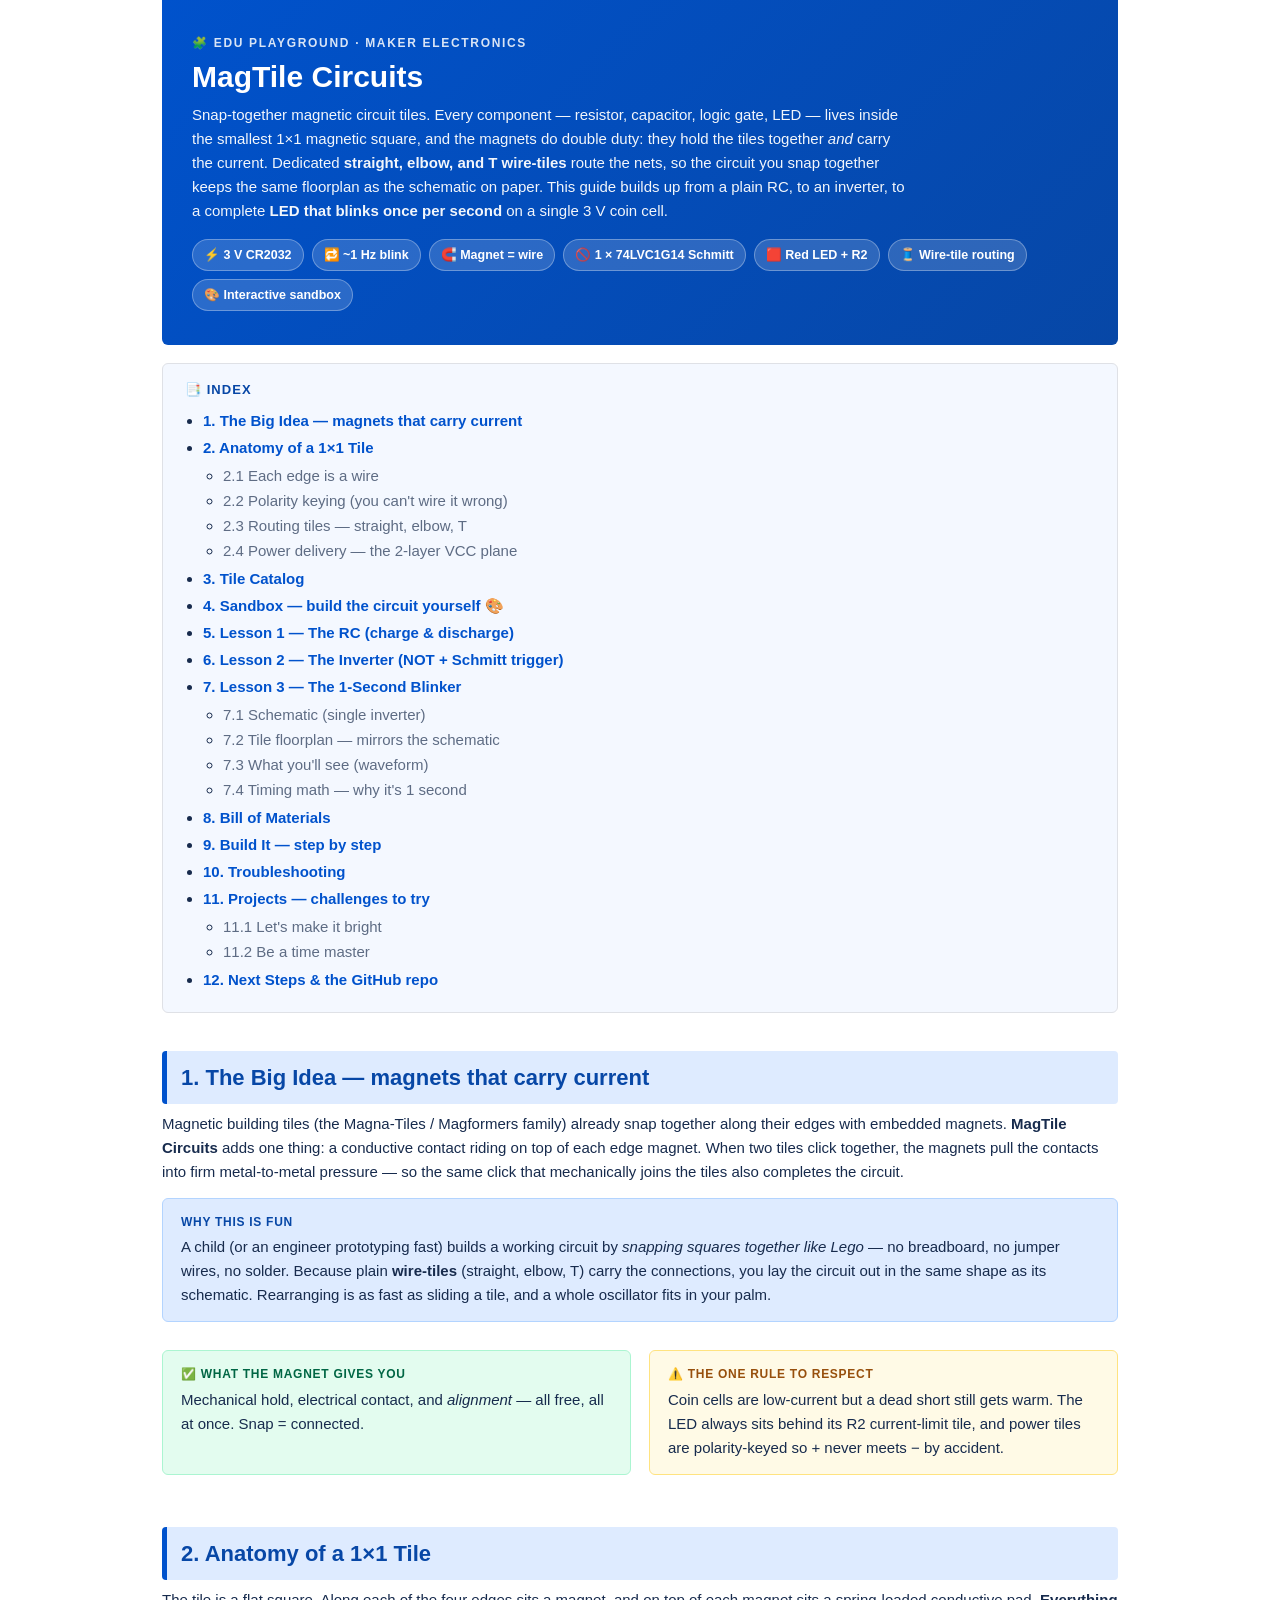
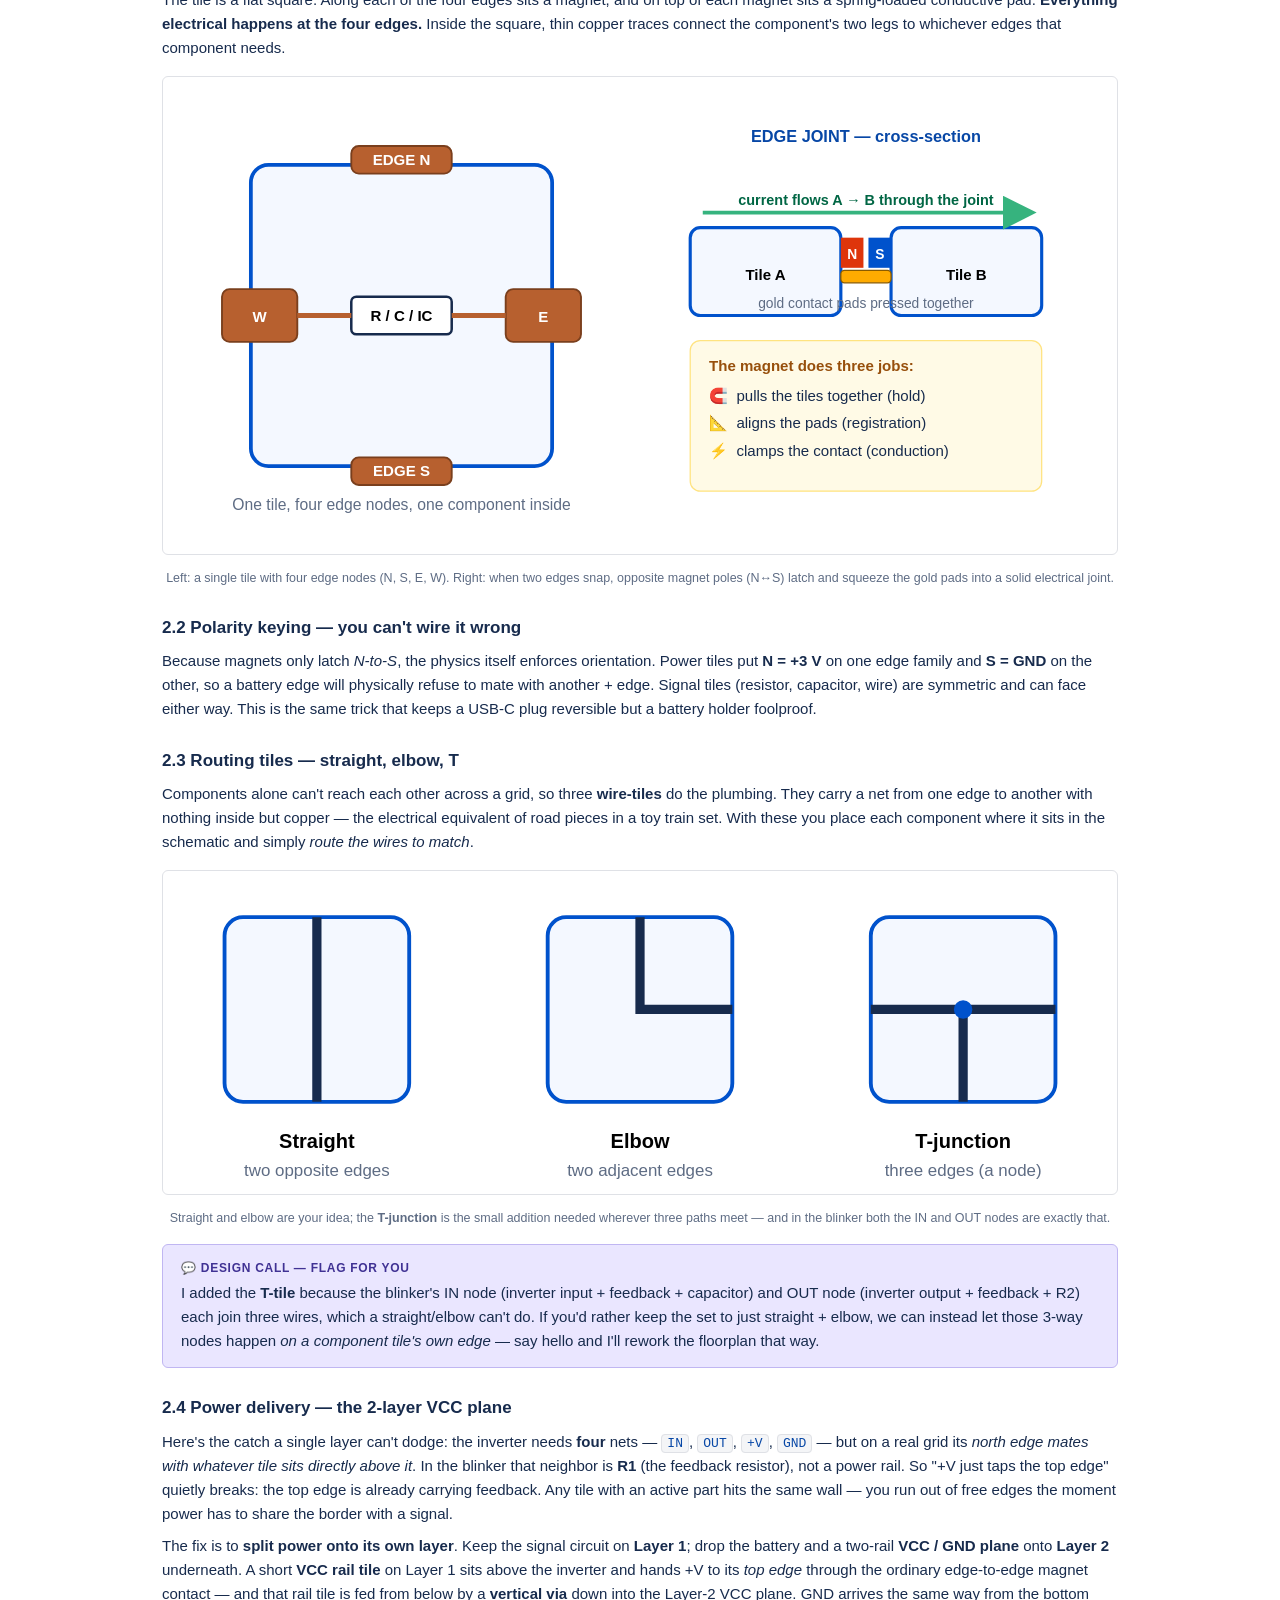
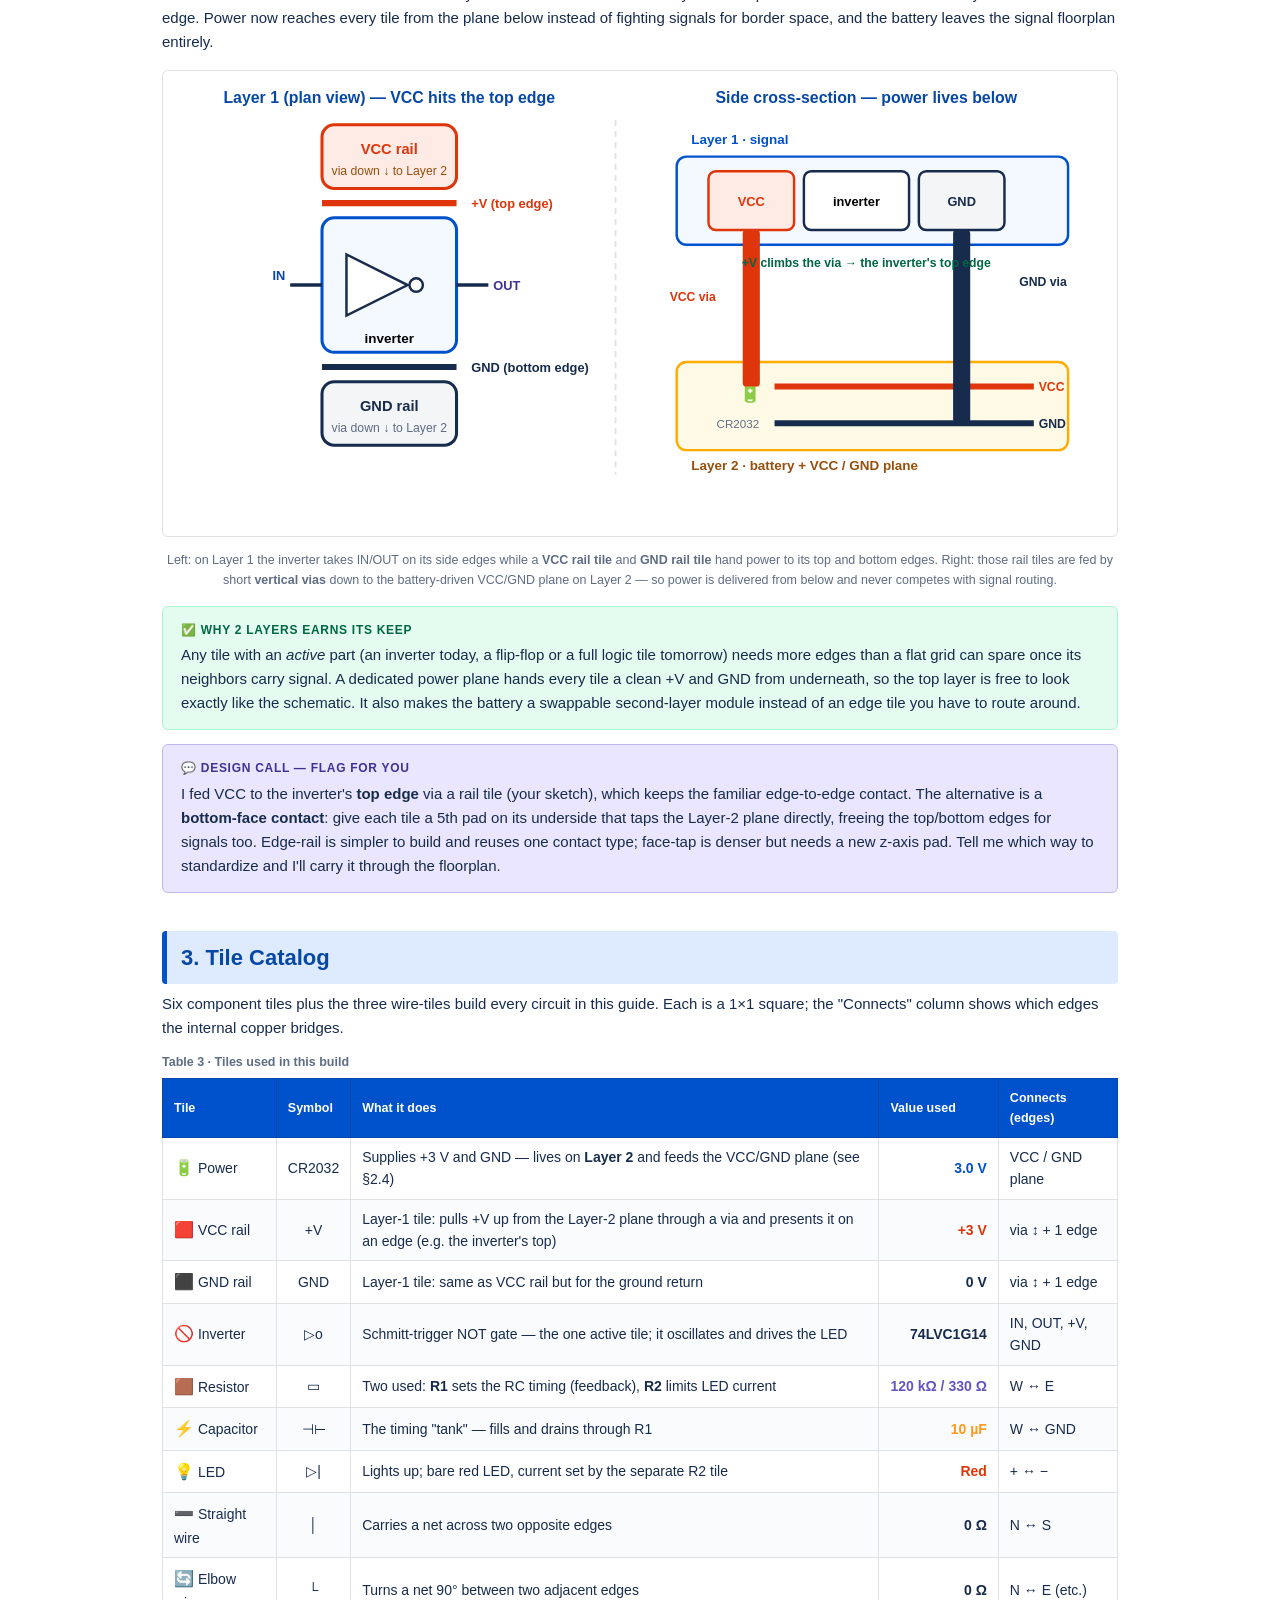
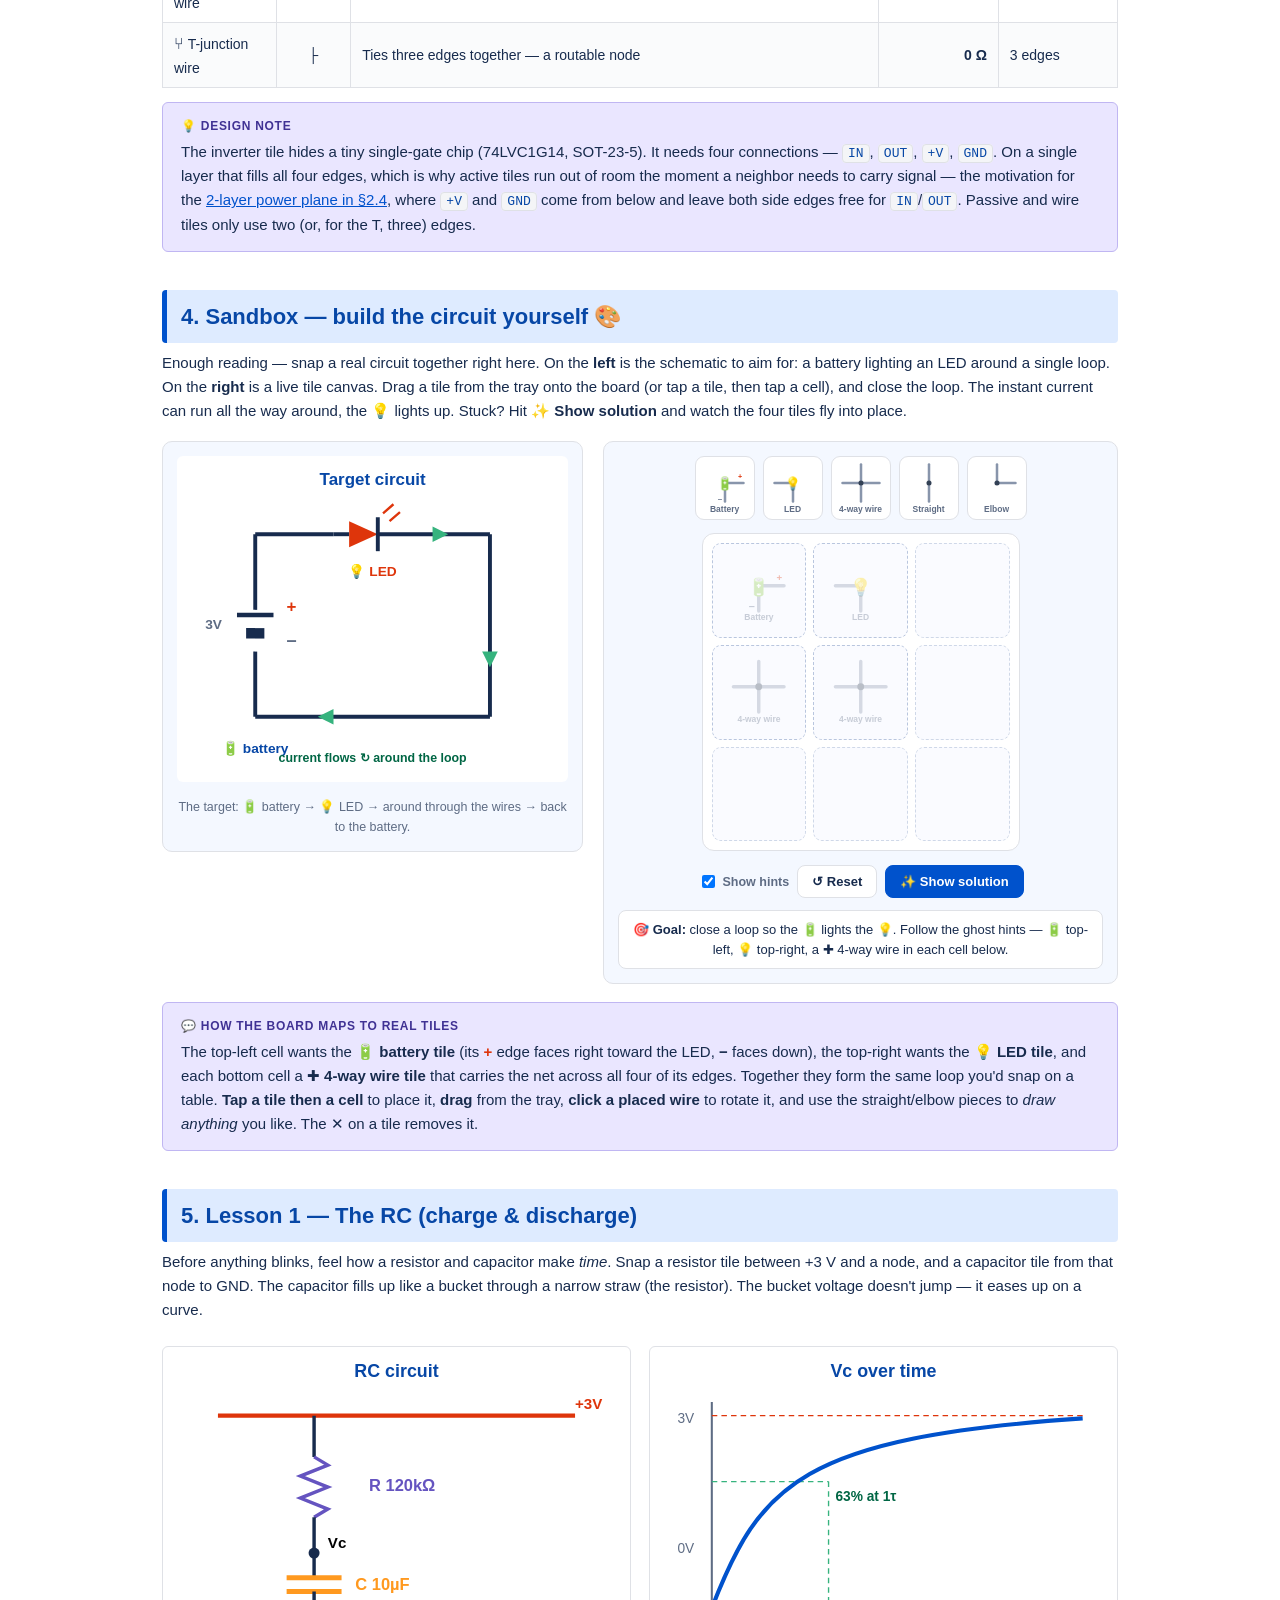
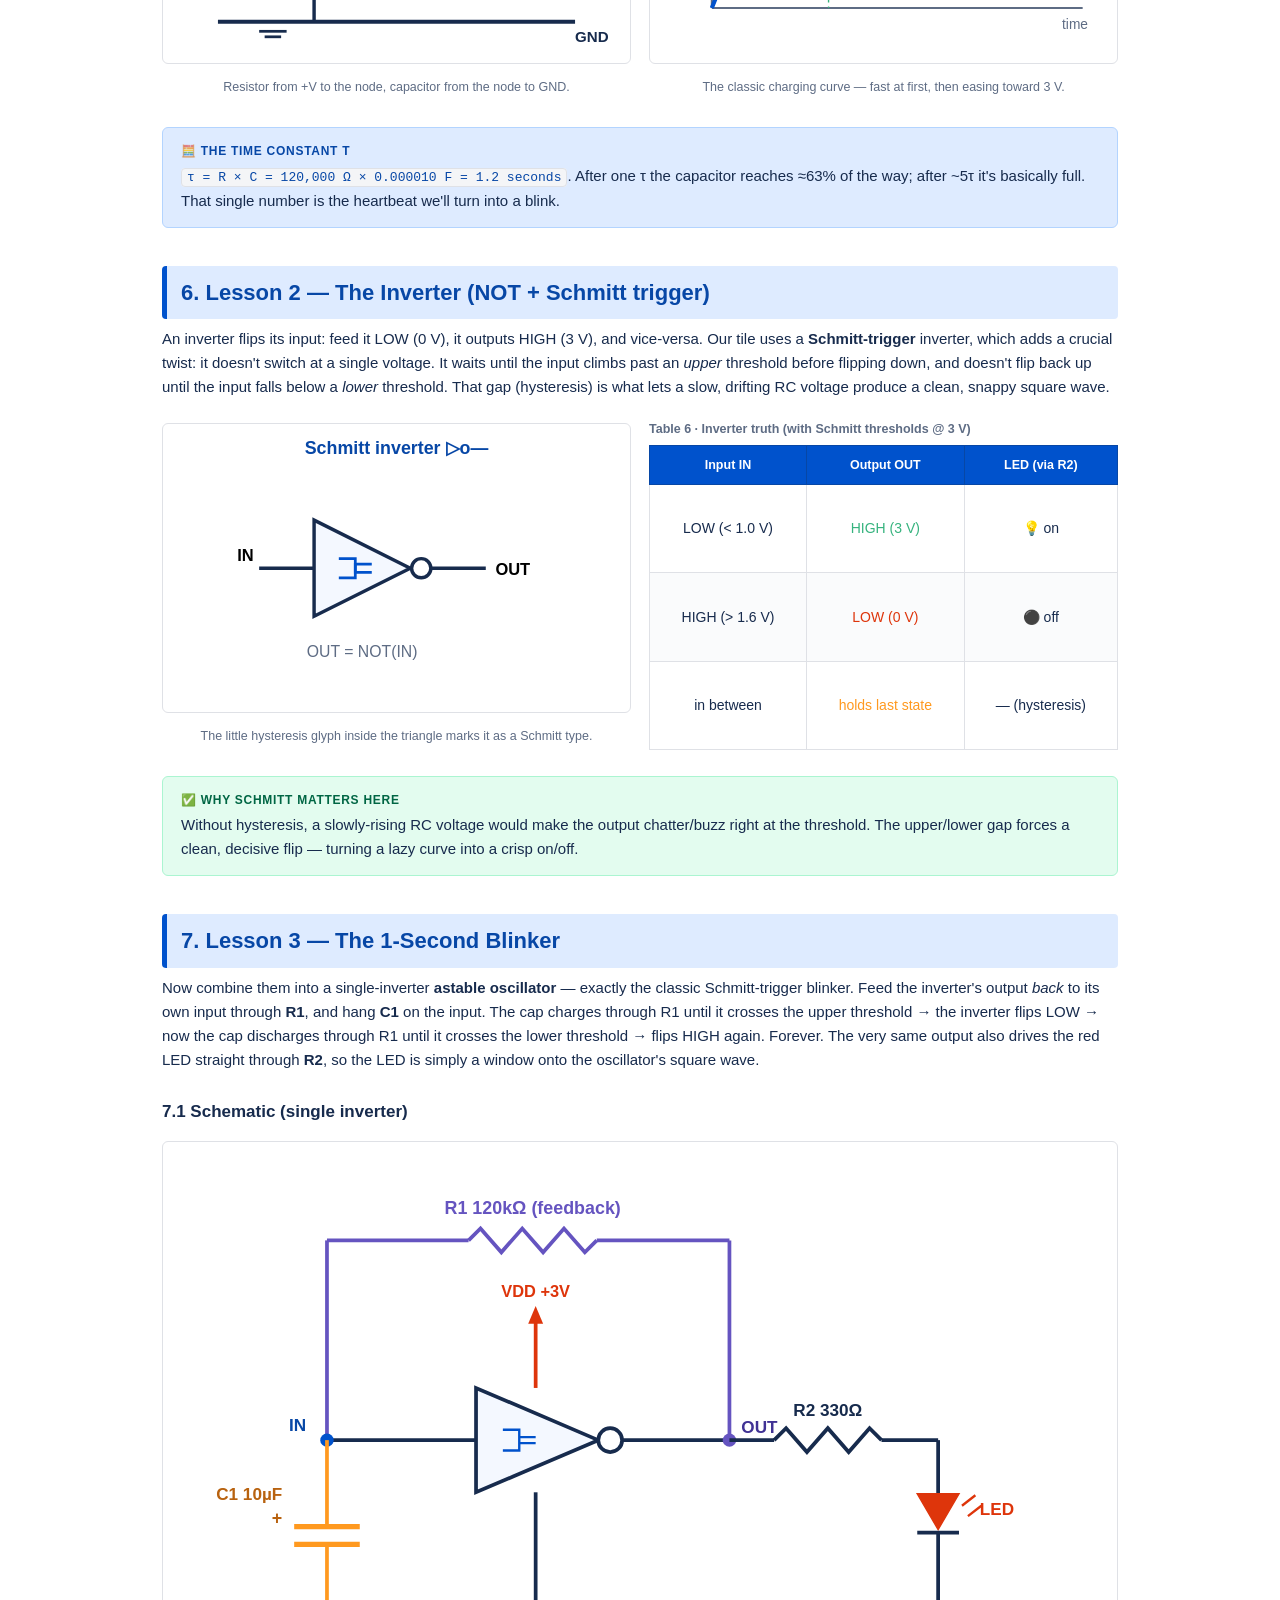
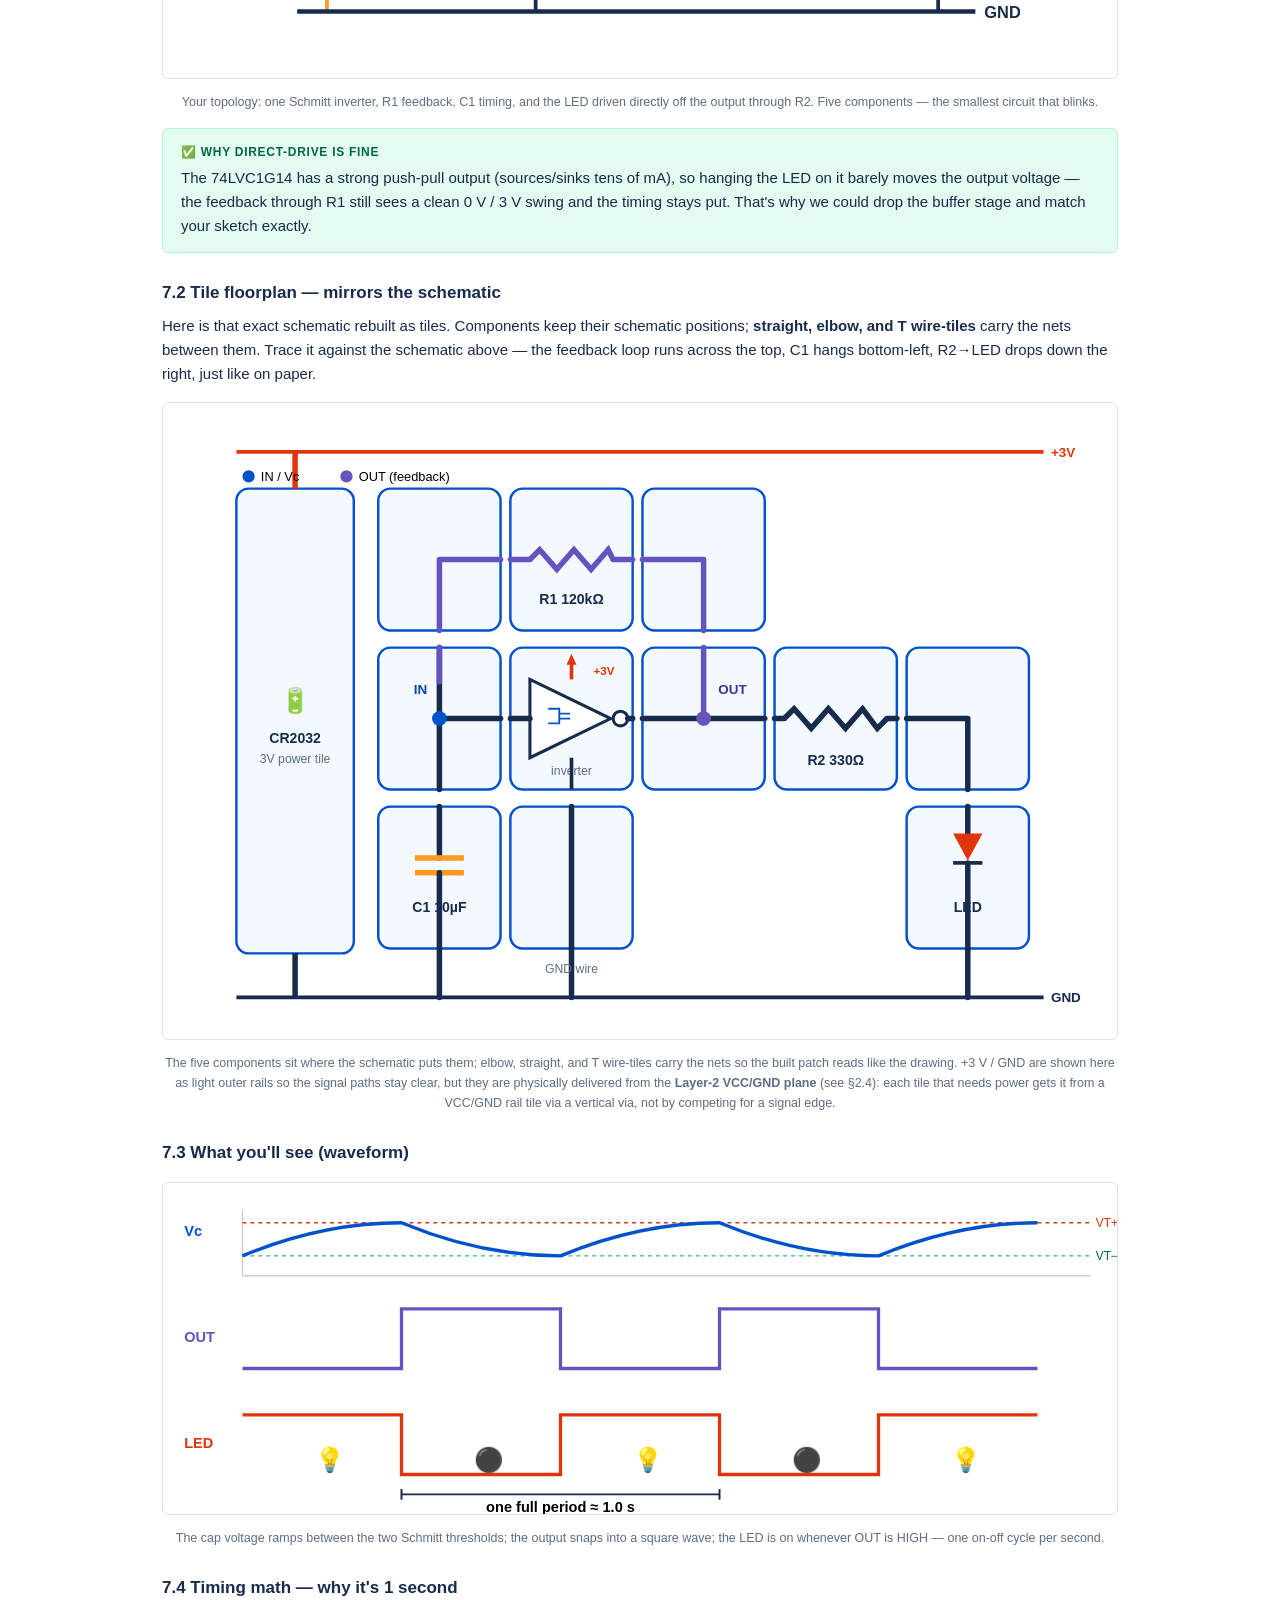
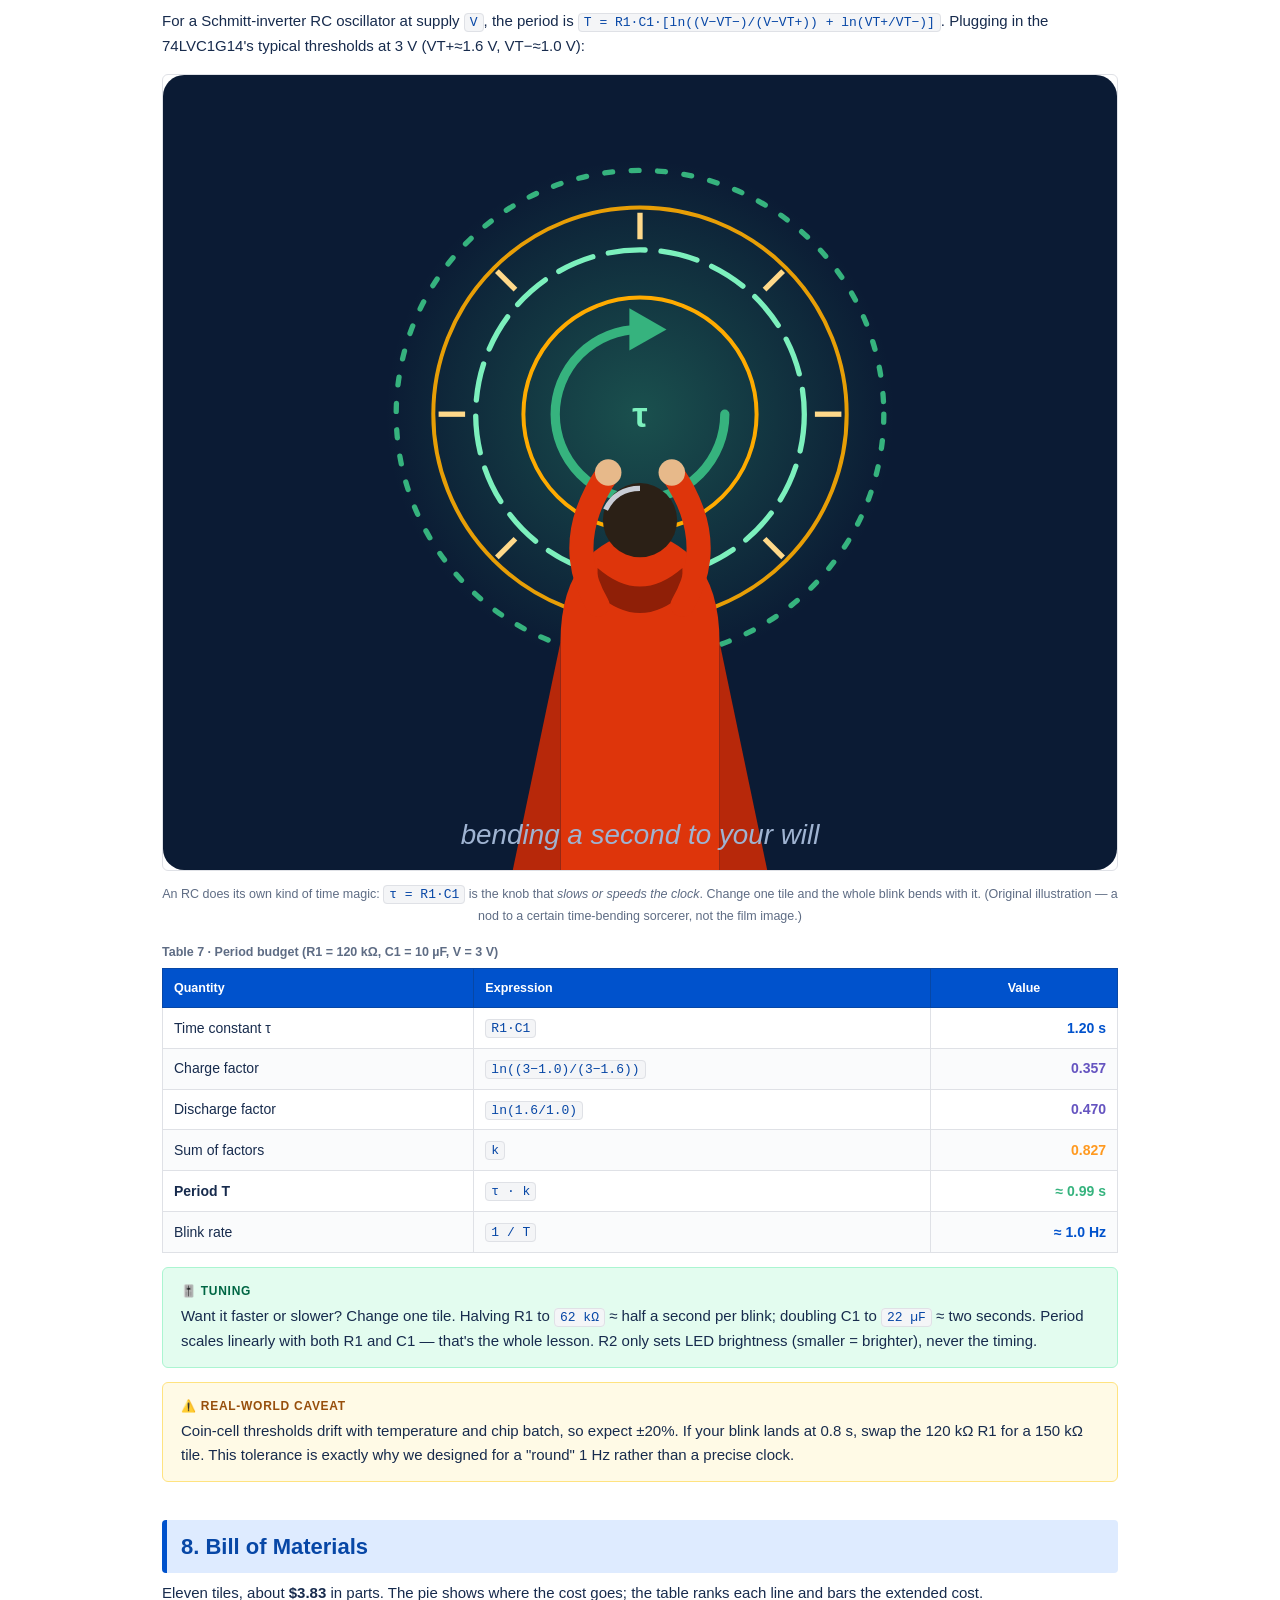
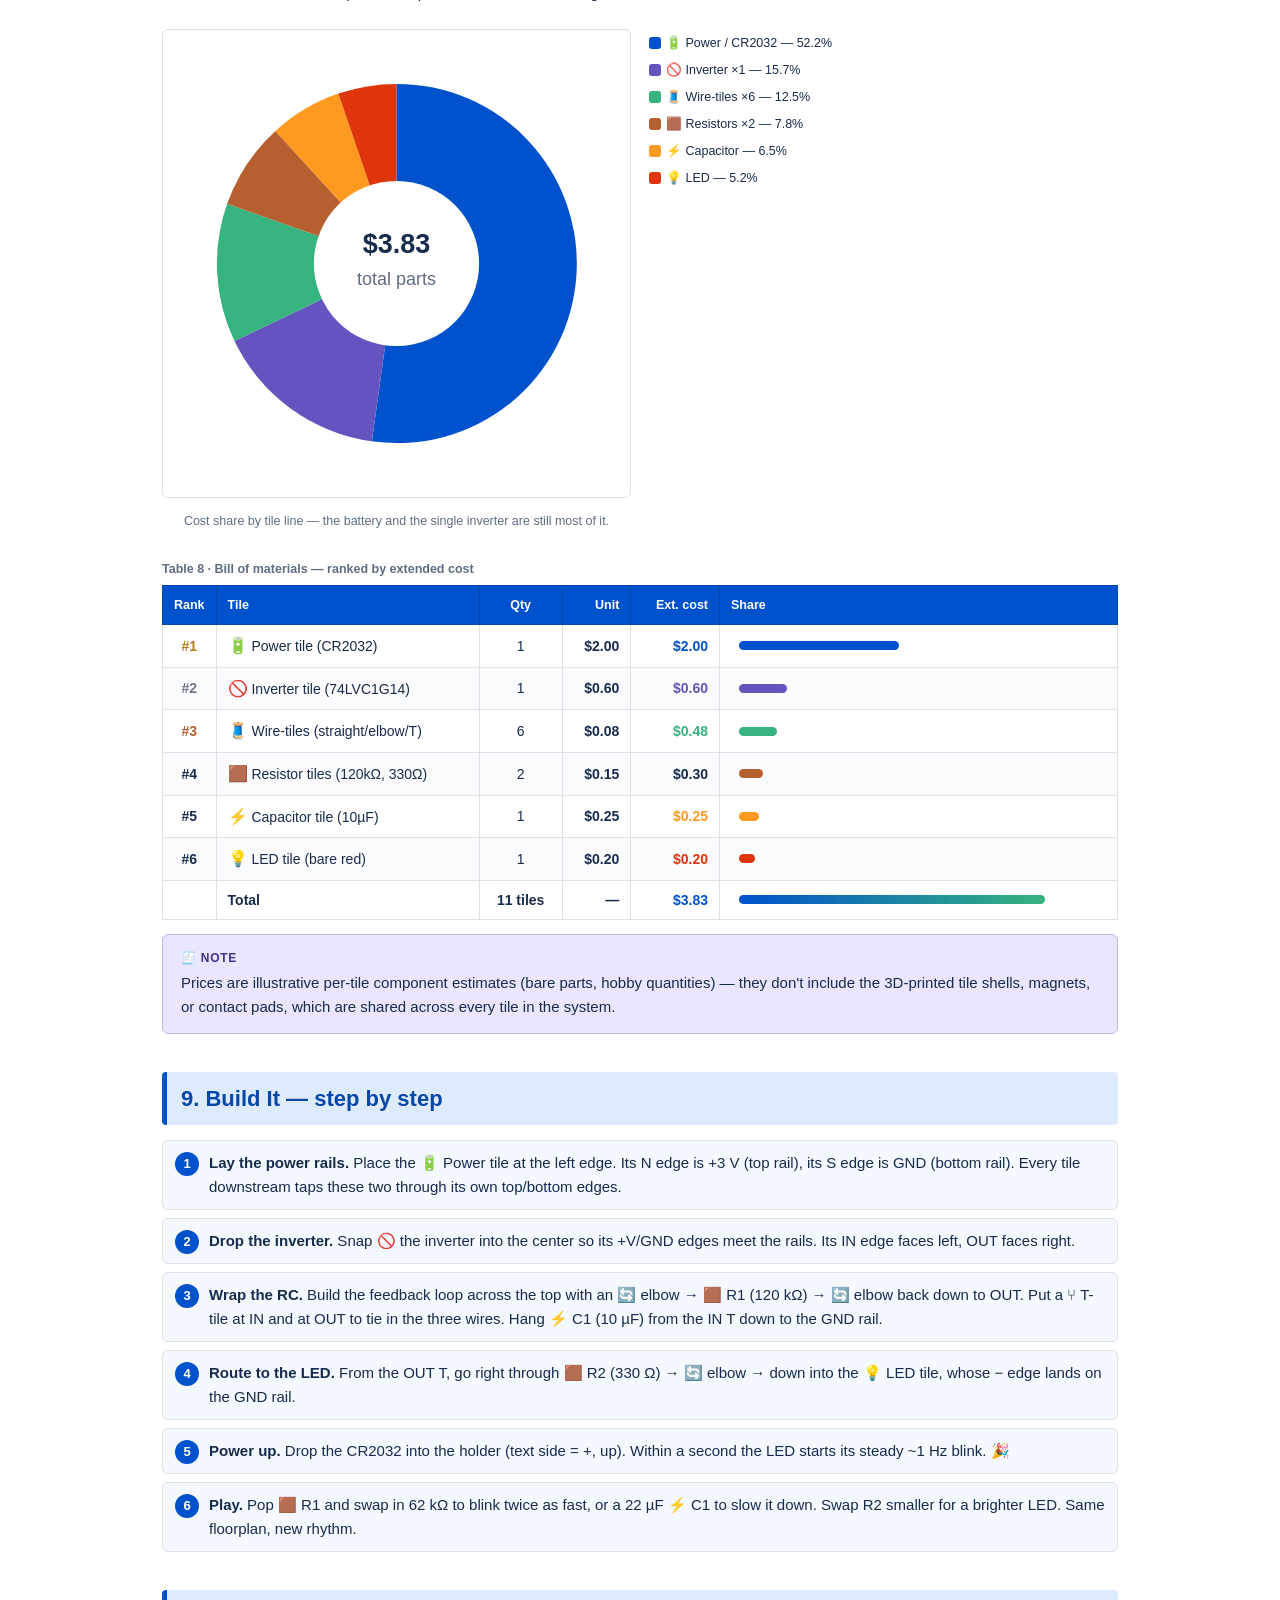
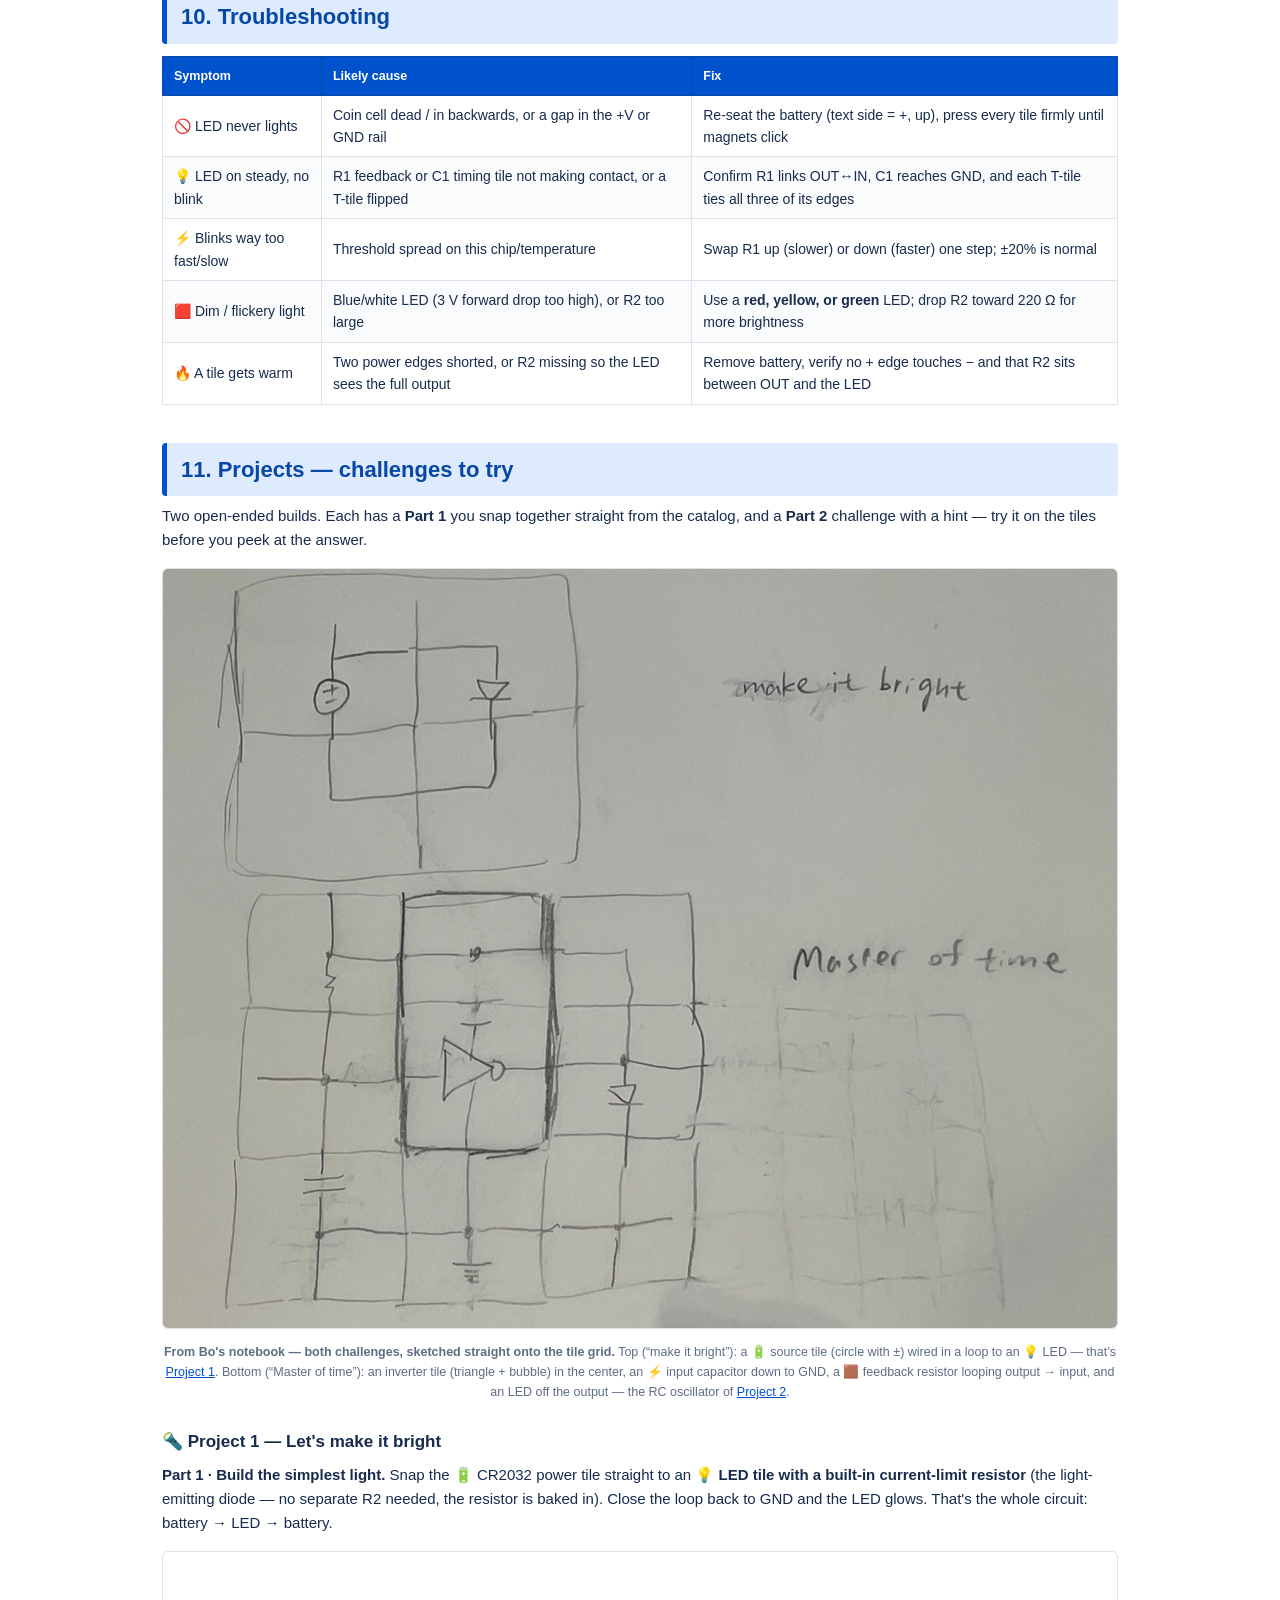
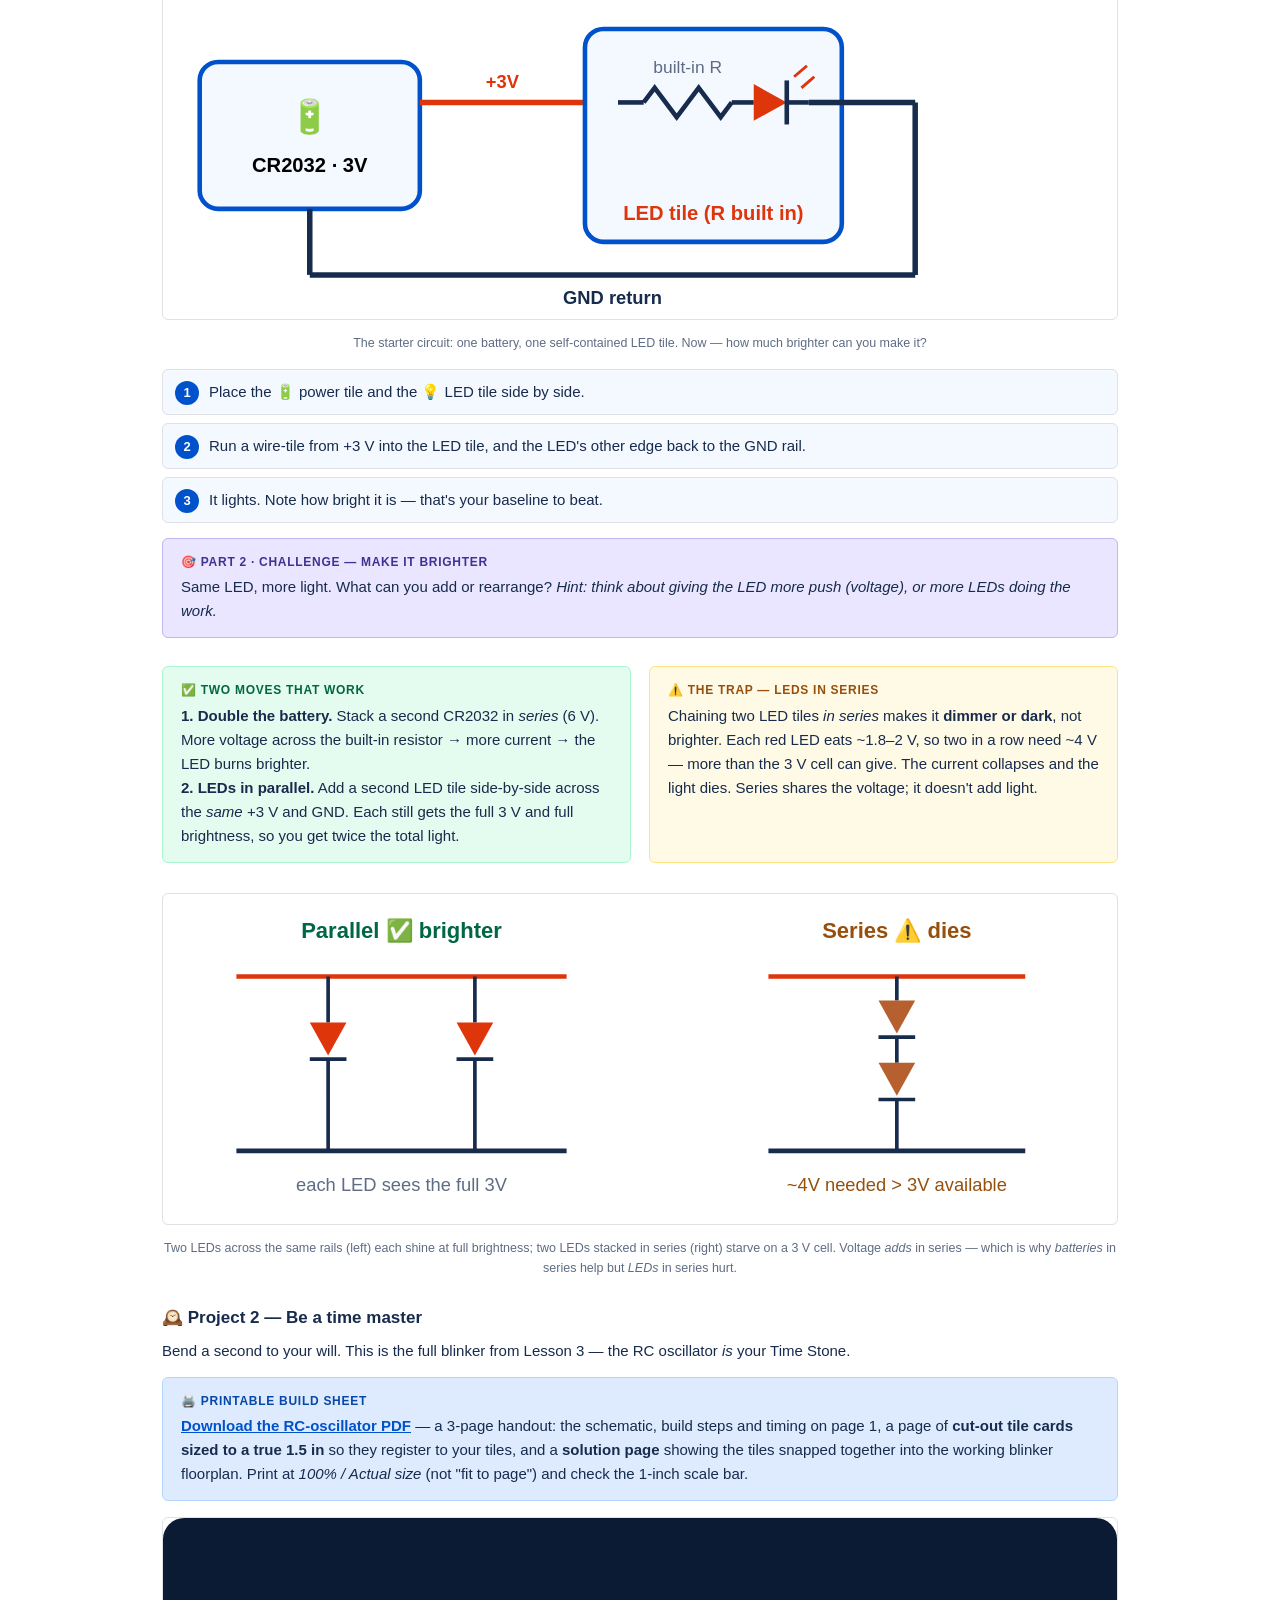
==== commit ac901456: "Add Bo's hand-drawn tile sketches to §11 Projects Upright photo of the two project floorplans traced" ====
--- a/docs/index.html
+++ b/docs/index.html
@@ -998,6 +998,11 @@
 <h2 id="projects">11. Projects — challenges to try</h2>
 <p>Two open-ended builds. Each has a <strong>Part 1</strong> you snap together straight from the catalog, and a <strong>Part 2</strong> challenge with a hint — try it on the tiles before you peek at the answer.</p>
 
+<figure>
+<img src="tile_sketches.jpg" alt="Hand-drawn tile floorplans for both projects: a battery-and-LED loop labelled 'make it bright', and an inverter RC oscillator labelled 'Master of time'." style="max-width:100%;height:auto;border:1px solid var(--line);border-radius:6px;background:#fff">
+<figcaption><strong>From Bo's notebook — both challenges, sketched straight onto the tile grid.</strong> Top (&ldquo;make it bright&rdquo;): a 🔋 source tile (circle with &plusmn;) wired in a loop to an 💡 LED — that&rsquo;s <a href="#proj1">Project&nbsp;1</a>. Bottom (&ldquo;Master&nbsp;of&nbsp;time&rdquo;): an inverter tile (triangle&nbsp;+&nbsp;bubble) in the center, an ⚡ input capacitor down to GND, a 🟫 feedback resistor looping output&nbsp;→&nbsp;input, and an LED off the output — the RC oscillator of <a href="#proj2">Project&nbsp;2</a>.</figcaption>
+</figure>
+
 <!-- ---------- PROJECT 1 ---------- -->
 <h3 id="proj1">🔦 Project 1 — Let's make it bright</h3>
 <p><strong>Part 1 · Build the simplest light.</strong> Snap the 🔋 CR2032 power tile straight to an 💡 <strong>LED tile with a built-in current-limit resistor</strong> (the light-emitting diode — no separate R2 needed, the resistor is baked in). Close the loop back to GND and the LED glows. That's the whole circuit: battery → LED → battery.</p>
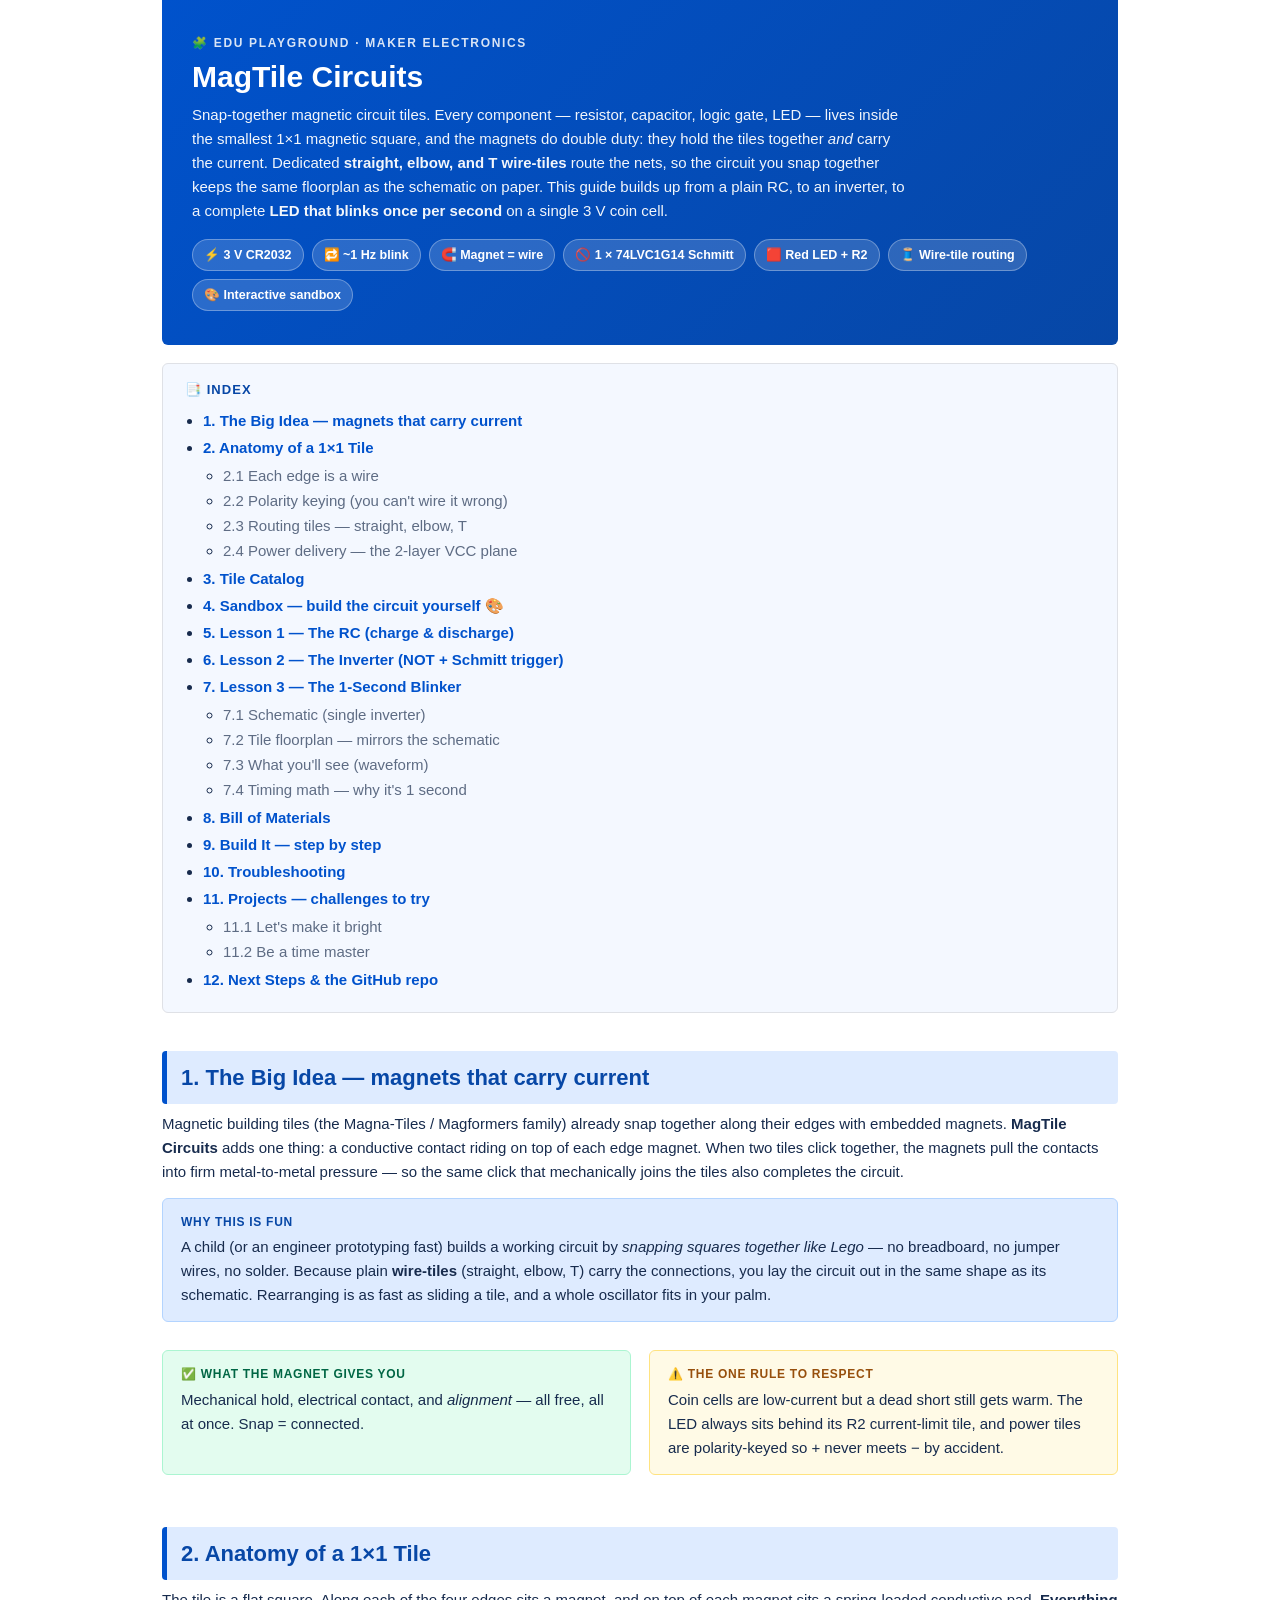
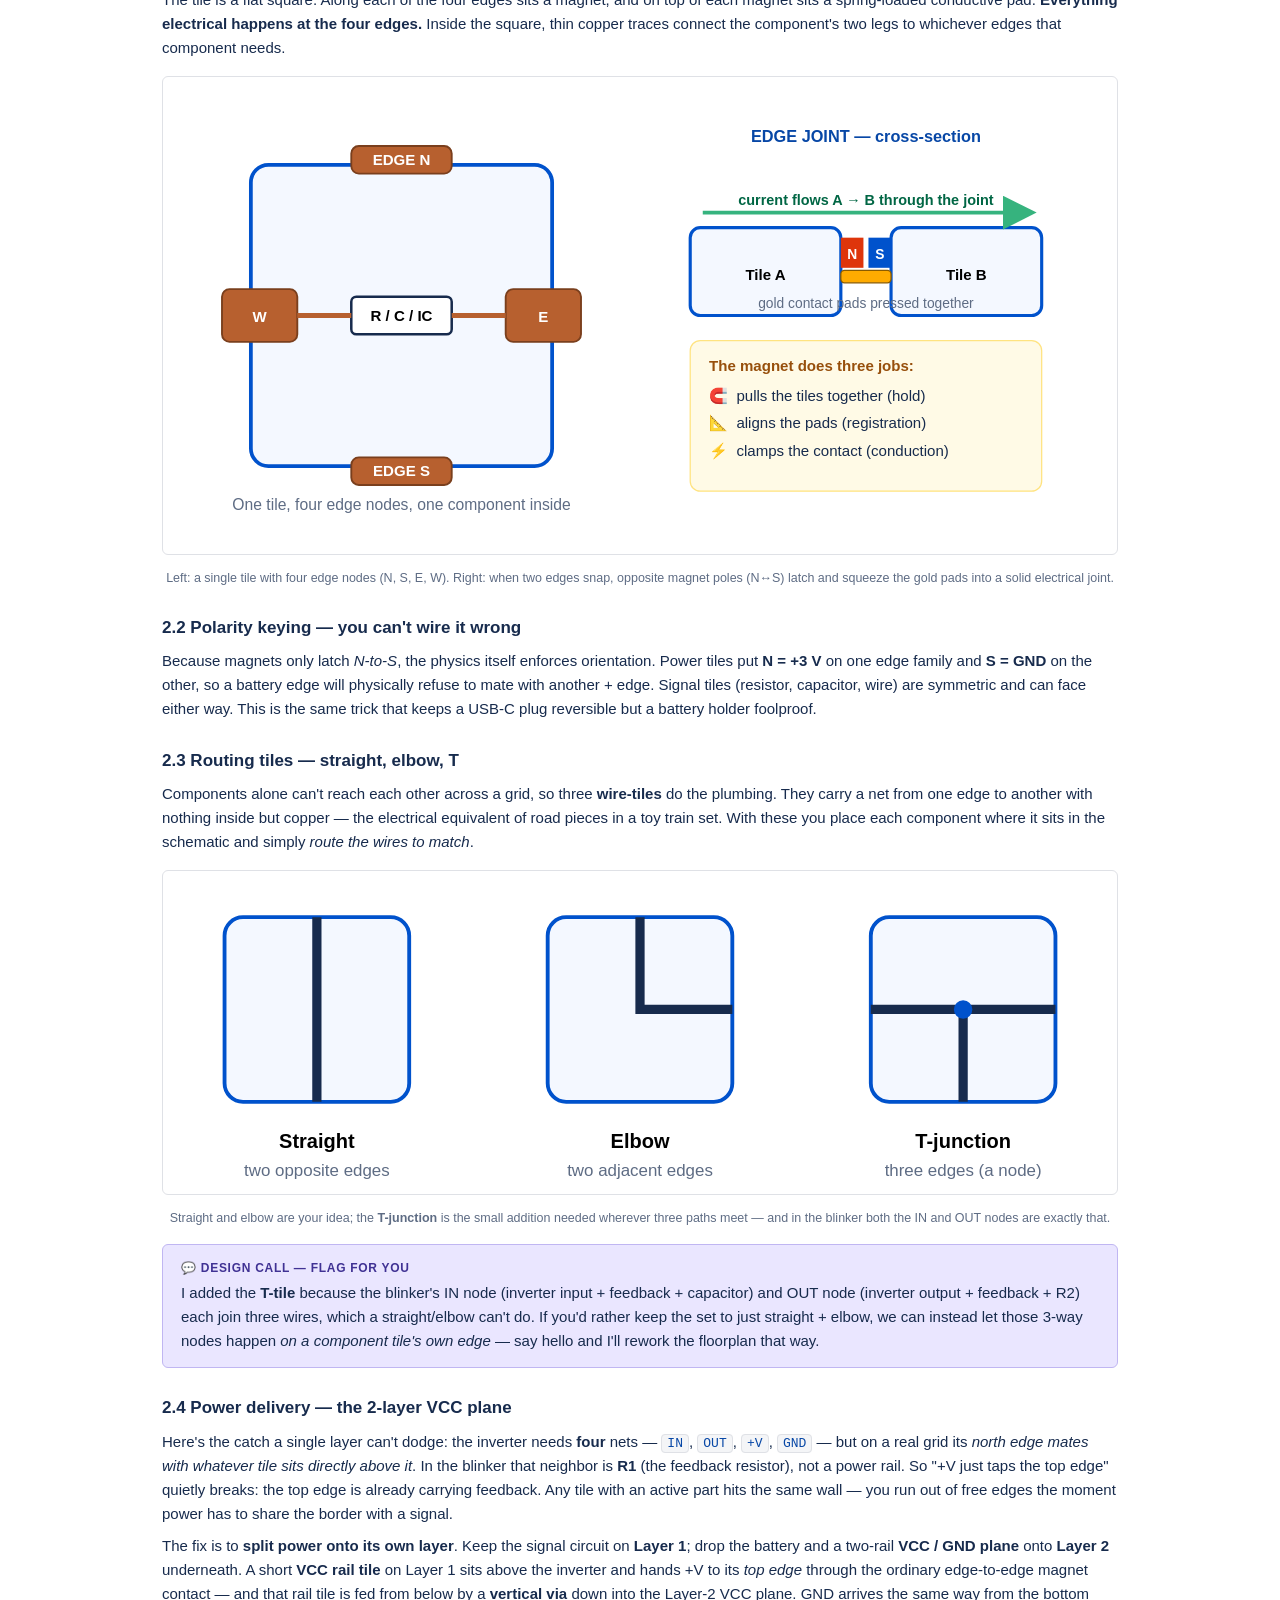
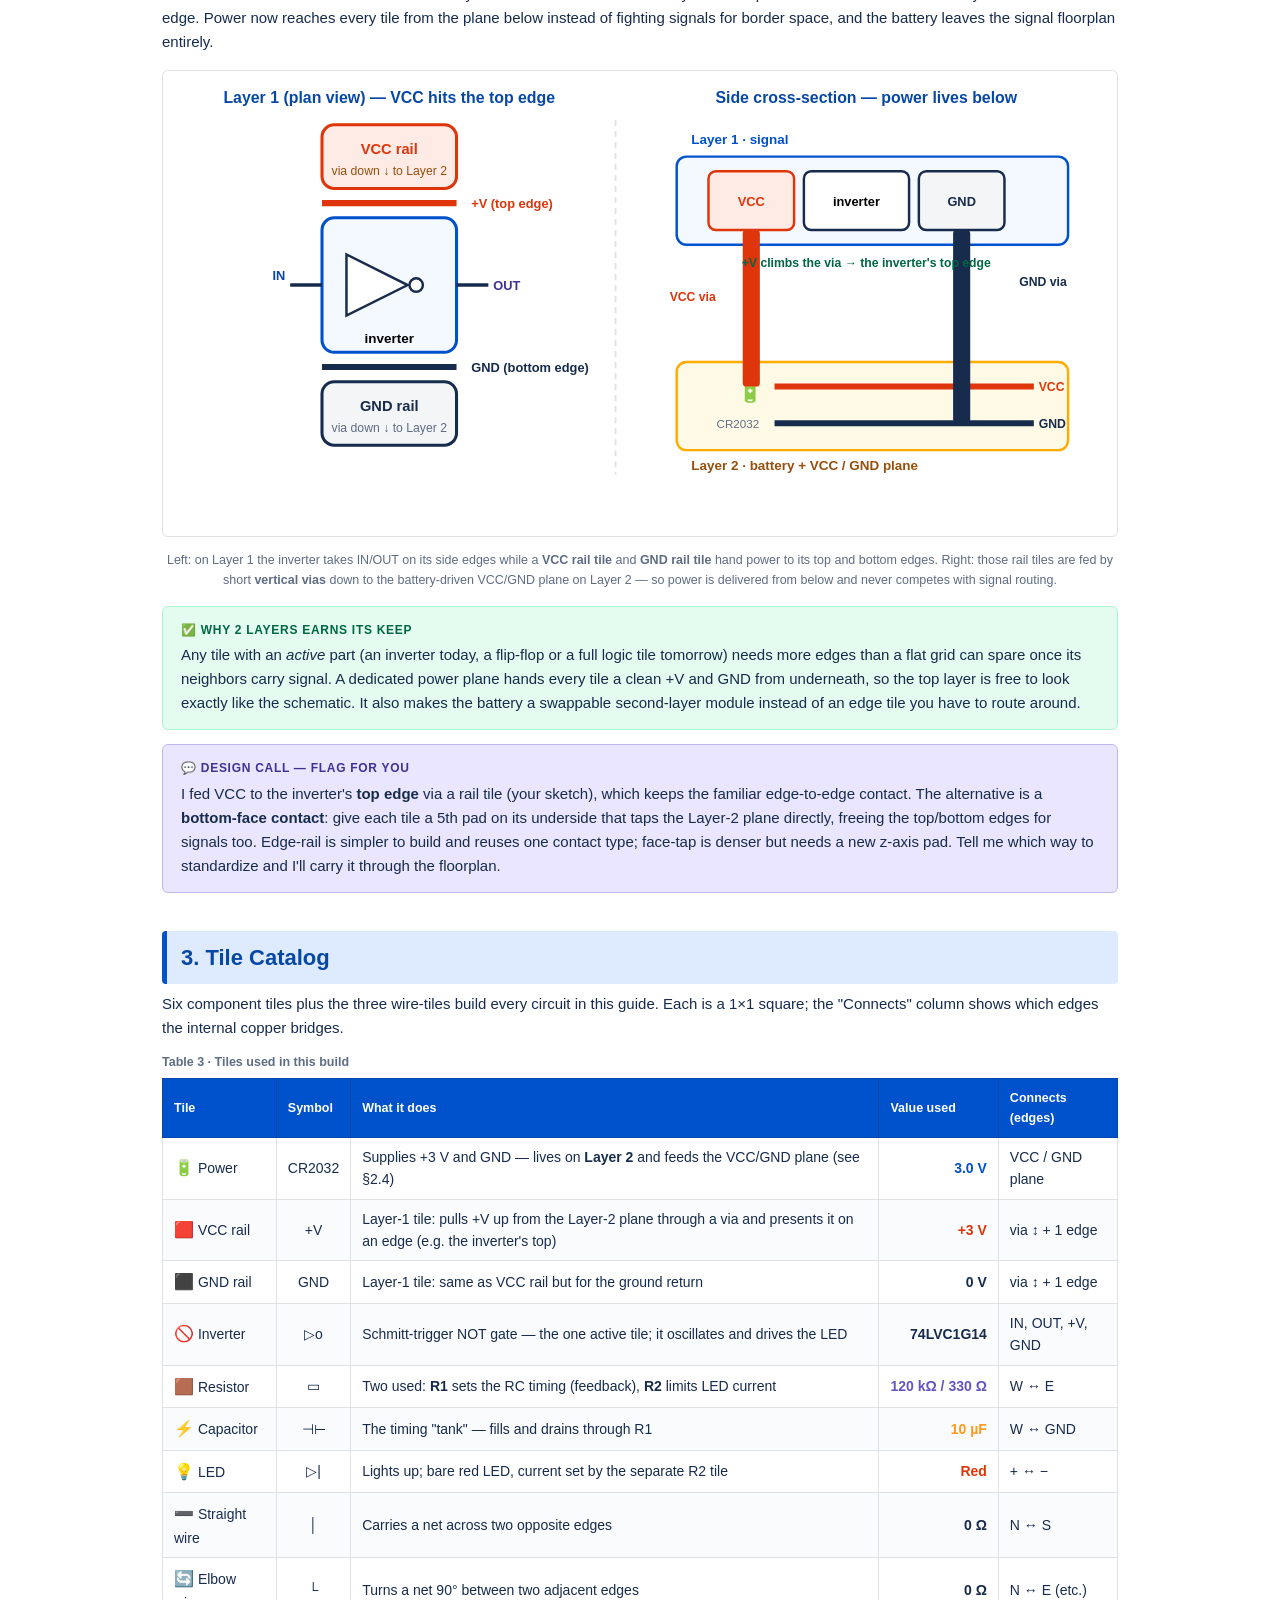
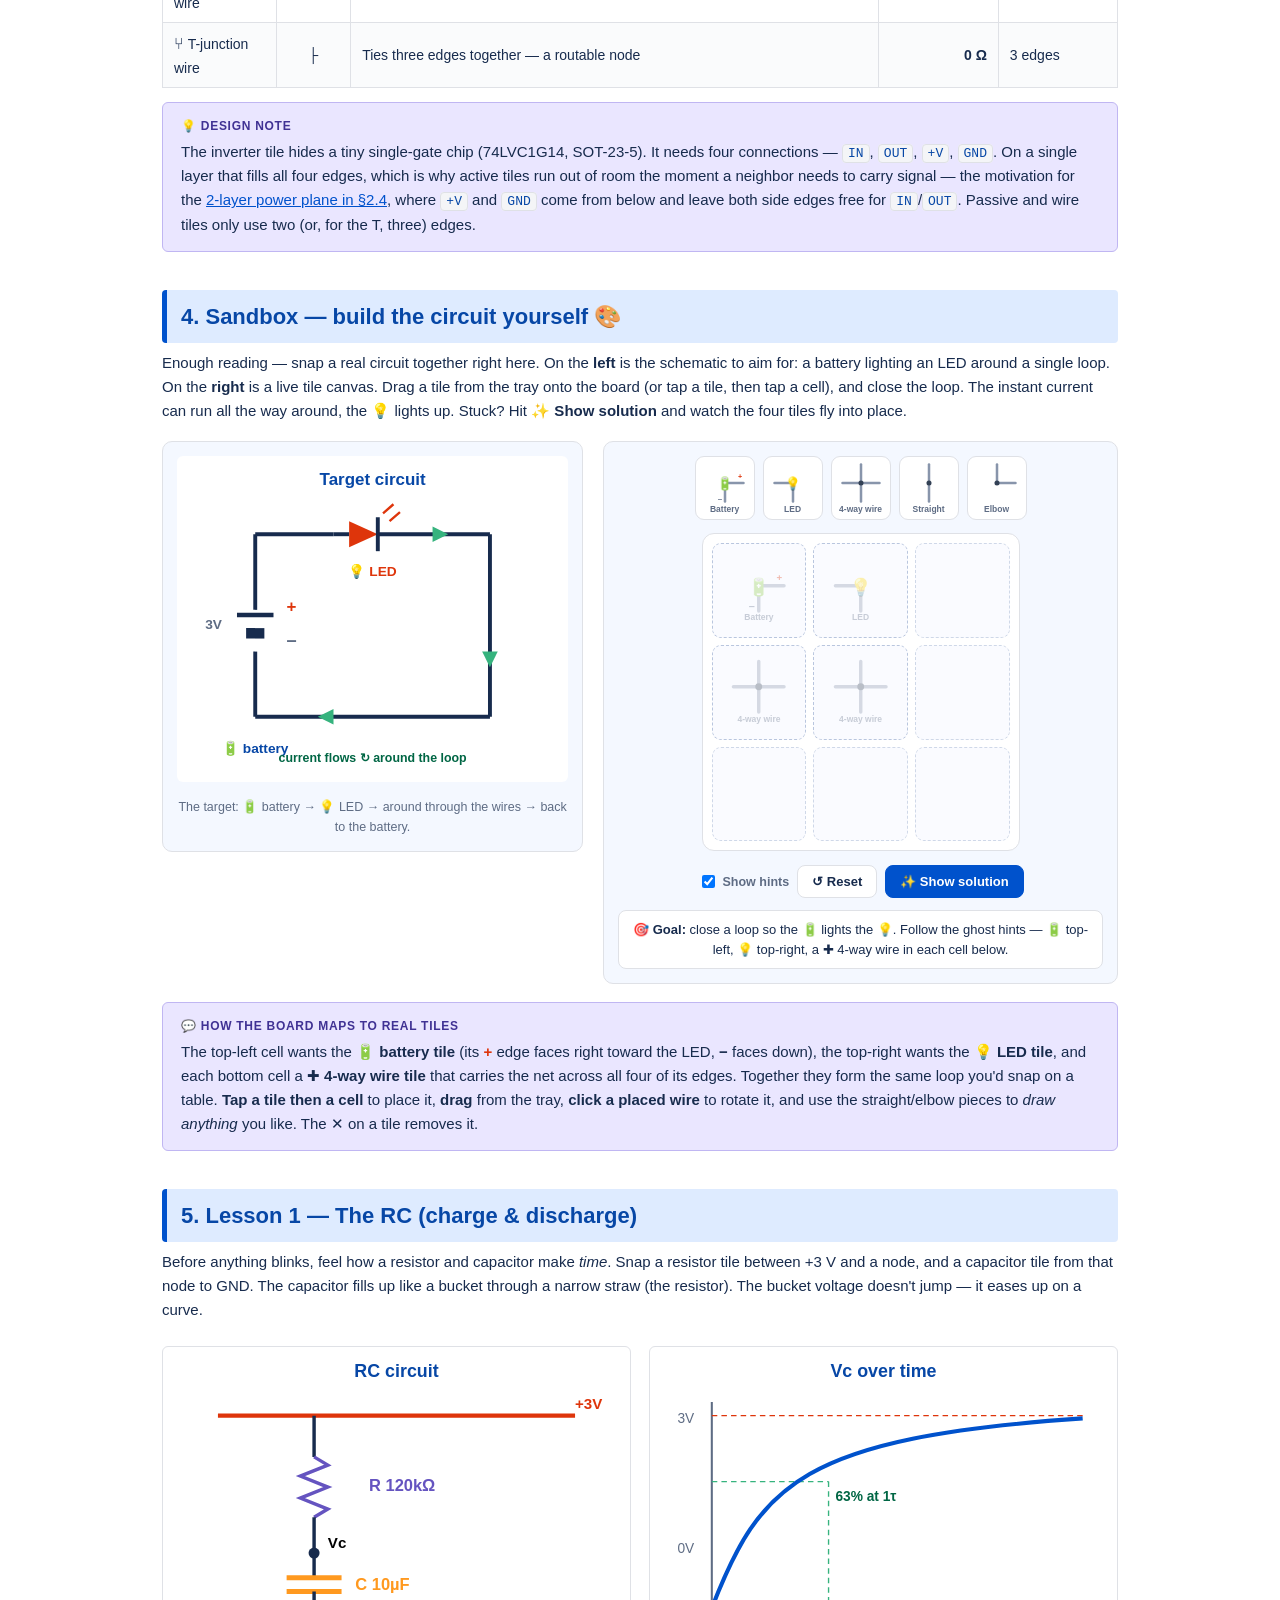
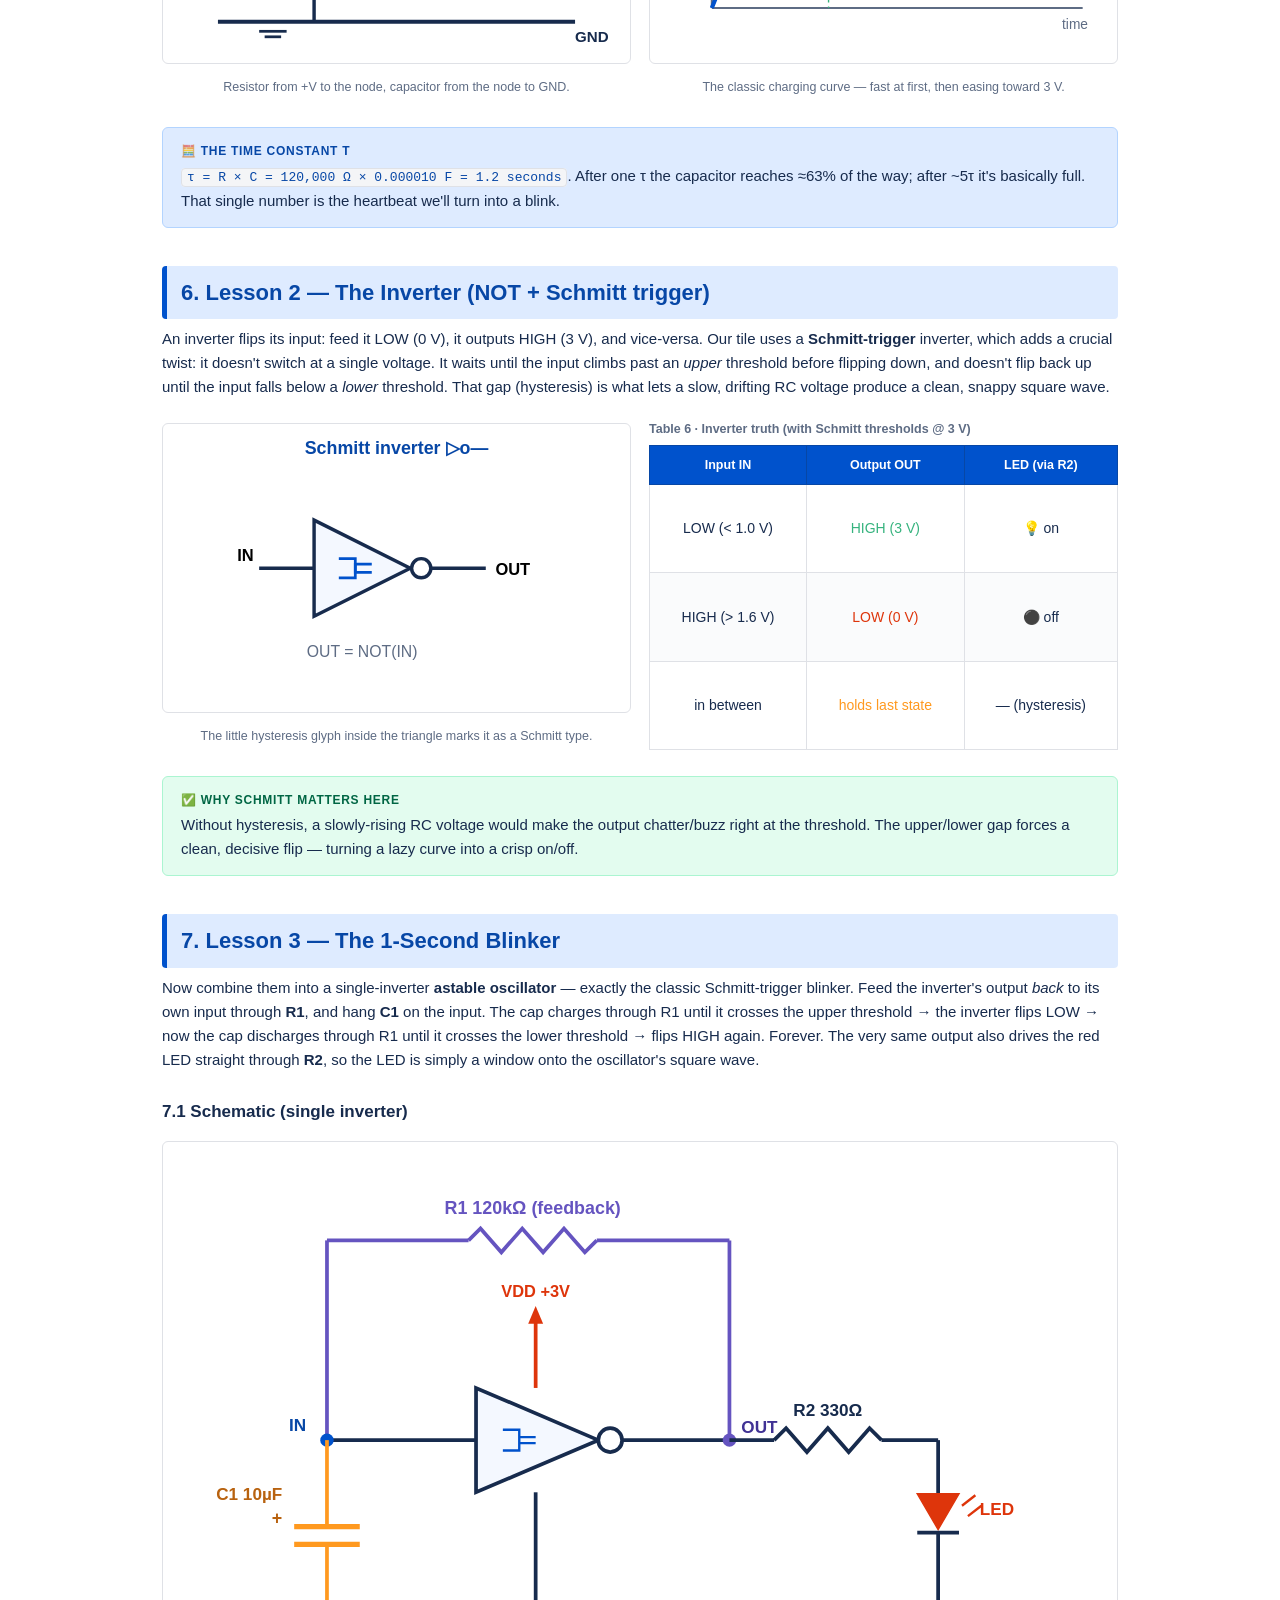
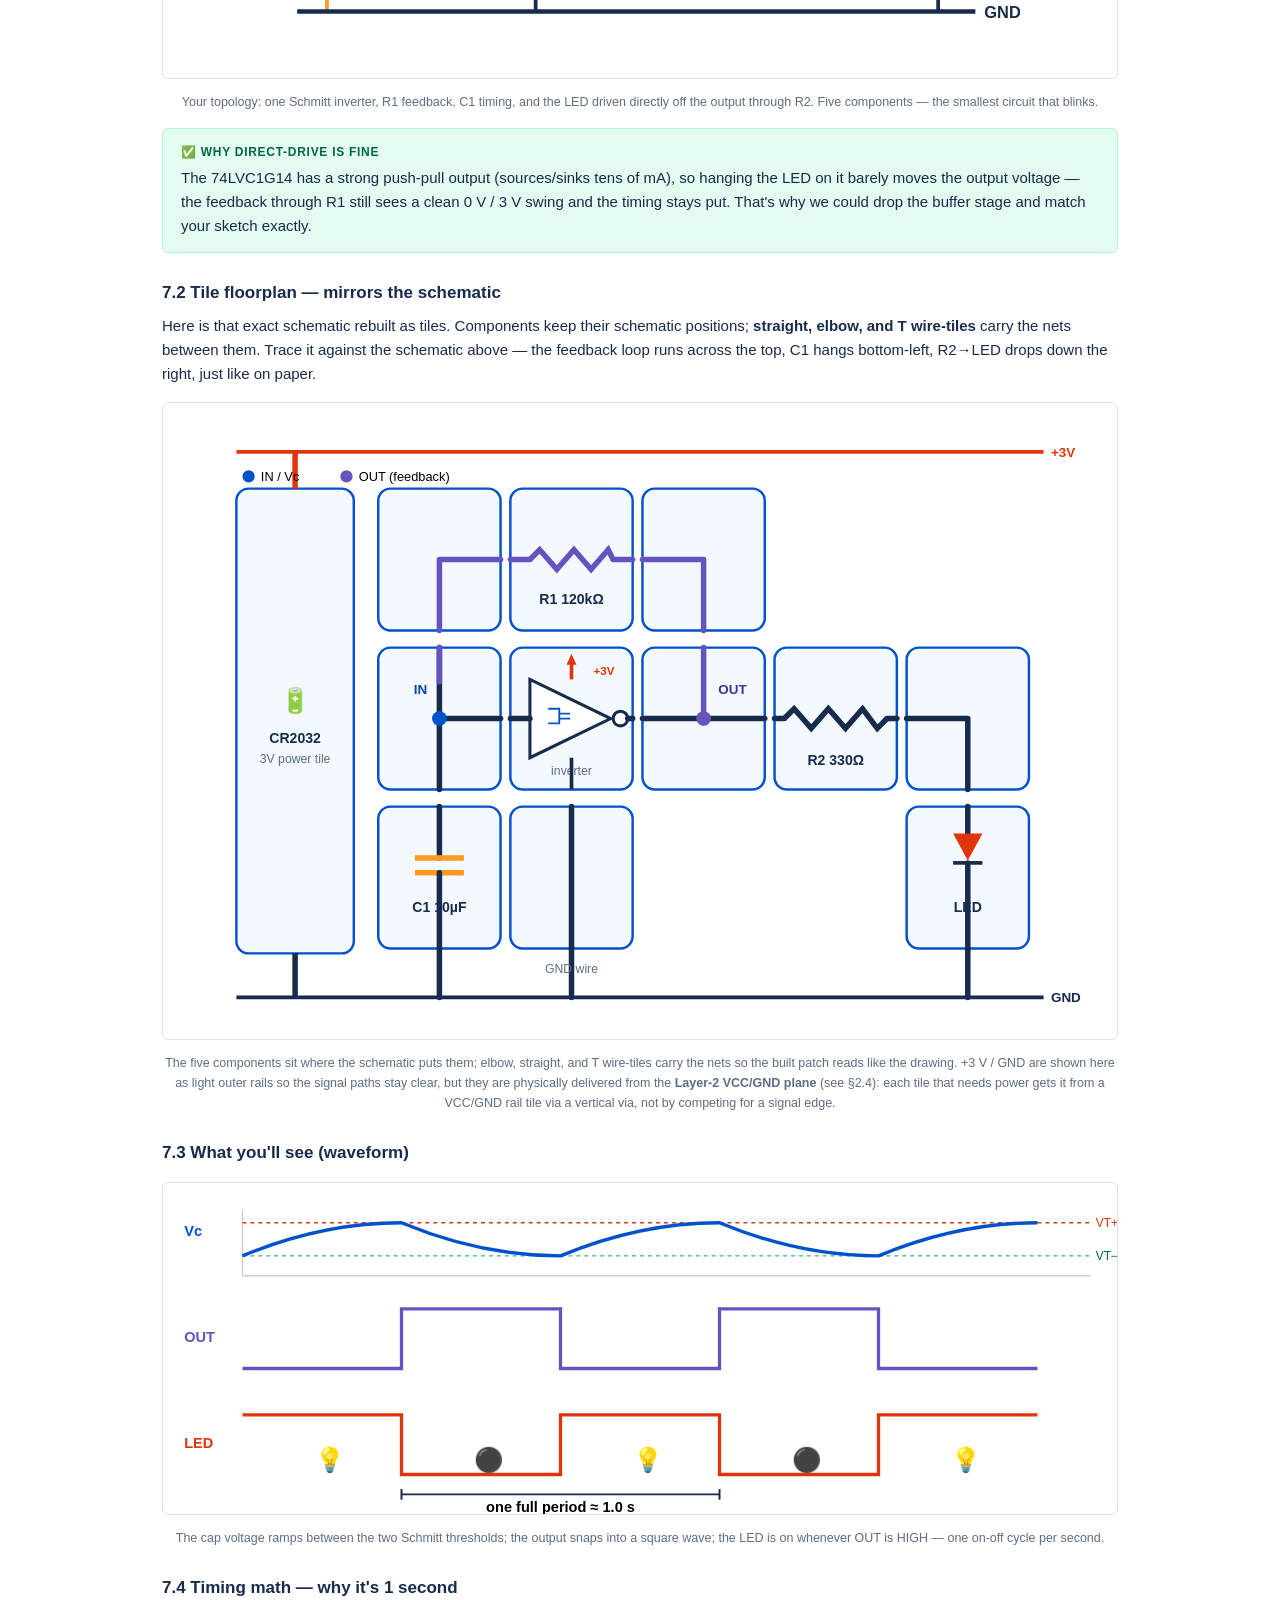
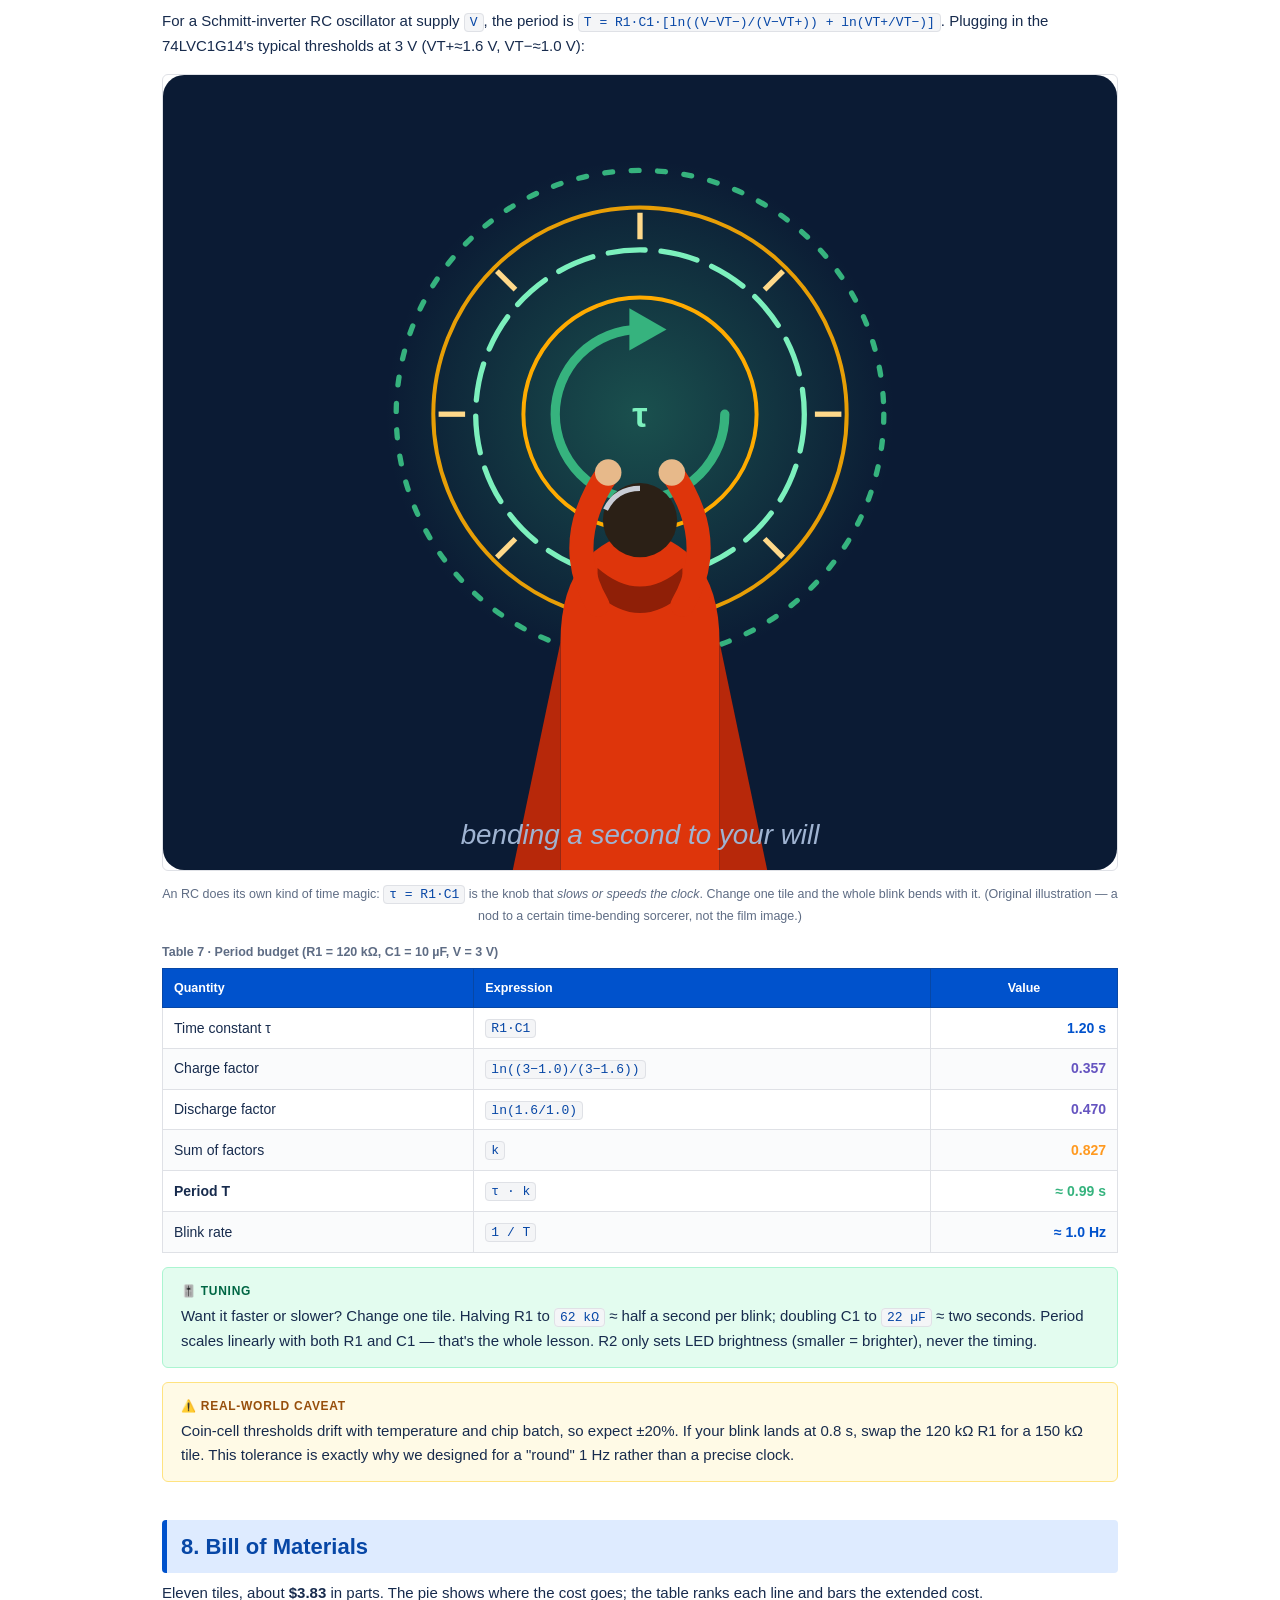
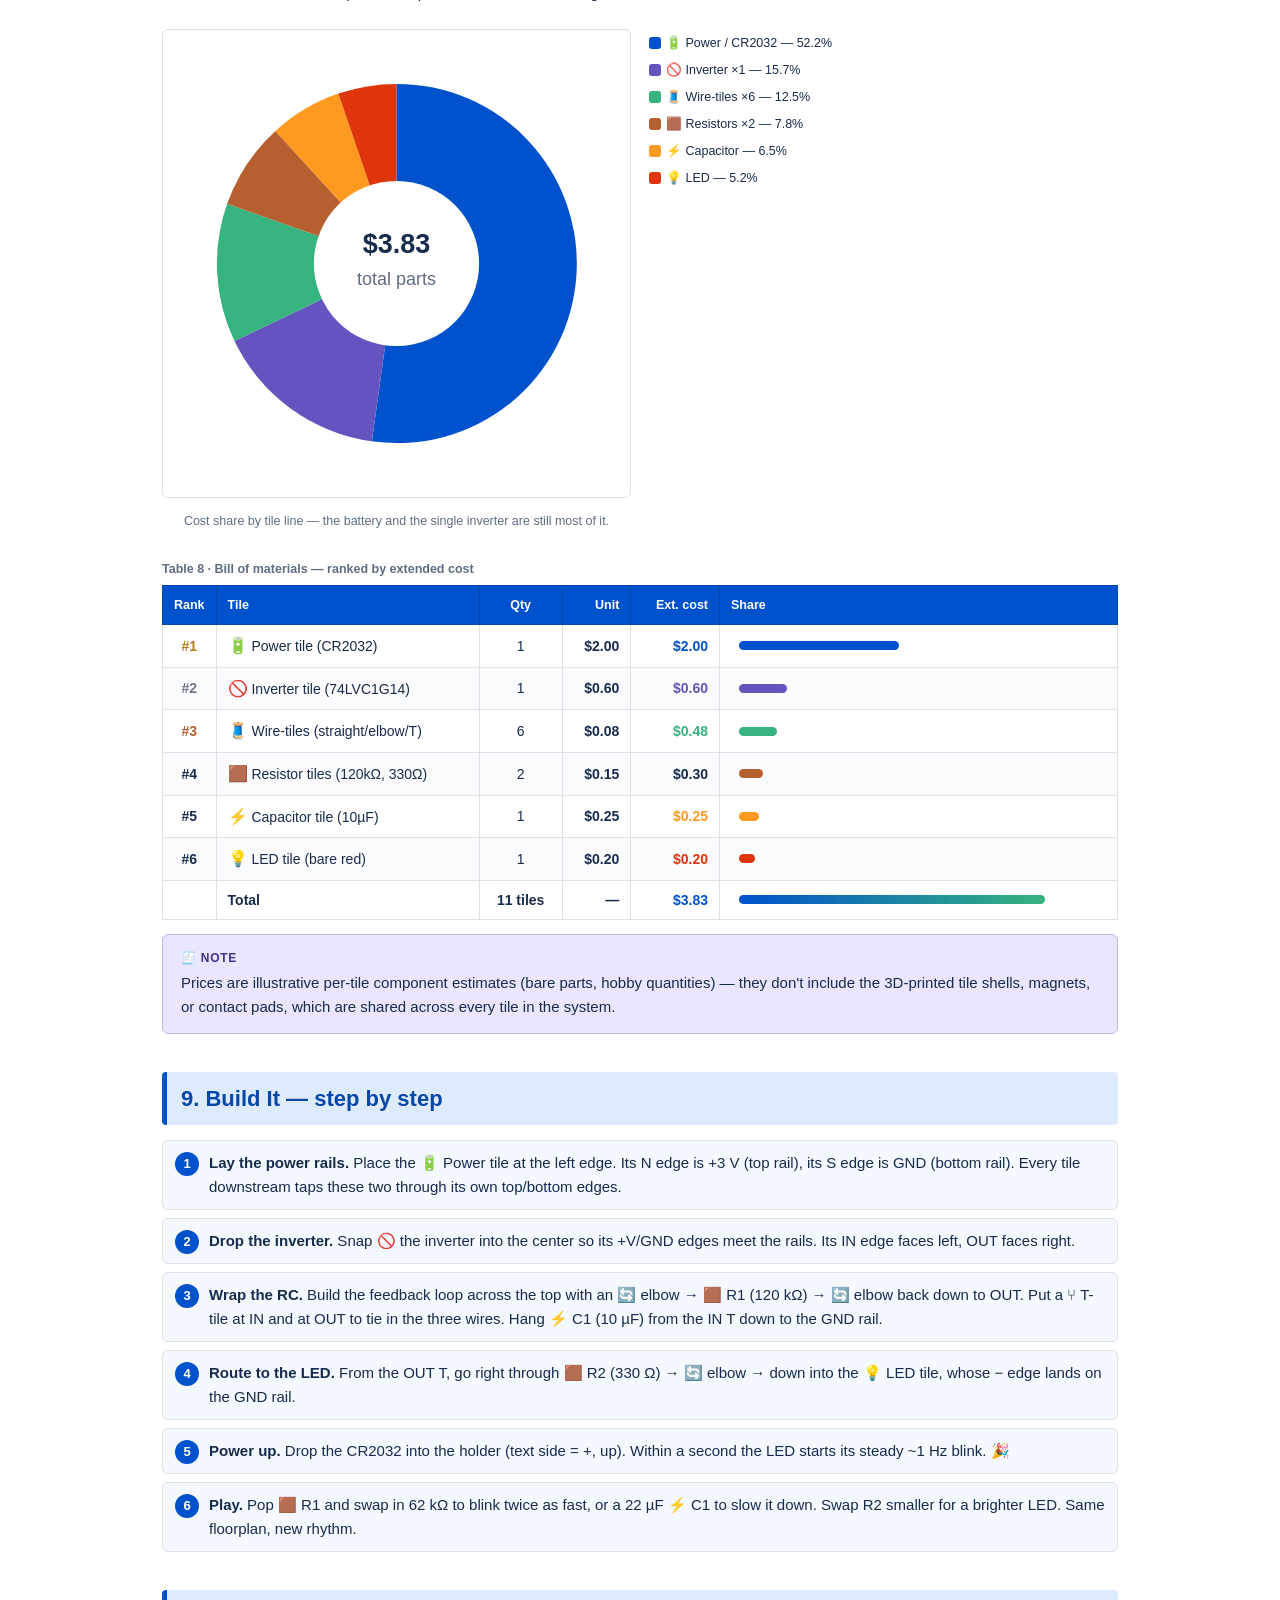
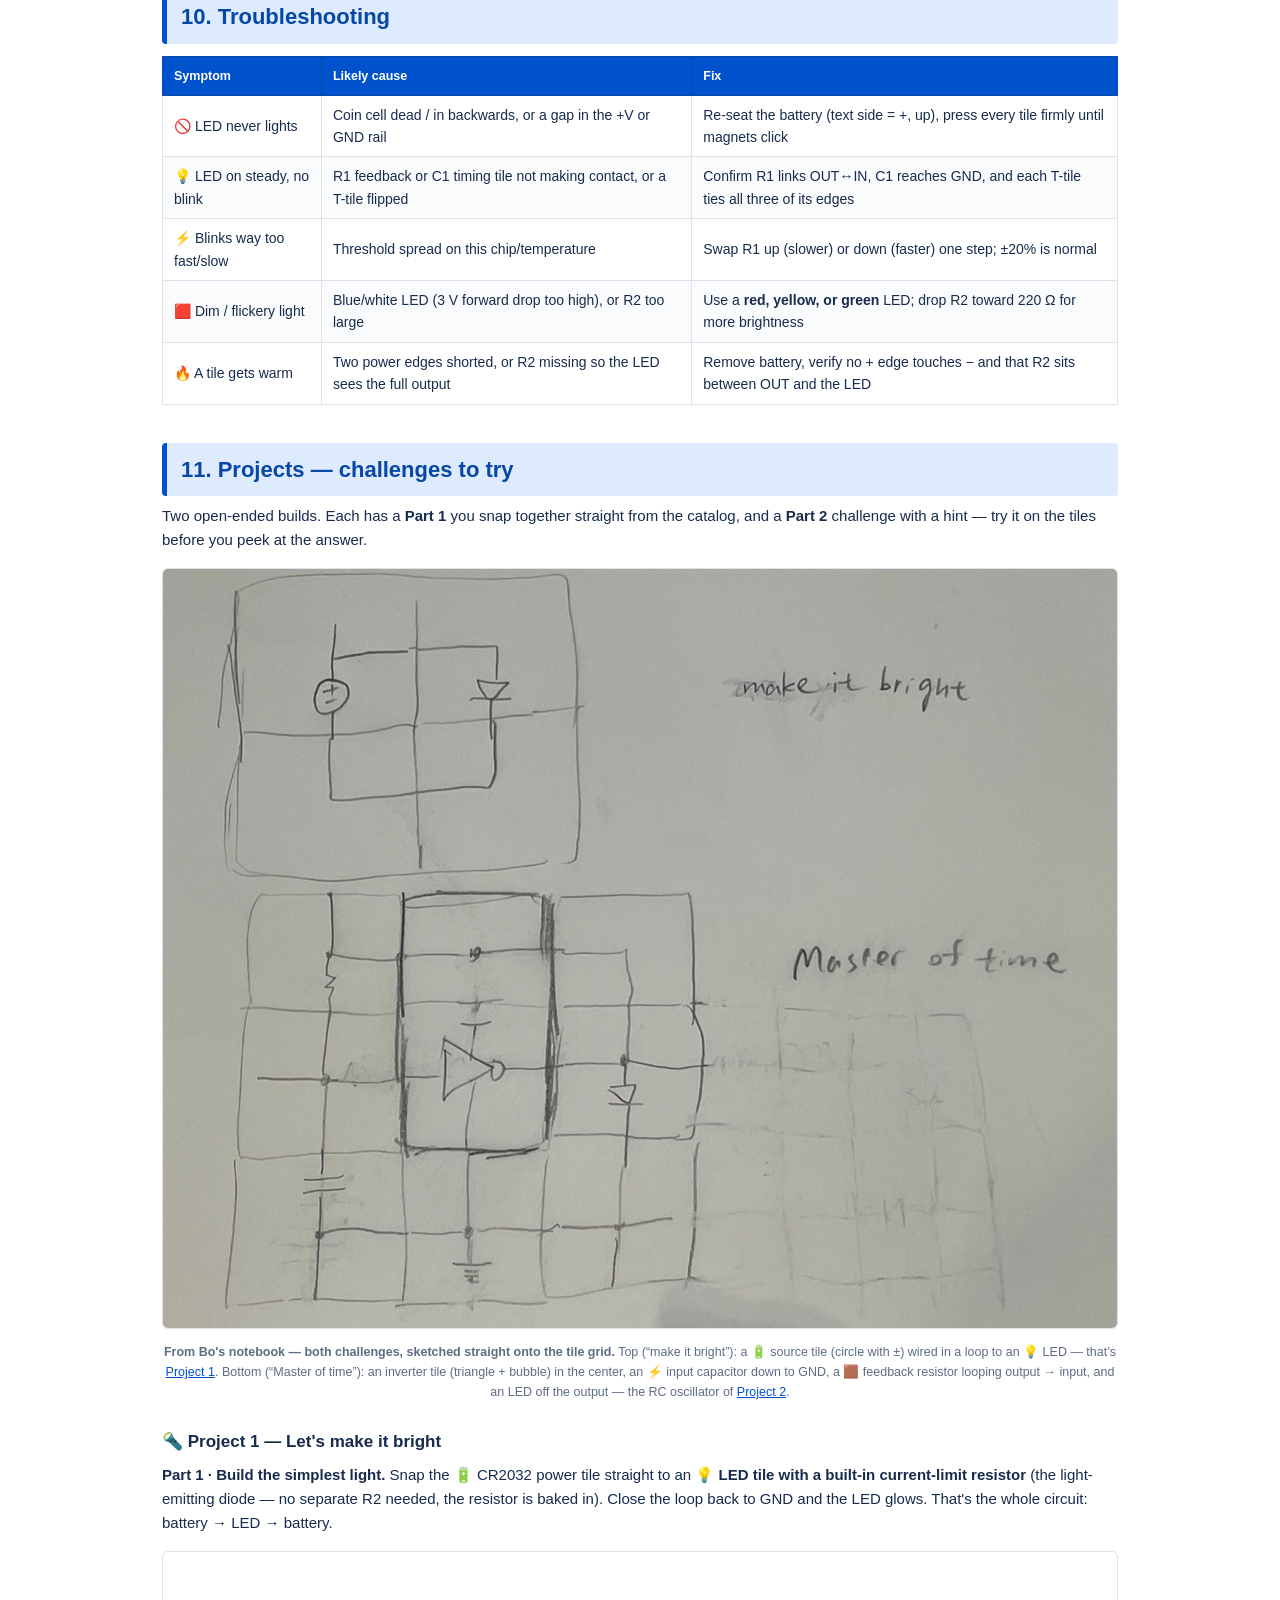
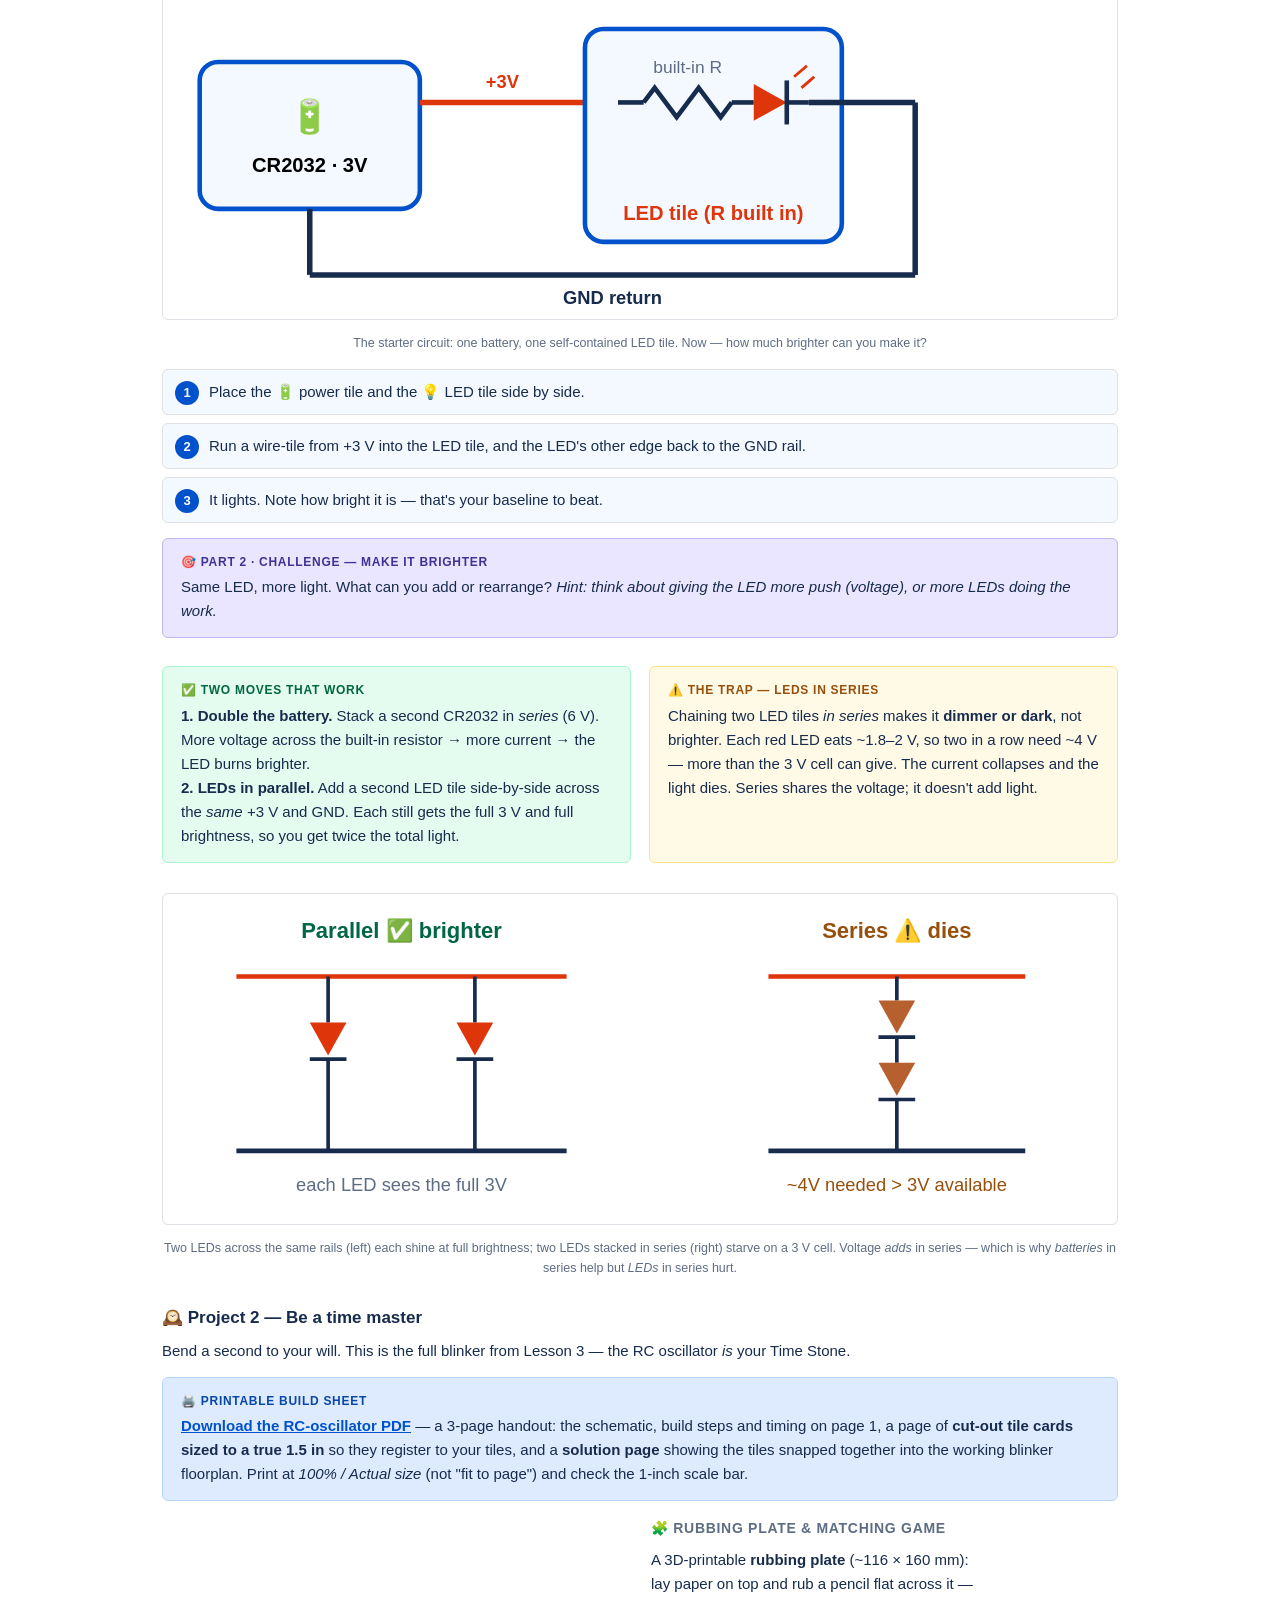
==== commit 73440d42: "Add Master of Time: drag-drop game + printable rubbing plate + QR - docs/game.html: 3x3 drag/drop pu" ====
--- a/docs/index.html
+++ b/docs/index.html
@@ -1081,6 +1081,31 @@
 <h3 id="proj2">🕰️ Project 2 — Be a time master</h3>
 <p>Bend a second to your will. This is the full blinker from Lesson 3 — the RC oscillator <em>is</em> your Time Stone.</p>
 <div class="panel info"><div class="lab">🖨️ Printable build sheet</div><a href="rc_oscillator_printable.pdf"><strong>Download the RC-oscillator PDF</strong></a> — a 3-page handout: the schematic, build steps and timing on page 1, a page of <strong>cut-out tile cards sized to a true 1.5&nbsp;in</strong> so they register to your tiles, and a <strong>solution page</strong> showing the tiles snapped together into the working blinker floorplan. Print at <em>100% / Actual size</em> (not "fit to page") and check the 1-inch scale bar.</div>
+
+<!-- ---- rubbing plate + game ---- -->
+<figure>
+<div style="display:flex;flex-wrap:wrap;gap:22px;align-items:center;justify-content:center;text-align:left">
+  <a href="master_of_time_plate.3mf" title="Download the printable 3D plate (.3mf)">
+    <img src="master_of_time_plate_preview.png" alt="Isometric render of the 3D-printable Master of Time rubbing plate: the 3x3 oscillator schematic in raised relief plus a QR code" style="width:340px;max-width:100%;height:auto;border:none;background:none">
+  </a>
+  <div style="max-width:340px">
+    <h4 style="margin:0 0 8px">🧩 Rubbing plate &amp; matching game</h4>
+    <p style="margin:0 0 10px">A 3D-printable <strong>rubbing plate</strong> (~116&nbsp;×&nbsp;160&nbsp;mm): lay paper on top and rub a pencil flat across it — the raised 3×3 schematic transfers to the page, and so does a <strong>scannable QR code</strong> that opens the game below. (The technique is called a <em>rubbing</em>, or <em>frottage</em>.)</p>
+    <p style="margin:0 0 10px">
+      <a href="game.html" style="display:inline-block;background:#0052CC;color:#fff;font-weight:700;text-decoration:none;padding:10px 16px;border-radius:10px">▶ Play — build the oscillator</a>
+    </p>
+    <p style="margin:0 0 10px;font-size:14px">⬇ Print it:
+      <a href="master_of_time_plate.3mf"><strong>plate.3mf</strong></a> ·
+      <a href="master_of_time_plate.stl">.stl</a>
+    </p>
+    <p style="margin:0;font-size:13px;color:#5E6C84">
+      <img src="game_qr.svg" alt="QR code linking to the oscillator game" style="width:96px;height:96px;vertical-align:middle;border:1px solid #DFE3EB;border-radius:6px;background:#fff;padding:3px;margin-right:8px">
+      Scan to play on a phone
+    </p>
+  </div>
+</div>
+<figcaption>Drag-and-drop game: fill the greyed-out 3×3 dashed schematic with tiles whose sharp black traces match — resistor, capacitor, inverter, wires, buzzer. Close the feedback loop and the oscillator sings. The same 3×3 layout is what the printable plate reproduces in relief.</figcaption>
+</figure>
 <figure>
 <svg viewBox="0 0 360 300" role="img" aria-label="Stylized sorcerer casting glowing circular time-spell glyphs — original homage to a time-bending sorcerer">
   <defs>
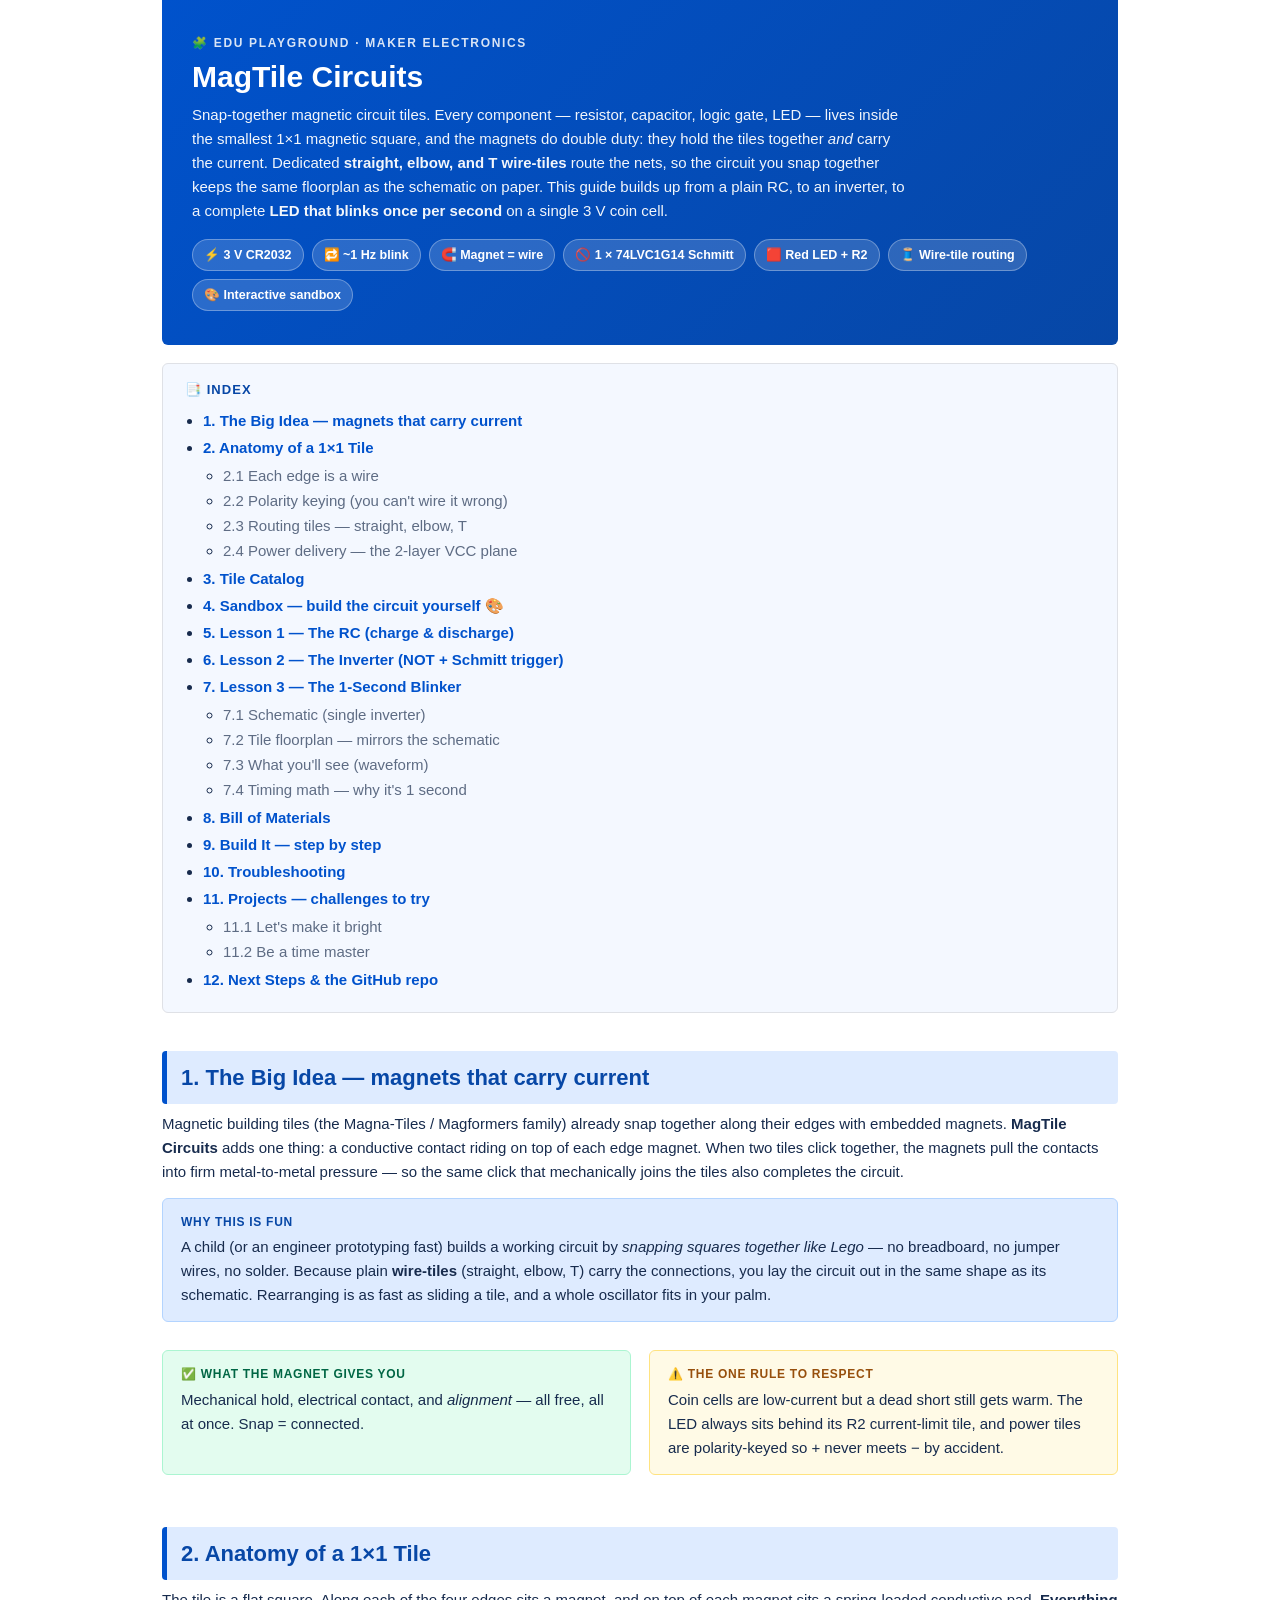
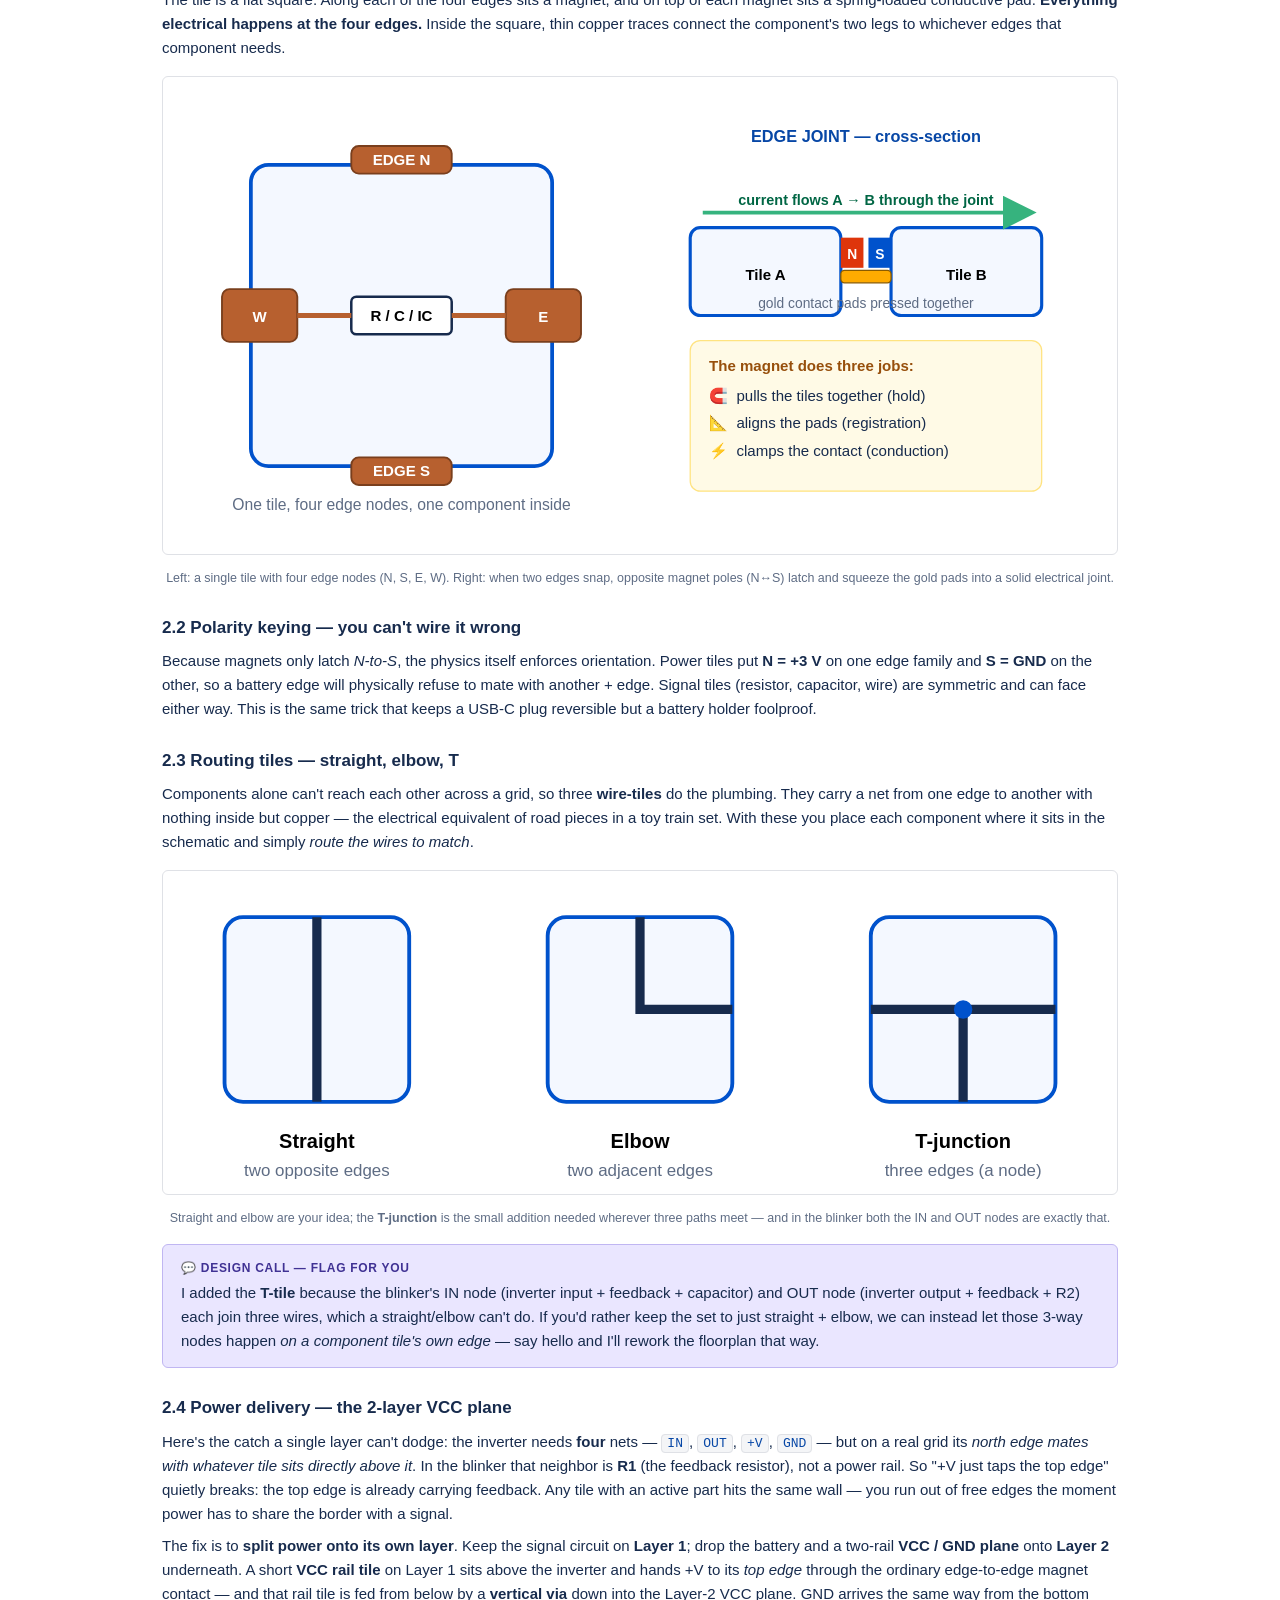
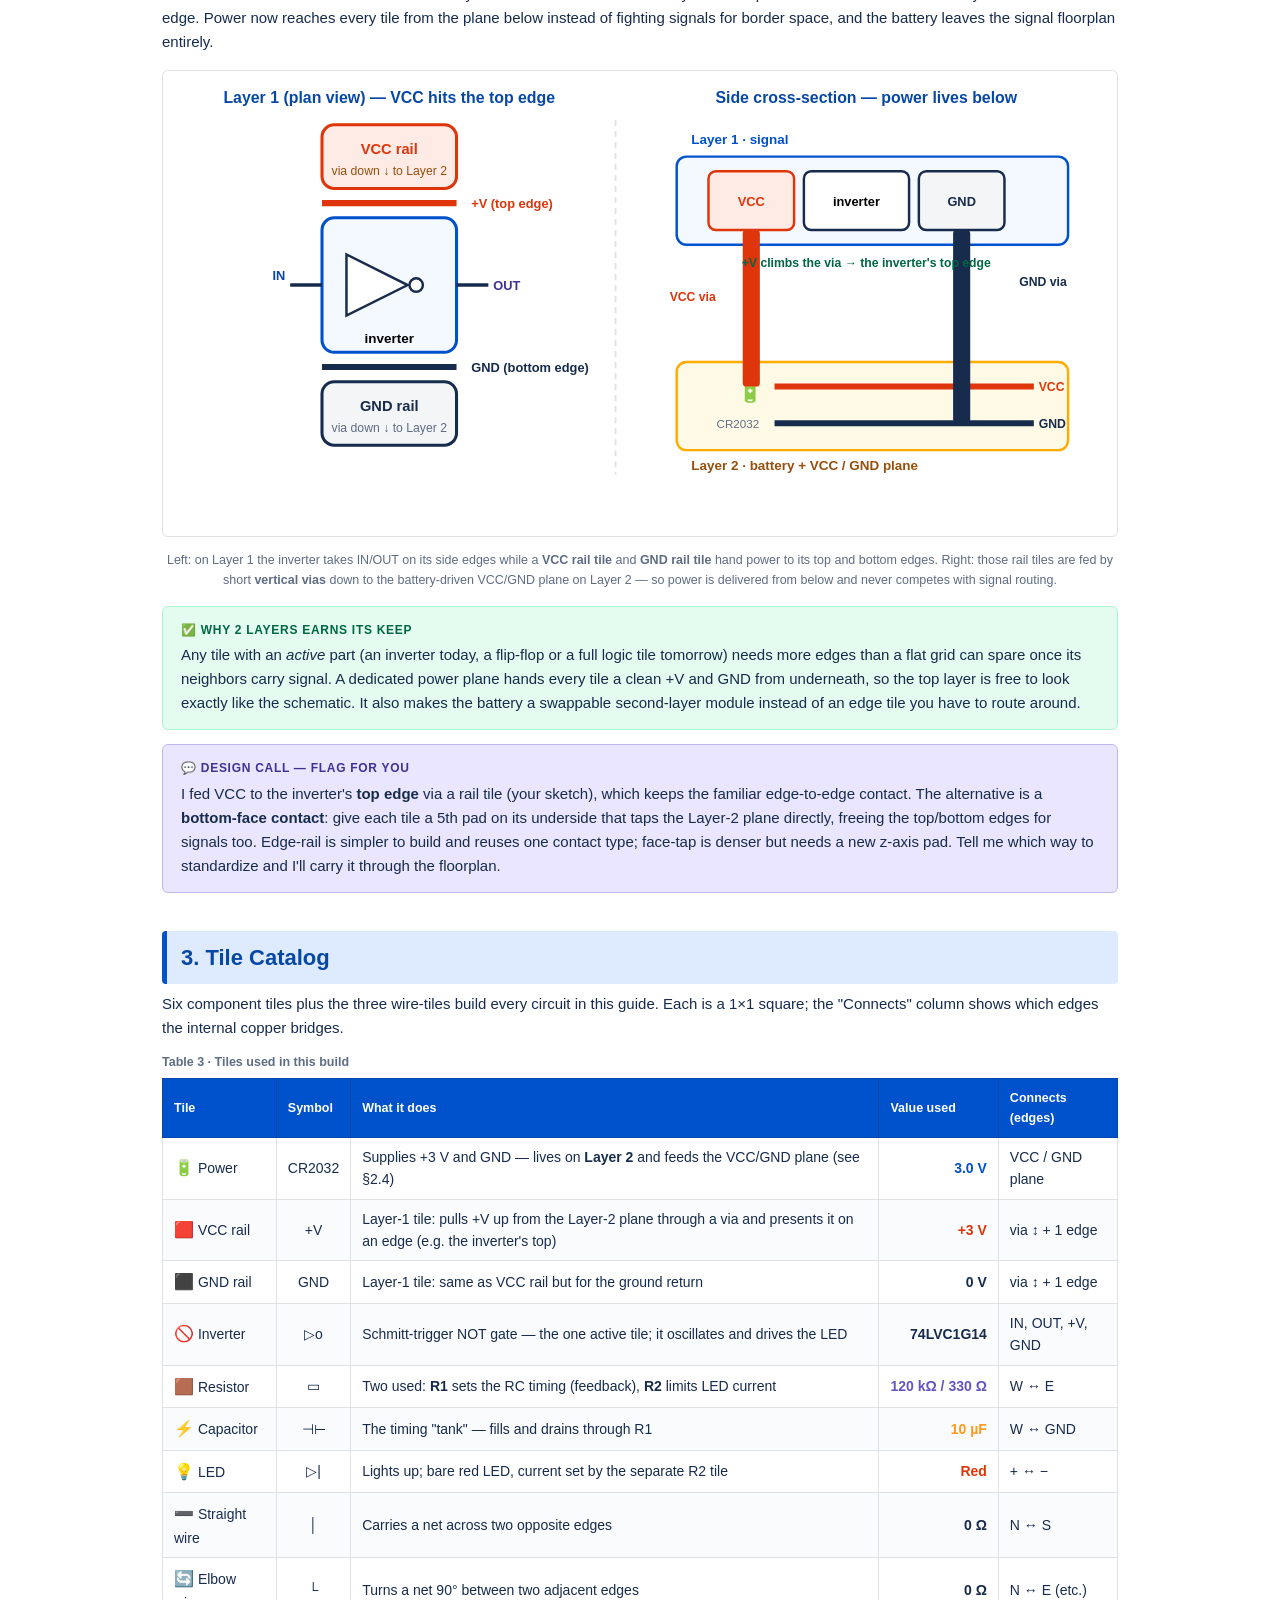
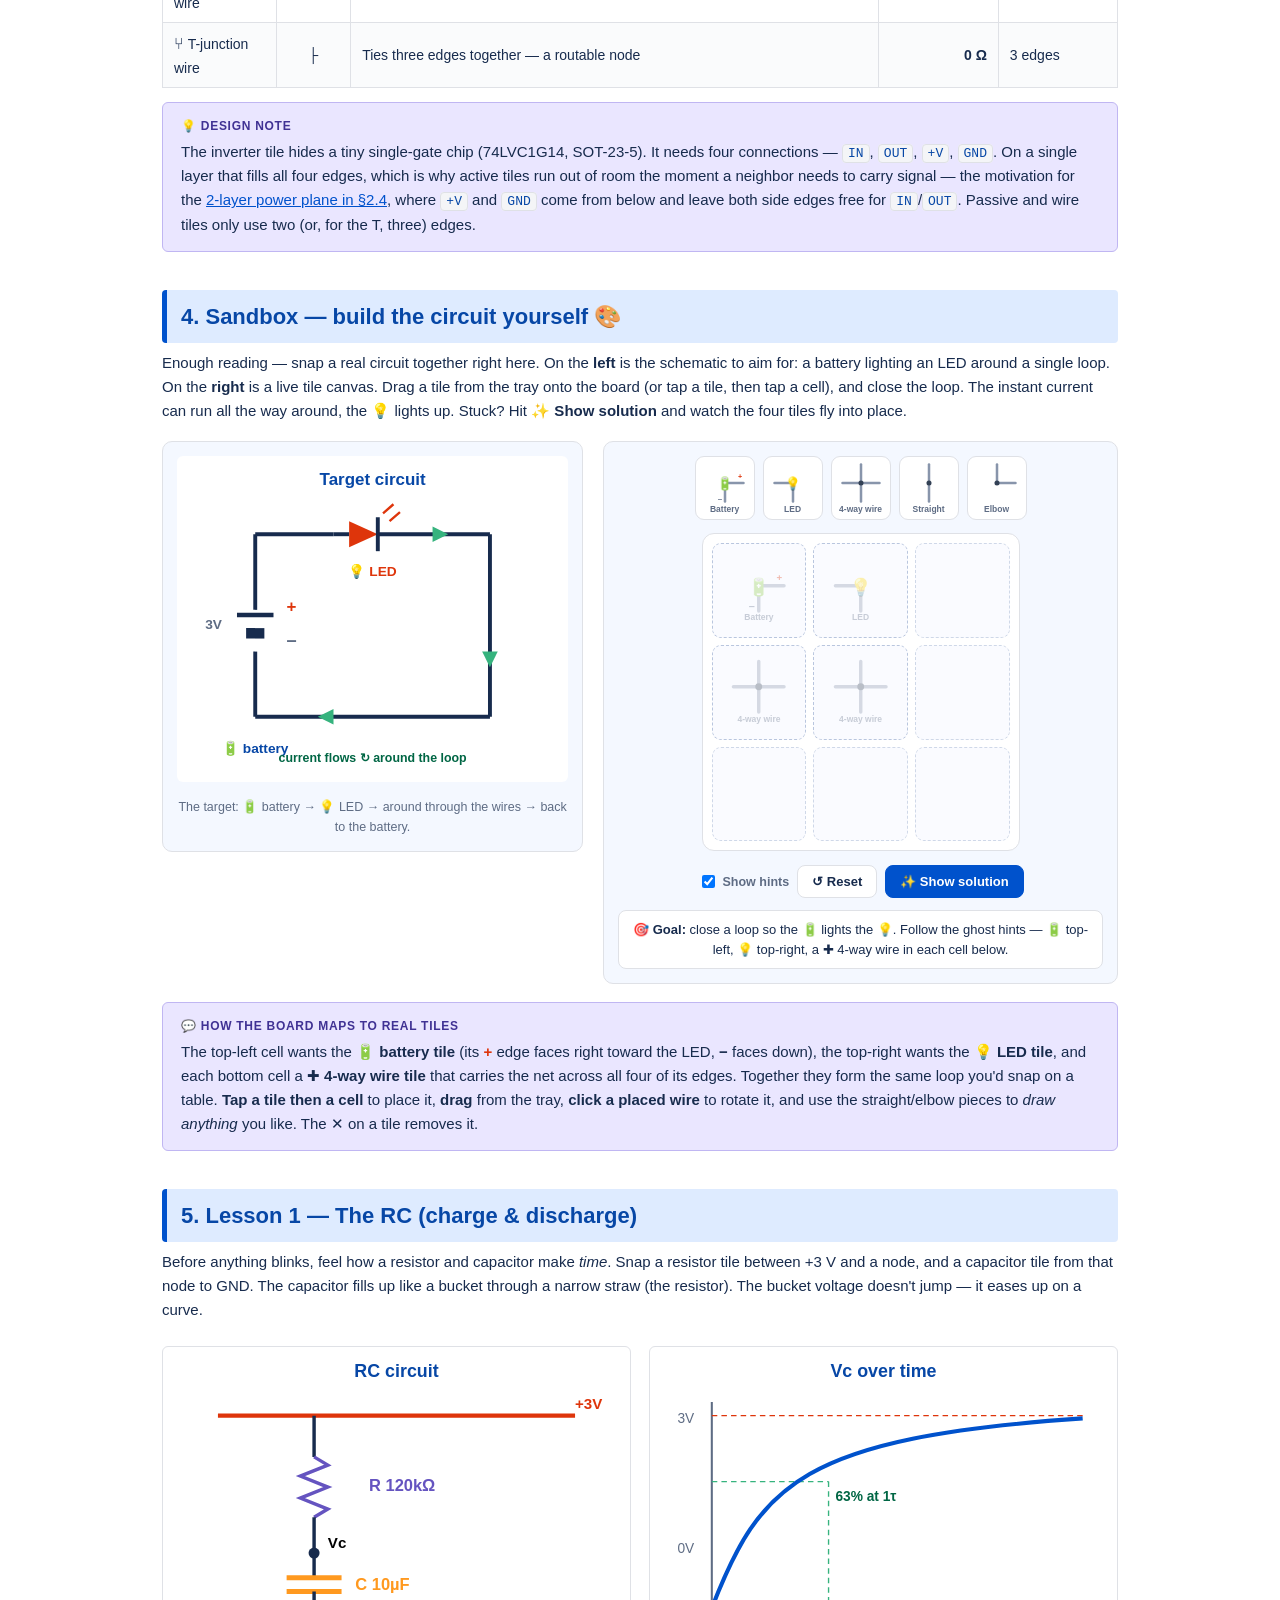
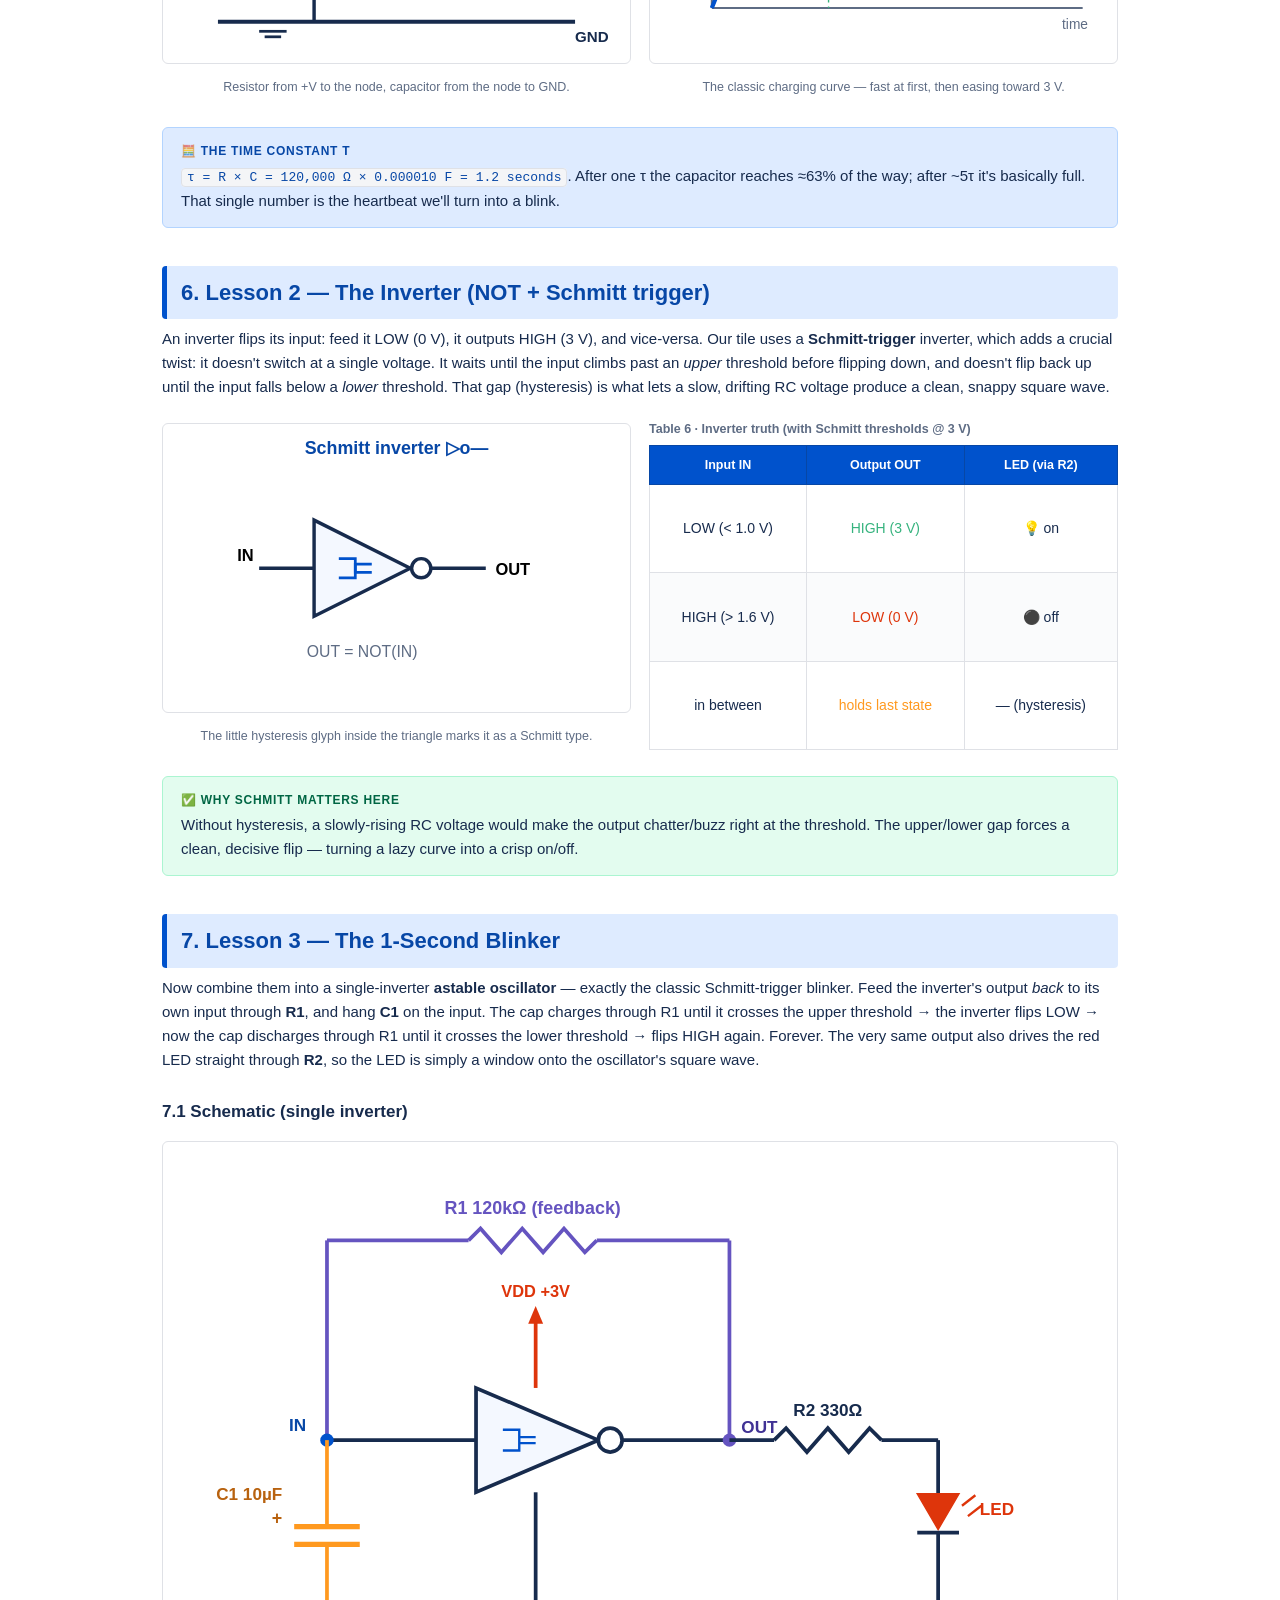
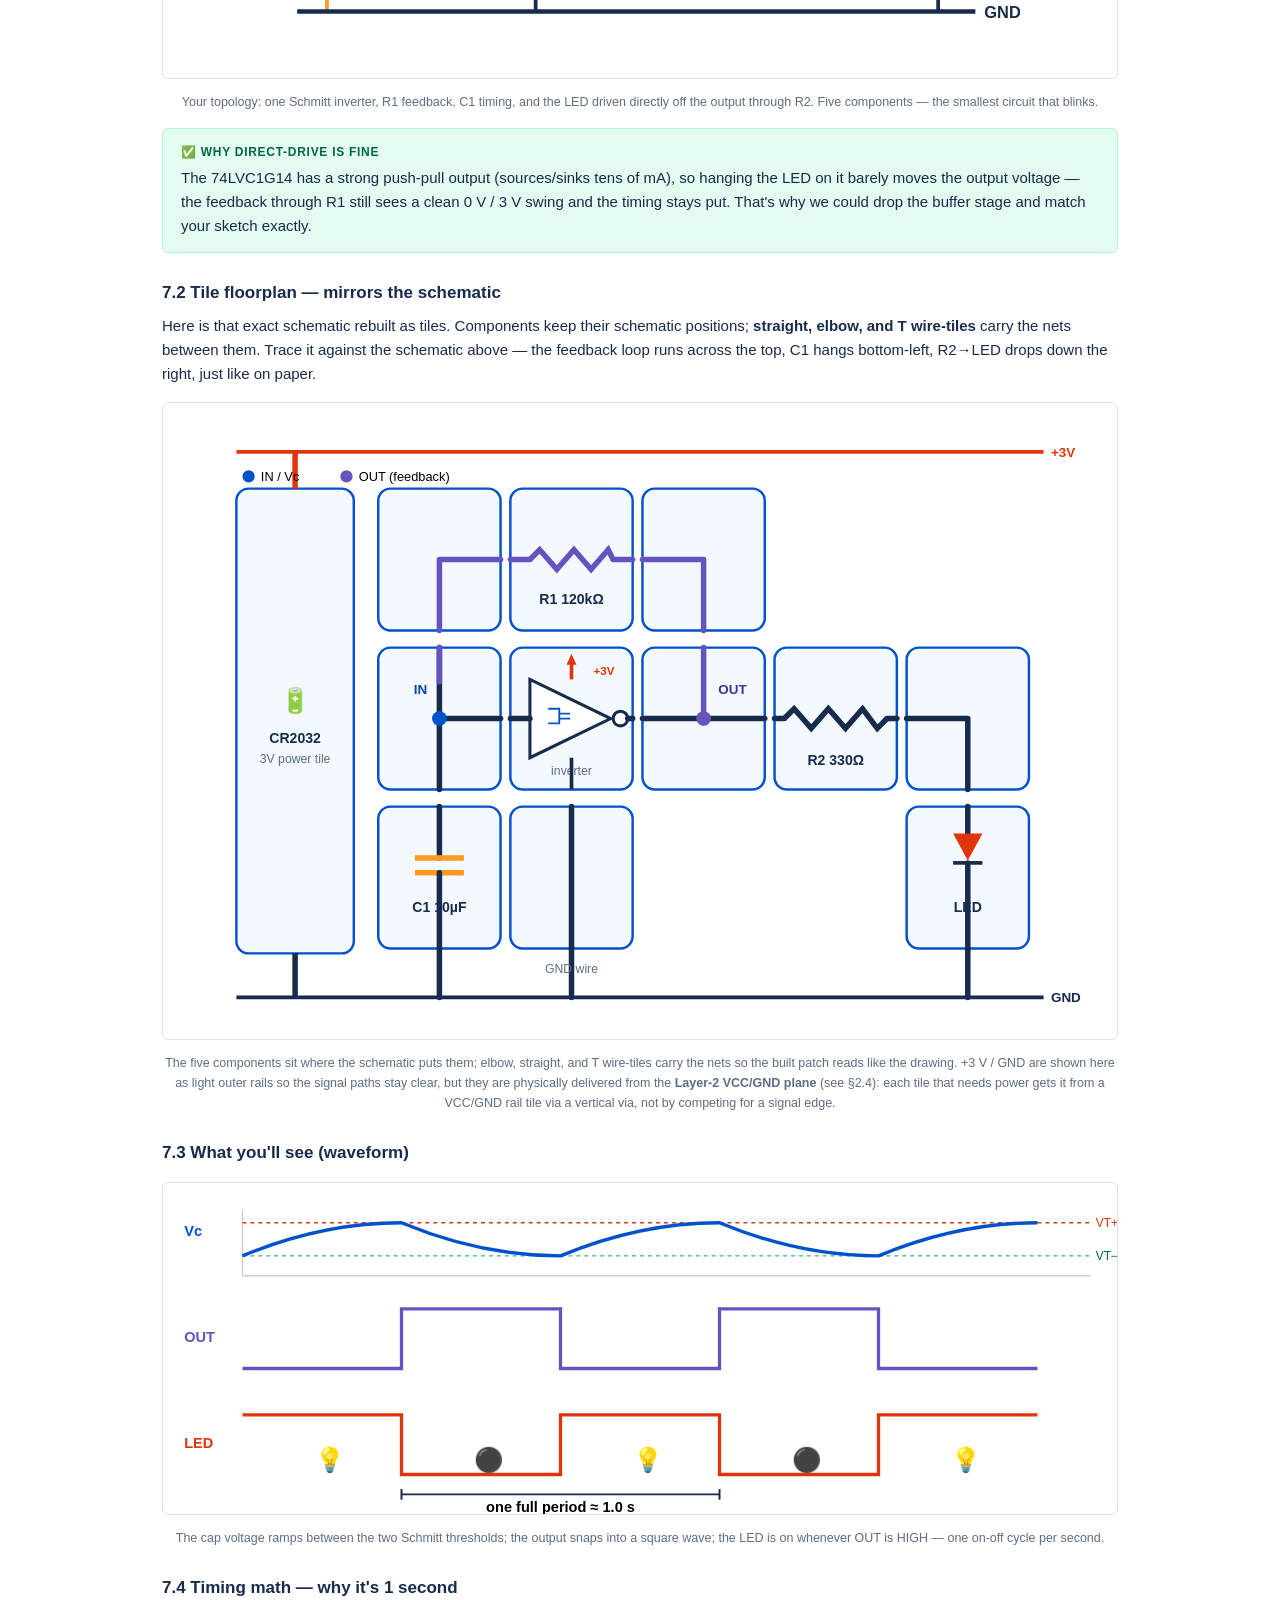
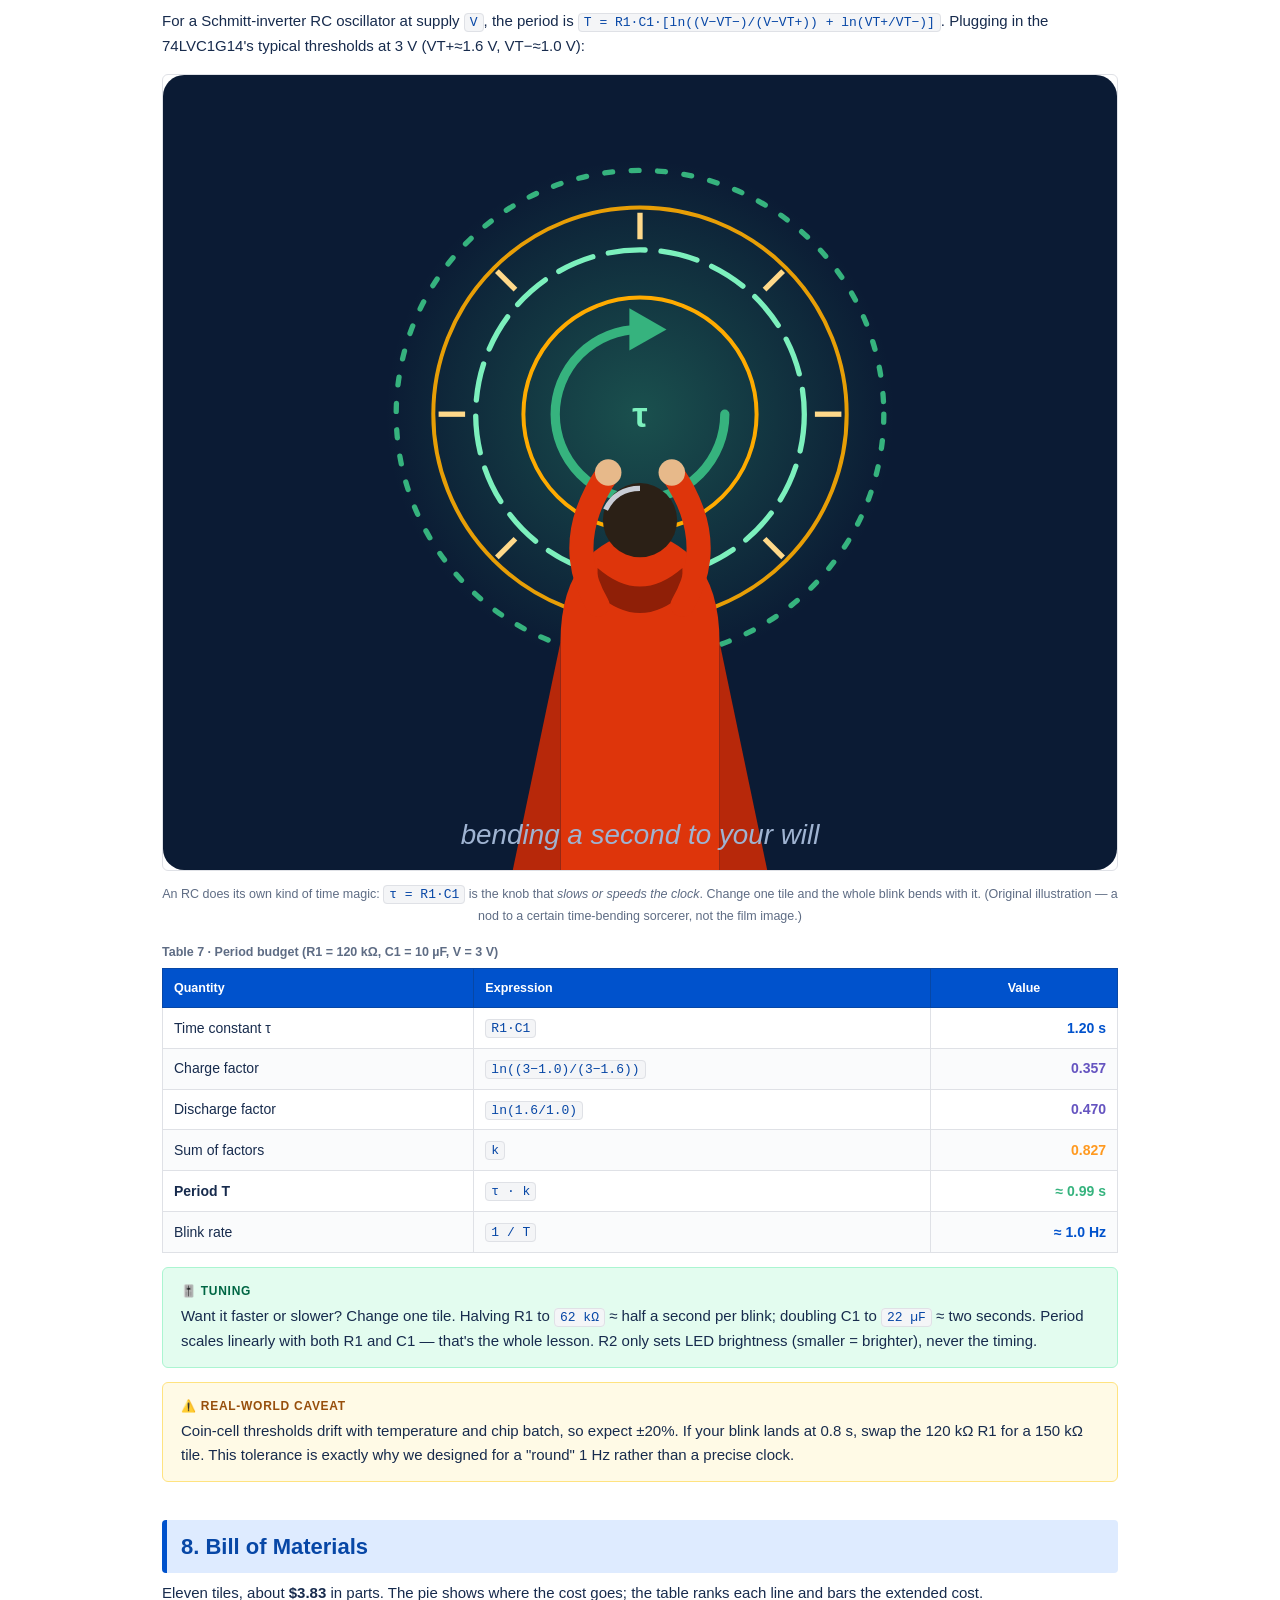
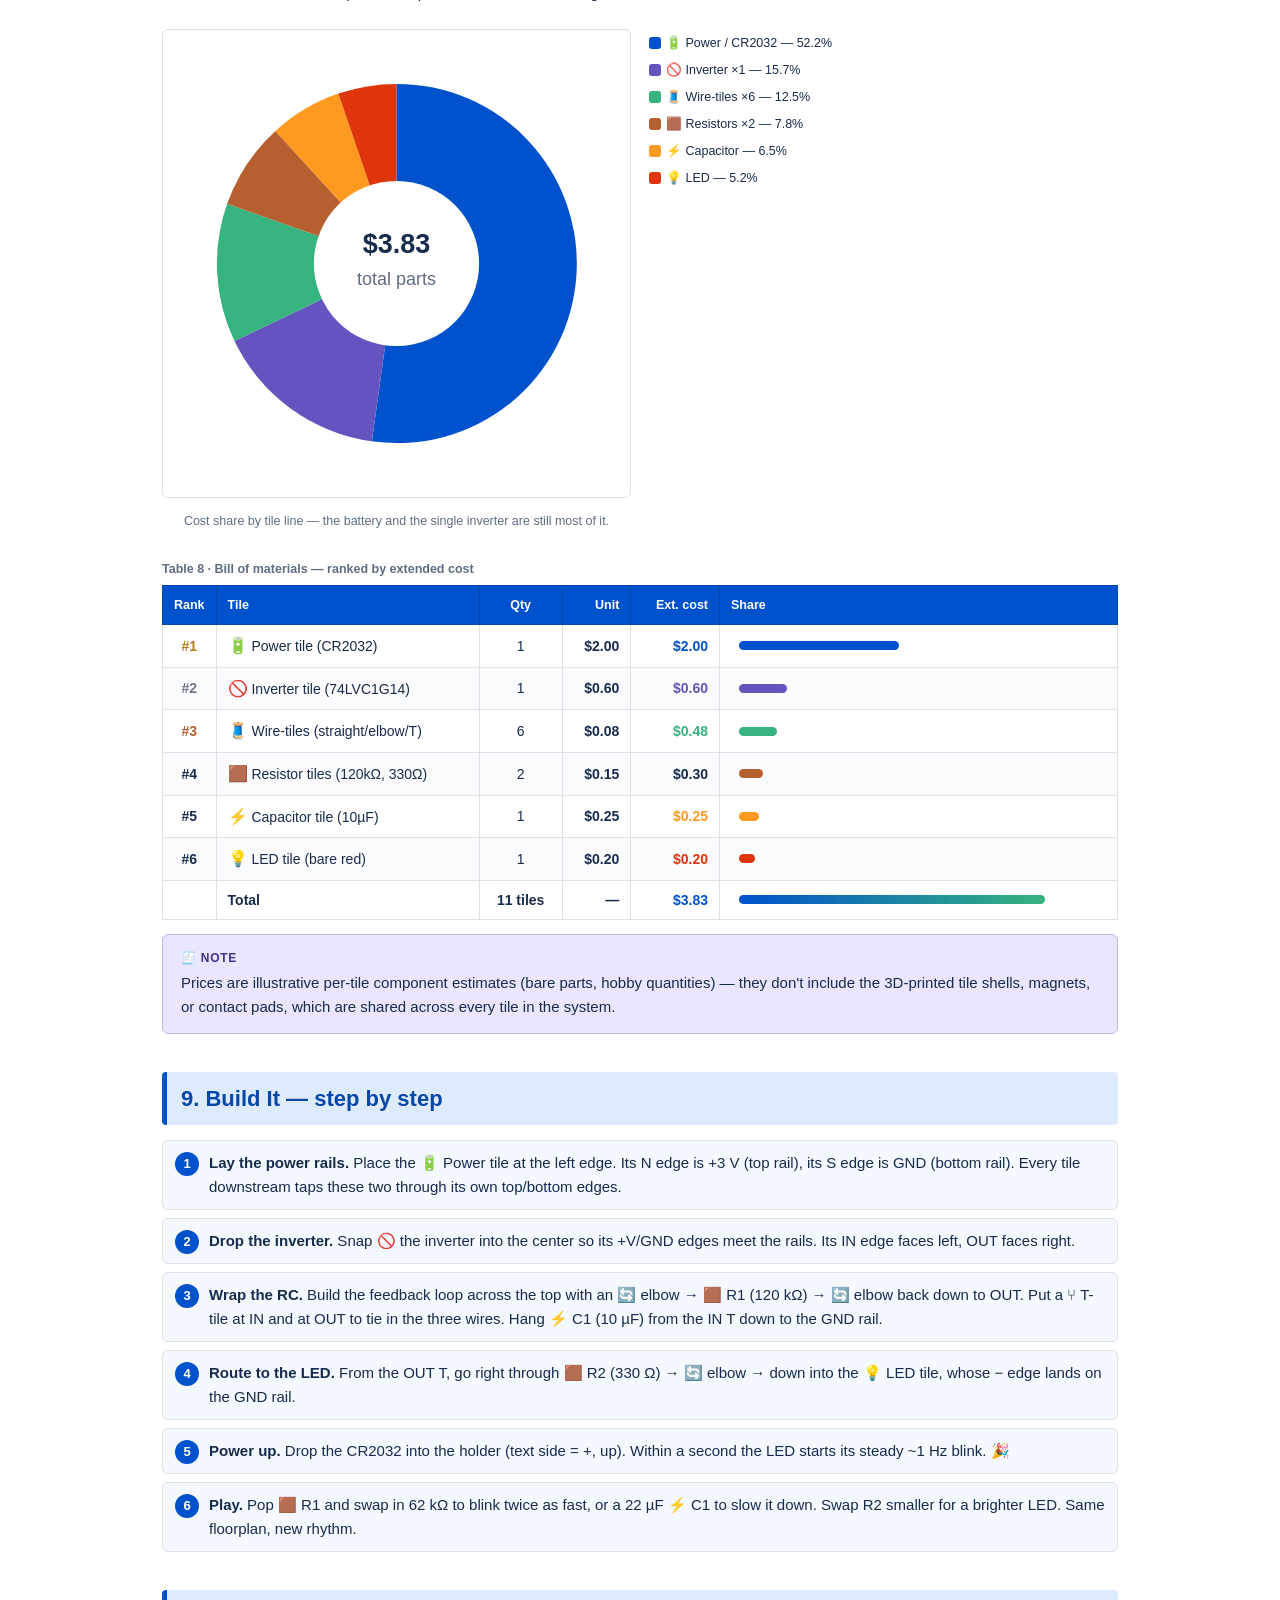
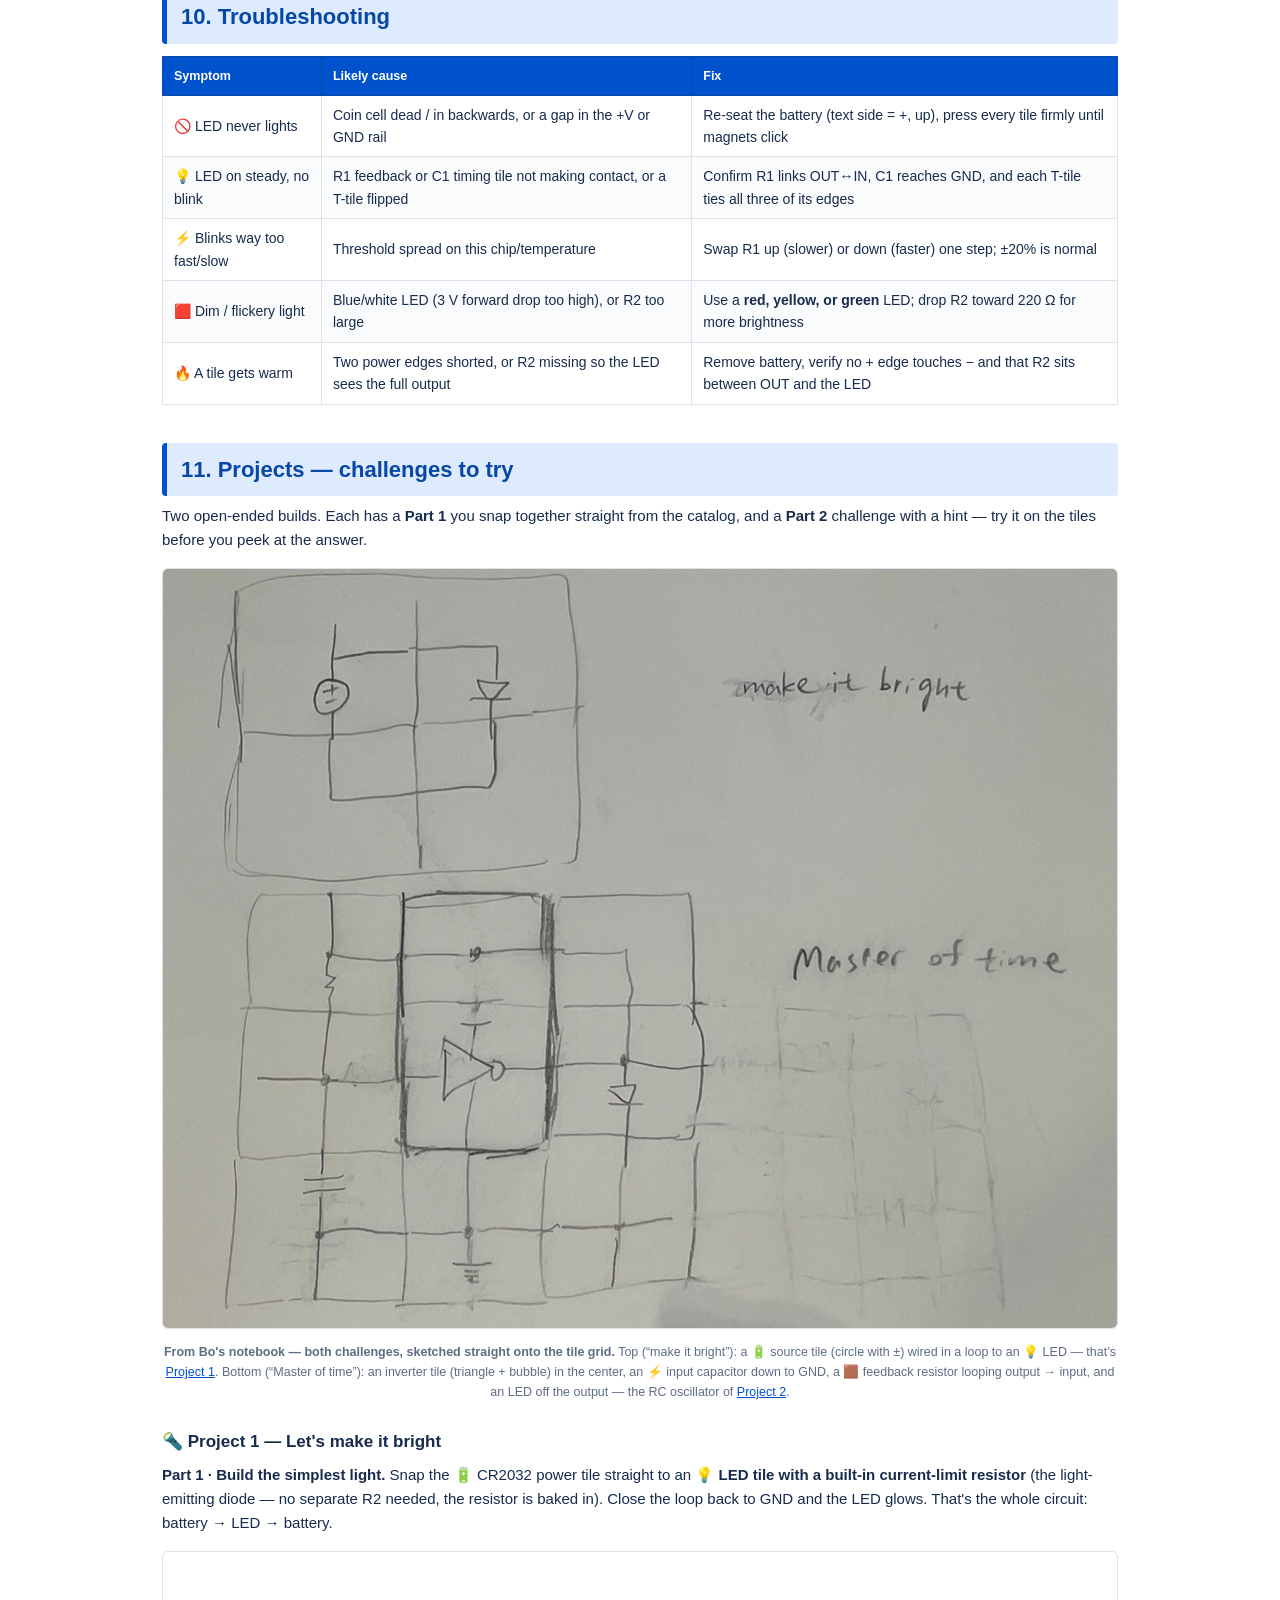
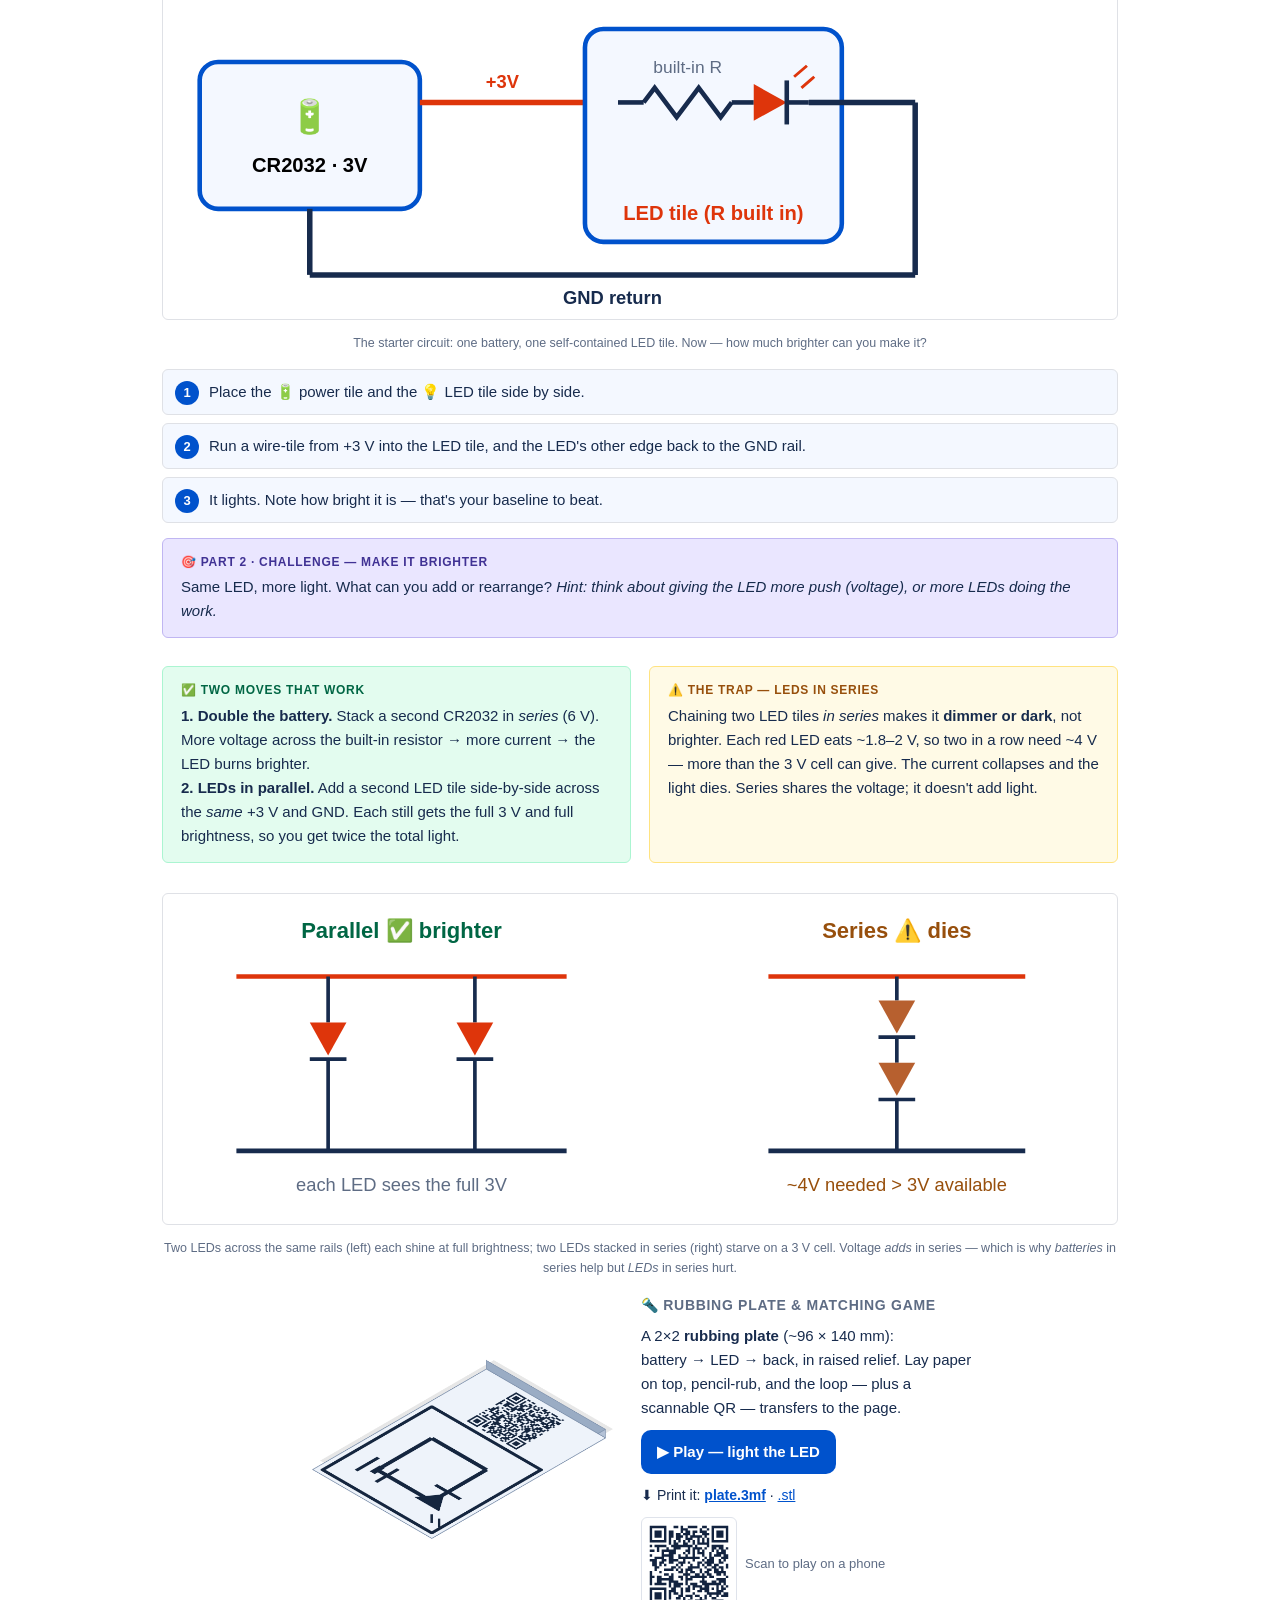
==== commit a7ae4e6c: "Add Make it Bright (2x2) + Stay Grounded (3x3) plates & games; shared engine - plate_game.js/css: sh" ====
--- a/docs/index.html
+++ b/docs/index.html
@@ -1077,6 +1077,23 @@
 <figcaption>Two LEDs across the same rails (left) each shine at full brightness; two LEDs stacked in series (right) starve on a 3&nbsp;V cell. Voltage <em>adds</em> in series — which is why <em>batteries</em> in series help but <em>LEDs</em> in series hurt.</figcaption>
 </figure>
 
+<!-- ---- Make it bright: plate + game ---- -->
+<figure>
+<div style="display:flex;flex-wrap:wrap;gap:22px;align-items:center;justify-content:center;text-align:left">
+  <a href="make_it_bright_plate.3mf" title="Download the printable 3D plate (.3mf)">
+    <img src="make_it_bright_plate_preview.png" alt="Isometric render of the 2x2 Make it Bright rubbing plate: a battery-and-LED loop in raised relief plus a QR code" style="width:320px;max-width:100%;height:auto;border:none;background:none">
+  </a>
+  <div style="max-width:340px">
+    <h4 style="margin:0 0 8px">🔦 Rubbing plate &amp; matching game</h4>
+    <p style="margin:0 0 10px">A 2×2 <strong>rubbing plate</strong> (~96&nbsp;×&nbsp;140&nbsp;mm): battery&nbsp;→&nbsp;LED&nbsp;→&nbsp;back, in raised relief. Lay paper on top, pencil-rub, and the loop — plus a scannable QR — transfers to the page.</p>
+    <p style="margin:0 0 10px"><a href="bright.html" style="display:inline-block;background:#0052CC;color:#fff;font-weight:700;text-decoration:none;padding:10px 16px;border-radius:10px">▶ Play — light the LED</a></p>
+    <p style="margin:0 0 10px;font-size:14px">⬇ Print it: <a href="make_it_bright_plate.3mf"><strong>plate.3mf</strong></a> · <a href="make_it_bright_plate.stl">.stl</a></p>
+    <p style="margin:0;font-size:13px;color:#5E6C84"><img src="make_it_bright_plate_qr.svg" alt="QR code linking to the Make it Bright game" style="width:96px;height:96px;vertical-align:middle;border:1px solid #DFE3EB;border-radius:6px;background:#fff;padding:3px;margin-right:8px">Scan to play on a phone</p>
+  </div>
+</div>
+<figcaption>Drag-and-drop game: fill the greyed-out 2×2 dashed schematic with the battery, the LED, and two elbow wires. Close the loop and it lights — the same layout the printable plate reproduces in relief.</figcaption>
+</figure>
+
 <!-- ---------- PROJECT 2 ---------- -->
 <h3 id="proj2">🕰️ Project 2 — Be a time master</h3>
 <p>Bend a second to your will. This is the full blinker from Lesson 3 — the RC oscillator <em>is</em> your Time Stone.</p>
@@ -1104,7 +1121,7 @@
     </p>
   </div>
 </div>
-<figcaption>Drag-and-drop game: fill the greyed-out 3×3 dashed schematic with tiles whose sharp black traces match — resistor, capacitor, inverter, wires, buzzer. Close the feedback loop and the oscillator sings. The same 3×3 layout is what the printable plate reproduces in relief.</figcaption>
+<figcaption>Drag-and-drop game: fill the greyed-out 3×3 dashed schematic with tiles whose sharp black traces match — resistor, capacitor, inverter, wires, piezo. Close the feedback loop and the oscillator sings. The same 3×3 layout is what the printable plate reproduces in relief.</figcaption>
 </figure>
 <figure>
 <svg viewBox="0 0 360 300" role="img" aria-label="Stylized sorcerer casting glowing circular time-spell glyphs — original homage to a time-bending sorcerer">
@@ -1159,6 +1176,30 @@
   </ul>
   Want it slower instead? Go the other way — bigger R1 or C1 stretches the second out. (R2 only sets LED brightness, never the speed.)</div>
 
+<!-- ---------- PROJECT 3 ---------- -->
+<h3 id="proj3">🎚️ Project 3 — Stay grounded (touch theremin)</h3>
+<p>Take the oscillator and make it an <strong>instrument you play with your hands</strong>. Keep the same inverter + piezo, but make R1 huge (<strong>~1&nbsp;MΩ</strong>) and C1 tiny (<strong>~1&nbsp;nF</strong>) so the timing node is <em>high-impedance</em> — a few picofarads change the pitch. Add a <strong>touch pad</strong> on that node and a <strong>ground pad</strong> for your other hand.</p>
+<div class="panel note"><div class="lab">🎯 The idea — your body is a capacitor</div>Rest a finger on the ✋ touch node and it adds ~tens of pF of body capacitance; brush the ground pad with the other hand and you close the loop through <em>you</em>. Both shift <code>τ = R1·C1</code>, so the tone bends as you move — a hands-free theremin. It only works when you’re <strong>referenced to ground</strong>: no common ground, no control. That’s the whole lesson — signals are meaningless until they share a ground.</div>
+
+<!-- ---- Stay grounded: plate + game ---- -->
+<figure>
+<div style="display:flex;flex-wrap:wrap;gap:22px;align-items:center;justify-content:center;text-align:left">
+  <a href="stay_grounded_plate.3mf" title="Download the printable 3D plate (.3mf)">
+    <img src="stay_grounded_plate_preview.png" alt="Isometric render of the 3x3 Stay Grounded rubbing plate: a piezo oscillator with a touch node and ground pad in raised relief plus a QR code" style="width:340px;max-width:100%;height:auto;border:none;background:none">
+  </a>
+  <div style="max-width:340px">
+    <h4 style="margin:0 0 8px">🔦 Rubbing plate &amp; matching game</h4>
+    <p style="margin:0 0 10px">A 3×3 <strong>rubbing plate</strong> (~116&nbsp;×&nbsp;160&nbsp;mm): the oscillator with an explicit ✋ <strong>touch node</strong> and <strong>ground pad</strong>. Rub it to transfer the schematic and a scannable QR to paper.</p>
+    <p style="margin:0 0 10px"><a href="grounded.html" style="display:inline-block;background:#0052CC;color:#fff;font-weight:700;text-decoration:none;padding:10px 16px;border-radius:10px">▶ Play — bend the pitch</a></p>
+    <p style="margin:0 0 10px;font-size:14px">⬇ Print it: <a href="stay_grounded_plate.3mf"><strong>plate.3mf</strong></a> · <a href="stay_grounded_plate.stl">.stl</a></p>
+    <p style="margin:0;font-size:13px;color:#5E6C84"><img src="stay_grounded_plate_qr.svg" alt="QR code linking to the Stay Grounded game" style="width:96px;height:96px;vertical-align:middle;border:1px solid #DFE3EB;border-radius:6px;background:#fff;padding:3px;margin-right:8px">Scan to play on a phone</p>
+  </div>
+</div>
+<figcaption>Drag-and-drop game: build the high-impedance oscillator, then hold the pad and slide — your body’s capacitance bends the tone, exactly like touching the real RC node while staying grounded.</figcaption>
+</figure>
+
+<div class="panel tip"><div class="lab">🔊 Driving the piezo</div>A <strong>piezo</strong> element is capacitive (~10–30&nbsp;nF), so the <code>74LVC1G14</code> Schmitt inverter drives it <strong>directly</strong> — no transistor. (An <em>electromagnetic</em> buzzer is a low-impedance coil and would need a small NPN/MOSFET driver + flyback diode.) Loudest near its 2–4&nbsp;kHz resonance, which is exactly where <code>R1≈470&nbsp;kΩ, C1≈1&nbsp;nF</code> puts the tone.</div>
+
 <!-- ============ 11. NEXT ============ -->
 <h2 id="next">12. Next Steps &amp; the GitHub repo</h2>
 <p>This page is the seed for the project's docs. When you're ready to put it on GitHub and link it from <code>borenw.github.io</code>, a clean starting layout is:</p>
